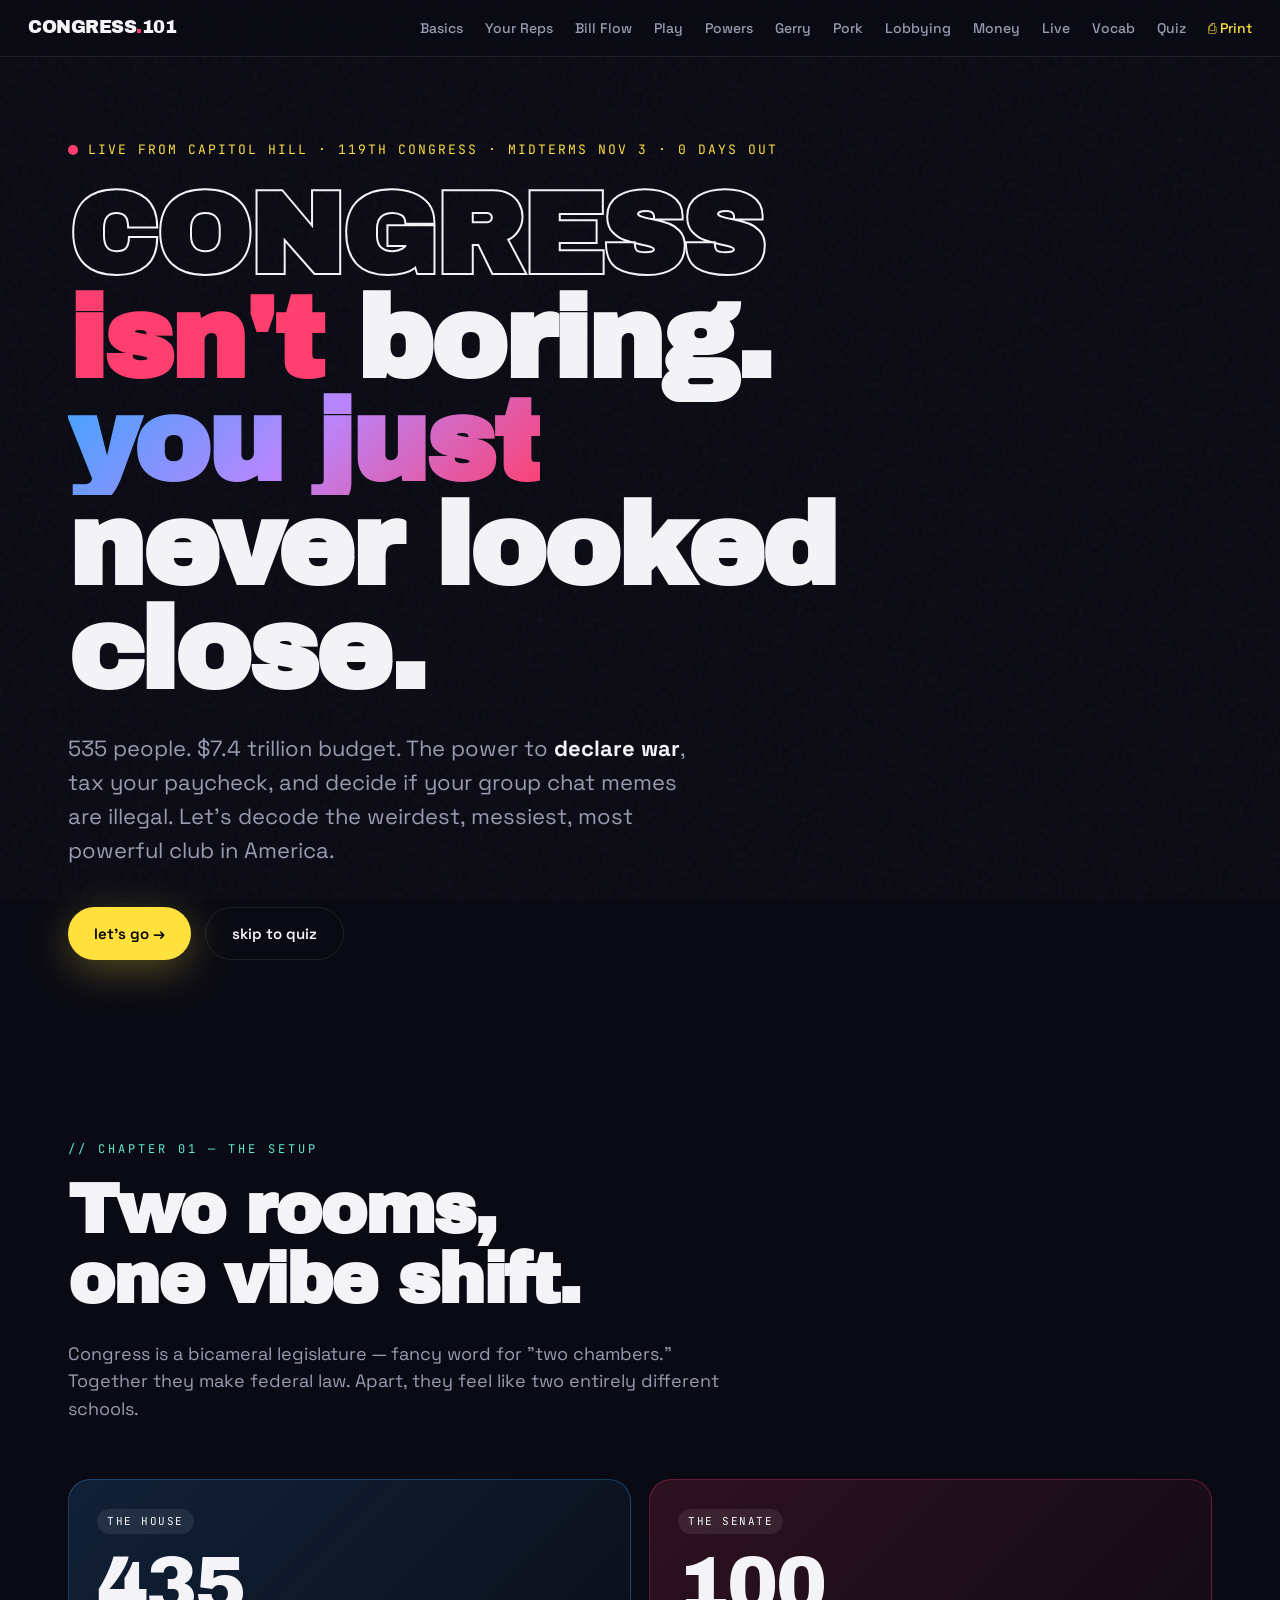
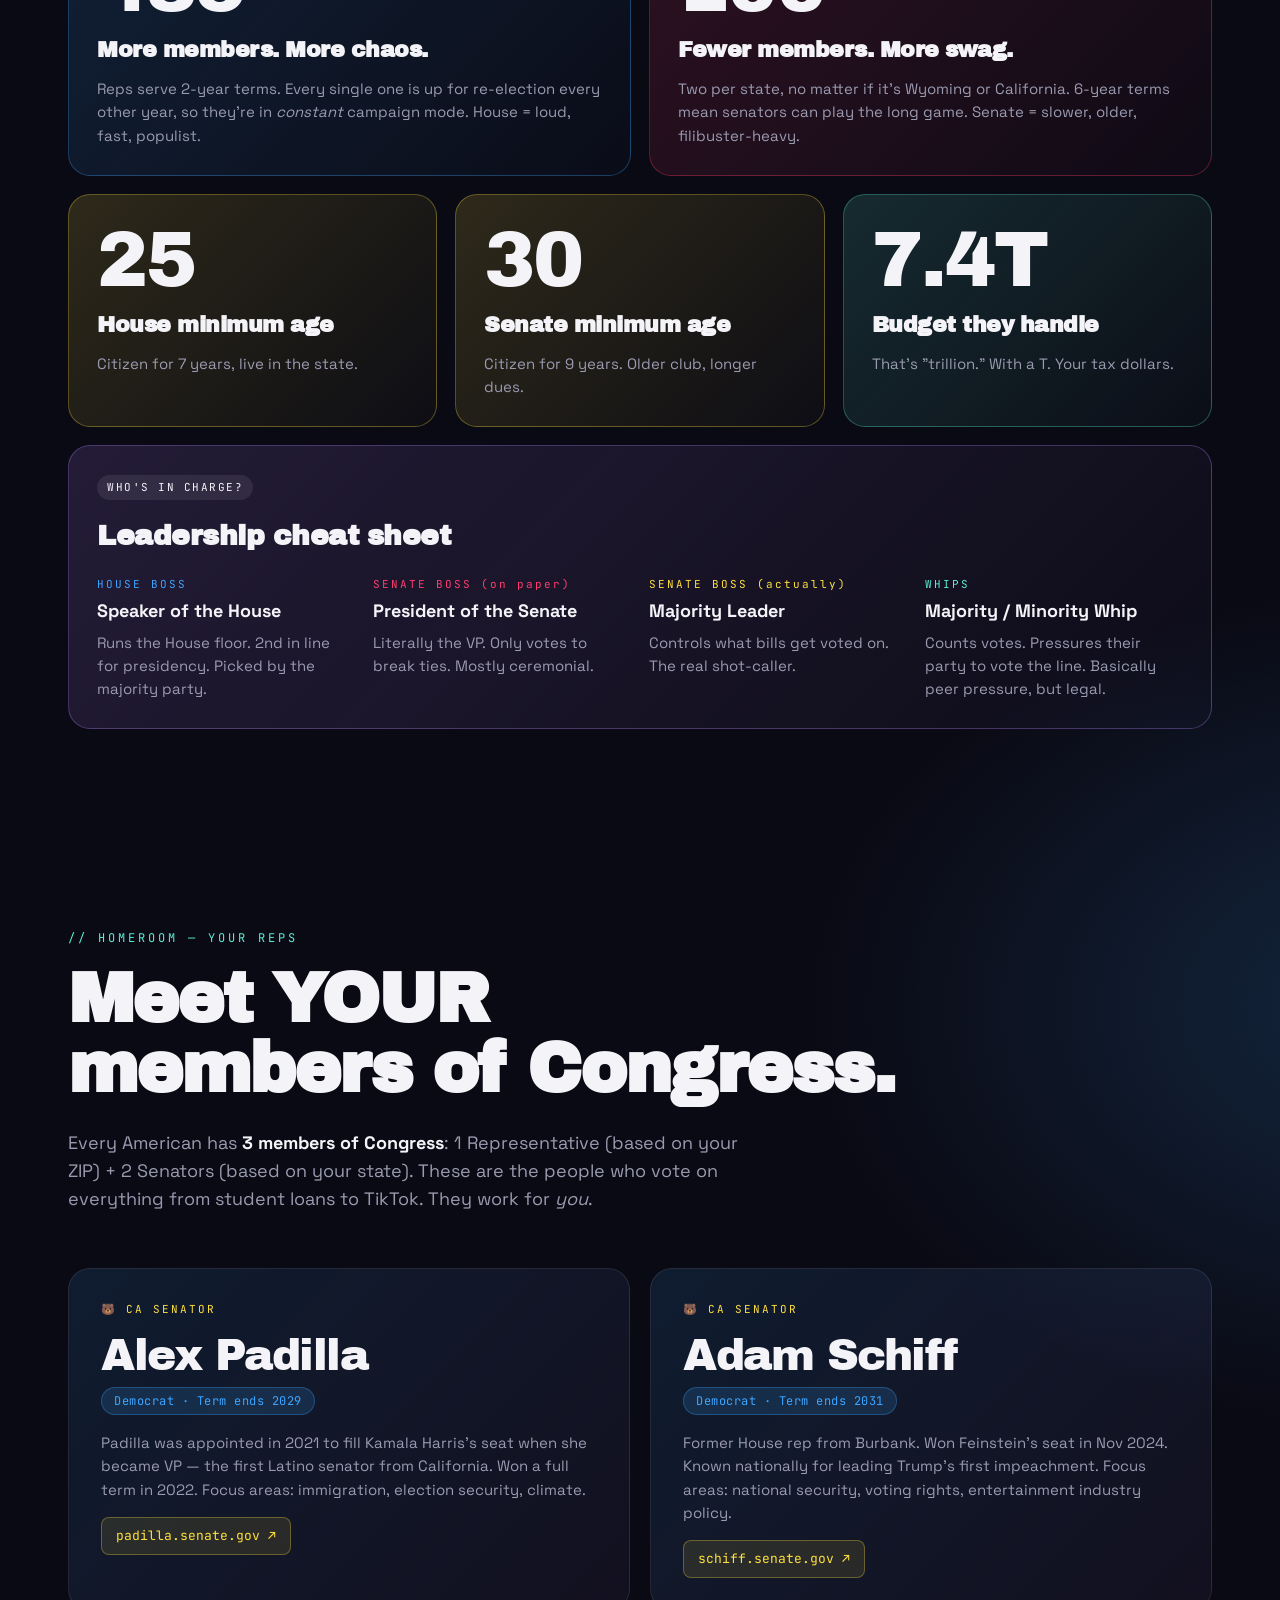
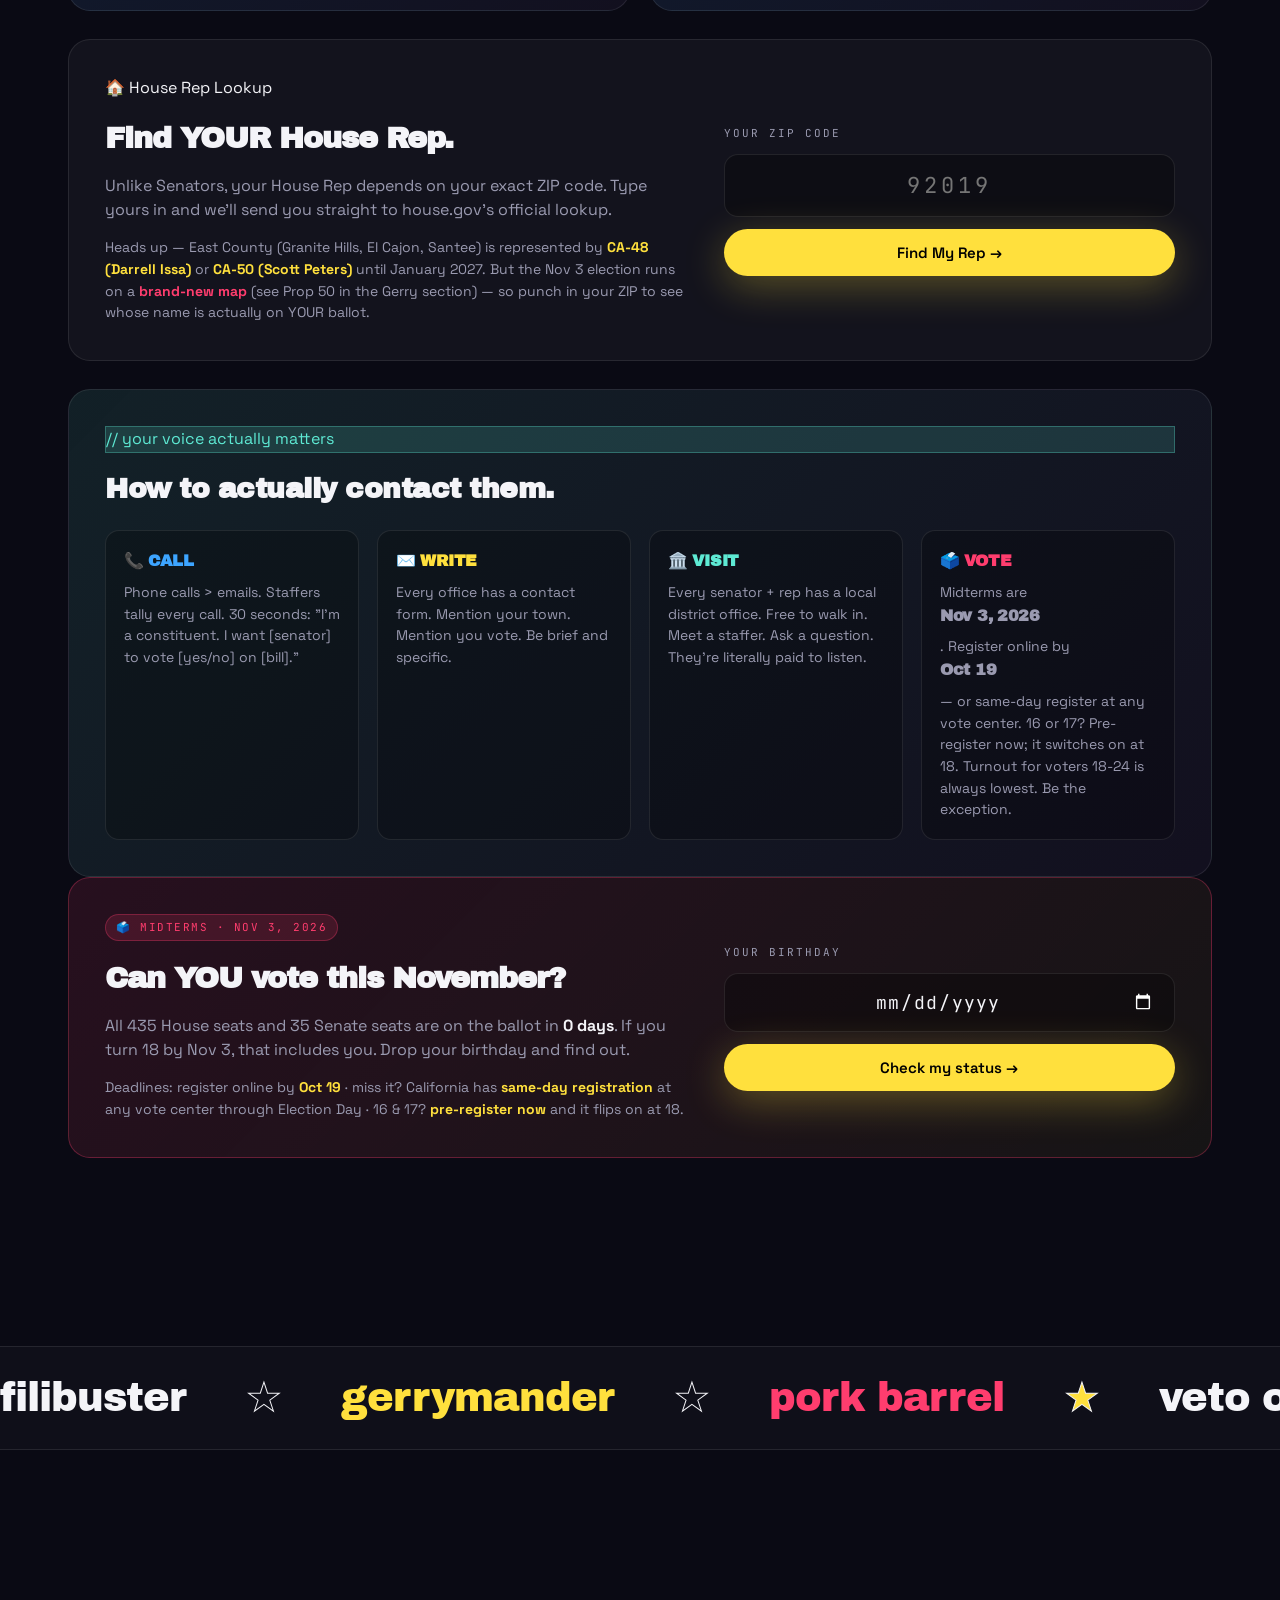
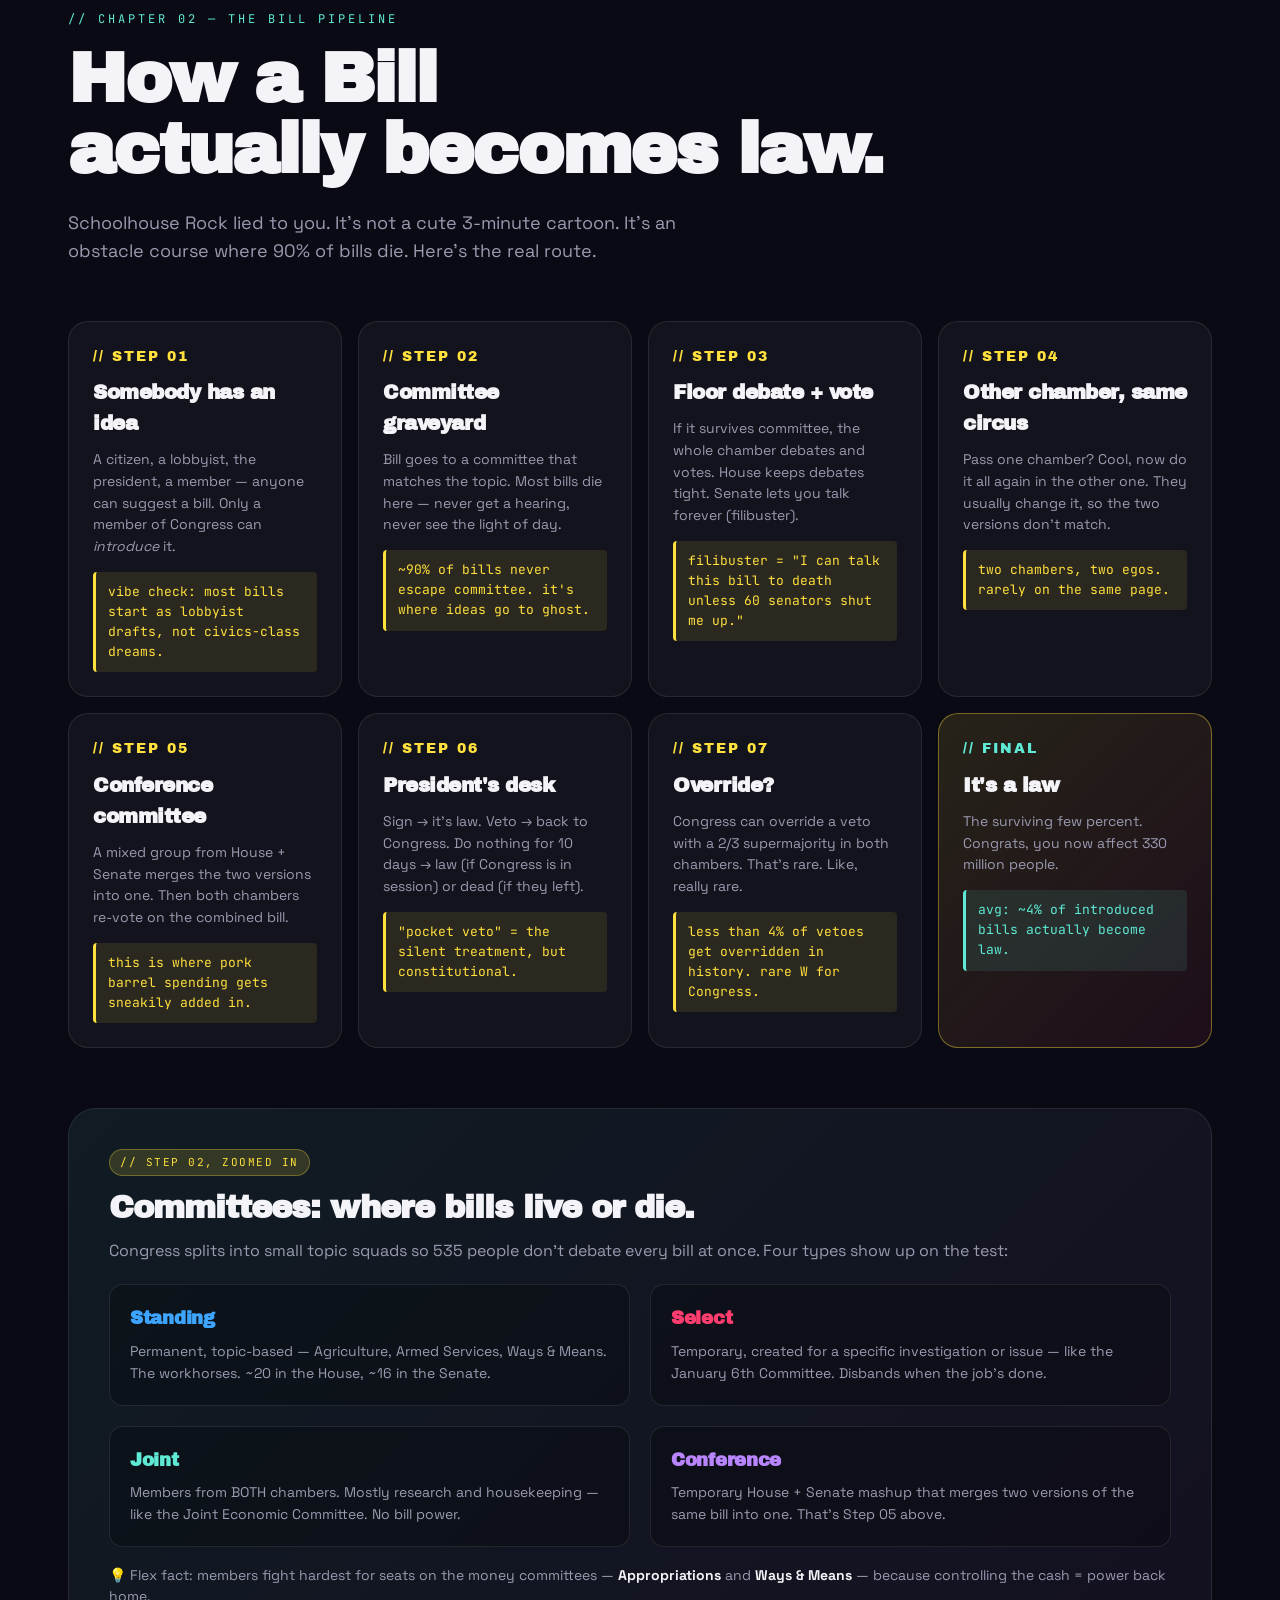
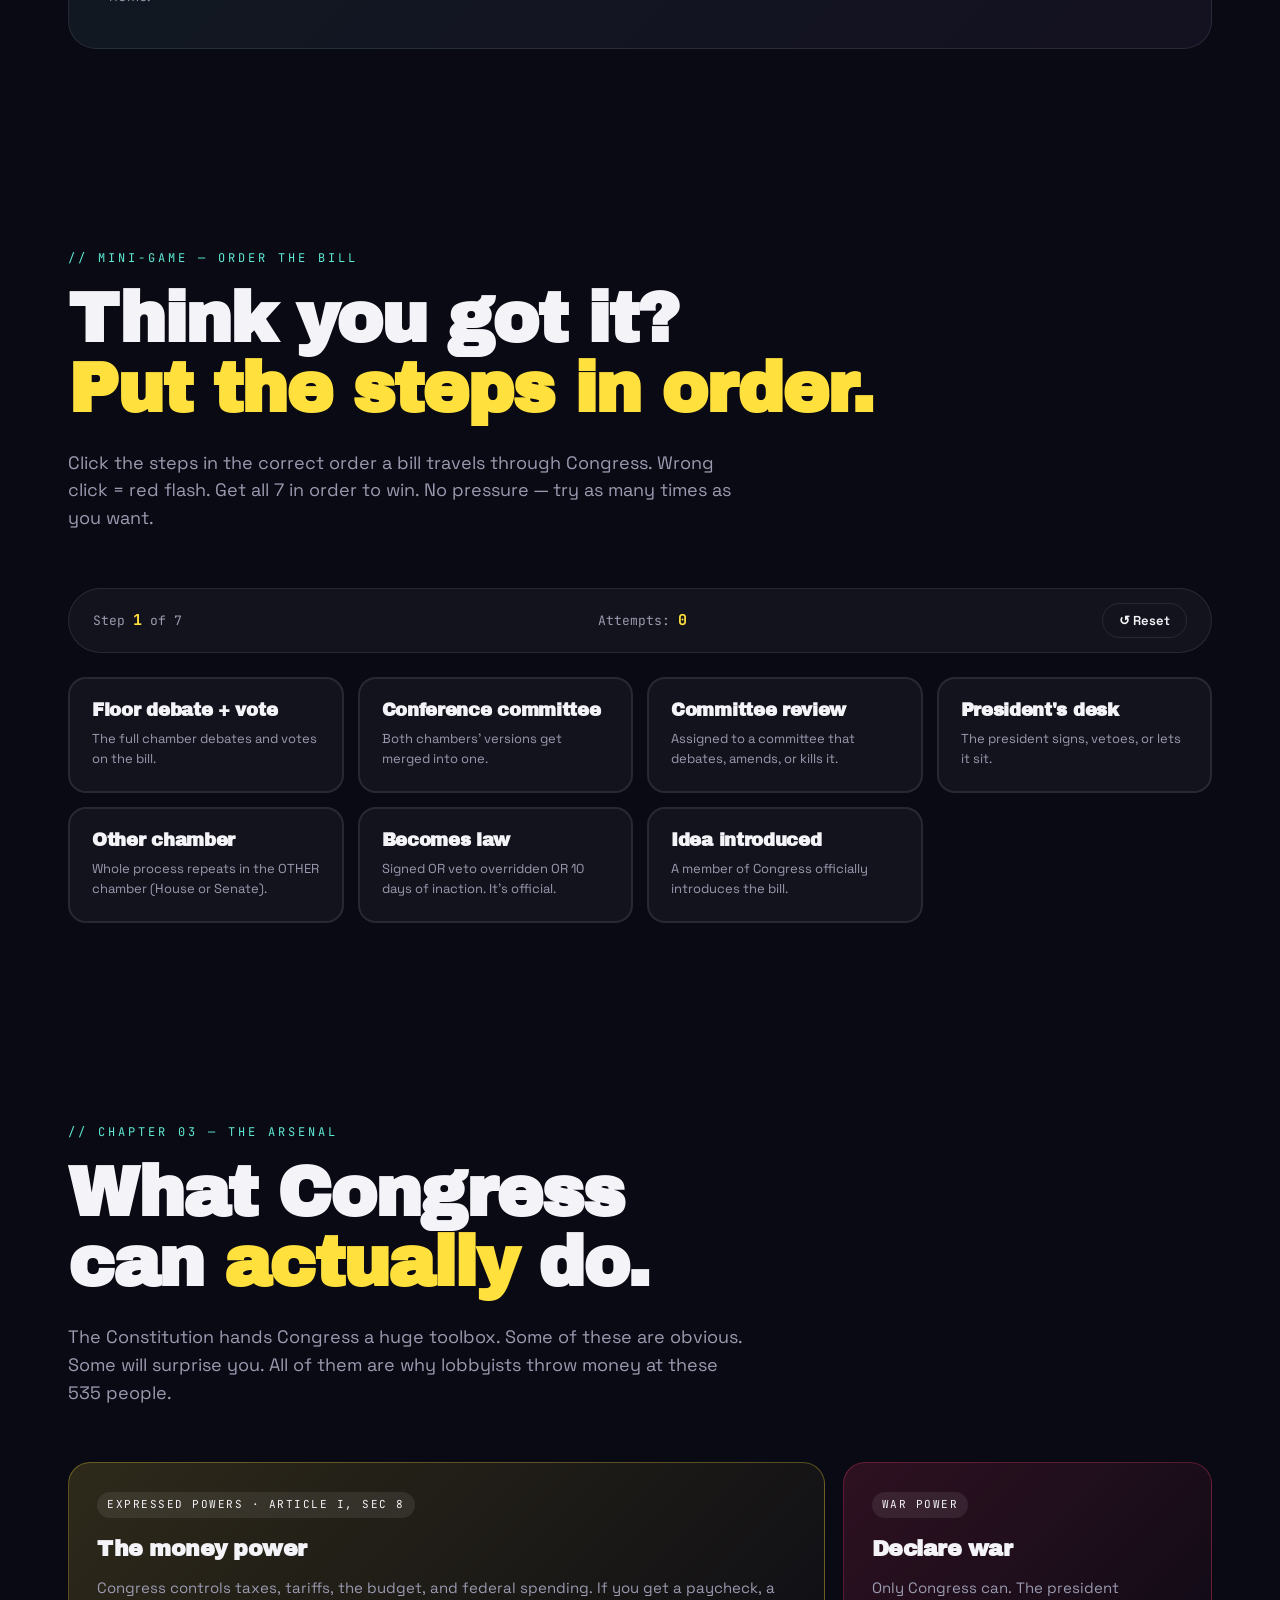
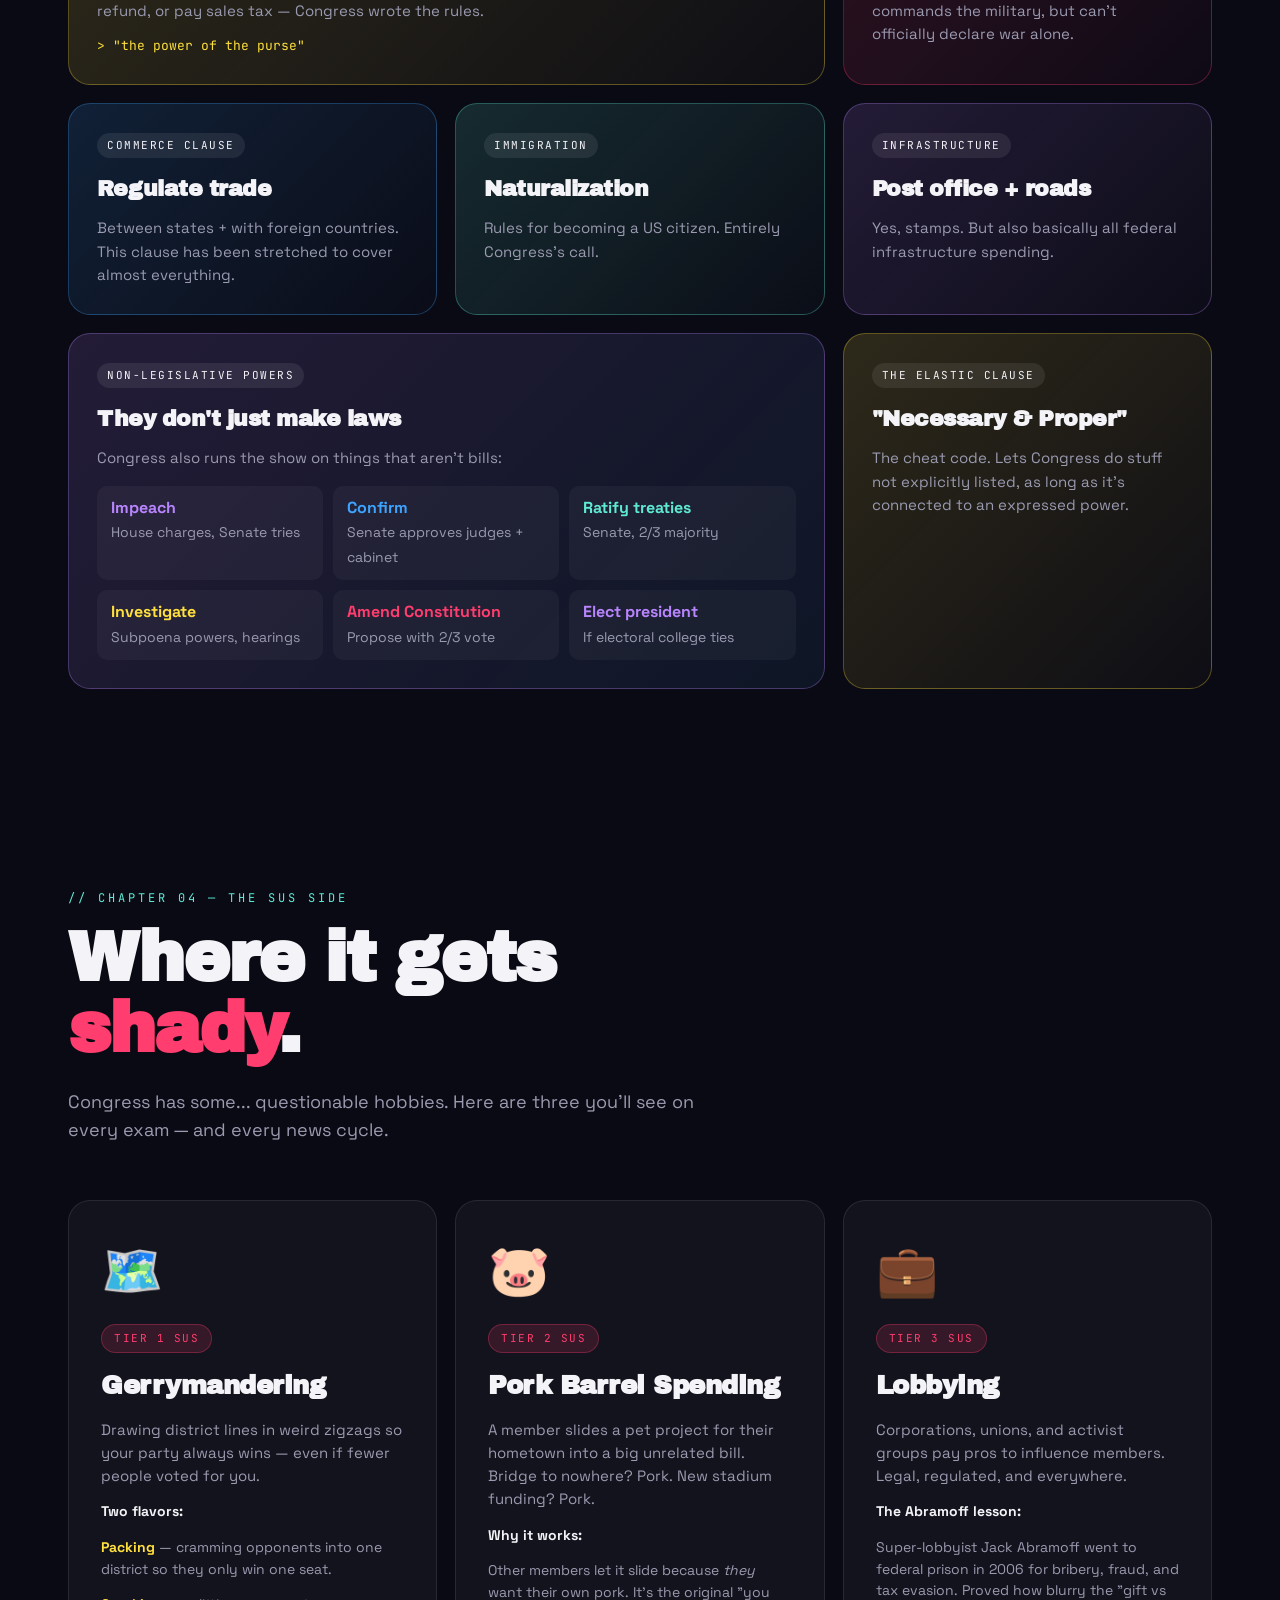
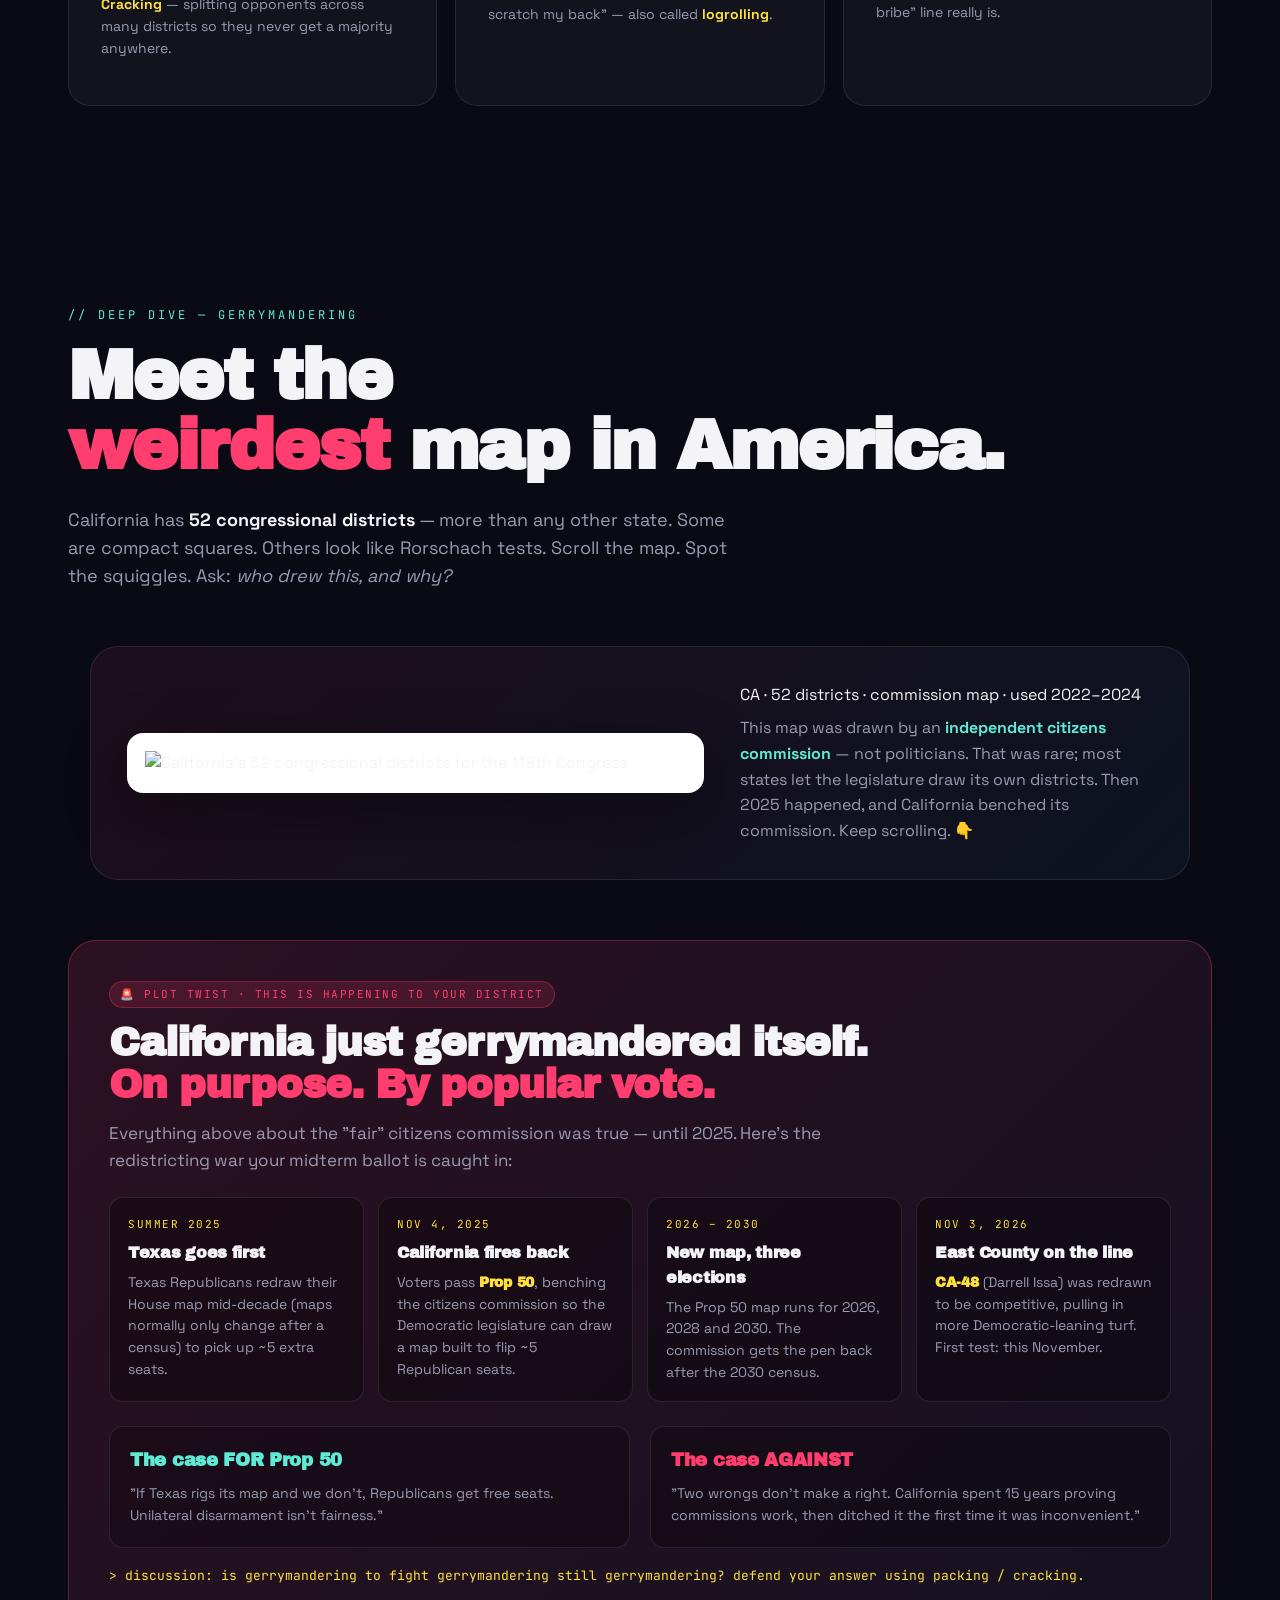
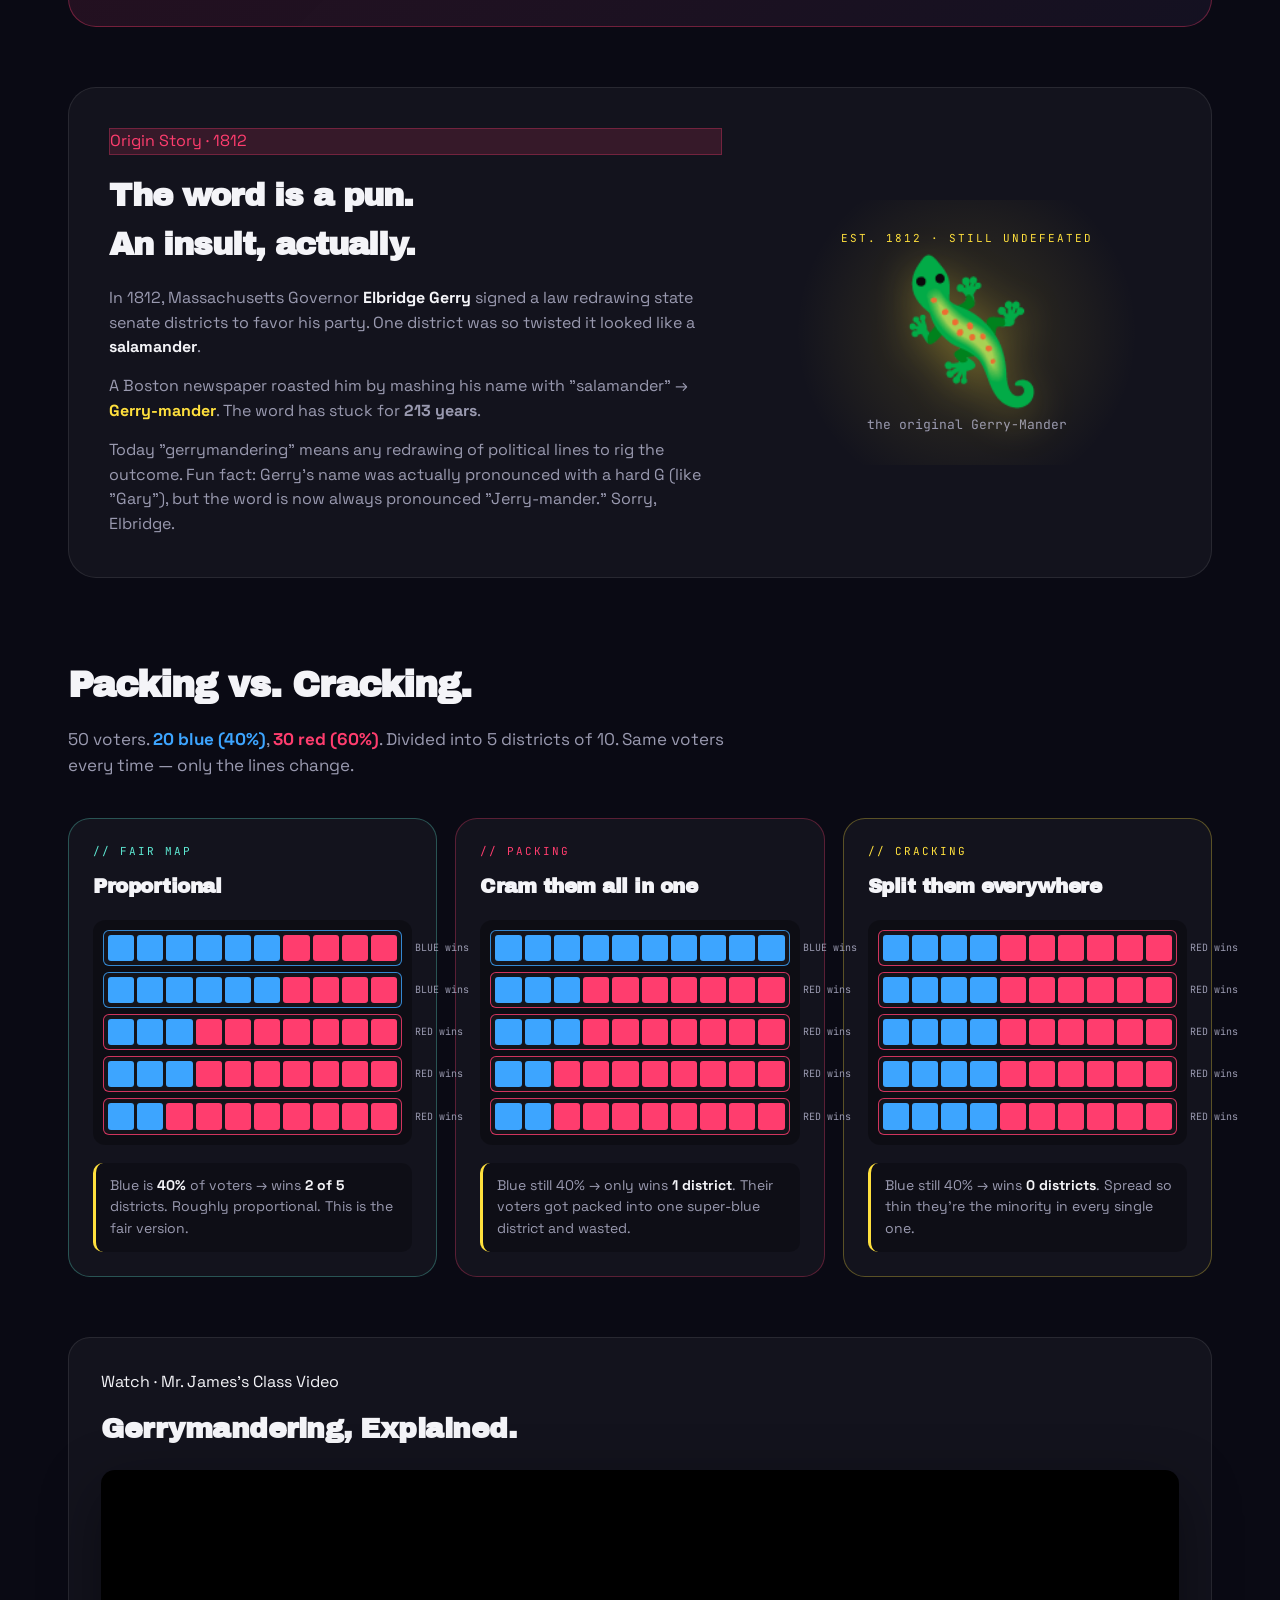
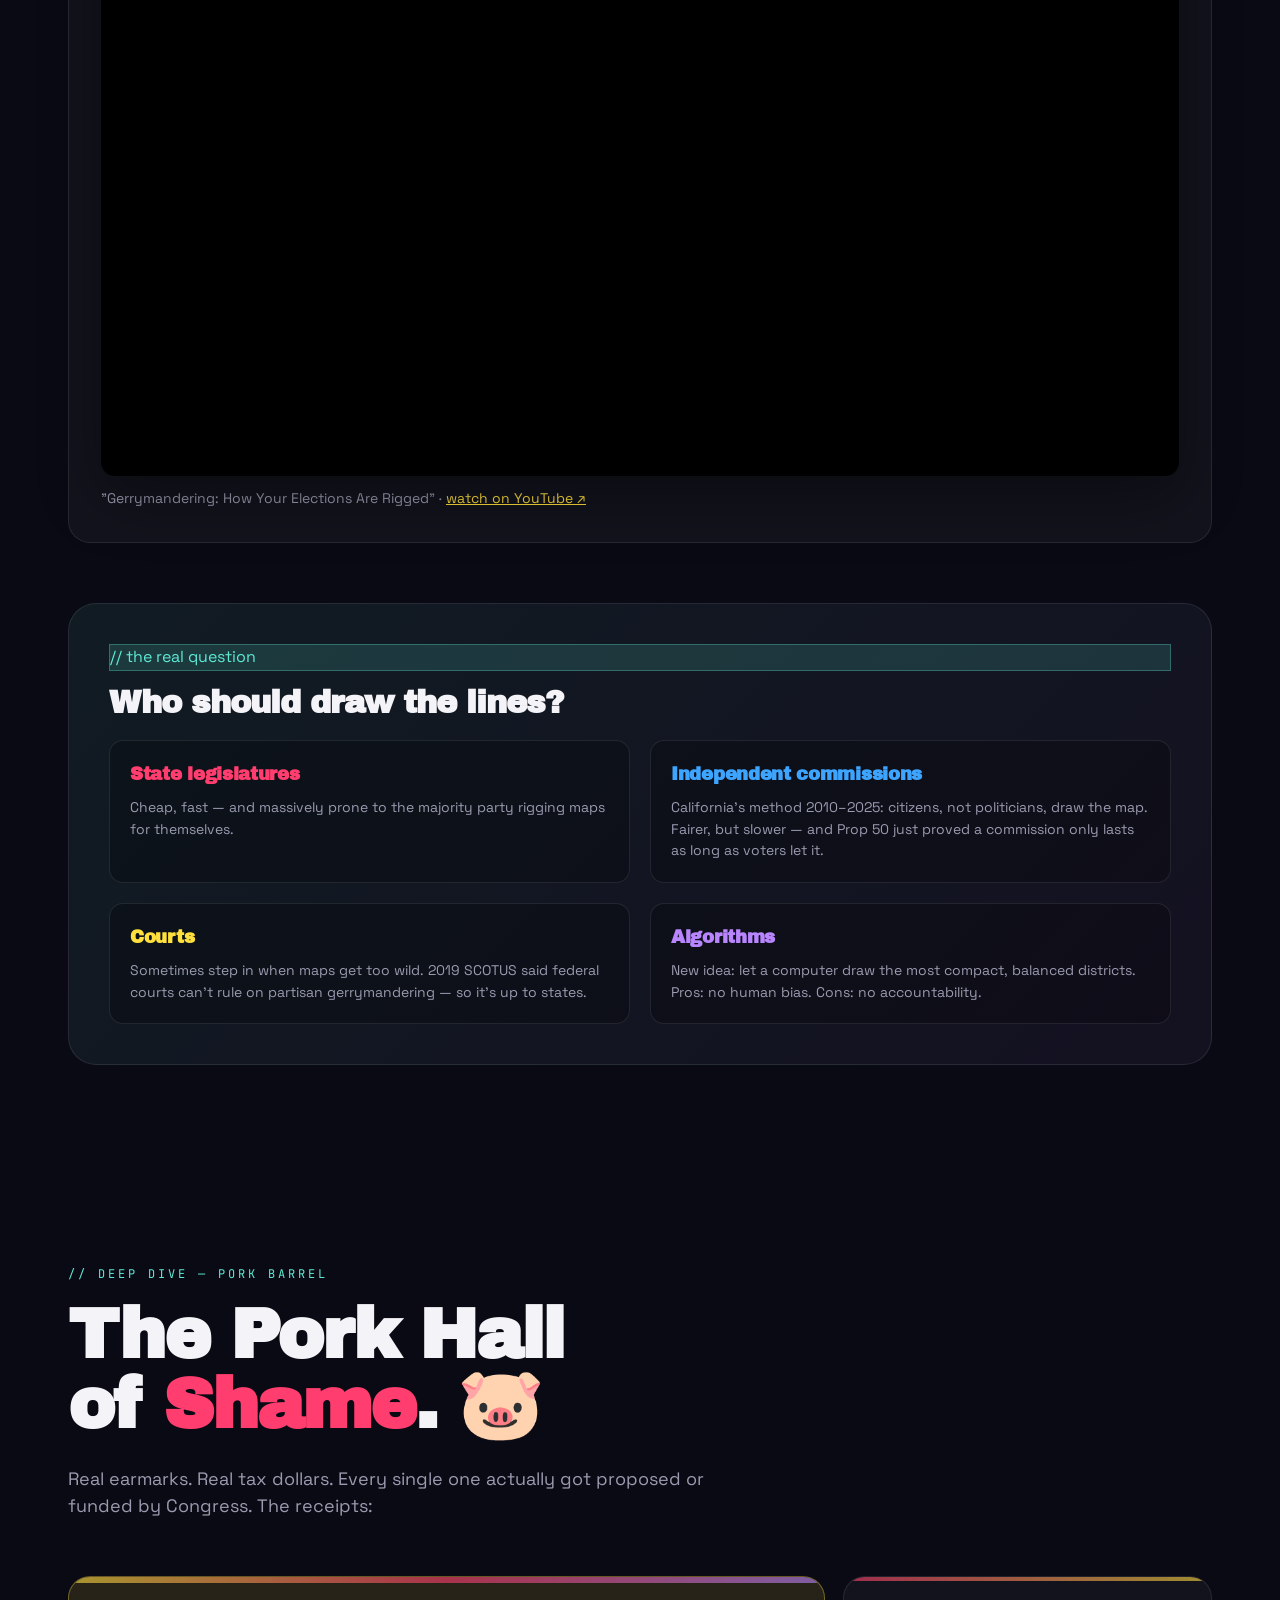
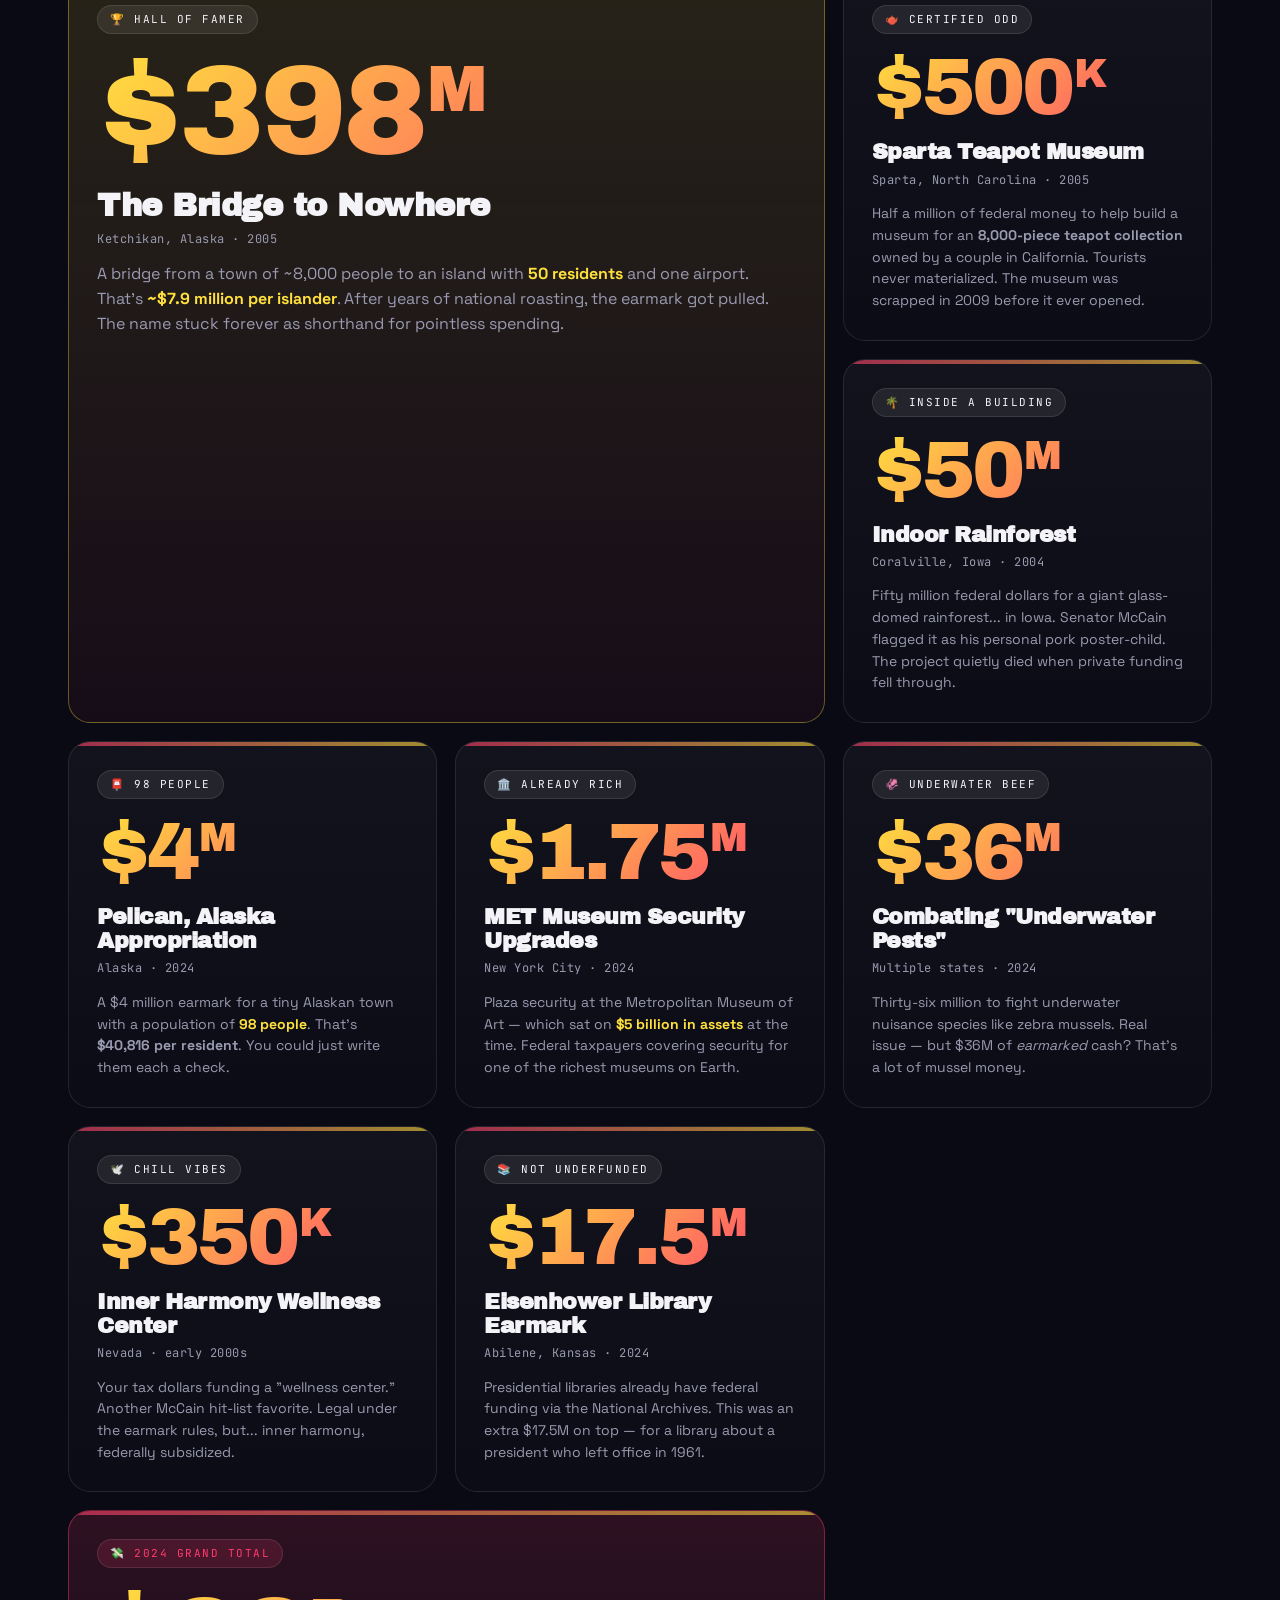
==== congress.html @ f0fc9a25 "Preserve current Netlify lesson before student hub improvements" ====
<!DOCTYPE html>
<html lang="en">
<head>
<meta charset="UTF-8" />
<meta name="viewport" content="width=device-width, initial-scale=1.0" />
<title>Congress, Unfiltered — A Hype Guide to the Legislative Branch</title>
<meta name="description" content="An interactive study guide to the U.S. Congress for government class: how bills become law, gerrymandering, pork barrel spending, lobbying, the national debt, vocab flip cards, and a 10-question quiz." />
<meta property="og:title" content="Congress, Unfiltered — A Hype Guide to the Legislative Branch" />
<meta property="og:description" content="Interactive civics: bill flow, gerrymandering, pork, lobbying, a live debt counter, vocab cards, and a quiz. Built for government class at Granite Hills HS." />
<meta property="og:type" content="website" />
<meta property="og:url" content="https://jdavis-gov.com" />
<meta name="theme-color" content="#0a0a14" />
<link rel="icon" href="data:image/svg+xml,<svg xmlns=%22http://www.w3.org/2000/svg%22 viewBox=%220 0 100 100%22><text y=%22.9em%22 font-size=%2290%22>🏛️</text></svg>" />
<link rel="preconnect" href="https://fonts.googleapis.com">
<link rel="preconnect" href="https://fonts.gstatic.com" crossorigin>
<link href="https://fonts.googleapis.com/css2?family=Space+Grotesk:wght@400;500;600;700&family=Archivo+Black&family=JetBrains+Mono:wght@400;600&display=swap" rel="stylesheet">
<style>
  :root {
    --bg: #0a0a14;
    --bg-2: #12122a;
    --ink: #f4f4f8;
    --muted: #9a9ab0;
    --red: #ff3d6e;
    --blue: #3da5ff;
    --yellow: #ffe03d;
    --mint: #5eead4;
    --purple: #b985ff;
    --grid: rgba(255,255,255,0.06);
    --card: rgba(255,255,255,0.04);
    --card-br: rgba(255,255,255,0.09);
  }

  * { box-sizing: border-box; margin: 0; padding: 0; }

  html { scroll-behavior: smooth; }

  body {
    font-family: 'Space Grotesk', system-ui, sans-serif;
    background: var(--bg);
    color: var(--ink);
    line-height: 1.55;
    overflow-x: hidden;
    background-image:
      radial-gradient(1200px 600px at 10% -10%, rgba(255,61,110,0.15), transparent 60%),
      radial-gradient(1000px 700px at 110% 10%, rgba(61,165,255,0.18), transparent 60%),
      radial-gradient(900px 500px at 50% 120%, rgba(185,133,255,0.15), transparent 60%);
  }

  ::selection { background: var(--yellow); color: #000; }

  /* NAV */
  nav {
    position: fixed; top: 0; left: 0; right: 0;
    padding: 14px 28px;
    display: flex; justify-content: space-between; align-items: center;
    backdrop-filter: blur(14px);
    background: rgba(10,10,20,0.6);
    border-bottom: 1px solid var(--card-br);
    z-index: 100;
  }
  nav .logo {
    font-family: 'Archivo Black', sans-serif;
    font-size: 18px; letter-spacing: -0.5px;
  }
  nav .logo span { color: var(--red); }
  nav ul { display: flex; gap: 22px; list-style: none; flex-wrap: wrap; }
  nav a {
    color: var(--muted); text-decoration: none; font-size: 14px; font-weight: 500;
    transition: color 0.2s;
  }
  nav a:hover { color: var(--ink); }
  .nav-toggle {
    display: none;
    background: transparent;
    border: 1px solid var(--card-br);
    border-radius: 10px;
    color: var(--ink);
    font-size: 20px;
    line-height: 1;
    padding: 8px 12px;
    cursor: pointer;
  }
  .nav-toggle:hover { border-color: var(--ink); }
  @media (max-width: 768px) {
    .nav-toggle { display: block; }
    nav ul {
      display: none;
      position: absolute;
      top: 100%; left: 0; right: 0;
      flex-direction: column;
      gap: 0;
      background: #0c0c1a;
      border-bottom: 1px solid var(--card-br);
      padding: 8px 0 14px;
      max-height: calc(100vh - 60px);
      overflow-y: auto;
    }
    nav ul.open { display: flex; }
    nav ul li { width: 100%; }
    nav a {
      display: block;
      padding: 12px 28px;
      font-size: 16px;
    }
  }

  /* HERO */
  .hero {
    min-height: 100vh;
    padding: 140px 28px 80px;
    display: flex; flex-direction: column; justify-content: center;
    max-width: 1200px; margin: 0 auto;
    position: relative;
  }
  .eyebrow {
    font-family: 'JetBrains Mono', monospace;
    font-size: 13px; letter-spacing: 2px; text-transform: uppercase;
    color: var(--yellow); margin-bottom: 24px;
    display: flex; align-items: center; gap: 10px;
  }
  .eyebrow .dot {
    width: 10px; height: 10px; background: var(--red); border-radius: 50%;
    animation: pulse 1.5s infinite;
  }
  @keyframes pulse {
    0%, 100% { opacity: 1; transform: scale(1); }
    50% { opacity: 0.5; transform: scale(1.3); }
  }

  h1.mega {
    font-family: 'Archivo Black', sans-serif;
    font-size: clamp(48px, 9vw, 140px);
    line-height: 0.9;
    letter-spacing: -3px;
    margin-bottom: 28px;
  }
  h1.mega .red { color: var(--red); }
  h1.mega .outline {
    -webkit-text-stroke: 2px var(--ink);
    color: transparent;
  }
  h1.mega .shift {
    display: inline-block;
    background: linear-gradient(135deg, var(--blue), var(--purple), var(--red));
    -webkit-background-clip: text;
    background-clip: text;
    -webkit-text-fill-color: transparent;
  }

  .hero-sub {
    font-size: clamp(16px, 2vw, 22px);
    color: var(--muted);
    max-width: 640px;
    margin-bottom: 40px;
  }
  .hero-sub strong { color: var(--ink); }

  .hero-cta {
    display: flex; gap: 14px; flex-wrap: wrap;
  }
  .btn {
    display: inline-flex; align-items: center; gap: 10px;
    padding: 14px 26px; border-radius: 100px;
    font-family: 'Space Grotesk', sans-serif;
    font-weight: 600; font-size: 15px;
    text-decoration: none; cursor: pointer; border: none;
    transition: transform 0.2s, box-shadow 0.2s;
  }
  .btn:hover { transform: translateY(-2px); }
  .btn-primary {
    background: var(--yellow); color: #000;
    box-shadow: 0 10px 40px rgba(255,224,61,0.3);
  }
  .btn-primary:hover { box-shadow: 0 14px 48px rgba(255,224,61,0.5); }
  .btn-ghost {
    background: transparent; color: var(--ink);
    border: 1px solid var(--card-br);
  }
  .btn-ghost:hover { border-color: var(--ink); }

  /* SECTIONS */
  section {
    padding: 100px 28px;
    max-width: 1200px;
    margin: 0 auto;
    position: relative;
  }
  .section-label {
    font-family: 'JetBrains Mono', monospace;
    font-size: 12px; letter-spacing: 3px; text-transform: uppercase;
    color: var(--mint); margin-bottom: 16px;
  }
  .section-title {
    font-family: 'Archivo Black', sans-serif;
    font-size: clamp(36px, 5.5vw, 72px);
    line-height: 1; letter-spacing: -2px;
    margin-bottom: 24px;
  }
  .section-intro {
    font-size: 18px; color: var(--muted);
    max-width: 680px; margin-bottom: 56px;
  }

  /* BENTO GRID */
  .bento {
    display: grid;
    grid-template-columns: repeat(6, 1fr);
    gap: 18px;
  }
  .card {
    background: var(--card);
    border: 1px solid var(--card-br);
    border-radius: 22px;
    padding: 28px;
    transition: transform 0.3s, border-color 0.3s, background 0.3s;
    position: relative;
    overflow: hidden;
  }
  .card:hover {
    transform: translateY(-4px);
    border-color: rgba(255,255,255,0.2);
    background: rgba(255,255,255,0.06);
  }
  .card h3 {
    font-family: 'Archivo Black', sans-serif;
    font-size: 22px; letter-spacing: -0.5px;
    margin-bottom: 10px;
  }
  .card p { color: var(--muted); font-size: 15px; }
  .card .stat {
    font-family: 'Archivo Black', sans-serif;
    font-size: clamp(44px, 6vw, 88px);
    line-height: 1; letter-spacing: -2px;
    margin-bottom: 8px;
  }
  .card.wide { grid-column: span 4; }
  .card.half { grid-column: span 3; }
  .card.third { grid-column: span 2; }
  .card.full { grid-column: span 6; }
  .card.tall { grid-row: span 2; }

  .card-house {
    background: linear-gradient(135deg, rgba(61,165,255,0.15), rgba(61,165,255,0.02));
    border-color: rgba(61,165,255,0.3);
  }
  .card-senate {
    background: linear-gradient(135deg, rgba(255,61,110,0.15), rgba(255,61,110,0.02));
    border-color: rgba(255,61,110,0.3);
  }
  .card-yellow {
    background: linear-gradient(135deg, rgba(255,224,61,0.15), rgba(255,224,61,0.02));
    border-color: rgba(255,224,61,0.3);
  }
  .card-mint {
    background: linear-gradient(135deg, rgba(94,234,212,0.15), rgba(94,234,212,0.02));
    border-color: rgba(94,234,212,0.3);
  }
  .card-purple {
    background: linear-gradient(135deg, rgba(185,133,255,0.15), rgba(185,133,255,0.02));
    border-color: rgba(185,133,255,0.3);
  }

  .card .tag {
    display: inline-block;
    font-family: 'JetBrains Mono', monospace;
    font-size: 11px; text-transform: uppercase; letter-spacing: 1.5px;
    padding: 4px 10px; border-radius: 100px;
    background: rgba(255,255,255,0.08);
    margin-bottom: 14px;
  }

  /* BILL FLOW */
  .bill-flow {
    display: grid;
    grid-template-columns: repeat(auto-fit, minmax(240px, 1fr));
    gap: 16px;
    margin-top: 40px;
  }
  .flow-step {
    background: var(--card);
    border: 1px solid var(--card-br);
    border-radius: 20px;
    padding: 24px;
    position: relative;
    cursor: pointer;
    transition: all 0.3s;
  }
  .flow-step:hover {
    border-color: var(--yellow);
    transform: translateY(-4px);
  }
  .flow-step .num {
    font-family: 'Archivo Black', sans-serif;
    font-size: 14px;
    color: var(--yellow);
    margin-bottom: 10px;
    letter-spacing: 2px;
  }
  .flow-step h4 {
    font-family: 'Archivo Black', sans-serif;
    font-size: 20px;
    margin-bottom: 10px;
    letter-spacing: -0.5px;
  }
  .flow-step p { color: var(--muted); font-size: 14px; }
  .flow-step .hot-take {
    margin-top: 14px;
    padding: 10px 12px;
    background: rgba(255,224,61,0.1);
    border-left: 3px solid var(--yellow);
    font-size: 13px;
    border-radius: 4px;
    color: var(--yellow);
    font-family: 'JetBrains Mono', monospace;
  }

  /* VOCAB CARDS */
  .vocab-grid {
    display: grid;
    grid-template-columns: repeat(auto-fill, minmax(220px, 1fr));
    gap: 14px;
  }
  .vocab {
    background: var(--card);
    border: 1px solid var(--card-br);
    border-radius: 16px;
    padding: 20px;
    cursor: pointer;
    min-height: 140px;
    perspective: 1000px;
    position: relative;
    transition: transform 0.3s;
  }
  .vocab:hover { transform: translateY(-3px); }
  .vocab .term {
    font-family: 'Archivo Black', sans-serif;
    font-size: 18px; letter-spacing: -0.5px;
    margin-bottom: 8px;
  }
  .vocab .hint {
    font-family: 'JetBrains Mono', monospace;
    font-size: 11px;
    color: var(--muted);
    text-transform: uppercase;
    letter-spacing: 1.5px;
  }
  .vocab .def {
    display: none;
    font-size: 14px;
    color: var(--ink);
    margin-top: 10px;
  }
  .vocab.flipped .def { display: block; }
  .vocab.flipped .hint { color: var(--mint); }
  .vocab.flipped { border-color: var(--mint); }

  /* QUIZ */
  .quiz {
    background: var(--card);
    border: 1px solid var(--card-br);
    border-radius: 24px;
    padding: 40px;
    max-width: 720px;
    margin: 0 auto;
  }
  .quiz .q-num {
    font-family: 'JetBrains Mono', monospace;
    font-size: 12px; letter-spacing: 2px; color: var(--yellow);
    margin-bottom: 14px;
  }
  .quiz .q-text {
    font-family: 'Archivo Black', sans-serif;
    font-size: 24px;
    line-height: 1.2;
    margin-bottom: 28px;
    letter-spacing: -0.5px;
  }
  .quiz .options { display: flex; flex-direction: column; gap: 10px; }
  .quiz .opt {
    background: rgba(255,255,255,0.03);
    border: 1px solid var(--card-br);
    border-radius: 14px;
    padding: 16px 20px;
    text-align: left;
    color: var(--ink);
    font-family: inherit;
    font-size: 15px;
    cursor: pointer;
    transition: all 0.2s;
  }
  .quiz .opt:hover:not(:disabled) {
    background: rgba(255,255,255,0.07);
    border-color: var(--ink);
  }
  .quiz .opt.correct {
    background: rgba(94,234,212,0.15);
    border-color: var(--mint);
    color: var(--mint);
  }
  .quiz .opt.wrong {
    background: rgba(255,61,110,0.15);
    border-color: var(--red);
    color: var(--red);
  }
  .quiz .opt:disabled { cursor: default; }
  .quiz-footer {
    margin-top: 24px;
    display: flex; justify-content: space-between; align-items: center;
  }
  .progress-bar {
    height: 6px;
    background: rgba(255,255,255,0.08);
    border-radius: 100px;
    overflow: hidden;
    margin-top: 14px;
  }
  .progress-fill {
    height: 100%;
    background: linear-gradient(90deg, var(--yellow), var(--red));
    transition: width 0.4s;
  }
  .score-display {
    font-family: 'JetBrains Mono', monospace;
    font-size: 14px;
    color: var(--muted);
  }
  .quiz-done {
    text-align: center;
    padding: 20px 0;
  }
  .quiz-done .big-score {
    font-family: 'Archivo Black', sans-serif;
    font-size: 80px;
    line-height: 1;
    background: linear-gradient(135deg, var(--yellow), var(--red));
    -webkit-background-clip: text;
    background-clip: text;
    -webkit-text-fill-color: transparent;
  }

  /* DIRTY SECTION */
  .dirty-grid {
    display: grid;
    grid-template-columns: repeat(3, 1fr);
    gap: 18px;
  }
  .dirty-card {
    background: var(--card);
    border: 1px solid var(--card-br);
    border-radius: 22px;
    padding: 32px;
    position: relative;
    overflow: hidden;
  }
  .dirty-card .big-emoji {
    font-size: 50px;
    margin-bottom: 14px;
    display: block;
  }
  .dirty-card h3 {
    font-family: 'Archivo Black', sans-serif;
    font-size: 26px;
    margin-bottom: 12px;
    letter-spacing: -0.5px;
  }
  .dirty-card p { color: var(--muted); font-size: 15px; margin-bottom: 14px; }
  .dirty-card .pill {
    display: inline-block;
    font-family: 'JetBrains Mono', monospace;
    font-size: 11px;
    padding: 5px 12px;
    border-radius: 100px;
    text-transform: uppercase;
    letter-spacing: 1.5px;
  }
  .pill-sus { background: rgba(255,61,110,0.15); color: var(--red); border: 1px solid rgba(255,61,110,0.3); }

  /* FOOTER */
  footer {
    padding: 80px 28px 60px;
    max-width: 1200px;
    margin: 0 auto;
    border-top: 1px solid var(--card-br);
    text-align: center;
  }
  footer p { color: var(--muted); font-size: 14px; }
  footer .foot-logo {
    font-family: 'Archivo Black', sans-serif;
    font-size: 32px;
    margin-bottom: 12px;
  }
  footer .foot-logo span { color: var(--red); }

  /* RESPONSIVE */
  @media (max-width: 768px) {
    .card.wide, .card.half, .card.third, .card.full { grid-column: span 6; }
    .dirty-grid { grid-template-columns: 1fr; }
    section { padding: 60px 20px; }
    .hero { padding: 110px 20px 60px; }
  }

  /* GERRYMANDER DEEP DIVE */
  .map-wrap {
    margin: 0 auto 60px;
    max-width: 1100px;
  }
  .map-frame {
    background: linear-gradient(135deg, rgba(255,61,110,0.08), rgba(61,165,255,0.06));
    border: 1px solid var(--card-br);
    border-radius: 28px;
    padding: 36px;
    display: grid;
    grid-template-columns: 1.4fr 1fr;
    gap: 36px;
    align-items: center;
  }
  .map-frame img {
    width: 100%;
    height: auto;
    border-radius: 16px;
    background: #fff;
    padding: 18px;
    box-shadow: 0 20px 60px rgba(0,0,0,0.4);
  }
  .map-caption p {
    color: var(--muted);
    font-size: 16px;
    line-height: 1.6;
  }
  @media (max-width: 768px) {
    .map-frame { grid-template-columns: 1fr; padding: 20px; }
  }

  /* ORIGIN */
  .origin {
    display: grid;
    grid-template-columns: 1.5fr 1fr;
    gap: 40px;
    align-items: center;
    margin: 60px 0;
    padding: 40px;
    background: var(--card);
    border: 1px solid var(--card-br);
    border-radius: 28px;
  }
  .salamander {
    text-align: center;
    padding: 30px;
    background: radial-gradient(circle at center, rgba(255,224,61,0.15), transparent 70%);
    border-radius: 20px;
  }
  .sal-label {
    font-family: 'JetBrains Mono', monospace;
    font-size: 11px;
    letter-spacing: 2px;
    color: var(--yellow);
    text-transform: uppercase;
    margin-bottom: 14px;
  }
  .sal-art {
    font-size: 140px;
    line-height: 1;
    filter: drop-shadow(0 10px 20px rgba(255,224,61,0.3));
    animation: wobble 3s ease-in-out infinite;
    transform-origin: center;
  }
  @keyframes wobble {
    0%, 100% { transform: rotate(-8deg); }
    50% { transform: rotate(12deg); }
  }
  .sal-sub {
    margin-top: 14px;
    font-family: 'JetBrains Mono', monospace;
    font-size: 13px;
    color: var(--muted);
  }
  @media (max-width: 768px) {
    .origin { grid-template-columns: 1fr; padding: 24px; }
  }

  /* PACKING VS CRACKING */
  .pc-grid {
    display: grid;
    grid-template-columns: repeat(3, 1fr);
    gap: 18px;
    margin-bottom: 60px;
  }
  .pc-card {
    background: var(--card);
    border: 1px solid var(--card-br);
    border-radius: 22px;
    padding: 24px;
    transition: transform 0.3s, border-color 0.3s;
  }
  .pc-card:hover { transform: translateY(-4px); }
  .pc-fair { border-color: rgba(94,234,212,0.3); }
  .pc-pack { border-color: rgba(255,61,110,0.3); }
  .pc-crack { border-color: rgba(255,224,61,0.3); }
  .pc-label {
    font-family: 'JetBrains Mono', monospace;
    font-size: 11px;
    letter-spacing: 2px;
    color: var(--mint);
    margin-bottom: 10px;
  }
  .pc-card h4 {
    font-family: 'Archivo Black', sans-serif;
    font-size: 20px;
    letter-spacing: -0.5px;
    margin-bottom: 18px;
  }
  .pc-viz {
    display: grid;
    grid-template-columns: repeat(10, 1fr);
    gap: 3px;
    margin-bottom: 18px;
    padding: 10px;
    background: rgba(0,0,0,0.3);
    border-radius: 12px;
  }
  .pc-cell {
    aspect-ratio: 1;
    border-radius: 3px;
    transition: transform 0.2s;
  }
  .pc-cell.blue { background: var(--blue); }
  .pc-cell.red { background: var(--red); }
  .pc-cell:hover { transform: scale(1.3); z-index: 2; }
  .pc-viz.bordered { position: relative; }
  .pc-district {
    border: 2px solid rgba(255,255,255,0.6);
    border-radius: 6px;
    padding: 2px;
    display: grid;
    grid-template-columns: repeat(5, 1fr);
    gap: 2px;
    background: rgba(255,255,255,0.04);
  }
  .pc-row {
    display: flex;
    flex-direction: column;
    gap: 3px;
    margin-bottom: 18px;
  }
  .pc-district-row {
    display: grid;
    grid-template-columns: repeat(10, 1fr);
    gap: 3px;
    padding: 4px;
    border-radius: 6px;
    background: rgba(255,255,255,0.03);
    border: 1.5px solid rgba(255,255,255,0.15);
    position: relative;
  }
  .pc-district-row.win-blue { border-color: rgba(61,165,255,0.8); }
  .pc-district-row.win-red { border-color: rgba(255,61,110,0.8); }
  .pc-district-row::after {
    content: attr(data-result);
    position: absolute;
    right: -4px; top: 50%;
    transform: translate(100%, -50%);
    font-family: 'JetBrains Mono', monospace;
    font-size: 10px;
    color: var(--muted);
    padding-left: 10px;
    white-space: nowrap;
  }
  .pc-result {
    font-size: 14px;
    color: var(--muted);
    padding: 12px 14px;
    background: rgba(0,0,0,0.25);
    border-radius: 10px;
    border-left: 3px solid var(--yellow);
  }
  .pc-result strong { color: var(--ink); }
  @media (max-width: 900px) {
    .pc-grid { grid-template-columns: 1fr; }
  }

  /* VIDEO */
  .video-wrap {
    background: var(--card);
    border: 1px solid var(--card-br);
    border-radius: 22px;
    padding: 32px;
    margin: 40px 0 60px;
  }
  .video-wrap video {
    width: 100%;
    border-radius: 14px;
    background: #000;
  }
  .yt-wrap {
    position: relative;
    width: 100%;
    aspect-ratio: 16 / 9;
    border-radius: 14px;
    overflow: hidden;
    background: #000;
    box-shadow: 0 20px 60px rgba(0,0,0,0.4);
  }
  .yt-wrap iframe {
    position: absolute;
    inset: 0;
    width: 100%;
    height: 100%;
    border: 0;
  }

  /* TAKEAWAY */
  .takeaway {
    background: linear-gradient(135deg, rgba(94,234,212,0.08), rgba(185,133,255,0.06));
    border: 1px solid var(--card-br);
    border-radius: 28px;
    padding: 40px;
  }
  .take-grid {
    display: grid;
    grid-template-columns: repeat(2, 1fr);
    gap: 20px;
    margin-top: 20px;
  }
  .take-grid > div {
    padding: 20px;
    background: rgba(0,0,0,0.25);
    border-radius: 14px;
    border: 1px solid var(--card-br);
  }
  .take-grid strong {
    display: block;
    font-family: 'Archivo Black', sans-serif;
    font-size: 18px;
    letter-spacing: -0.3px;
    margin-bottom: 8px;
  }
  .take-grid p { color: var(--muted); font-size: 14px; }
  @media (max-width: 768px) {
    .take-grid { grid-template-columns: 1fr; }
    .takeaway { padding: 24px; }
  }

  /* PORK HALL OF SHAME */
  .pork-grid {
    display: grid;
    grid-template-columns: repeat(3, 1fr);
    gap: 18px;
    margin-bottom: 60px;
  }
  .pork-card {
    background: linear-gradient(180deg, rgba(255,255,255,0.04), rgba(255,255,255,0.01));
    border: 1px solid var(--card-br);
    border-radius: 22px;
    padding: 28px;
    position: relative;
    overflow: hidden;
    transition: transform 0.3s, border-color 0.3s;
  }
  .pork-card::before {
    content: '';
    position: absolute; top: 0; left: 0; right: 0;
    height: 4px;
    background: linear-gradient(90deg, var(--red), var(--yellow));
    opacity: 0.6;
  }
  .pork-card:hover {
    transform: translateY(-5px) rotate(-0.5deg);
    border-color: rgba(255,255,255,0.2);
  }
  .pork-card.pork-hof {
    background: linear-gradient(180deg, rgba(255,224,61,0.12), rgba(255,61,110,0.05));
    border-color: rgba(255,224,61,0.35);
    grid-column: span 2;
    grid-row: span 2;
  }
  .pork-card.pork-hof::before {
    height: 6px;
    background: linear-gradient(90deg, var(--yellow), var(--red), var(--purple));
  }
  .pork-card.pork-hof .pork-amount {
    font-size: clamp(80px, 10vw, 140px);
  }
  .pork-card.pork-total {
    background: linear-gradient(180deg, rgba(255,61,110,0.15), rgba(255,61,110,0.02));
    border-color: rgba(255,61,110,0.4);
    grid-column: span 2;
  }
  .pork-card.pork-total .pork-amount { font-size: clamp(70px, 9vw, 110px); }
  .pork-tag {
    display: inline-block;
    font-family: 'JetBrains Mono', monospace;
    font-size: 11px;
    letter-spacing: 1.5px;
    text-transform: uppercase;
    padding: 5px 12px;
    border-radius: 100px;
    background: rgba(255,255,255,0.08);
    color: var(--ink);
    margin-bottom: 14px;
    border: 1px solid rgba(255,255,255,0.1);
  }
  .pork-amount {
    font-family: 'Archivo Black', sans-serif;
    font-size: clamp(56px, 7vw, 80px);
    line-height: 1;
    letter-spacing: -3px;
    margin-bottom: 12px;
    background: linear-gradient(135deg, var(--yellow), var(--red));
    -webkit-background-clip: text;
    background-clip: text;
    -webkit-text-fill-color: transparent;
  }
  .pork-amount span {
    font-size: 0.5em;
    vertical-align: super;
    margin-left: 2px;
    letter-spacing: -1px;
  }
  .pork-card h3 {
    font-family: 'Archivo Black', sans-serif;
    font-size: 22px;
    letter-spacing: -0.5px;
    line-height: 1.1;
    margin-bottom: 6px;
  }
  .pork-card.pork-hof h3 { font-size: 32px; }
  .pork-meta {
    font-family: 'JetBrains Mono', monospace;
    font-size: 12px;
    color: var(--muted);
    margin-bottom: 14px;
    letter-spacing: 0.5px;
  }
  .pork-card p {
    color: var(--muted);
    font-size: 14px;
    line-height: 1.55;
  }
  .pork-card.pork-hof p, .pork-card.pork-total p { font-size: 16px; }

  @media (max-width: 900px) {
    .pork-grid { grid-template-columns: repeat(2, 1fr); }
    .pork-card.pork-hof, .pork-card.pork-total { grid-column: span 2; grid-row: auto; }
  }
  @media (max-width: 600px) {
    .pork-grid { grid-template-columns: 1fr; }
    .pork-card.pork-hof, .pork-card.pork-total { grid-column: span 1; }
  }

  /* LOGROLLING QUOTE */
  .logroll {
    display: grid;
    grid-template-columns: 1.3fr 1fr;
    gap: 36px;
    align-items: center;
    padding: 40px;
    background: linear-gradient(135deg, rgba(255,224,61,0.08), rgba(185,133,255,0.05));
    border: 1px solid var(--card-br);
    border-radius: 28px;
  }
  .quote-box {
    position: relative;
    padding: 36px 28px 28px;
    background: rgba(0,0,0,0.3);
    border-radius: 18px;
    border: 1px solid rgba(255,255,255,0.08);
  }
  .quote-mark {
    position: absolute;
    top: -20px; left: 20px;
    font-family: 'Archivo Black', sans-serif;
    font-size: 100px;
    line-height: 1;
    color: var(--yellow);
    opacity: 0.7;
  }
  .quote-box p {
    font-size: 18px;
    line-height: 1.4;
    color: var(--ink);
    margin-bottom: 16px;
  }
  .quote-box em { color: var(--yellow); font-style: italic; }
  .quote-cite {
    font-family: 'JetBrains Mono', monospace;
    font-size: 13px;
    color: var(--muted);
    letter-spacing: 0.5px;
  }
  @media (max-width: 768px) {
    .logroll { grid-template-columns: 1fr; padding: 24px; }
  }

  /* LIVE DEBT */
  .debt-hero {
    background: linear-gradient(135deg, rgba(255,61,110,0.18), rgba(0,0,0,0.4));
    border: 2px solid rgba(255,61,110,0.3);
    border-radius: 28px;
    padding: 44px 36px;
    margin-bottom: 32px;
    text-align: center;
    position: relative;
    overflow: hidden;
  }
  .debt-hero::before {
    content: '';
    position: absolute;
    inset: 0;
    background: radial-gradient(circle at 50% 0%, rgba(255,61,110,0.2), transparent 60%);
    pointer-events: none;
  }
  .debt-label {
    font-family: 'JetBrains Mono', monospace;
    font-size: 12px;
    letter-spacing: 2.5px;
    color: var(--red);
    margin-bottom: 20px;
    display: inline-flex;
    align-items: center;
    gap: 10px;
  }
  .live-dot {
    width: 10px; height: 10px;
    border-radius: 50%;
    background: var(--red);
    box-shadow: 0 0 0 0 rgba(255,61,110,0.6);
    animation: live 1.5s infinite;
  }
  @keyframes live {
    0% { box-shadow: 0 0 0 0 rgba(255,61,110,0.7); }
    70% { box-shadow: 0 0 0 14px rgba(255,61,110,0); }
    100% { box-shadow: 0 0 0 0 rgba(255,61,110,0); }
  }
  .debt-counter {
    font-family: 'Archivo Black', sans-serif;
    font-size: clamp(36px, 7.5vw, 96px);
    letter-spacing: -3px;
    line-height: 1;
    margin-bottom: 14px;
    font-variant-numeric: tabular-nums;
    background: linear-gradient(135deg, #fff, var(--red));
    -webkit-background-clip: text;
    background-clip: text;
    -webkit-text-fill-color: transparent;
    text-shadow: 0 0 60px rgba(255,61,110,0.2);
  }
  .debt-sub {
    color: var(--muted);
    font-size: 16px;
    margin-bottom: 30px;
  }
  .debt-bars {
    display: grid;
    grid-template-columns: repeat(3, 1fr);
    gap: 18px;
    max-width: 800px;
    margin: 0 auto;
    text-align: left;
  }
  .bar-item {
    background: rgba(0,0,0,0.3);
    padding: 14px 16px;
    border-radius: 12px;
    border: 1px solid var(--card-br);
  }
  .bar-label {
    font-family: 'JetBrains Mono', monospace;
    font-size: 11px;
    color: var(--muted);
    letter-spacing: 1px;
    text-transform: uppercase;
    margin-bottom: 6px;
  }
  .bar-val {
    font-family: 'Archivo Black', sans-serif;
    font-size: 28px;
    letter-spacing: -1px;
    margin-bottom: 8px;
  }
  .bar-fill {
    height: 6px;
    background: rgba(255,255,255,0.08);
    border-radius: 100px;
    overflow: hidden;
  }
  .bar-fill div { height: 100%; border-radius: 100px; transition: width 1s; }
  @media (max-width: 700px) {
    .debt-bars { grid-template-columns: 1fr; }
  }

  /* COUNTER GRID */
  .counter-grid {
    display: grid;
    grid-template-columns: repeat(4, 1fr);
    gap: 14px;
    margin-bottom: 40px;
  }
  .counter-card {
    background: var(--card);
    border: 1px solid var(--card-br);
    border-radius: 18px;
    padding: 22px;
    transition: transform 0.3s;
  }
  .counter-card:hover { transform: translateY(-4px); }
  .counter-tag {
    font-family: 'JetBrains Mono', monospace;
    font-size: 11px;
    letter-spacing: 1.5px;
    text-transform: uppercase;
    color: var(--yellow);
    margin-bottom: 12px;
  }
  .counter-val {
    font-family: 'Archivo Black', sans-serif;
    font-size: clamp(26px, 3vw, 38px);
    letter-spacing: -1.5px;
    line-height: 1;
    margin-bottom: 10px;
    font-variant-numeric: tabular-nums;
    color: var(--ink);
  }
  .counter-sub { color: var(--muted); font-size: 14px; }
  @media (max-width: 900px) {
    .counter-grid { grid-template-columns: repeat(2, 1fr); }
  }
  @media (max-width: 500px) {
    .counter-grid { grid-template-columns: 1fr; }
  }

  /* BUDGET PIE */
  .budget-box {
    background: var(--card);
    border: 1px solid var(--card-br);
    border-radius: 24px;
    padding: 36px;
    margin-bottom: 40px;
  }
  .pie-rows { display: flex; flex-direction: column; gap: 14px; }
  .pie-row {
    display: grid;
    grid-template-columns: 1.6fr 2fr 60px;
    gap: 16px;
    align-items: center;
  }
  .pie-label {
    display: flex; flex-direction: column;
  }
  .pie-label strong { font-size: 16px; margin-bottom: 2px; }
  .pie-label span { font-size: 13px; color: var(--muted); }
  .pie-bar {
    height: 16px;
    background: rgba(255,255,255,0.06);
    border-radius: 100px;
    overflow: hidden;
  }
  .pie-fill {
    height: 100%;
    border-radius: 100px;
    transition: width 1.5s ease-out;
    width: 0;
  }
  .pie-pct {
    font-family: 'Archivo Black', sans-serif;
    font-size: 20px;
    text-align: right;
    letter-spacing: -0.5px;
  }
  @media (max-width: 700px) {
    .pie-row { grid-template-columns: 1fr; gap: 6px; }
    .pie-pct { text-align: left; }
    .budget-box { padding: 22px; }
  }

  /* CONTEXT ROW */
  .context-row {
    display: grid;
    grid-template-columns: repeat(3, 1fr);
    gap: 18px;
  }
  .ctx-card {
    background: linear-gradient(135deg, rgba(255,224,61,0.08), rgba(185,133,255,0.05));
    border: 1px solid var(--card-br);
    border-radius: 20px;
    padding: 26px;
  }
  .ctx-num {
    font-family: 'Archivo Black', sans-serif;
    font-size: clamp(48px, 5vw, 64px);
    letter-spacing: -2px;
    line-height: 1;
    margin-bottom: 14px;
    background: linear-gradient(135deg, var(--yellow), var(--red));
    -webkit-background-clip: text;
    background-clip: text;
    -webkit-text-fill-color: transparent;
  }
  .ctx-desc { color: var(--muted); font-size: 14px; line-height: 1.55; }
  .ctx-desc strong { color: var(--ink); }
  @media (max-width: 768px) {
    .context-row { grid-template-columns: 1fr; }
  }

  /* YOUR REPS */
  .print-link { color: var(--yellow) !important; }
  .senators-row {
    display: grid;
    grid-template-columns: repeat(2, 1fr);
    gap: 20px;
    margin-bottom: 28px;
  }
  .senator-card {
    background: linear-gradient(135deg, rgba(61,165,255,0.12), rgba(185,133,255,0.05));
    border: 1px solid var(--card-br);
    border-radius: 22px;
    padding: 32px;
    transition: transform 0.3s, border-color 0.3s;
  }
  .senator-card:hover { transform: translateY(-4px); border-color: rgba(255,255,255,0.2); }
  .sen-badge {
    font-family: 'JetBrains Mono', monospace;
    font-size: 11px;
    letter-spacing: 2px;
    text-transform: uppercase;
    color: var(--yellow);
    margin-bottom: 14px;
  }
  .sen-name {
    font-family: 'Archivo Black', sans-serif;
    font-size: clamp(32px, 4vw, 44px);
    letter-spacing: -1.5px;
    line-height: 1;
    margin-bottom: 10px;
  }
  .sen-party {
    display: inline-block;
    font-family: 'JetBrains Mono', monospace;
    font-size: 12px;
    padding: 4px 12px;
    border-radius: 100px;
    margin-bottom: 16px;
    letter-spacing: 0.5px;
  }
  .party-D { background: rgba(61,165,255,0.15); color: var(--blue); border: 1px solid rgba(61,165,255,0.3); }
  .party-R { background: rgba(255,61,110,0.15); color: var(--red); border: 1px solid rgba(255,61,110,0.3); }
  .senator-card p { color: var(--muted); font-size: 15px; margin-bottom: 16px; }
  .sen-link {
    display: inline-block;
    font-family: 'JetBrains Mono', monospace;
    font-size: 13px;
    color: var(--yellow);
    text-decoration: none;
    padding: 8px 14px;
    background: rgba(255,224,61,0.1);
    border-radius: 8px;
    border: 1px solid rgba(255,224,61,0.3);
    transition: background 0.2s;
  }
  .sen-link:hover { background: rgba(255,224,61,0.2); }
  @media (max-width: 768px) {
    .senators-row { grid-template-columns: 1fr; }
  }

  .rep-lookup {
    display: grid;
    grid-template-columns: 1.3fr 1fr;
    gap: 32px;
    align-items: center;
    padding: 36px;
    background: var(--card);
    border: 1px solid var(--card-br);
    border-radius: 22px;
    margin-bottom: 28px;
  }
  .zip-form {
    display: flex; flex-direction: column; gap: 12px;
  }
  .zip-form label {
    font-family: 'JetBrains Mono', monospace;
    font-size: 11px;
    letter-spacing: 2px;
    color: var(--muted);
    text-transform: uppercase;
  }
  .zip-form input {
    padding: 16px 20px;
    background: rgba(0,0,0,0.3);
    border: 1px solid var(--card-br);
    border-radius: 14px;
    color: var(--ink);
    font-family: 'JetBrains Mono', monospace;
    font-size: 22px;
    letter-spacing: 4px;
    text-align: center;
    transition: border-color 0.2s;
  }
  .zip-form input:focus {
    outline: none;
    border-color: var(--yellow);
    background: rgba(255,224,61,0.05);
  }
  @media (max-width: 768px) {
    .rep-lookup { grid-template-columns: 1fr; padding: 24px; }
  }

  .action-box {
    background: linear-gradient(135deg, rgba(94,234,212,0.1), rgba(185,133,255,0.05));
    border: 1px solid var(--card-br);
    border-radius: 22px;
    padding: 36px;
  }
  .action-grid {
    display: grid;
    grid-template-columns: repeat(4, 1fr);
    gap: 18px;
  }
  .action-grid > div {
    padding: 18px;
    background: rgba(0,0,0,0.25);
    border-radius: 14px;
    border: 1px solid var(--card-br);
  }
  .action-grid strong {
    display: block;
    font-family: 'Archivo Black', sans-serif;
    font-size: 16px;
    letter-spacing: -0.3px;
    margin-bottom: 8px;
  }
  .action-grid p { color: var(--muted); font-size: 14px; }
  @media (max-width: 900px) {
    .action-grid { grid-template-columns: repeat(2, 1fr); }
  }
  @media (max-width: 500px) {
    .action-grid { grid-template-columns: 1fr; }
  }

  /* BILL GAME */
  .game-status {
    display: flex;
    justify-content: space-between;
    align-items: center;
    padding: 14px 24px;
    background: var(--card);
    border: 1px solid var(--card-br);
    border-radius: 100px;
    margin-bottom: 24px;
    font-family: 'JetBrains Mono', monospace;
    font-size: 13px;
    color: var(--muted);
    flex-wrap: wrap;
    gap: 12px;
  }
  .game-status strong { color: var(--yellow); font-size: 15px; }
  .game-grid {
    display: grid;
    grid-template-columns: repeat(auto-fit, minmax(240px, 1fr));
    gap: 14px;
  }
  .game-card {
    background: var(--card);
    border: 2px solid var(--card-br);
    border-radius: 18px;
    padding: 22px;
    cursor: pointer;
    transition: all 0.3s;
    position: relative;
    user-select: none;
  }
  .game-card:hover:not(.locked) {
    border-color: var(--yellow);
    transform: translateY(-4px);
  }
  .game-card h4 {
    font-family: 'Archivo Black', sans-serif;
    font-size: 18px;
    letter-spacing: -0.3px;
    margin-bottom: 8px;
    line-height: 1.1;
  }
  .game-card p { color: var(--muted); font-size: 13px; }
  .game-card.correct {
    border-color: var(--mint);
    background: rgba(94,234,212,0.12);
    cursor: default;
  }
  .game-card.correct::after {
    content: attr(data-order);
    position: absolute;
    top: 10px; right: 14px;
    font-family: 'Archivo Black', sans-serif;
    color: var(--mint);
    font-size: 20px;
  }
  .game-card.wrong {
    animation: shake 0.4s;
    border-color: var(--red);
    background: rgba(255,61,110,0.15);
  }
  @keyframes shake {
    0%, 100% { transform: translateX(0); }
    25% { transform: translateX(-8px); }
    75% { transform: translateX(8px); }
  }
  .game-win {
    text-align: center;
    padding: 40px;
    background: linear-gradient(135deg, rgba(94,234,212,0.15), rgba(255,224,61,0.1));
    border: 2px solid var(--mint);
    border-radius: 22px;
    margin-top: 24px;
  }
  .win-burst {
    font-size: 80px;
    margin-bottom: 14px;
    animation: spin 2s ease-in-out infinite;
    display: inline-block;
  }
  @keyframes spin {
    0%, 100% { transform: rotate(-10deg) scale(1); }
    50% { transform: rotate(10deg) scale(1.1); }
  }
  .game-win h3 {
    font-family: 'Archivo Black', sans-serif;
    font-size: 32px;
    letter-spacing: -1px;
    margin-bottom: 10px;
  }
  .game-win p { color: var(--muted); margin-bottom: 20px; }

  /* LOBBYING */
  .lobby-spenders {
    background: var(--card);
    border: 1px solid var(--card-br);
    border-radius: 22px;
    padding: 36px;
    margin-bottom: 28px;
  }
  .lobby-bars { display: flex; flex-direction: column; gap: 10px; }
  .lobby-row {
    display: grid;
    grid-template-columns: 220px 1fr;
    gap: 16px;
    align-items: center;
  }
  .lobby-name {
    font-size: 14px;
    color: var(--ink);
    font-weight: 500;
  }
  .lobby-bar {
    height: 32px;
    width: var(--w, 100%);
    background: linear-gradient(90deg, var(--red), var(--yellow));
    border-radius: 8px;
    display: flex;
    align-items: center;
    justify-content: flex-end;
    padding: 0 14px;
    color: #000;
    font-family: 'JetBrains Mono', monospace;
    font-weight: 600;
    font-size: 14px;
    transition: width 1.2s ease-out;
  }
  .lobby-bar span { white-space: nowrap; }
  @media (max-width: 600px) {
    .lobby-row { grid-template-columns: 1fr; gap: 4px; }
  }

  .revolve {
    display: grid;
    grid-template-columns: 1fr 1.2fr;
    gap: 36px;
    align-items: center;
    padding: 36px;
    background: linear-gradient(135deg, rgba(185,133,255,0.1), rgba(61,165,255,0.05));
    border: 1px solid var(--card-br);
    border-radius: 22px;
    margin-bottom: 28px;
  }
  .revolve-ring {
    display: grid;
    grid-template-columns: auto auto auto;
    grid-template-rows: auto auto auto;
    gap: 8px;
    align-items: center;
    justify-items: center;
  }
  .ring-item {
    background: rgba(0,0,0,0.3);
    border: 1px solid var(--card-br);
    border-radius: 14px;
    padding: 18px;
    text-align: center;
    font-size: 36px;
    min-width: 90px;
  }
  .ring-item span {
    display: block;
    font-size: 11px;
    color: var(--muted);
    font-family: 'JetBrains Mono', monospace;
    margin-top: 6px;
    letter-spacing: 1px;
  }
  .ring-gov { border-color: rgba(61,165,255,0.4); }
  .ring-lobby { border-color: rgba(255,224,61,0.4); }
  .ring-back { border-color: rgba(94,234,212,0.4); }
  .ring-congress { border-color: rgba(185,133,255,0.4); }
  .ring-arrow {
    font-size: 28px;
    color: var(--yellow);
    font-family: 'Archivo Black', sans-serif;
    animation: arrowpulse 2s infinite;
  }
  .ring-arrow-1 { grid-column: 2; grid-row: 1; }
  .ring-arrow-2 { grid-column: 3; grid-row: 2; }
  .ring-arrow-3 { grid-column: 2; grid-row: 3; }
  @keyframes arrowpulse {
    0%, 100% { opacity: 0.4; }
    50% { opacity: 1; }
  }
  @media (max-width: 768px) {
    .revolve { grid-template-columns: 1fr; padding: 24px; }
  }

  .abramoff-box {
    background: var(--card);
    border: 1px solid var(--card-br);
    border-radius: 22px;
    padding: 36px;
    margin-bottom: 28px;
  }

  .lobby-terms {
    background: var(--card);
    border: 1px solid var(--card-br);
    border-radius: 22px;
    padding: 36px;
  }
  .term-grid {
    display: grid;
    grid-template-columns: repeat(auto-fit, minmax(240px, 1fr));
    gap: 14px;
  }
  .term-card {
    padding: 18px;
    background: rgba(0,0,0,0.25);
    border-radius: 14px;
    border: 1px solid var(--card-br);
  }
  .term-card strong {
    display: block;
    font-family: 'Archivo Black', sans-serif;
    font-size: 18px;
    letter-spacing: -0.3px;
    margin-bottom: 2px;
  }
  .term-meta {
    font-family: 'JetBrains Mono', monospace;
    font-size: 11px;
    color: var(--muted);
    letter-spacing: 1px;
    text-transform: uppercase;
    margin-bottom: 10px;
  }
  .term-card p { color: var(--muted); font-size: 13px; line-height: 1.5; }

  /* LIVE BILLS */
  .bill-feed {
    display: grid;
    grid-template-columns: repeat(auto-fit, minmax(320px, 1fr));
    gap: 18px;
    margin-bottom: 28px;
  }
  .live-bill {
    background: var(--card);
    border: 1px solid var(--card-br);
    border-radius: 20px;
    padding: 26px;
    transition: transform 0.3s, border-color 0.3s;
    position: relative;
  }
  .live-bill:hover {
    transform: translateY(-4px);
    border-color: var(--mint);
  }
  .bill-header {
    display: flex;
    justify-content: space-between;
    align-items: center;
    margin-bottom: 14px;
  }
  .bill-id {
    font-family: 'JetBrains Mono', monospace;
    font-size: 13px;
    color: var(--yellow);
    letter-spacing: 1px;
    font-weight: 600;
  }
  .bill-status {
    font-family: 'JetBrains Mono', monospace;
    font-size: 10px;
    padding: 4px 10px;
    border-radius: 100px;
    letter-spacing: 1px;
    text-transform: uppercase;
  }
  .status-pending { background: rgba(255,224,61,0.15); color: var(--yellow); border: 1px solid rgba(255,224,61,0.3); }
  .status-passed { background: rgba(94,234,212,0.15); color: var(--mint); border: 1px solid rgba(94,234,212,0.3); }
  .status-floor { background: rgba(185,133,255,0.15); color: var(--purple); border: 1px solid rgba(185,133,255,0.3); }
  .live-bill h3 {
    font-family: 'Archivo Black', sans-serif;
    font-size: 20px;
    letter-spacing: -0.5px;
    line-height: 1.15;
    margin-bottom: 10px;
  }
  .live-bill p { color: var(--muted); font-size: 14px; margin-bottom: 16px; line-height: 1.55; }
  .bill-link {
    display: inline-block;
    font-family: 'JetBrains Mono', monospace;
    font-size: 12px;
    color: var(--mint);
    text-decoration: none;
    padding: 6px 12px;
    background: rgba(94,234,212,0.08);
    border: 1px solid rgba(94,234,212,0.3);
    border-radius: 8px;
    transition: background 0.2s;
  }
  .bill-link:hover { background: rgba(94,234,212,0.2); }

  .live-cta {
    display: flex;
    justify-content: space-between;
    align-items: center;
    padding: 28px 36px;
    background: linear-gradient(135deg, rgba(94,234,212,0.1), rgba(61,165,255,0.08));
    border: 1px solid var(--card-br);
    border-radius: 22px;
    gap: 20px;
    flex-wrap: wrap;
  }
  .live-cta h3 {
    font-family: 'Archivo Black', sans-serif;
    font-size: 24px;
    letter-spacing: -0.5px;
  }

  /* PRINT STYLES */
  @media print {
    * {
      background: #fff !important;
      color: #000 !important;
      -webkit-text-fill-color: #000 !important;
      text-shadow: none !important;
      box-shadow: none !important;
    }
    body {
      background: #fff !important;
      background-image: none !important;
      color: #000 !important;
      font-size: 11pt;
    }
    nav, .marquee, .grain, video, .hero-cta, .btn,
    .scroll-progress, .nav-toggle,
    #billgame .game-status, #billgame .game-grid, #billgame .game-win,
    #quiz, .print-link, .live-cta, #debt-counter, .live-dot,
    .salamander, .win-burst {
      display: none !important;
    }
    .hero {
      padding: 20px 0 !important;
      min-height: auto !important;
      page-break-after: avoid;
    }
    h1.mega {
      font-size: 30pt !important;
      letter-spacing: 0 !important;
      color: #000 !important;
    }
    h1.mega .red, h1.mega .shift, h1.mega .outline {
      color: #000 !important;
      -webkit-text-fill-color: #000 !important;
      -webkit-text-stroke: 0 !important;
    }
    section {
      padding: 12pt 0 !important;
      max-width: 100% !important;
      page-break-inside: avoid;
      break-inside: avoid;
    }
    .section-title {
      font-size: 20pt !important;
      letter-spacing: 0 !important;
      margin-bottom: 10pt !important;
    }
    .section-intro {
      font-size: 11pt !important;
      margin-bottom: 12pt !important;
    }
    .section-label { color: #666 !important; }
    .card, .dirty-card, .flow-step, .pork-card, .ctx-card,
    .senator-card, .rep-lookup, .action-box, .lobby-spenders,
    .revolve, .abramoff-box, .lobby-terms, .live-bill, .logroll,
    .takeaway, .map-frame, .origin, .pc-card, .video-wrap,
    .quiz, .debt-hero, .counter-card, .budget-box, .context-row > div,
    .vocab {
      border: 1pt solid #999 !important;
      border-radius: 4pt !important;
      padding: 8pt !important;
      margin-bottom: 6pt !important;
      page-break-inside: avoid;
    }
    .vocab .def { display: block !important; }
    .vocab .hint { color: #666 !important; }
    .bento, .dirty-grid, .pc-grid, .pork-grid, .term-grid,
    .bill-feed, .take-grid, .action-grid, .senators-row,
    .counter-grid, .context-row, .lobby-bars, .vocab-grid {
      display: block !important;
      gap: 0 !important;
    }
    .card.wide, .card.half, .card.third, .card.full, .card.tall,
    .pork-card.pork-hof, .pork-card.pork-total {
      grid-column: auto !important;
      grid-row: auto !important;
    }
    .hot-take, .pc-result, .pork-card p, .sen-link,
    .bill-link, .sal-art { color: #000 !important; }
    a { color: #000 !important; text-decoration: underline; }
    a::after { content: " (" attr(href) ")"; font-size: 8pt; color: #666; }
    /* Hide long-URL append for internal anchor links */
    a[href^="#"]::after { content: ""; }
    .pork-amount, .counter-val, .bar-val, .debt-counter,
    .ctx-num, .stat { font-size: 18pt !important; }
    img { max-width: 100% !important; page-break-inside: avoid; }
    footer { border-top: 1pt solid #999 !important; margin-top: 12pt; padding-top: 8pt !important; }
  }

  /* GRAIN TEXTURE */
  .grain {
    position: fixed; inset: 0; pointer-events: none;
    opacity: 0.04; z-index: 1;
    background-image: url("data:image/svg+xml,%3Csvg viewBox='0 0 200 200' xmlns='http://www.w3.org/2000/svg'%3E%3Cfilter id='n'%3E%3CfeTurbulence type='fractalNoise' baseFrequency='0.9'/%3E%3C/filter%3E%3Crect width='100%25' height='100%25' filter='url(%23n)'/%3E%3C/svg%3E");
  }

  /* REVEAL ON SCROLL */
  .reveal { opacity: 0; transform: translateY(30px); transition: all 0.8s ease; }
  .reveal.visible { opacity: 1; transform: translateY(0); }

  /* MARQUEE */
  .marquee {
    overflow: hidden;
    padding: 20px 0;
    border-top: 1px solid var(--card-br);
    border-bottom: 1px solid var(--card-br);
    background: rgba(255,255,255,0.02);
    margin: 60px 0;
  }
  .marquee-track {
    display: flex; gap: 60px;
    animation: scroll 40s linear infinite;
    white-space: nowrap;
    font-family: 'Archivo Black', sans-serif;
    font-size: 40px;
    letter-spacing: -1px;
  }
  .marquee-track span { color: var(--ink); }
  .marquee-track span:nth-child(2n) { color: transparent; -webkit-text-stroke: 1px var(--ink); }
  .marquee-track span:nth-child(3n) { color: var(--yellow); }
  .marquee-track span:nth-child(5n) { color: var(--red); }
  @keyframes scroll {
    from { transform: translateX(0); }
    to { transform: translateX(-50%); }
  }

  /* BALLOT CHECK */
  .ballot-check {
    background: linear-gradient(135deg, rgba(255,61,110,0.12), rgba(255,224,61,0.05));
    border-color: rgba(255,61,110,0.3);
  }
  .zip-form input[type="date"] { letter-spacing: 1px; font-size: 18px; color-scheme: dark; }
  .ballot-result {
    margin-top: 14px; padding: 16px 18px;
    background: rgba(0,0,0,0.3);
    border: 1px solid var(--card-br);
    border-radius: 14px;
    font-size: 15px; color: var(--muted);
  }
  .ballot-result .br-head { font-family: 'Archivo Black', sans-serif; font-size: 18px; margin-bottom: 8px; letter-spacing: -0.3px; }
  .ballot-result p { margin-bottom: 12px; }
  .ballot-result strong { color: var(--ink); }

  /* PROP 50 PLOT TWIST */
  .plot-twist {
    background: linear-gradient(135deg, rgba(255,61,110,0.14), rgba(185,133,255,0.06));
    border: 1px solid rgba(255,61,110,0.35);
    border-radius: 28px;
    padding: 40px;
    margin-bottom: 60px;
  }
  .timeline { display: grid; grid-template-columns: repeat(4, 1fr); gap: 14px; margin: 24px 0; }
  .timeline > div { padding: 18px; background: rgba(0,0,0,0.3); border-radius: 14px; border: 1px solid var(--card-br); }
  .timeline .when { font-family: 'JetBrains Mono', monospace; font-size: 11px; letter-spacing: 1.5px; color: var(--yellow); text-transform: uppercase; margin-bottom: 8px; }
  .timeline strong { display: block; font-family: 'Archivo Black', sans-serif; font-size: 16px; margin-bottom: 6px; letter-spacing: -0.3px; }
  .timeline p { color: var(--muted); font-size: 14px; }
  @media (max-width: 900px) { .timeline { grid-template-columns: repeat(2, 1fr); } }
  @media (max-width: 500px) { .timeline { grid-template-columns: 1fr; } .plot-twist { padding: 24px; } }

  /* SCROLL PROGRESS */
  .scroll-progress {
    position: fixed;
    top: 0; left: 0;
    height: 3px;
    width: 0;
    background: linear-gradient(90deg, var(--yellow), var(--red), var(--purple));
    z-index: 200;
  }

  /* KEYBOARD FOCUS */
  .vocab:focus-visible, .game-card:focus-visible, .flow-step:focus-visible {
    outline: 2px solid var(--yellow);
    outline-offset: 2px;
  }

  /* REDUCED MOTION */
  @media (prefers-reduced-motion: reduce) {
    html { scroll-behavior: auto; }
    .marquee-track, .sal-art, .win-burst, .eyebrow .dot,
    .live-dot, .ring-arrow { animation: none !important; }
    .reveal { opacity: 1; transform: none; transition: none; }
    * { transition-duration: 0.01ms !important; }
  }
</style>
</head>
<body>
<div class="grain"></div>
<div class="scroll-progress" id="scroll-progress"></div>

<nav>
  <div class="logo">CONGRESS<span>.</span>101</div>
  <button class="nav-toggle" id="nav-toggle" aria-label="Open menu" aria-expanded="false">☰</button>
  <ul id="nav-menu">
    <li><a href="#basics">Basics</a></li>
    <li><a href="#reps">Your Reps</a></li>
    <li><a href="#bill">Bill Flow</a></li>
    <li><a href="#billgame">Play</a></li>
    <li><a href="#powers">Powers</a></li>
    <li><a href="#gerrymander">Gerry</a></li>
    <li><a href="#pork">Pork</a></li>
    <li><a href="#lobby">Lobbying</a></li>
    <li><a href="#money">Money</a></li>
    <li><a href="#live">Live</a></li>
    <li><a href="#vocab">Vocab</a></li>
    <li><a href="#quiz">Quiz</a></li>
    <li><a href="#" onclick="window.print(); return false;" class="print-link">⎙ Print</a></li>
  </ul>
</nav>

<!-- HERO -->
<section class="hero">
  <div class="eyebrow"><span class="dot"></span>Live from Capitol Hill · 119th Congress · Midterms Nov 3 · <span id="hero-days">—</span> days out</div>
  <h1 class="mega">
    <span class="outline">CONGRESS</span><br>
    <span class="red">isn't</span> <span>boring.</span><br>
    <span class="shift">you just</span><br>
    <span>never looked close.</span>
  </h1>
  <p class="hero-sub">
    535 people. $7.4 trillion budget. The power to <strong>declare war</strong>, tax your paycheck, and decide if your group chat memes are illegal. Let's decode the weirdest, messiest, most powerful club in America.
  </p>
  <div class="hero-cta">
    <a href="#basics" class="btn btn-primary">let's go →</a>
    <a href="#quiz" class="btn btn-ghost">skip to quiz</a>
  </div>
</section>

<!-- BASICS -->
<section id="basics">
  <div class="section-label">// Chapter 01 — The Setup</div>
  <h2 class="section-title">Two rooms,<br>one vibe shift.</h2>
  <p class="section-intro">Congress is a bicameral legislature — fancy word for "two chambers." Together they make federal law. Apart, they feel like two entirely different schools.</p>

  <div class="bento">
    <div class="card card-house half">
      <span class="tag">The House</span>
      <div class="stat">435</div>
      <h3>More members. More chaos.</h3>
      <p>Reps serve 2-year terms. Every single one is up for re-election every other year, so they're in <em>constant</em> campaign mode. House = loud, fast, populist.</p>
    </div>
    <div class="card card-senate half">
      <span class="tag">The Senate</span>
      <div class="stat">100</div>
      <h3>Fewer members. More swag.</h3>
      <p>Two per state, no matter if it's Wyoming or California. 6-year terms mean senators can play the long game. Senate = slower, older, filibuster-heavy.</p>
    </div>

    <div class="card card-yellow third">
      <div class="stat">25</div>
      <h3>House minimum age</h3>
      <p>Citizen for 7 years, live in the state.</p>
    </div>
    <div class="card card-yellow third">
      <div class="stat">30</div>
      <h3>Senate minimum age</h3>
      <p>Citizen for 9 years. Older club, longer dues.</p>
    </div>
    <div class="card card-mint third">
      <div class="stat">7.4T</div>
      <h3>Budget they handle</h3>
      <p>That's "trillion." With a T. Your tax dollars.</p>
    </div>

    <div class="card card-purple full">
      <span class="tag">Who's in charge?</span>
      <h3 style="font-size: 28px; margin-bottom: 18px;">Leadership cheat sheet</h3>
      <div style="display: grid; grid-template-columns: repeat(auto-fit, minmax(200px, 1fr)); gap: 18px;">
        <div>
          <div style="color: var(--blue); font-family: 'JetBrains Mono', monospace; font-size: 11px; letter-spacing: 2px; margin-bottom: 4px;">HOUSE BOSS</div>
          <strong style="font-size: 18px;">Speaker of the House</strong>
          <p style="margin-top: 6px;">Runs the House floor. 2nd in line for presidency. Picked by the majority party.</p>
        </div>
        <div>
          <div style="color: var(--red); font-family: 'JetBrains Mono', monospace; font-size: 11px; letter-spacing: 2px; margin-bottom: 4px;">SENATE BOSS (on paper)</div>
          <strong style="font-size: 18px;">President of the Senate</strong>
          <p style="margin-top: 6px;">Literally the VP. Only votes to break ties. Mostly ceremonial.</p>
        </div>
        <div>
          <div style="color: var(--yellow); font-family: 'JetBrains Mono', monospace; font-size: 11px; letter-spacing: 2px; margin-bottom: 4px;">SENATE BOSS (actually)</div>
          <strong style="font-size: 18px;">Majority Leader</strong>
          <p style="margin-top: 6px;">Controls what bills get voted on. The real shot-caller.</p>
        </div>
        <div>
          <div style="color: var(--mint); font-family: 'JetBrains Mono', monospace; font-size: 11px; letter-spacing: 2px; margin-bottom: 4px;">WHIPS</div>
          <strong style="font-size: 18px;">Majority / Minority Whip</strong>
          <p style="margin-top: 6px;">Counts votes. Pressures their party to vote the line. Basically peer pressure, but legal.</p>
        </div>
      </div>
    </div>
  </div>
</section>

<!-- YOUR REPS -->
<section id="reps">
  <div class="section-label">// Homeroom — Your Reps</div>
  <h2 class="section-title">Meet YOUR<br>members of Congress.</h2>
  <p class="section-intro">Every American has <strong style="color:var(--ink);">3 members of Congress</strong>: 1 Representative (based on your ZIP) + 2 Senators (based on your state). These are the people who vote on everything from student loans to TikTok. They work for <em>you</em>.</p>

  <!-- CA SENATORS -->
  <div class="senators-row">
    <div class="senator-card">
      <div class="sen-badge">🐻 CA SENATOR</div>
      <div class="sen-name">Alex Padilla</div>
      <div class="sen-party party-D">Democrat · Term ends 2029</div>
      <p>Padilla was appointed in 2021 to fill Kamala Harris's seat when she became VP — the first Latino senator from California. Won a full term in 2022. Focus areas: immigration, election security, climate.</p>
      <a href="https://www.padilla.senate.gov/" target="_blank" rel="noopener" class="sen-link">padilla.senate.gov ↗</a>
    </div>
    <div class="senator-card">
      <div class="sen-badge">🐻 CA SENATOR</div>
      <div class="sen-name">Adam Schiff</div>
      <div class="sen-party party-D">Democrat · Term ends 2031</div>
      <p>Former House rep from Burbank. Won Feinstein's seat in Nov 2024. Known nationally for leading Trump's first impeachment. Focus areas: national security, voting rights, entertainment industry policy.</p>
      <a href="https://www.schiff.senate.gov/" target="_blank" rel="noopener" class="sen-link">schiff.senate.gov ↗</a>
    </div>
  </div>

  <!-- HOUSE REP LOOKUP -->
  <div class="rep-lookup">
    <div class="rep-lookup-left">
      <div class="tag" style="margin-bottom:14px;">🏠 House Rep Lookup</div>
      <h3 style="font-family:'Archivo Black', sans-serif; font-size:30px; letter-spacing:-1px; margin-bottom:12px;">Find YOUR House Rep.</h3>
      <p style="color:var(--muted); font-size:16px; margin-bottom:14px;">Unlike Senators, your House Rep depends on your exact ZIP code. Type yours in and we'll send you straight to house.gov's official lookup.</p>
      <p style="color:var(--muted); font-size:14px;">Heads up — East County (Granite Hills, El Cajon, Santee) is represented by <strong style="color:var(--yellow);">CA-48 (Darrell Issa)</strong> or <strong style="color:var(--yellow);">CA-50 (Scott Peters)</strong> until January 2027. But the Nov 3 election runs on a <strong style="color:var(--red);">brand-new map</strong> (see Prop 50 in the Gerry section) — so punch in your ZIP to see whose name is actually on YOUR ballot.</p>
    </div>
    <div class="rep-lookup-right">
      <form class="zip-form" onsubmit="return findRep(event)">
        <label>Your ZIP code</label>
        <input type="text" id="zip-input" placeholder="92019" maxlength="5" pattern="[0-9]{5}" required />
        <button type="submit" class="btn btn-primary" style="width:100%; justify-content:center;">Find My Rep →</button>
      </form>
    </div>
  </div>

  <!-- TAKE ACTION -->
  <div class="action-box">
    <div class="tag" style="background:rgba(94,234,212,0.15); color:var(--mint); border:1px solid rgba(94,234,212,0.3); margin-bottom:14px;">// your voice actually matters</div>
    <h3 style="font-family:'Archivo Black', sans-serif; font-size:28px; letter-spacing:-0.5px; margin-bottom:20px;">How to actually contact them.</h3>
    <div class="action-grid">
      <div>
        <strong style="color:var(--blue);">📞 CALL</strong>
        <p>Phone calls > emails. Staffers tally every call. 30 seconds: "I'm a constituent. I want [senator] to vote [yes/no] on [bill]."</p>
      </div>
      <div>
        <strong style="color:var(--yellow);">✉️ WRITE</strong>
        <p>Every office has a contact form. Mention your town. Mention you vote. Be brief and specific.</p>
      </div>
      <div>
        <strong style="color:var(--mint);">🏛️ VISIT</strong>
        <p>Every senator + rep has a local district office. Free to walk in. Meet a staffer. Ask a question. They're literally paid to listen.</p>
      </div>
      <div>
        <strong style="color:var(--red);">🗳️ VOTE</strong>
        <p>Midterms are <strong>Nov 3, 2026</strong>. Register online by <strong>Oct 19</strong> — or same-day register at any vote center. 16 or 17? Pre-register now; it switches on at 18. Turnout for voters 18-24 is always lowest. Be the exception.</p>
      </div>
    </div>
  </div>

  <!-- BALLOT CHECK -->
  <div class="rep-lookup ballot-check" id="ballot">
    <div>
      <div class="tag" style="display:inline-block; font-family:'JetBrains Mono', monospace; font-size:11px; text-transform:uppercase; letter-spacing:1.5px; padding:4px 10px; border-radius:100px; background:rgba(255,61,110,0.15); color:var(--red); border:1px solid rgba(255,61,110,0.3); margin-bottom:14px;">🗳️ Midterms · Nov 3, 2026</div>
      <h3 style="font-family:'Archivo Black', sans-serif; font-size:30px; letter-spacing:-1px; margin-bottom:12px;">Can YOU vote this November?</h3>
      <p style="color:var(--muted); font-size:16px; margin-bottom:14px;">All 435 House seats and 35 Senate seats are on the ballot in <strong style="color:var(--ink);"><span id="ballot-days">—</span> days</strong>. If you turn 18 by Nov 3, that includes you. Drop your birthday and find out.</p>
      <p style="color:var(--muted); font-size:14px;">Deadlines: register online by <strong style="color:var(--yellow);">Oct 19</strong> · miss it? California has <strong style="color:var(--yellow);">same-day registration</strong> at any vote center through Election Day · 16 &amp; 17? <strong style="color:var(--yellow);">pre-register now</strong> and it flips on at 18.</p>
    </div>
    <div>
      <form class="zip-form" onsubmit="return checkBallot(event)">
        <label>Your birthday</label>
        <input type="date" id="dob-input" min="1990-01-01" max="2026-12-31" required />
        <button type="submit" class="btn btn-primary" style="width:100%; justify-content:center;">Check my status →</button>
      </form>
      <div class="ballot-result" id="ballot-result" hidden></div>
    </div>
  </div>
</section>

<!-- MARQUEE -->
<div class="marquee">
  <div class="marquee-track">
    <span>filibuster</span><span>★</span><span>gerrymander</span><span>★</span><span>pork barrel</span><span>★</span><span>veto override</span><span>★</span><span>cloture</span><span>★</span>
    <span>filibuster</span><span>★</span><span>gerrymander</span><span>★</span><span>pork barrel</span><span>★</span><span>veto override</span><span>★</span><span>cloture</span><span>★</span>
  </div>
</div>

<!-- HOW A BILL -->
<section id="bill">
  <div class="section-label">// Chapter 02 — The Bill Pipeline</div>
  <h2 class="section-title">How a Bill <br>actually becomes law.</h2>
  <p class="section-intro">Schoolhouse Rock lied to you. It's not a cute 3-minute cartoon. It's an obstacle course where 90% of bills die. Here's the real route.</p>

  <div class="bill-flow">
    <div class="flow-step">
      <div class="num">// STEP 01</div>
      <h4>Somebody has an idea</h4>
      <p>A citizen, a lobbyist, the president, a member — anyone can suggest a bill. Only a member of Congress can <em>introduce</em> it.</p>
      <div class="hot-take">vibe check: most bills start as lobbyist drafts, not civics-class dreams.</div>
    </div>
    <div class="flow-step">
      <div class="num">// STEP 02</div>
      <h4>Committee graveyard</h4>
      <p>Bill goes to a committee that matches the topic. Most bills die here — never get a hearing, never see the light of day.</p>
      <div class="hot-take">~90% of bills never escape committee. it's where ideas go to ghost.</div>
    </div>
    <div class="flow-step">
      <div class="num">// STEP 03</div>
      <h4>Floor debate + vote</h4>
      <p>If it survives committee, the whole chamber debates and votes. House keeps debates tight. Senate lets you talk forever (filibuster).</p>
      <div class="hot-take">filibuster = "I can talk this bill to death unless 60 senators shut me up."</div>
    </div>
    <div class="flow-step">
      <div class="num">// STEP 04</div>
      <h4>Other chamber, same circus</h4>
      <p>Pass one chamber? Cool, now do it all again in the other one. They usually change it, so the two versions don't match.</p>
      <div class="hot-take">two chambers, two egos. rarely on the same page.</div>
    </div>
    <div class="flow-step">
      <div class="num">// STEP 05</div>
      <h4>Conference committee</h4>
      <p>A mixed group from House + Senate merges the two versions into one. Then both chambers re-vote on the combined bill.</p>
      <div class="hot-take">this is where pork barrel spending gets sneakily added in.</div>
    </div>
    <div class="flow-step">
      <div class="num">// STEP 06</div>
      <h4>President's desk</h4>
      <p>Sign → it's law. Veto → back to Congress. Do nothing for 10 days → law (if Congress is in session) or dead (if they left).</p>
      <div class="hot-take">"pocket veto" = the silent treatment, but constitutional.</div>
    </div>
    <div class="flow-step">
      <div class="num">// STEP 07</div>
      <h4>Override?</h4>
      <p>Congress can override a veto with a 2/3 supermajority in both chambers. That's rare. Like, really rare.</p>
      <div class="hot-take">less than 4% of vetoes get overridden in history. rare W for Congress.</div>
    </div>
    <div class="flow-step" style="background: linear-gradient(135deg, rgba(255,224,61,0.12), rgba(255,61,110,0.08)); border-color: rgba(255,224,61,0.4);">
      <div class="num" style="color: var(--mint);">// FINAL</div>
      <h4>It's a law</h4>
      <p>The surviving few percent. Congrats, you now affect 330 million people.</p>
      <div class="hot-take" style="background: rgba(94,234,212,0.1); border-left-color: var(--mint); color: var(--mint);">avg: ~4% of introduced bills actually become law.</div>
    </div>
  </div>

  <!-- COMMITTEE CHEAT SHEET -->
  <div class="takeaway" style="margin-top: 60px;">
    <div class="tag" style="display:inline-block; font-family:'JetBrains Mono', monospace; font-size:11px; text-transform:uppercase; letter-spacing:1.5px; padding:4px 10px; border-radius:100px; background:rgba(255,224,61,0.15); color:var(--yellow); border:1px solid rgba(255,224,61,0.3); margin-bottom:14px;">// step 02, zoomed in</div>
    <h3 style="font-family:'Archivo Black', sans-serif; font-size:32px; letter-spacing:-1px; margin-bottom:14px; line-height:1.1;">Committees: where bills live or die.</h3>
    <p style="color:var(--muted); font-size:16px; margin-bottom:6px;">Congress splits into small topic squads so 535 people don't debate every bill at once. Four types show up on the test:</p>
    <div class="take-grid">
      <div>
        <strong style="color:var(--blue);">Standing</strong>
        <p>Permanent, topic-based — Agriculture, Armed Services, Ways &amp; Means. The workhorses. ~20 in the House, ~16 in the Senate.</p>
      </div>
      <div>
        <strong style="color:var(--red);">Select</strong>
        <p>Temporary, created for a specific investigation or issue — like the January 6th Committee. Disbands when the job's done.</p>
      </div>
      <div>
        <strong style="color:var(--mint);">Joint</strong>
        <p>Members from BOTH chambers. Mostly research and housekeeping — like the Joint Economic Committee. No bill power.</p>
      </div>
      <div>
        <strong style="color:var(--purple);">Conference</strong>
        <p>Temporary House + Senate mashup that merges two versions of the same bill into one. That's Step 05 above.</p>
      </div>
    </div>
    <p style="color:var(--muted); font-size:14px; margin-top:18px;">💡 Flex fact: members fight hardest for seats on the money committees — <strong style="color:var(--ink);">Appropriations</strong> and <strong style="color:var(--ink);">Ways &amp; Means</strong> — because controlling the cash = power back home.</p>
  </div>
</section>

<!-- BILL GAME -->
<section id="billgame">
  <div class="section-label">// Mini-Game — Order the Bill</div>
  <h2 class="section-title">Think you got it?<br><span style="color:var(--yellow);">Put the steps in order.</span></h2>
  <p class="section-intro">Click the steps in the correct order a bill travels through Congress. Wrong click = red flash. Get all 7 in order to win. No pressure — try as many times as you want.</p>

  <div class="game-status" id="game-status">
    <span class="game-progress">Step <strong id="game-step">1</strong> of 7</span>
    <span class="game-timer">Attempts: <strong id="game-attempts">0</strong></span>
    <button class="btn btn-ghost" onclick="resetGame()" style="padding:8px 16px; font-size:13px;">↺ Reset</button>
  </div>

  <div class="game-grid" id="game-grid">
    <!-- populated by JS -->
  </div>

  <div class="game-win" id="game-win" style="display:none;">
    <div class="win-burst">🏆</div>
    <h3>You got it!</h3>
    <p>Nailed all 7 steps in order. You now understand the bill process better than 80% of American adults. Real talk.</p>
    <button class="btn btn-primary" onclick="resetGame()">play again</button>
  </div>
</section>

<!-- POWERS -->
<section id="powers">
  <div class="section-label">// Chapter 03 — The Arsenal</div>
  <h2 class="section-title">What Congress<br>can <span style="color: var(--yellow);">actually</span> do.</h2>
  <p class="section-intro">The Constitution hands Congress a huge toolbox. Some of these are obvious. Some will surprise you. All of them are why lobbyists throw money at these 535 people.</p>

  <div class="bento">
    <div class="card card-yellow wide">
      <span class="tag">Expressed Powers · Article I, Sec 8</span>
      <h3>The money power</h3>
      <p style="margin-bottom: 14px;">Congress controls taxes, tariffs, the budget, and federal spending. If you get a paycheck, a refund, or pay sales tax — Congress wrote the rules.</p>
      <p style="color: var(--yellow); font-family: 'JetBrains Mono', monospace; font-size: 13px;">&gt; "the power of the purse"</p>
    </div>
    <div class="card card-senate third">
      <span class="tag">War Power</span>
      <h3>Declare war</h3>
      <p>Only Congress can. The president commands the military, but can't officially declare war alone.</p>
    </div>

    <div class="card card-house third">
      <span class="tag">Commerce Clause</span>
      <h3>Regulate trade</h3>
      <p>Between states + with foreign countries. This clause has been stretched to cover almost everything.</p>
    </div>
    <div class="card card-mint third">
      <span class="tag">Immigration</span>
      <h3>Naturalization</h3>
      <p>Rules for becoming a US citizen. Entirely Congress's call.</p>
    </div>
    <div class="card card-purple third">
      <span class="tag">Infrastructure</span>
      <h3>Post office + roads</h3>
      <p>Yes, stamps. But also basically all federal infrastructure spending.</p>
    </div>

    <div class="card wide" style="background: linear-gradient(135deg, rgba(185,133,255,0.15), rgba(61,165,255,0.08)); border-color: rgba(185,133,255,0.3);">
      <span class="tag">Non-Legislative Powers</span>
      <h3>They don't just make laws</h3>
      <p style="margin-bottom: 16px;">Congress also runs the show on things that aren't bills:</p>
      <ul style="list-style: none; padding: 0; display: grid; grid-template-columns: repeat(auto-fit, minmax(180px, 1fr)); gap: 10px;">
        <li style="padding: 10px 14px; background: rgba(255,255,255,0.04); border-radius: 10px;"><strong style="color: var(--purple);">Impeach</strong><br><span style="color: var(--muted); font-size: 14px;">House charges, Senate tries</span></li>
        <li style="padding: 10px 14px; background: rgba(255,255,255,0.04); border-radius: 10px;"><strong style="color: var(--blue);">Confirm</strong><br><span style="color: var(--muted); font-size: 14px;">Senate approves judges + cabinet</span></li>
        <li style="padding: 10px 14px; background: rgba(255,255,255,0.04); border-radius: 10px;"><strong style="color: var(--mint);">Ratify treaties</strong><br><span style="color: var(--muted); font-size: 14px;">Senate, 2/3 majority</span></li>
        <li style="padding: 10px 14px; background: rgba(255,255,255,0.04); border-radius: 10px;"><strong style="color: var(--yellow);">Investigate</strong><br><span style="color: var(--muted); font-size: 14px;">Subpoena powers, hearings</span></li>
        <li style="padding: 10px 14px; background: rgba(255,255,255,0.04); border-radius: 10px;"><strong style="color: var(--red);">Amend Constitution</strong><br><span style="color: var(--muted); font-size: 14px;">Propose with 2/3 vote</span></li>
        <li style="padding: 10px 14px; background: rgba(255,255,255,0.04); border-radius: 10px;"><strong style="color: var(--purple);">Elect president</strong><br><span style="color: var(--muted); font-size: 14px;">If electoral college ties</span></li>
      </ul>
    </div>
    <div class="card card-yellow third">
      <span class="tag">The Elastic Clause</span>
      <h3>"Necessary & Proper"</h3>
      <p>The cheat code. Lets Congress do stuff not explicitly listed, as long as it's connected to an expressed power.</p>
    </div>
  </div>
</section>

<!-- DIRTY SIDE -->
<section id="dirty">
  <div class="section-label">// Chapter 04 — The Sus Side</div>
  <h2 class="section-title">Where it gets<br><span style="color: var(--red);">shady</span>.</h2>
  <p class="section-intro">Congress has some... questionable hobbies. Here are three you'll see on every exam — and every news cycle.</p>

  <div class="dirty-grid">
    <div class="dirty-card">
      <span class="big-emoji">🗺️</span>
      <span class="pill pill-sus">tier 1 sus</span>
      <h3 style="margin-top: 12px;">Gerrymandering</h3>
      <p>Drawing district lines in weird zigzags so your party always wins — even if fewer people voted for you.</p>
      <p style="color: var(--ink); font-size: 14px;"><strong>Two flavors:</strong></p>
      <p style="font-size: 14px;"><strong style="color: var(--yellow);">Packing</strong> — cramming opponents into one district so they only win one seat.</p>
      <p style="font-size: 14px;"><strong style="color: var(--yellow);">Cracking</strong> — splitting opponents across many districts so they never get a majority anywhere.</p>
    </div>

    <div class="dirty-card">
      <span class="big-emoji">🐷</span>
      <span class="pill pill-sus">tier 2 sus</span>
      <h3 style="margin-top: 12px;">Pork Barrel Spending</h3>
      <p>A member slides a pet project for their hometown into a big unrelated bill. Bridge to nowhere? Pork. New stadium funding? Pork.</p>
      <p style="color: var(--ink); font-size: 14px;"><strong>Why it works:</strong></p>
      <p style="font-size: 14px;">Other members let it slide because <em>they</em> want their own pork. It's the original "you scratch my back" — also called <strong style="color: var(--yellow);">logrolling</strong>.</p>
    </div>

    <div class="dirty-card">
      <span class="big-emoji">💼</span>
      <span class="pill pill-sus">tier 3 sus</span>
      <h3 style="margin-top: 12px;">Lobbying</h3>
      <p>Corporations, unions, and activist groups pay pros to influence members. Legal, regulated, and everywhere.</p>
      <p style="color: var(--ink); font-size: 14px;"><strong>The Abramoff lesson:</strong></p>
      <p style="font-size: 14px;">Super-lobbyist Jack Abramoff went to federal prison in 2006 for bribery, fraud, and tax evasion. Proved how blurry the "gift vs bribe" line really is.</p>
    </div>
  </div>
</section>

<!-- GERRYMANDER DEEP DIVE -->
<section id="gerrymander">
  <div class="section-label">// Deep Dive — Gerrymandering</div>
  <h2 class="section-title">Meet the<br><span style="color: var(--red);">weirdest</span> map in America.</h2>
  <p class="section-intro">California has <strong style="color: var(--ink);">52 congressional districts</strong> — more than any other state. Some are compact squares. Others look like Rorschach tests. Scroll the map. Spot the squiggles. Ask: <em>who drew this, and why?</em></p>

  <div class="map-wrap">
    <div class="map-frame">
      <img src="https://upload.wikimedia.org/wikipedia/commons/thumb/0/00/California_Congressional_Districts%2C_118th_Congress.svg/960px-California_Congressional_Districts%2C_118th_Congress.svg.png"
           alt="California's 52 congressional districts for the 118th Congress"
           loading="lazy" />
      <div class="map-caption">
        <div class="tag" style="margin-bottom:8px;">CA · 52 districts · commission map · used 2022–2024</div>
        <p>This map was drawn by an <strong style="color: var(--mint);">independent citizens commission</strong> — not politicians. That was rare; most states let the legislature draw its own districts. Then 2025 happened, and California benched its commission. Keep scrolling. 👇</p>
      </div>
    </div>
  </div>

  <!-- PROP 50 PLOT TWIST -->
  <div class="plot-twist">
    <div class="tag" style="display:inline-block; font-family:'JetBrains Mono', monospace; font-size:11px; text-transform:uppercase; letter-spacing:1.5px; padding:4px 10px; border-radius:100px; background:rgba(255,61,110,0.15); color:var(--red); border:1px solid rgba(255,61,110,0.3); margin-bottom:14px;">🚨 plot twist · this is happening to YOUR district</div>
    <h3 style="font-family:'Archivo Black', sans-serif; font-size:clamp(28px,4vw,40px); letter-spacing:-1px; margin-bottom:14px; line-height:1.05;">California just gerrymandered itself.<br><span style="color:var(--red);">On purpose. By popular vote.</span></h3>
    <p style="color:var(--muted); font-size:17px; max-width:760px;">Everything above about the "fair" citizens commission was true — until 2025. Here's the redistricting war your midterm ballot is caught in:</p>
    <div class="timeline">
      <div><div class="when">Summer 2025</div><strong>Texas goes first</strong><p>Texas Republicans redraw their House map mid-decade (maps normally only change after a census) to pick up ~5 extra seats.</p></div>
      <div><div class="when">Nov 4, 2025</div><strong>California fires back</strong><p>Voters pass <strong style="display:inline; font-size:14px; color:var(--yellow);">Prop 50</strong>, benching the citizens commission so the Democratic legislature can draw a map built to flip ~5 Republican seats.</p></div>
      <div><div class="when">2026 – 2030</div><strong>New map, three elections</strong><p>The Prop 50 map runs for 2026, 2028 and 2030. The commission gets the pen back after the 2030 census.</p></div>
      <div><div class="when">Nov 3, 2026</div><strong>East County on the line</strong><p><strong style="display:inline; font-size:14px; color:var(--yellow);">CA-48</strong> (Darrell Issa) was redrawn to be competitive, pulling in more Democratic-leaning turf. First test: this November.</p></div>
    </div>
    <div class="take-grid" style="margin-top:8px;">
      <div><strong style="color:var(--mint);">The case FOR Prop 50</strong><p>"If Texas rigs its map and we don't, Republicans get free seats. Unilateral disarmament isn't fairness."</p></div>
      <div><strong style="color:var(--red);">The case AGAINST</strong><p>"Two wrongs don't make a right. California spent 15 years proving commissions work, then ditched it the first time it was inconvenient."</p></div>
    </div>
    <p style="color:var(--yellow); font-family:'JetBrains Mono', monospace; font-size:13px; margin-top:18px;">&gt; discussion: is gerrymandering to fight gerrymandering still gerrymandering? defend your answer using packing / cracking.</p>
  </div>

  <!-- ORIGIN STORY -->
  <div class="origin">
    <div class="origin-left">
      <div class="tag" style="background:rgba(255,61,110,0.15); color:var(--red); border:1px solid rgba(255,61,110,0.3); margin-bottom:16px;">Origin Story · 1812</div>
      <h3 style="font-family:'Archivo Black', sans-serif; font-size:32px; letter-spacing:-1px; margin-bottom:16px;">The word is a pun.<br>An insult, actually.</h3>
      <p style="color: var(--muted); margin-bottom: 14px;">In 1812, Massachusetts Governor <strong style="color: var(--ink);">Elbridge Gerry</strong> signed a law redrawing state senate districts to favor his party. One district was so twisted it looked like a <strong style="color: var(--ink);">salamander</strong>.</p>
      <p style="color: var(--muted); margin-bottom: 14px;">A Boston newspaper roasted him by mashing his name with "salamander" → <strong style="color: var(--yellow);">Gerry-mander</strong>. The word has stuck for <strong>213 years</strong>.</p>
      <p style="color: var(--muted);">Today "gerrymandering" means any redrawing of political lines to rig the outcome. Fun fact: Gerry's name was actually pronounced with a hard G (like "Gary"), but the word is now always pronounced "Jerry-mander." Sorry, Elbridge.</p>
    </div>
    <div class="origin-right">
      <div class="salamander">
        <div class="sal-label">est. 1812 · still undefeated</div>
        <div class="sal-art">🦎</div>
        <div class="sal-sub">the original Gerry-Mander</div>
      </div>
    </div>
  </div>

  <!-- PACKING VS CRACKING -->
  <h3 style="font-family:'Archivo Black', sans-serif; font-size:36px; letter-spacing:-1px; margin: 80px 0 12px;">Packing vs. Cracking.</h3>
  <p style="color: var(--muted); max-width: 680px; margin-bottom: 40px; font-size: 17px;">50 voters. <strong style="color:var(--blue);">20 blue (40%)</strong>, <strong style="color:var(--red);">30 red (60%)</strong>. Divided into 5 districts of 10. Same voters every time — only the lines change.</p>

  <div class="pc-grid">
    <div class="pc-card pc-fair">
      <div class="pc-label">// FAIR MAP</div>
      <h4>Proportional</h4>
      <div class="pc-viz" id="viz-fair"></div>
      <div class="pc-result">Blue is <strong>40%</strong> of voters → wins <strong>2 of 5</strong> districts. Roughly proportional. This is the fair version.</div>
    </div>
    <div class="pc-card pc-pack">
      <div class="pc-label" style="color:var(--red)">// PACKING</div>
      <h4>Cram them all in one</h4>
      <div class="pc-viz" id="viz-pack"></div>
      <div class="pc-result">Blue still 40% → only wins <strong>1 district</strong>. Their voters got packed into one super-blue district and wasted.</div>
    </div>
    <div class="pc-card pc-crack">
      <div class="pc-label" style="color:var(--yellow)">// CRACKING</div>
      <h4>Split them everywhere</h4>
      <div class="pc-viz" id="viz-crack"></div>
      <div class="pc-result">Blue still 40% → wins <strong>0 districts</strong>. Spread so thin they're the minority in every single one.</div>
    </div>
  </div>

  <!-- VIDEO -->
  <div class="video-wrap">
    <div class="tag" style="margin-bottom:12px;">Watch · Mr. James's Class Video</div>
    <h3 style="font-family:'Archivo Black', sans-serif; font-size:28px; letter-spacing:-0.5px; margin-bottom:20px;">Gerrymandering, Explained.</h3>
    <div class="yt-wrap">
      <iframe src="https://www.youtube-nocookie.com/embed/Mky11UJb9AY"
              title="Gerrymandering: How Your Elections Are Rigged"
              frameborder="0"
              allow="accelerometer; autoplay; clipboard-write; encrypted-media; gyroscope; picture-in-picture; web-share"
              referrerpolicy="strict-origin-when-cross-origin"
              allowfullscreen></iframe>
    </div>
    <p style="color: var(--muted); font-size: 14px; margin-top: 12px;">"Gerrymandering: How Your Elections Are Rigged" · <a href="https://www.youtube.com/watch?v=Mky11UJb9AY" target="_blank" rel="noopener" style="color: var(--yellow);">watch on YouTube ↗</a></p>
  </div>

  <!-- TAKEAWAY -->
  <div class="takeaway">
    <div class="tag" style="background:rgba(94,234,212,0.15); color:var(--mint); border:1px solid rgba(94,234,212,0.3); margin-bottom:14px;">// the real question</div>
    <h3 style="font-family:'Archivo Black', sans-serif; font-size:32px; letter-spacing:-1px; margin-bottom:14px; line-height:1.1;">Who should draw the lines?</h3>
    <div class="take-grid">
      <div>
        <strong style="color:var(--red);">State legislatures</strong>
        <p>Cheap, fast — and massively prone to the majority party rigging maps for themselves.</p>
      </div>
      <div>
        <strong style="color:var(--blue);">Independent commissions</strong>
        <p>California's method 2010–2025: citizens, not politicians, draw the map. Fairer, but slower — and Prop 50 just proved a commission only lasts as long as voters let it.</p>
      </div>
      <div>
        <strong style="color:var(--yellow);">Courts</strong>
        <p>Sometimes step in when maps get too wild. 2019 SCOTUS said federal courts can't rule on partisan gerrymandering — so it's up to states.</p>
      </div>
      <div>
        <strong style="color:var(--purple);">Algorithms</strong>
        <p>New idea: let a computer draw the most compact, balanced districts. Pros: no human bias. Cons: no accountability.</p>
      </div>
    </div>
  </div>
</section>

<!-- PORK HALL OF SHAME -->
<section id="pork">
  <div class="section-label">// Deep Dive — Pork Barrel</div>
  <h2 class="section-title">The Pork Hall<br>of <span style="color: var(--red);">Shame</span>. 🐷</h2>
  <p class="section-intro">Real earmarks. Real tax dollars. Every single one actually got proposed or funded by Congress. The receipts:</p>

  <div class="pork-grid">

    <div class="pork-card pork-hof">
      <div class="pork-tag">🏆 hall of famer</div>
      <div class="pork-amount">$398<span>M</span></div>
      <h3>The Bridge to Nowhere</h3>
      <div class="pork-meta">Ketchikan, Alaska · 2005</div>
      <p>A bridge from a town of ~8,000 people to an island with <strong style="color:var(--yellow);">50 residents</strong> and one airport. That's <strong style="color:var(--yellow);">~$7.9 million per islander</strong>. After years of national roasting, the earmark got pulled. The name stuck forever as shorthand for pointless spending.</p>
    </div>

    <div class="pork-card">
      <div class="pork-tag">🫖 certified odd</div>
      <div class="pork-amount">$500<span>K</span></div>
      <h3>Sparta Teapot Museum</h3>
      <div class="pork-meta">Sparta, North Carolina · 2005</div>
      <p>Half a million of federal money to help build a museum for an <strong>8,000-piece teapot collection</strong> owned by a couple in California. Tourists never materialized. The museum was scrapped in 2009 before it ever opened.</p>
    </div>

    <div class="pork-card">
      <div class="pork-tag">🌴 inside a building</div>
      <div class="pork-amount">$50<span>M</span></div>
      <h3>Indoor Rainforest</h3>
      <div class="pork-meta">Coralville, Iowa · 2004</div>
      <p>Fifty million federal dollars for a giant glass-domed rainforest... in Iowa. Senator McCain flagged it as his personal pork poster-child. The project quietly died when private funding fell through.</p>
    </div>

    <div class="pork-card">
      <div class="pork-tag">📮 98 people</div>
      <div class="pork-amount">$4<span>M</span></div>
      <h3>Pelican, Alaska Appropriation</h3>
      <div class="pork-meta">Alaska · 2024</div>
      <p>A $4 million earmark for a tiny Alaskan town with a population of <strong style="color:var(--yellow);">98 people</strong>. That's <strong>$40,816 per resident</strong>. You could just write them each a check.</p>
    </div>

    <div class="pork-card">
      <div class="pork-tag">🏛️ already rich</div>
      <div class="pork-amount">$1.75<span>M</span></div>
      <h3>MET Museum Security Upgrades</h3>
      <div class="pork-meta">New York City · 2024</div>
      <p>Plaza security at the Metropolitan Museum of Art — which sat on <strong style="color:var(--yellow);">$5 billion in assets</strong> at the time. Federal taxpayers covering security for one of the richest museums on Earth.</p>
    </div>

    <div class="pork-card">
      <div class="pork-tag">🦑 underwater beef</div>
      <div class="pork-amount">$36<span>M</span></div>
      <h3>Combating "Underwater Pests"</h3>
      <div class="pork-meta">Multiple states · 2024</div>
      <p>Thirty-six million to fight underwater nuisance species like zebra mussels. Real issue — but $36M of <em>earmarked</em> cash? That's a lot of mussel money.</p>
    </div>

    <div class="pork-card">
      <div class="pork-tag">🕊️ chill vibes</div>
      <div class="pork-amount">$350<span>K</span></div>
      <h3>Inner Harmony Wellness Center</h3>
      <div class="pork-meta">Nevada · early 2000s</div>
      <p>Your tax dollars funding a "wellness center." Another McCain hit-list favorite. Legal under the earmark rules, but... inner harmony, federally subsidized.</p>
    </div>

    <div class="pork-card">
      <div class="pork-tag">📚 not underfunded</div>
      <div class="pork-amount">$17.5<span>M</span></div>
      <h3>Eisenhower Library Earmark</h3>
      <div class="pork-meta">Abilene, Kansas · 2024</div>
      <p>Presidential libraries already have federal funding via the National Archives. This was an extra $17.5M on top — for a library about a president who left office in 1961.</p>
    </div>

    <div class="pork-card pork-total">
      <div class="pork-tag" style="background:rgba(255,61,110,0.15); color:var(--red);">💸 2024 grand total</div>
      <div class="pork-amount" style="color: var(--red);">$22<span>B</span></div>
      <h3>Total pork, one year</h3>
      <div class="pork-meta">Congressional earmarks · FY2024</div>
      <p>Fiscal watchdog groups identified around <strong style="color:var(--ink);">$22 billion</strong> in earmark spending in fiscal year 2024 alone — after Congress brought earmarks <em>back</em> in 2022 under new transparency rules.</p>
    </div>
  </div>

  <!-- LOGROLLING CALLOUT -->
  <div class="logroll">
    <div class="logroll-left">
      <div class="tag" style="background:rgba(255,224,61,0.15); color:var(--yellow); border:1px solid rgba(255,224,61,0.3); margin-bottom:14px;">// the real reason it happens</div>
      <h3 style="font-family:'Archivo Black', sans-serif; font-size:32px; letter-spacing:-1px; margin-bottom:14px; line-height:1.1;">Why doesn't anyone stop this?</h3>
      <p style="color: var(--muted); font-size:16px; margin-bottom: 14px;">Two words: <strong style="color:var(--yellow);">logrolling</strong>.</p>
      <p style="color: var(--muted); font-size:16px; margin-bottom: 14px;">"You vote for my teapot museum, I'll vote for your indoor rainforest." Members trade support for each other's pet projects. Nobody wants to kill pork in general, because everyone has their own pork to protect.</p>
      <p style="color: var(--muted); font-size:16px;">Add in that pork makes a member look like a hero back home ("I brought jobs to our district!") — and you get a system where <strong style="color:var(--ink);">the incentives all point toward more pork</strong>, not less.</p>
    </div>
    <div class="logroll-right">
      <div class="quote-box">
        <div class="quote-mark">"</div>
        <p>The nine most terrifying words in the English language are: <em>I'm from the government and I'm here to help.</em></p>
        <div class="quote-cite">— Ronald Reagan, 1986</div>
      </div>
    </div>
  </div>
</section>

<!-- LOBBYING DEEP DIVE -->
<section id="lobby">
  <div class="section-label">// Deep Dive — Lobbying</div>
  <h2 class="section-title">Who really<br>writes the laws?<br><span style="color:var(--purple);">It's not just Congress.</span></h2>
  <p class="section-intro">Lobbying is legal. Regulated. Everywhere. There are <strong style="color:var(--ink);">~12,000 registered lobbyists</strong> in DC — <strong>22 for every member of Congress</strong>. They spend <strong style="color:var(--yellow);">$4+ billion per year</strong> trying to influence what becomes law.</p>

  <!-- TOP SPENDERS -->
  <div class="lobby-spenders">
    <div class="tag" style="margin-bottom:14px;">💰 top-spending industries · 2024</div>
    <h3 style="font-family:'Archivo Black', sans-serif; font-size:28px; letter-spacing:-0.5px; margin-bottom:24px;">Follow the money.</h3>
    <div class="lobby-bars">
      <div class="lobby-row"><div class="lobby-name">Pharmaceuticals / Health</div><div class="lobby-bar" style="--w:100%"><span>$383M</span></div></div>
      <div class="lobby-row"><div class="lobby-name">Electronics / Tech</div><div class="lobby-bar" style="--w:67%;background:linear-gradient(90deg, var(--blue), var(--purple));"><span>$256M</span></div></div>
      <div class="lobby-row"><div class="lobby-name">Insurance</div><div class="lobby-bar" style="--w:48%;background:linear-gradient(90deg, var(--mint), var(--blue));"><span>$184M</span></div></div>
      <div class="lobby-row"><div class="lobby-name">Oil / Gas</div><div class="lobby-bar" style="--w:37%;background:linear-gradient(90deg, var(--red), var(--yellow));"><span>$140M</span></div></div>
      <div class="lobby-row"><div class="lobby-name">Real Estate</div><div class="lobby-bar" style="--w:34%;background:linear-gradient(90deg, var(--purple), var(--red));"><span>$130M</span></div></div>
      <div class="lobby-row"><div class="lobby-name">Securities / Banking</div><div class="lobby-bar" style="--w:32%;background:linear-gradient(90deg, var(--yellow), var(--mint));"><span>$122M</span></div></div>
      <div class="lobby-row"><div class="lobby-name">Defense / Aerospace</div><div class="lobby-bar" style="--w:24%;background:linear-gradient(90deg, var(--blue), var(--red));"><span>$92M</span></div></div>
    </div>
    <p style="color:var(--muted); font-size:13px; margin-top:18px;">Source: OpenSecrets.org · amounts are reported lobbying spend, 2024</p>
  </div>

  <!-- REVOLVING DOOR -->
  <div class="revolve">
    <div class="revolve-visual">
      <div class="revolve-ring">
        <div class="ring-item ring-gov">🏛️<br><span>Congress</span></div>
        <div class="ring-arrow ring-arrow-1">→</div>
        <div class="ring-item ring-lobby">💼<br><span>K Street</span></div>
        <div class="ring-arrow ring-arrow-2">↓</div>
        <div class="ring-item ring-back">📋<br><span>Agency</span></div>
        <div class="ring-arrow ring-arrow-3">←</div>
        <div class="ring-item ring-congress">🏢<br><span>Company</span></div>
      </div>
    </div>
    <div class="revolve-text">
      <div class="tag" style="background:rgba(185,133,255,0.15); color:var(--purple); border:1px solid rgba(185,133,255,0.3); margin-bottom:14px;">// the revolving door</div>
      <h3 style="font-family:'Archivo Black', sans-serif; font-size:32px; letter-spacing:-1px; margin-bottom:14px; line-height:1.1;">Today's senator,<br>tomorrow's lobbyist.</h3>
      <p style="color:var(--muted); font-size:16px; margin-bottom:14px;">Retire from Congress → get hired by a lobbying firm for <strong style="color:var(--yellow);">5-10x your Senate salary</strong>. You know everyone. You know the rules. You know which aides to call.</p>
      <p style="color:var(--muted); font-size:16px; margin-bottom:14px;">It's called the <strong style="color:var(--purple);">revolving door</strong> and it goes both ways — lobbyists become staffers and vice versa.</p>
      <p style="color:var(--muted); font-size:16px;">Legal? Yes. Ethically sus? Absolutely. About <strong style="color:var(--ink);">60% of members</strong> who leave Congress end up working in lobbying or advocacy.</p>
    </div>
  </div>

  <!-- ABRAMOFF CASE STUDY -->
  <div class="abramoff-box">
    <div class="tag" style="background:rgba(255,61,110,0.15); color:var(--red); border:1px solid rgba(255,61,110,0.3); margin-bottom:14px;">📁 case study · the Abramoff scandal</div>
    <h3 style="font-family:'Archivo Black', sans-serif; font-size:32px; letter-spacing:-1px; margin-bottom:14px;">Jack Abramoff · the super-lobbyist who broke the rules.</h3>
    <p style="color:var(--muted); font-size:16px; margin-bottom:14px;">In the early 2000s, Abramoff was the most connected lobbyist in Washington. Steakhouse dinners, private jet trips, skybox seats at games — all legal "gifts" to lawmakers.</p>
    <p style="color:var(--muted); font-size:16px; margin-bottom:14px;">Then investigators found he was also <strong style="color:var(--red);">defrauding his own Native American tribal clients of tens of millions</strong>, bribing officials, and evading taxes. In 2006 he pled guilty to <strong>fraud, conspiracy, and tax evasion</strong>. Served ~4 years in federal prison.</p>
    <p style="color:var(--muted); font-size:16px; margin-bottom:26px;">21 other people got convicted in the fallout — including a US Representative and White House officials. His case led to the <strong style="color:var(--yellow);">Honest Leadership and Open Government Act of 2007</strong>, the biggest lobbying-reform law in 20 years.</p>

    <div class="yt-wrap">
      <iframe src="https://www.youtube-nocookie.com/embed/CHiicN0Kg10"
              title="Jack Abramoff: The lobbyist's playbook"
              frameborder="0"
              allow="accelerometer; autoplay; clipboard-write; encrypted-media; gyroscope; picture-in-picture; web-share"
              referrerpolicy="strict-origin-when-cross-origin"
              allowfullscreen></iframe>
    </div>
    <p style="color:var(--muted); font-size:13px; margin-top:10px;">60 Minutes interview: Abramoff explains the tricks he used · <a href="https://www.youtube.com/watch?v=CHiicN0Kg10" target="_blank" rel="noopener" style="color: var(--yellow);">watch on YouTube ↗</a></p>
  </div>

  <!-- KEY TERMS -->
  <div class="lobby-terms">
    <h3 style="font-family:'Archivo Black', sans-serif; font-size:28px; letter-spacing:-0.5px; margin-bottom:20px;">Words you'll hear on the news.</h3>
    <div class="term-grid">
      <div class="term-card">
        <strong style="color:var(--blue);">PAC</strong>
        <div class="term-meta">Political Action Committee</div>
        <p>A group that pools donations (max $5,000/donor) and gives to candidates. Limited. Regulated.</p>
      </div>
      <div class="term-card">
        <strong style="color:var(--red);">Super PAC</strong>
        <div class="term-meta">Unlimited independent spending</div>
        <p>Can raise + spend UNLIMITED money on ads — as long as they don't coordinate with a candidate. Created by <em>Citizens United</em> (2010).</p>
      </div>
      <div class="term-card">
        <strong style="color:var(--yellow);">Dark Money</strong>
        <div class="term-meta">Donors kept secret</div>
        <p>Money funneled through nonprofits that don't have to disclose donors. Billions spent each cycle — no one knows by whom.</p>
      </div>
      <div class="term-card">
        <strong style="color:var(--mint);">Soft Money</strong>
        <div class="term-meta">Party-level donations</div>
        <p>Unlimited donations to political parties (not candidates directly). Used to fund "party-building" activities + issue ads.</p>
      </div>
      <div class="term-card">
        <strong style="color:var(--purple);">K Street</strong>
        <div class="term-meta">DC's lobbyist row</div>
        <p>A street in DC where many major lobbying firms have offices. Now slang for "the lobbying industry" in general.</p>
      </div>
      <div class="term-card">
        <strong style="color:var(--blue);">Citizens United</strong>
        <div class="term-meta">2010 Supreme Court case</div>
        <p>Said corporations + unions can spend unlimited money on political speech. Unleashed Super PACs. One of the most controversial SCOTUS rulings of the century.</p>
      </div>
    </div>
  </div>
</section>

<!-- THE MONEY - LIVE DEBT -->
<section id="money">
  <div class="section-label">// Zoom Out — The Money</div>
  <h2 class="section-title">Congress controls<br>this number.<br><span style="color: var(--red);">Live. Right now.</span></h2>
  <p class="section-intro">Pork is the appetizer. This is the entrée. The Constitution gives Congress "the power of the purse" — and this is what that purse looks like in 2026. Watch the counter. It doesn't stop.</p>

  <!-- MAIN DEBT COUNTER -->
  <div class="debt-hero">
    <div class="debt-label">
      <span class="live-dot"></span>
      US NATIONAL DEBT · REAL-TIME ESTIMATE
    </div>
    <div class="debt-counter" id="debt-counter">$40,100,000,000,000</div>
    <div class="debt-sub">
      growing by <strong style="color:var(--red);">~$60,000 every second</strong> · that's <strong>$1.9 trillion deficit</strong> projected for FY 2026<br><span style="color:var(--yellow);">🚨 crossed $40 trillion for the first time on Aug 18, 2026</span>
    </div>
    <div class="debt-bars">
      <div class="bar-item">
        <div class="bar-label">federal spending (FY26)</div>
        <div class="bar-val">$7.4T</div>
        <div class="bar-fill"><div style="width:100%; background:var(--red);"></div></div>
      </div>
      <div class="bar-item">
        <div class="bar-label">federal tax revenue (FY26)</div>
        <div class="bar-val">$5.6T</div>
        <div class="bar-fill"><div style="width:75.6%; background:var(--mint);"></div></div>
      </div>
      <div class="bar-item">
        <div class="bar-label">the gap = deficit</div>
        <div class="bar-val" style="color:var(--red);">$1.9T</div>
        <div class="bar-fill"><div style="width:25.6%; background:var(--yellow);"></div></div>
      </div>
    </div>
  </div>

  <!-- COUNTERS GRID -->
  <div class="counter-grid">
    <div class="counter-card">
      <div class="counter-tag">💳 your share</div>
      <div class="counter-val" id="c-percitizen">$116,418</div>
      <div class="counter-sub">Debt per US citizen<br><span style="color:var(--muted); font-size:12px;">~$40T ÷ ~335M people</span></div>
    </div>
    <div class="counter-card">
      <div class="counter-tag">🧾 taxpayer share</div>
      <div class="counter-val" id="c-pertaxpayer">$316,215</div>
      <div class="counter-sub">Debt per US taxpayer<br><span style="color:var(--muted); font-size:12px;">only ~40% of adults owe income tax</span></div>
    </div>
    <div class="counter-card">
      <div class="counter-tag">⏱ this session</div>
      <div class="counter-val" id="c-session">$0</div>
      <div class="counter-sub">Debt added since you opened this page<br><span style="color:var(--muted); font-size:12px;">scroll away and it still keeps climbing</span></div>
    </div>
    <div class="counter-card">
      <div class="counter-tag">🔥 interest alone</div>
      <div class="counter-val" id="c-interest">$88B</div>
      <div class="counter-sub">Paid <strong>per month</strong> just on interest<br><span style="color:var(--muted); font-size:12px;">more than defense + education combined</span></div>
    </div>
  </div>

  <!-- BUDGET BREAKDOWN -->
  <div class="budget-box">
    <div class="tag" style="margin-bottom:14px;">// where the $7.4T actually goes</div>
    <h3 style="font-family:'Archivo Black', sans-serif; font-size:32px; letter-spacing:-1px; margin-bottom:8px;">The federal pie.</h3>
    <p style="color:var(--muted); font-size:16px; margin-bottom:28px;">Social Security + Medicare + interest on the debt now eat up more than half the budget. Congress can technically change any of this — but politically? Touching Social Security = career suicide.</p>

    <div class="pie-rows">
      <div class="pie-row">
        <div class="pie-label"><strong>Social Security</strong><span>retirement checks for 70M+ Americans</span></div>
        <div class="pie-bar"><div class="pie-fill" style="width:22%; background:var(--blue);"></div></div>
        <div class="pie-pct">~22%</div>
      </div>
      <div class="pie-row">
        <div class="pie-label"><strong>Medicare + Medicaid</strong><span>healthcare for seniors, poor, disabled</span></div>
        <div class="pie-bar"><div class="pie-fill" style="width:24%; background:var(--mint);"></div></div>
        <div class="pie-pct">~24%</div>
      </div>
      <div class="pie-row">
        <div class="pie-label"><strong>Interest on the debt</strong><span>🔥 now bigger than defense</span></div>
        <div class="pie-bar"><div class="pie-fill" style="width:14%; background:var(--red);"></div></div>
        <div class="pie-pct">~14%</div>
      </div>
      <div class="pie-row">
        <div class="pie-label"><strong>Defense / military</strong><span>Pentagon, wars, veterans, bases</span></div>
        <div class="pie-bar"><div class="pie-fill" style="width:13%; background:var(--yellow);"></div></div>
        <div class="pie-pct">~13%</div>
      </div>
      <div class="pie-row">
        <div class="pie-label"><strong>Everything else</strong><span>roads, schools, science, NASA, parks, the IRS...</span></div>
        <div class="pie-bar"><div class="pie-fill" style="width:27%; background:var(--purple);"></div></div>
        <div class="pie-pct">~27%</div>
      </div>
    </div>
  </div>

  <!-- CONGRESS SALARY CONTEXT -->
  <div class="context-row">
    <div class="ctx-card">
      <div class="ctx-num">$174K</div>
      <div class="ctx-desc"><strong>Salary of a regular member of Congress.</strong> Speaker gets $223,500. Majority/Minority leaders: $193,400. Unchanged since 2009.</div>
    </div>
    <div class="ctx-card">
      <div class="ctx-num">$1T</div>
      <div class="ctx-desc"><strong>What a trillion looks like:</strong> stack 1 trillion $1 bills and the pile reaches <strong style="color:var(--yellow);">67,866 miles high</strong> — more than a quarter of the way to the moon. We have 40 of those piles.</div>
    </div>
    <div class="ctx-card">
      <div class="ctx-num">101%</div>
      <div class="ctx-desc"><strong>US debt as % of GDP.</strong> Projected to hit 120% by 2036 — higher than the WWII-era peak of 106%.</div>
    </div>
  </div>

  <p style="text-align:center; font-family:'JetBrains Mono', monospace; font-size:13px; color:var(--muted); margin-top:40px;">
    counter seeded Sept 3, 2026 from Treasury "Debt to the Penny" + CBO deficit projections · for a real-time version, visit <a href="https://www.usdebtclock.org/" target="_blank" rel="noopener" style="color:var(--yellow);">usdebtclock.org</a> ↗
  </p>
</section>

<!-- LIVE NOW -->
<section id="live">
  <div class="section-label">// Happening Now — 119th Congress</div>
  <h2 class="section-title">What's Congress<br>debating <span style="color:var(--mint);">right now</span>?</h2>
  <p class="section-intro">Real bills. Pending in the current session. These aren't hypothetical — they could become law this year and directly affect you, your phone, your school, and your wallet. <span style="font-family:'JetBrains Mono', monospace; font-size:13px; color:var(--mint);">// statuses last verified Sept 6, 2026</span></p>

  <div class="bill-feed">

    <div class="live-bill" style="border-color: rgba(255,224,61,0.4);">
      <div class="bill-header">
        <span class="bill-id">H.R.6500</span>
        <span class="bill-status status-passed">✅ Now Law</span>
      </div>
      <h3>Continuing Appropriations Act, 2027</h3>
      <p>The "CR" — a stopgap that keeps the government funded at last year's levels because Congress passed <strong style="color:var(--ink);">zero</strong> of the 12 FY2027 spending bills on time. Signed Sept 1. Expires <strong style="color:var(--yellow);">Dec 11</strong> — the next shutdown cliff. Watch that date.</p>
      <a href="https://www.congress.gov/bill/119th-congress/house-bill/6500" target="_blank" rel="noopener" class="bill-link">track on congress.gov ↗</a>
    </div>

    <div class="live-bill">
      <div class="bill-header">
        <span class="bill-id">H.R.2003</span>
        <span class="bill-status status-pending">⏳ In Committee</span>
      </div>
      <h3>Affordable Loans for Students Act</h3>
      <p>Would slash federal student loan interest rates down to 2% — a massive cut from current rates (6-9%). Bipartisan sponsors; a similar bill (H.R.7810) dropped in March 2026. If you're going to college soon, watch this space.</p>
      <a href="https://www.congress.gov/bill/119th-congress/house-bill/2003" target="_blank" rel="noopener" class="bill-link">track on congress.gov ↗</a>
    </div>

    <div class="live-bill">
      <div class="bill-header">
        <span class="bill-id">S.3957</span>
        <span class="bill-status status-pending">⏳ Pending</span>
      </div>
      <h3>NSF AI Education Act of 2026</h3>
      <p>Funds K-12 and university AI literacy programs through the National Science Foundation. This is the government deciding how YOU learn about AI.</p>
      <a href="https://www.congress.gov/bill/119th-congress/senate-bill/3957" target="_blank" rel="noopener" class="bill-link">track on congress.gov ↗</a>
    </div>

    <div class="live-bill">
      <div class="bill-header">
        <span class="bill-id">S.3063</span>
        <span class="bill-status status-pending">⏳ Pending</span>
      </div>
      <h3>LIFE with AI Act</h3>
      <p>"Learning Innovation and Family Empowerment with AI." Targets student privacy, parental choice, and personalized AI-driven learning tools. Expect this to affect Chromebook-era classrooms.</p>
      <a href="https://www.congress.gov/bill/119th-congress/senate-bill/3063/text" target="_blank" rel="noopener" class="bill-link">track on congress.gov ↗</a>
    </div>

    <div class="live-bill">
      <div class="bill-header">
        <span class="bill-id">H.R.7148</span>
        <span class="bill-status status-passed">✅ Now Law</span>
      </div>
      <h3>Consolidated Appropriations Act, 2026</h3>
      <p>The big annual federal funding bill — trillions allocated across every federal department. The final House vote was a nail-biter (217-214). Signed February 3, 2026 → Public Law 119-75. This is the whole bill pipeline, completed.</p>
      <a href="https://www.congress.gov/bill/119th-congress/house-bill/7148" target="_blank" rel="noopener" class="bill-link">track on congress.gov ↗</a>
    </div>

    <div class="live-bill">
      <div class="bill-header">
        <span class="bill-id">S.801 / H.R.1739</span>
        <span class="bill-status status-pending">⏳ Pending</span>
      </div>
      <h3>Higher Education Reform and Opportunity Act</h3>
      <p>Consolidates all federal student loans into one program and phases out loan forgiveness. Huge implications if you plan to borrow for college.</p>
      <a href="https://www.congress.gov/bill/119th-congress/senate-bill/801" target="_blank" rel="noopener" class="bill-link">track on congress.gov ↗</a>
    </div>

  </div>

  <div class="live-cta">
    <div>
      <h3>Want the live feed?</h3>
      <p style="color:var(--muted); margin-top:6px;">Congress.gov has every bill, vote, and committee action — as it happens.</p>
    </div>
    <a href="https://www.congress.gov/browse" target="_blank" rel="noopener" class="btn btn-primary">go live →</a>
  </div>
</section>

<!-- VOCAB -->
<section id="vocab">
  <div class="section-label">// Chapter 05 — Terms to Know</div>
  <h2 class="section-title">Vocab drop.<br><span style="color: var(--mint);">Tap to flip.</span></h2>
  <p class="section-intro">These show up on every quiz. Click a card to reveal the definition. Make them make sense before test day.</p>

  <div class="vocab-grid" id="vocab-grid">
    <!-- populated by JS -->
  </div>
</section>

<!-- QUIZ -->
<section id="quiz">
  <div class="section-label">// Chapter 06 — Prove It</div>
  <h2 class="section-title">The <span style="color: var(--yellow);">10-question</span> gauntlet.</h2>
  <p class="section-intro">No pressure, no grade. Just you vs. Congress. See if you were actually paying attention.</p>

  <div class="quiz" id="quiz-box">
    <!-- rendered by JS -->
  </div>
</section>

<footer>
  <div class="foot-logo">CONGRESS<span>.</span>101</div>
  <p>Built with care for the homies in government class.</p>
  <p style="margin-top: 8px; font-family: 'JetBrains Mono', monospace; font-size: 12px;">// Mr. James · Granite Hills HS · <span id="year"></span></p>
</footer>

<script>
  document.getElementById('year').textContent = new Date().getFullYear();

  // MOBILE NAV
  const navToggle = document.getElementById('nav-toggle');
  const navMenu = document.getElementById('nav-menu');
  navToggle.addEventListener('click', () => {
    const open = navMenu.classList.toggle('open');
    navToggle.setAttribute('aria-expanded', open);
    navToggle.textContent = open ? '✕' : '☰';
    navToggle.setAttribute('aria-label', open ? 'Close menu' : 'Open menu');
  });
  navMenu.querySelectorAll('a').forEach(a => a.addEventListener('click', () => {
    navMenu.classList.remove('open');
    navToggle.setAttribute('aria-expanded', 'false');
    navToggle.textContent = '☰';
  }));

  // SCROLL PROGRESS BAR
  const progressBar = document.getElementById('scroll-progress');
  function updateProgress() {
    const max = document.documentElement.scrollHeight - window.innerHeight;
    progressBar.style.width = (max > 0 ? (window.scrollY / max) * 100 : 0) + '%';
  }
  window.addEventListener('scroll', updateProgress, { passive: true });
  updateProgress();

  // MIDTERM COUNTDOWN + BALLOT CHECK (California rules)
  const ELECTION_DAY = new Date(2026, 10, 3);        // Nov 3, 2026
  const REG_DEADLINE = new Date(2026, 9, 19, 23, 59); // Oct 19, 2026 (online/mail deadline)
  function daysUntil(d) { return Math.max(0, Math.ceil((d - Date.now()) / 86400000)); }
  ['hero-days', 'ballot-days'].forEach(id => {
    const el = document.getElementById(id);
    if (el) el.textContent = daysUntil(ELECTION_DAY);
  });
  window.checkBallot = function(e) {
    e.preventDefault();
    const v = document.getElementById('dob-input').value;
    const out = document.getElementById('ballot-result');
    if (!v) return false;
    const [y, m, d] = v.split('-').map(Number);
    let age = 2026 - y;
    if (m > 11 || (m === 11 && d > 3)) age--;   // birthday after Nov 3 → not there yet
    const regDays = daysUntil(REG_DEADLINE);
    let html;
    if (age >= 18) {
      html = `<div class="br-head" style="color:var(--mint);">✅ You can vote on Nov 3.</div>
        <p>You'll be <strong>${age}</strong> on Election Day. Register online by Oct 19 (<strong>${regDays} days</strong> left) — or same-day register at any vote center. It takes about 2 minutes.</p>
        <a href="https://registertovote.ca.gov/" target="_blank" rel="noopener" class="sen-link">registertovote.ca.gov ↗</a>`;
    } else if (age >= 16) {
      html = `<div class="br-head" style="color:var(--yellow);">⏳ Not this one — but pre-register today.</div>
        <p>You'll be <strong>${age}</strong> on Election Day, so Nov 3 isn't yours yet. Pre-register now and it activates automatically the day you turn 18. Your first shot: the 2028 presidential election.</p>
        <a href="https://registertovote.ca.gov/" target="_blank" rel="noopener" class="sen-link">pre-register ↗</a>`;
    } else {
      html = `<div class="br-head" style="color:var(--muted);">📚 Not yet.</div>
        <p>You'll be <strong>${age}</strong> on Election Day. Pre-registration opens at 16. Until then: learn this page, bug your older siblings about registering, and watch the results come in.</p>`;
    }
    out.innerHTML = html;
    out.hidden = false;
    return false;
  };

  // VOCAB DATA
  const vocab = [
    { term: "Bicameral", hint: "structure", def: "A legislature with two chambers. Congress has the House and Senate." },
    { term: "Filibuster", hint: "senate trick", def: "A senator talks (or threatens to talk) endlessly to stall a bill. Only the Senate allows it." },
    { term: "Cloture", hint: "the shutdown", def: "The only way to end a filibuster. Needs 60 senators to agree." },
    { term: "Quorum", hint: "minimum crowd", def: "The minimum number of members needed to officially do business." },
    { term: "Veto", hint: "presidential no", def: "The president's power to reject a bill passed by Congress." },
    { term: "Override", hint: "the clapback", def: "Congress overruling a veto with a 2/3 vote in both chambers." },
    { term: "Pocket Veto", hint: "ghosting", def: "President ignores a bill for 10 days while Congress is adjourned — bill dies silently." },
    { term: "Impeachment", hint: "the charge", def: "Formal accusation by the House that an official committed a crime. Senate holds the trial." },
    { term: "Cloakroom", hint: "the hallway", def: "Private lounges off the House/Senate floor where deals and trades get made." },
    { term: "Incumbent", hint: "already in", def: "A current officeholder running for reelection. They almost always win." },
    { term: "Gerrymander", hint: "map magic", def: "Drawing districts to give one party an unfair electoral advantage." },
    { term: "Pork Barrel", hint: "hometown goodies", def: "Spending targeted to a member's district — often tacked onto unrelated bills." },
    { term: "Logrolling", hint: "trade", def: "'Vote for my bill, I'll vote for yours.' Mutual backscratching in action." },
    { term: "Lobbyist", hint: "the influencer", def: "Paid pro who tries to sway lawmakers toward a client's interests." },
    { term: "Caucus", hint: "the group chat", def: "A group of members with shared interests meeting to plan strategy." },
    { term: "Rider", hint: "sneaky add-on", def: "An unrelated provision attached to a bill likely to pass — like a Trojan horse." },
    { term: "Franking", hint: "free mail", def: "Members of Congress can mail stuff to constituents for free. Huge re-election perk." },
    { term: "Gridlock", hint: "nothing moves", def: "When political disagreement stalls government — no bills pass, no progress." },
    { term: "Expressed Powers", hint: "the list", def: "Powers literally written out for Congress in Article I, Section 8." },
    { term: "Elastic Clause", hint: "the stretch", def: "'Necessary and proper' clause — lets Congress make laws that stretch beyond the expressed list." },
    { term: "Midterm Election", hint: "nov 3, 2026", def: "The election halfway through a president's term. All 435 House seats + about a third of the Senate. The president's party usually loses seats." },
    { term: "Continuing Resolution", hint: "the stopgap", def: "A 'CR' — temporary funding at last year's levels when Congress misses the Oct 1 budget deadline. Without one: government shutdown." },
    { term: "Redistricting", hint: "redrawing lines", def: "Redrawing district maps, normally once per decade after the census. Doing it mid-decade for political gain (Texas 2025, CA Prop 50) is the new frontier of gerrymandering." },
  ];

  const grid = document.getElementById('vocab-grid');
  vocab.forEach(v => {
    const el = document.createElement('div');
    el.className = 'vocab';
    el.setAttribute('role', 'button');
    el.setAttribute('tabindex', '0');
    el.setAttribute('aria-expanded', 'false');
    el.innerHTML = `
      <div class="hint">${v.hint}</div>
      <div class="term">${v.term}</div>
      <div class="def">${v.def}</div>
    `;
    const flip = () => {
      const on = el.classList.toggle('flipped');
      el.setAttribute('aria-expanded', on);
    };
    el.addEventListener('click', flip);
    el.addEventListener('keydown', e => {
      if (e.key === 'Enter' || e.key === ' ') { e.preventDefault(); flip(); }
    });
    grid.appendChild(el);
  });

  // QUIZ DATA
  const questions = [
    {
      q: "How many total members serve in the US Congress?",
      options: ["100", "435", "535", "538"],
      correct: 2,
      why: "435 in the House + 100 in the Senate = 535."
    },
    {
      q: "How long is a term in the House of Representatives?",
      options: ["2 years", "4 years", "6 years", "Lifetime"],
      correct: 0,
      why: "Reps run every 2 years — that's why they're always campaigning."
    },
    {
      q: "Who is second in line to the presidency?",
      options: ["Vice President", "Speaker of the House", "Secretary of State", "Senate Majority Leader"],
      correct: 1,
      why: "VP is first, Speaker of the House is second."
    },
    {
      q: "What's the ONLY way to end a filibuster?",
      options: ["The president vetoes", "A majority (51) votes", "Cloture (60 votes)", "A 2/3 override"],
      correct: 2,
      why: "Cloture takes 60 senators. That's why the filibuster is so powerful."
    },
    {
      q: "Drawing district lines to favor one party is called...",
      options: ["Packing", "Logrolling", "Gerrymandering", "Franking"],
      correct: 2,
      why: "Gerrymandering. Packing + cracking are two methods of doing it."
    },
    {
      q: "Which chamber holds impeachment trials?",
      options: ["The House", "The Senate", "The Supreme Court", "Both chambers"],
      correct: 1,
      why: "House charges (impeaches), Senate tries. Needs 2/3 to convict."
    },
    {
      q: "To override a presidential veto, Congress needs...",
      options: ["Simple majority", "60 votes in Senate", "2/3 of both chambers", "Unanimous vote"],
      correct: 2,
      why: "2/3 in BOTH chambers. Super rare — less than 4% of vetoes get overridden."
    },
    {
      q: "What's the minimum age to serve as a US Senator?",
      options: ["25", "30", "35", "40"],
      correct: 1,
      why: "30 for Senate, 25 for House, 35 for President. Stair steps."
    },
    {
      q: "A 'rider' is...",
      options: ["A new member of Congress", "An unrelated add-on to a bill", "A type of lobbyist", "A campaign staffer"],
      correct: 1,
      why: "Riders are unrelated provisions sneaked onto bills likely to pass."
    },
    {
      q: "The 'elastic clause' lets Congress...",
      options: ["Raise its own pay", "Override the president easily", "Make laws that are 'necessary and proper'", "Declare war without voting"],
      correct: 2,
      why: "Article I, Section 8 — Congress can do what's 'necessary and proper' beyond the expressed list."
    },
  ];

  let current = 0, score = 0, answered = false;
  const quizBox = document.getElementById('quiz-box');

  function renderQ() {
    if (current >= questions.length) return renderDone();
    answered = false;
    const q = questions[current];
    quizBox.innerHTML = `
      <div class="q-num">// question ${current + 1} / ${questions.length}</div>
      <div class="q-text">${q.q}</div>
      <div class="options" id="opts">
        ${q.options.map((o, i) => `<button class="opt" data-i="${i}">${o}</button>`).join('')}
      </div>
      <div id="why" style="display:none; margin-top:20px; padding:14px 16px; background:rgba(94,234,212,0.08); border-left:3px solid var(--mint); border-radius:6px; color:var(--mint); font-family:'JetBrains Mono', monospace; font-size:13px;"></div>
      <div class="quiz-footer">
        <div class="score-display">score: <strong style="color:var(--yellow)">${score}</strong> / ${questions.length}</div>
        <button class="btn btn-primary" id="next-btn" style="display:none;">next →</button>
      </div>
      <div class="progress-bar"><div class="progress-fill" style="width:${(current / questions.length) * 100}%"></div></div>
    `;
    document.querySelectorAll('.opt').forEach(btn => btn.addEventListener('click', handle));
    document.getElementById('next-btn').addEventListener('click', () => { current++; renderQ(); });
  }

  function handle(e) {
    if (answered) return;
    answered = true;
    const q = questions[current];
    const picked = parseInt(e.target.dataset.i);
    document.querySelectorAll('.opt').forEach((b, i) => {
      b.disabled = true;
      if (i === q.correct) b.classList.add('correct');
      else if (i === picked) b.classList.add('wrong');
    });
    if (picked === q.correct) score++;
    const why = document.getElementById('why');
    why.textContent = '> ' + q.why;
    why.style.display = 'block';
    document.getElementById('next-btn').style.display = 'inline-flex';
  }

  function renderDone() {
    const pct = Math.round((score / questions.length) * 100);
    let msg = '';
    if (pct === 100) msg = "flawless. you're running for Congress next.";
    else if (pct >= 80) msg = "low-key a pro. test is gonna be easy.";
    else if (pct >= 60) msg = "decent. scroll back, hit the vocab, try again.";
    else if (pct >= 40) msg = "room to grow. flip some vocab cards, come back.";
    else msg = "bestie. read the whole page and retake. you got this.";

    quizBox.innerHTML = `
      <div class="quiz-done">
        <div class="q-num">// results</div>
        <div class="big-score">${score} / ${questions.length}</div>
        <p style="font-size:18px; color:var(--ink); margin: 20px 0 30px;">${msg}</p>
        <button class="btn btn-primary" onclick="current=0;score=0;renderQ();">run it back</button>
      </div>
    `;
  }

  renderQ();

  // PACKING VS CRACKING VIZ
  // Each district = 10 voters. 5 districts. 50 voters total.
  // Blue = 20 voters (40%), Red = 30 voters (60%)
  // FAIR proportional: blue wins 2 of 5 districts
  // PACK: blue crammed into 1 super-blue district -> blue wins 1 of 5
  // CRACK: blue spread 4 per district -> blue wins 0 of 5
  function makeRow(cells, winner) {
    const row = document.createElement('div');
    row.className = 'pc-district-row ' + (winner === 'B' ? 'win-blue' : 'win-red');
    row.dataset.result = winner === 'B' ? 'BLUE wins' : 'RED wins';
    cells.forEach(c => {
      const cell = document.createElement('div');
      cell.className = 'pc-cell ' + (c === 'B' ? 'blue' : 'red');
      row.appendChild(cell);
    });
    return row;
  }
  function buildViz(id, districts) {
    const container = document.getElementById(id);
    container.style.display = 'flex';
    container.style.flexDirection = 'column';
    container.style.gap = '6px';
    container.style.gridTemplateColumns = 'none';
    districts.forEach(d => {
      const blues = d.filter(c => c === 'B').length;
      const winner = blues > 5 ? 'B' : 'R';
      container.appendChild(makeRow(d, winner));
    });
  }
  // FAIR — roughly proportional: 2 blue-majority, 3 red-majority. Totals: 20B/30R.
  buildViz('viz-fair', [
    ['B','B','B','B','B','B','R','R','R','R'], // 6-4 blue
    ['B','B','B','B','B','B','R','R','R','R'], // 6-4 blue
    ['B','B','B','R','R','R','R','R','R','R'], // 3-7 red
    ['B','B','B','R','R','R','R','R','R','R'], // 3-7 red
    ['B','B','R','R','R','R','R','R','R','R'], // 2-8 red
  ]); // total: 6+6+3+3+2 = 20B, 4+4+7+7+8 = 30R ✓
  // PACKING — 10 blues crammed in one district, rest red-majority. Totals: 20B/30R.
  buildViz('viz-pack', [
    ['B','B','B','B','B','B','B','B','B','B'], // 10-0 blue (packed)
    ['B','B','B','R','R','R','R','R','R','R'], // 3-7 red
    ['B','B','B','R','R','R','R','R','R','R'], // 3-7 red
    ['B','B','R','R','R','R','R','R','R','R'], // 2-8 red
    ['B','B','R','R','R','R','R','R','R','R'], // 2-8 red
  ]); // total: 10+3+3+2+2 = 20B, 0+7+7+8+8 = 30R ✓
  // CRACKING — blues spread exactly 4 per district, lose everywhere. Totals: 20B/30R.
  buildViz('viz-crack', [
    ['B','B','B','B','R','R','R','R','R','R'], // 4-6 red
    ['B','B','B','B','R','R','R','R','R','R'], // 4-6 red
    ['B','B','B','B','R','R','R','R','R','R'], // 4-6 red
    ['B','B','B','B','R','R','R','R','R','R'], // 4-6 red
    ['B','B','B','B','R','R','R','R','R','R'], // 4-6 red
  ]); // total: 4×5 = 20B, 6×5 = 30R ✓

  // LIVE DEBT COUNTER
  // Seed: US national debt $40.10T as of Sept 3, 2026 (Treasury "Debt to the Penny").
  // FY26 deficit projected at $1.9T/yr → $60,235 per second.
  // Anchor to a fixed date so counter is consistent on every page load.
  const ANCHOR_DEBT = 40_100_000_000_000; // $40.10T
  const ANCHOR_DATE = new Date('2026-09-03T00:00:00Z').getTime();
  const DEBT_PER_SEC = 1_900_000_000_000 / (365 * 24 * 60 * 60); // ~60,235 $/sec

  const US_POPULATION = 335_000_000;
  const US_TAXPAYERS = 123_300_000; // ~40% of adults pay federal income tax

  const debtEl = document.getElementById('debt-counter');
  const perCitizenEl = document.getElementById('c-percitizen');
  const perTaxpayerEl = document.getElementById('c-pertaxpayer');
  const sessionEl = document.getElementById('c-session');

  const pageOpened = Date.now();

  function fmt(n) {
    return '$' + Math.round(n).toLocaleString('en-US');
  }

  function tick() {
    const now = Date.now();
    const secondsSinceAnchor = (now - ANCHOR_DATE) / 1000;
    const currentDebt = ANCHOR_DEBT + (secondsSinceAnchor * DEBT_PER_SEC);
    debtEl.textContent = fmt(currentDebt);
    perCitizenEl.textContent = fmt(currentDebt / US_POPULATION);
    perTaxpayerEl.textContent = fmt(currentDebt / US_TAXPAYERS);

    const sessionSeconds = (now - pageOpened) / 1000;
    sessionEl.textContent = fmt(sessionSeconds * DEBT_PER_SEC);
  }
  tick();
  setInterval(tick, 100); // 10 fps — smooth without cooking the CPU

  // Animate pie bars in when section scrolls into view
  const moneySection = document.getElementById('money');
  if (moneySection) {
    const moneyObs = new IntersectionObserver((entries) => {
      entries.forEach(e => {
        if (e.isIntersecting) {
          document.querySelectorAll('.pie-fill').forEach(el => {
            const target = el.style.width;
            el.style.width = '0';
            requestAnimationFrame(() => { el.style.width = target; });
          });
          moneyObs.disconnect();
        }
      });
    }, { threshold: 0.2 });
    moneyObs.observe(moneySection);
  }

  // ZIP LOOKUP — redirects to house.gov's official tool
  window.findRep = function(e) {
    e.preventDefault();
    const zip = document.getElementById('zip-input').value.trim();
    if (!/^\d{5}$/.test(zip)) {
      alert('Enter a valid 5-digit ZIP.');
      return false;
    }
    // house.gov's official find-your-rep form uses ZIP as the lookup.
    // We open the search page — they'll enter the ZIP there to get their rep.
    window.open('https://www.house.gov/representatives/find-your-representative?ZIP=' + zip, '_blank', 'noopener');
    return false;
  };

  // BILL ORDERING GAME
  const billSteps = [
    { order: 1, title: "Idea introduced", desc: "A member of Congress officially introduces the bill." },
    { order: 2, title: "Committee review", desc: "Assigned to a committee that debates, amends, or kills it." },
    { order: 3, title: "Floor debate + vote", desc: "The full chamber debates and votes on the bill." },
    { order: 4, title: "Other chamber", desc: "Whole process repeats in the OTHER chamber (House or Senate)." },
    { order: 5, title: "Conference committee", desc: "Both chambers' versions get merged into one." },
    { order: 6, title: "President's desk", desc: "The president signs, vetoes, or lets it sit." },
    { order: 7, title: "Becomes law", desc: "Signed OR veto overridden OR 10 days of inaction. It's official." },
  ];

  let gameNext = 1;
  let gameAttempts = 0;
  const gameGrid = document.getElementById('game-grid');
  const gameStep = document.getElementById('game-step');
  const gameAttemptsEl = document.getElementById('game-attempts');
  const gameWin = document.getElementById('game-win');
  const gameStatus = document.getElementById('game-status');

  function shuffle(arr) {
    const a = arr.slice();
    for (let i = a.length - 1; i > 0; i--) {
      const j = Math.floor(Math.random() * (i + 1));
      [a[i], a[j]] = [a[j], a[i]];
    }
    return a;
  }

  window.resetGame = function() {
    gameNext = 1;
    gameAttempts = 0;
    gameStep.textContent = '1';
    gameAttemptsEl.textContent = '0';
    gameWin.style.display = 'none';
    gameGrid.style.display = 'grid';
    gameStatus.style.display = 'flex';
    renderGame();
  };

  function renderGame() {
    gameGrid.innerHTML = '';
    shuffle(billSteps).forEach(step => {
      const card = document.createElement('div');
      card.className = 'game-card';
      card.dataset.order = step.order;
      card.innerHTML = `<h4>${step.title}</h4><p>${step.desc}</p>`;
      card.addEventListener('click', () => handleGameClick(card, step));
      gameGrid.appendChild(card);
    });
  }

  function handleGameClick(card, step) {
    if (card.classList.contains('correct')) return;
    gameAttempts++;
    gameAttemptsEl.textContent = gameAttempts;
    if (step.order === gameNext) {
      card.classList.add('correct');
      gameNext++;
      gameStep.textContent = Math.min(gameNext, 7);
      if (gameNext > 7) {
        setTimeout(() => {
          gameGrid.style.display = 'none';
          gameStatus.style.display = 'none';
          gameWin.style.display = 'block';
          gameWin.scrollIntoView({ behavior: 'smooth', block: 'center' });
        }, 500);
      }
    } else {
      card.classList.add('wrong');
      setTimeout(() => card.classList.remove('wrong'), 500);
    }
  }
  renderGame();

  // REVEAL ON SCROLL
  const sections = document.querySelectorAll('section');
  sections.forEach(s => s.classList.add('reveal'));
  const obs = new IntersectionObserver(entries => {
    entries.forEach(e => { if (e.isIntersecting) e.target.classList.add('visible'); });
  }, { threshold: 0.1 });
  sections.forEach(s => obs.observe(s));
</script>
</body>
</html>
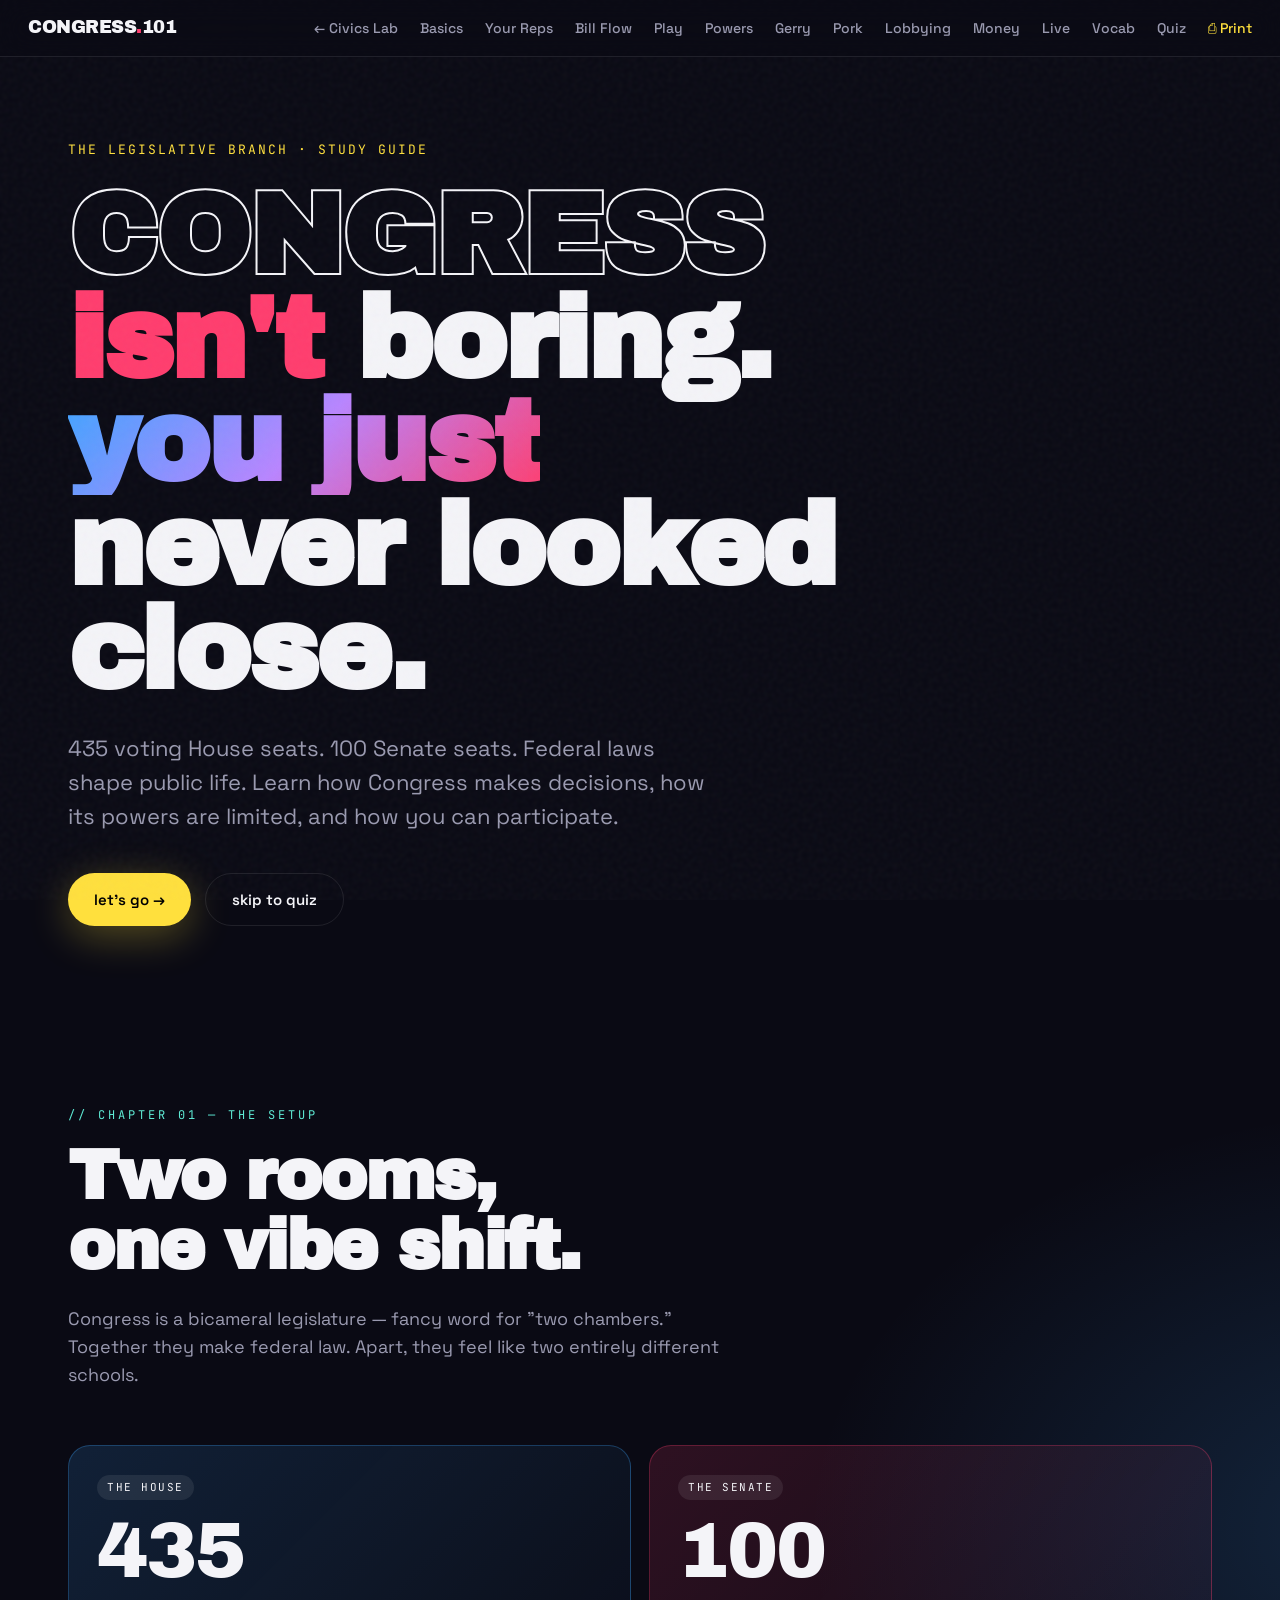
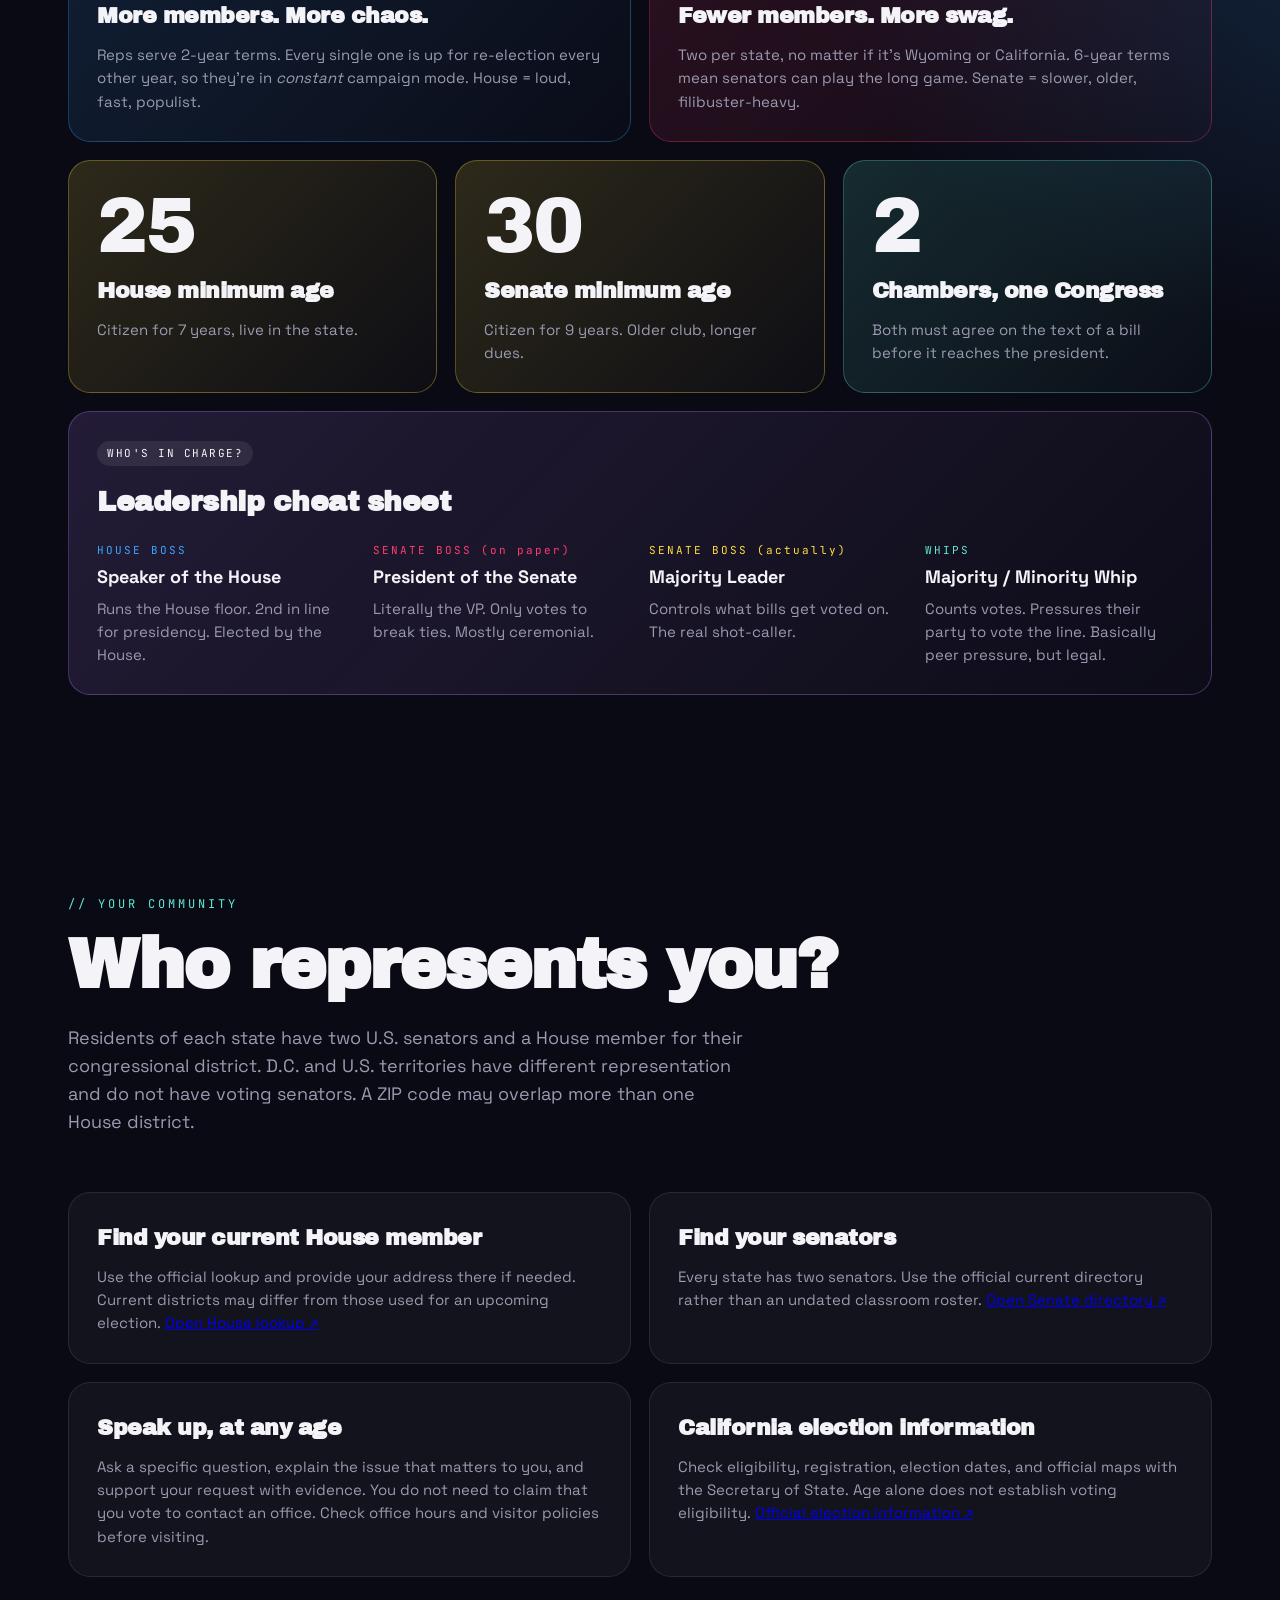
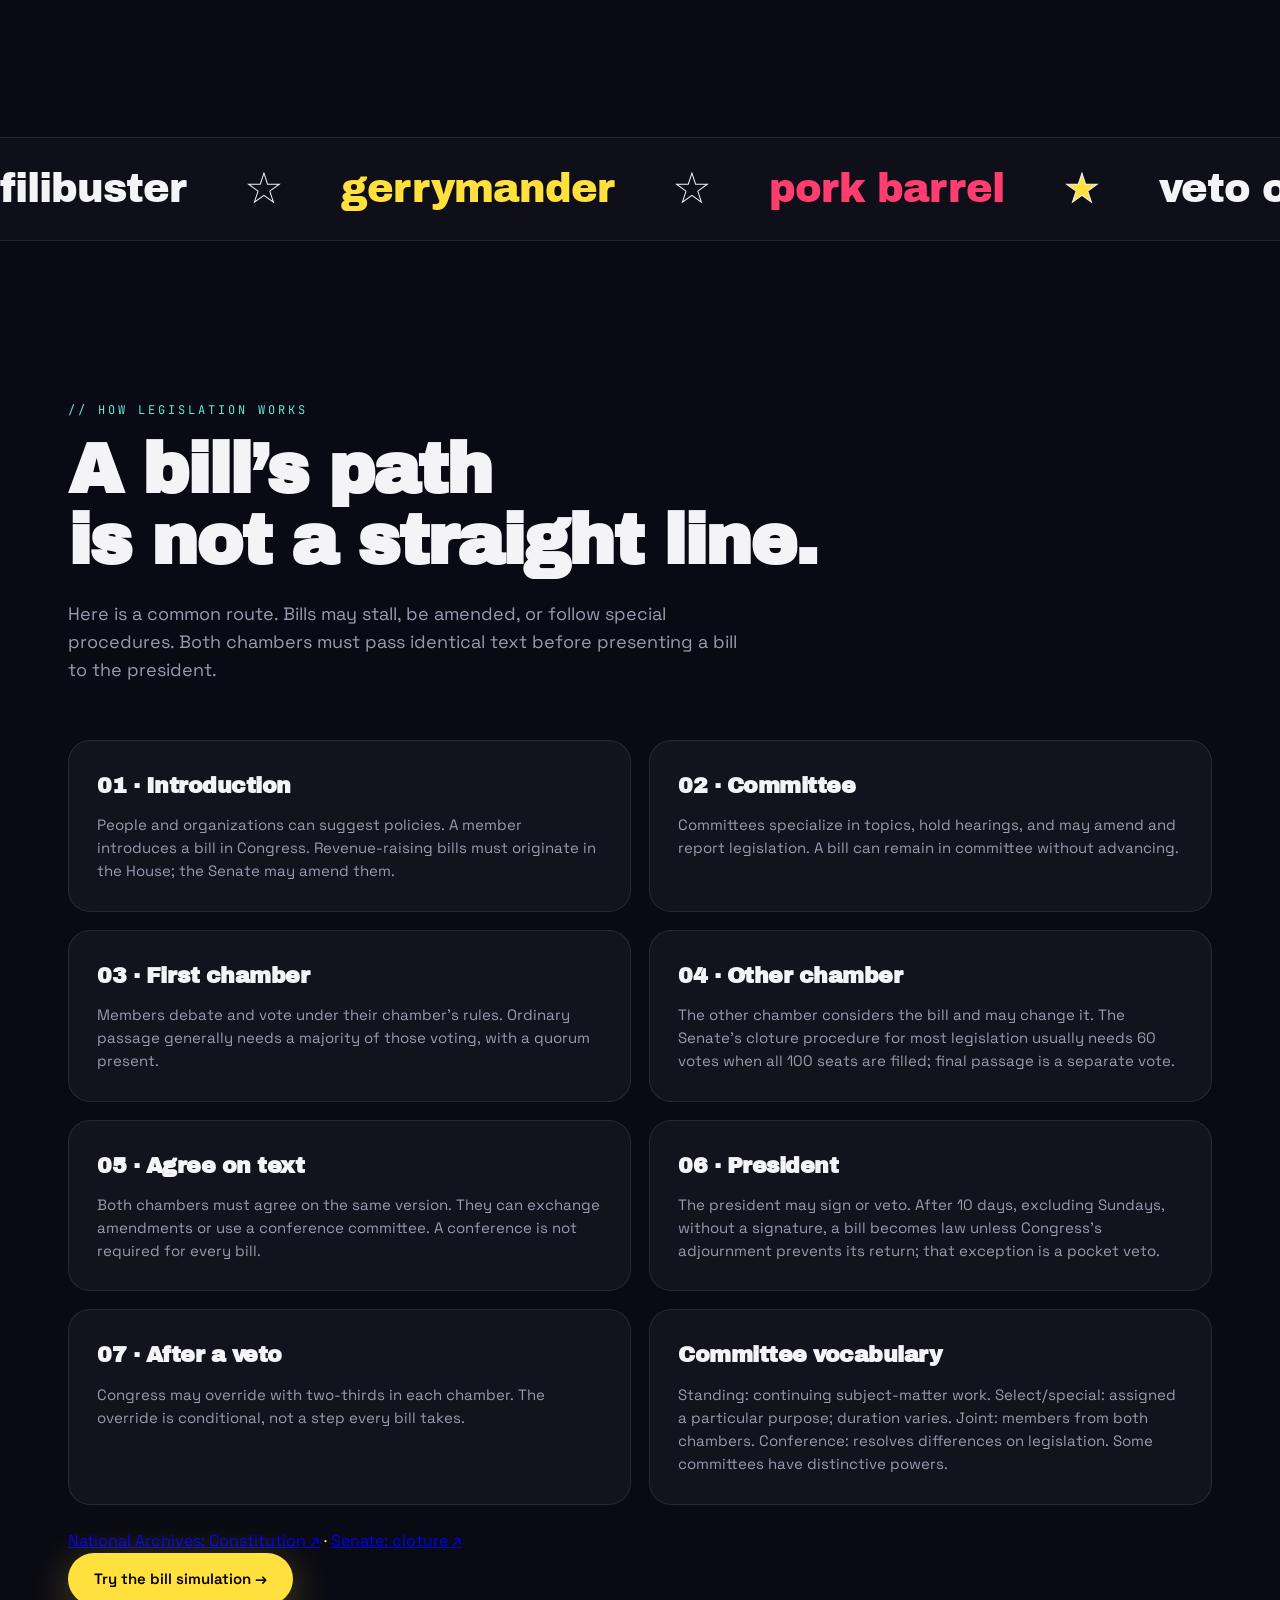
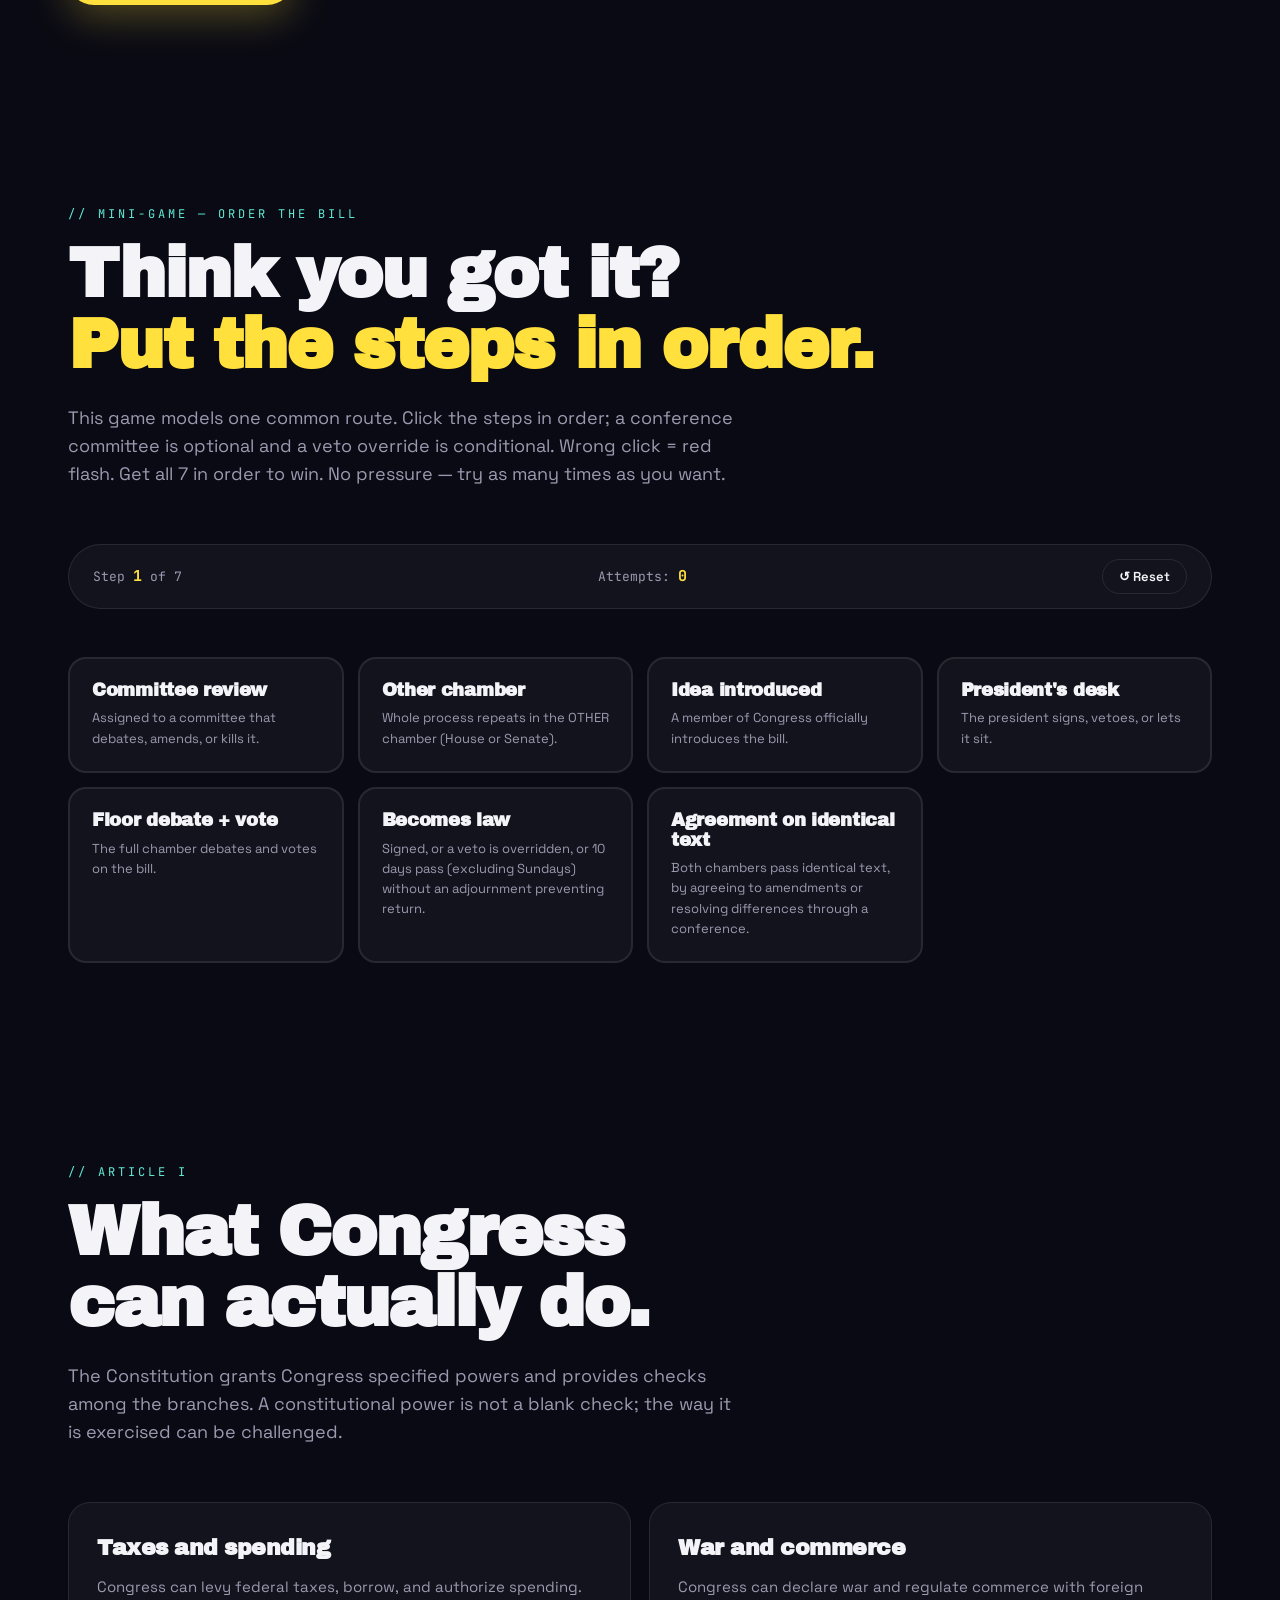
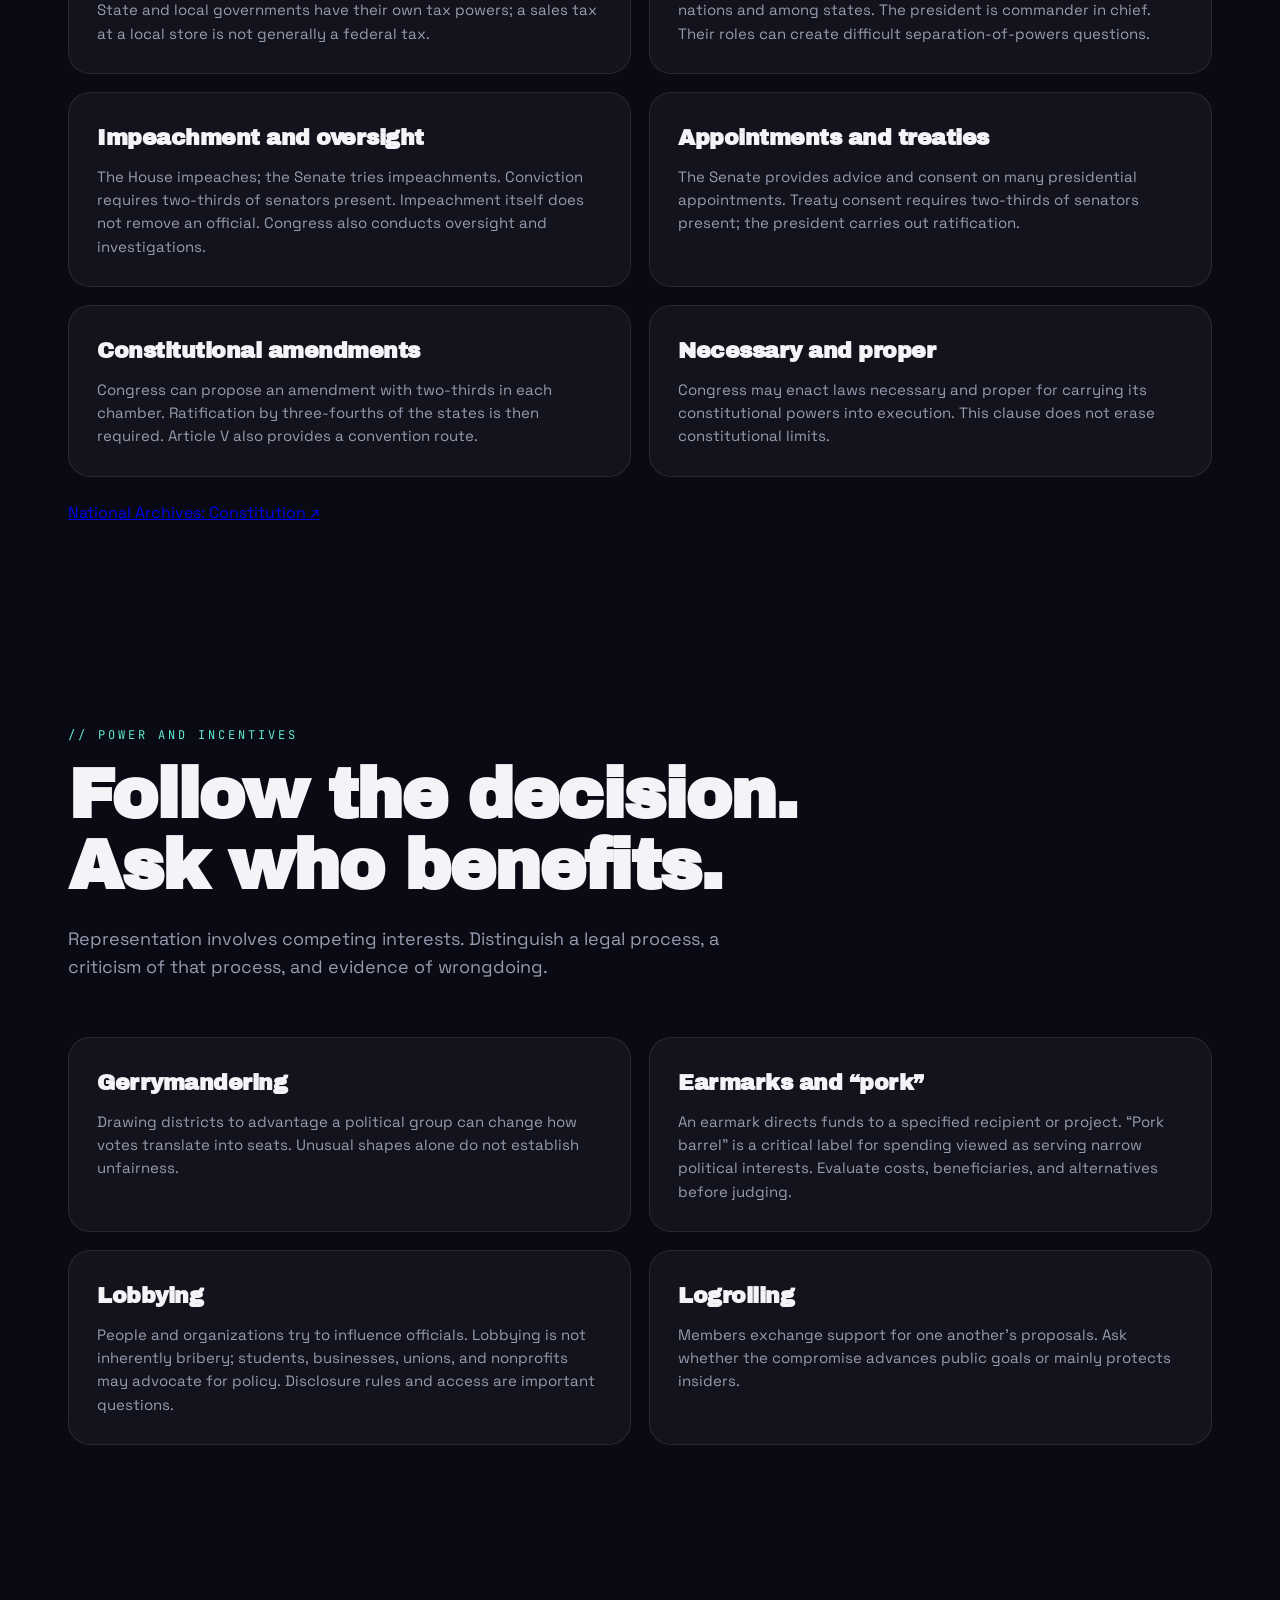
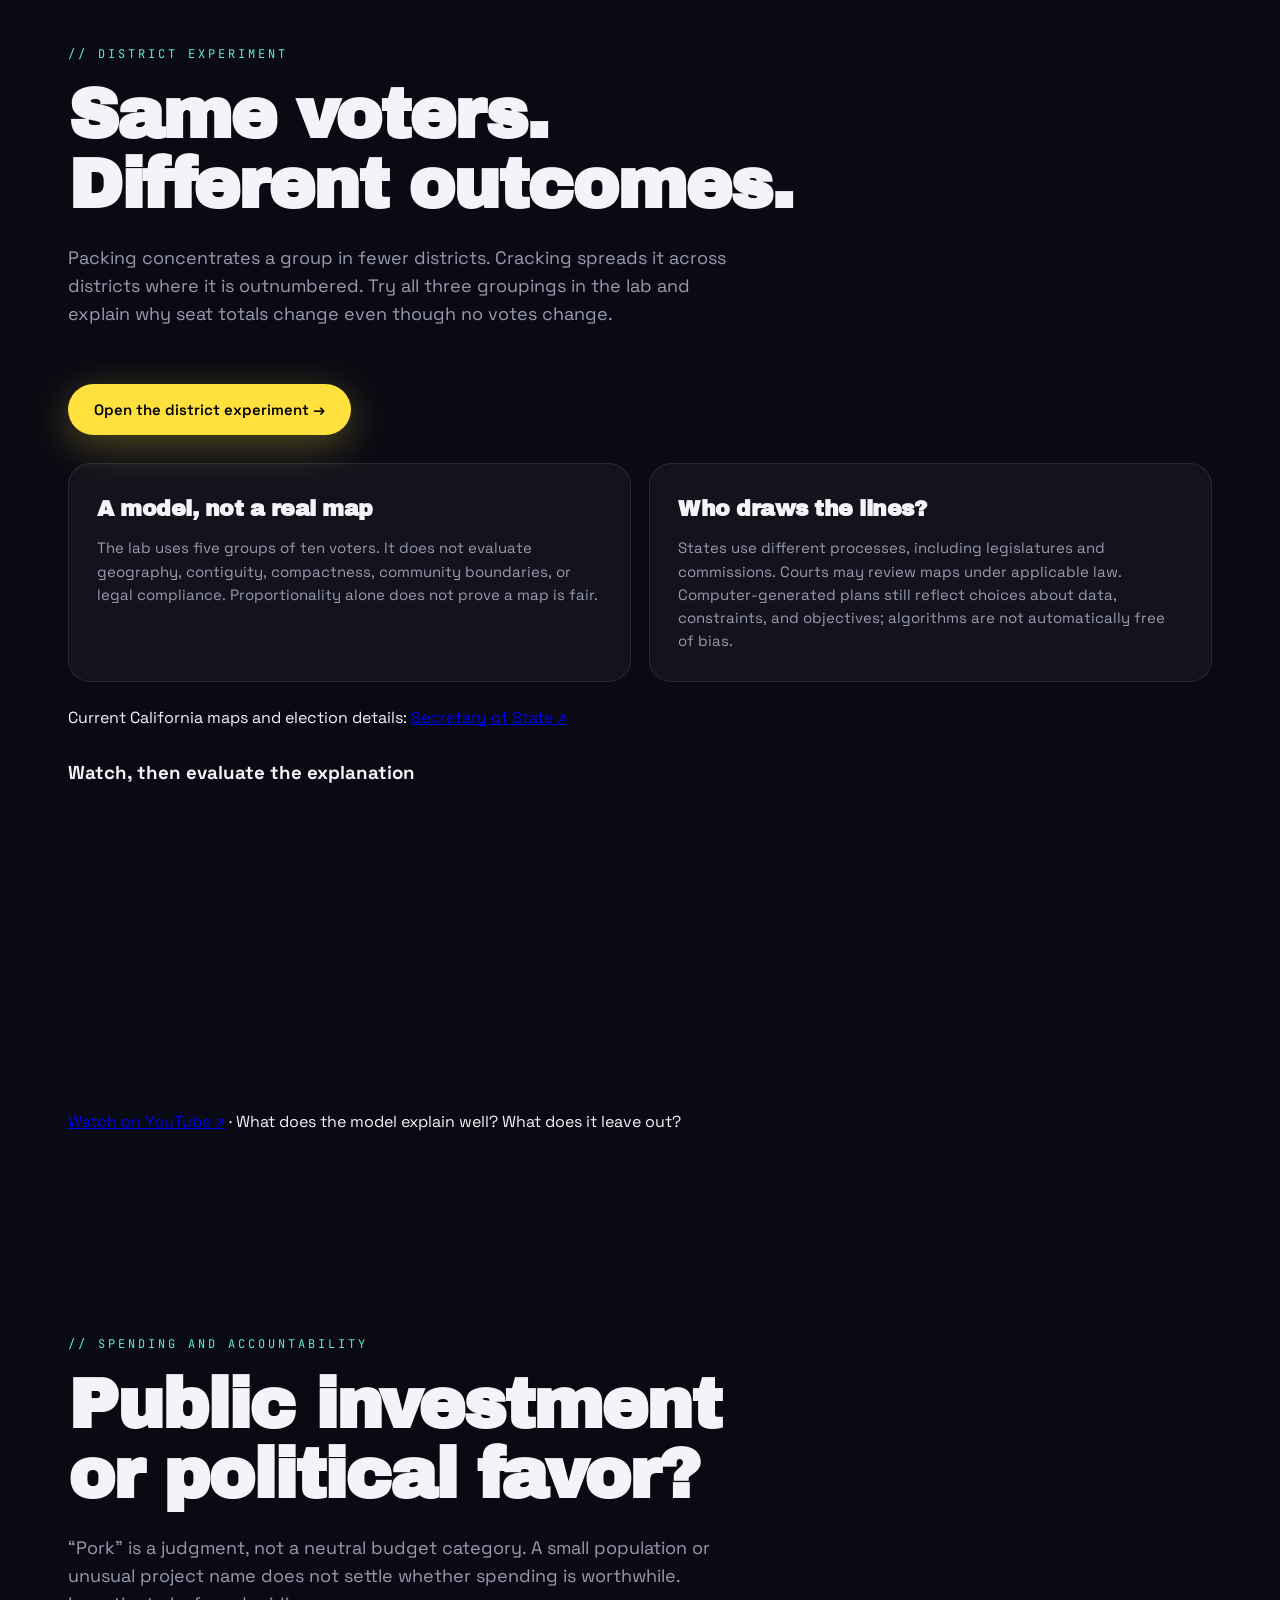
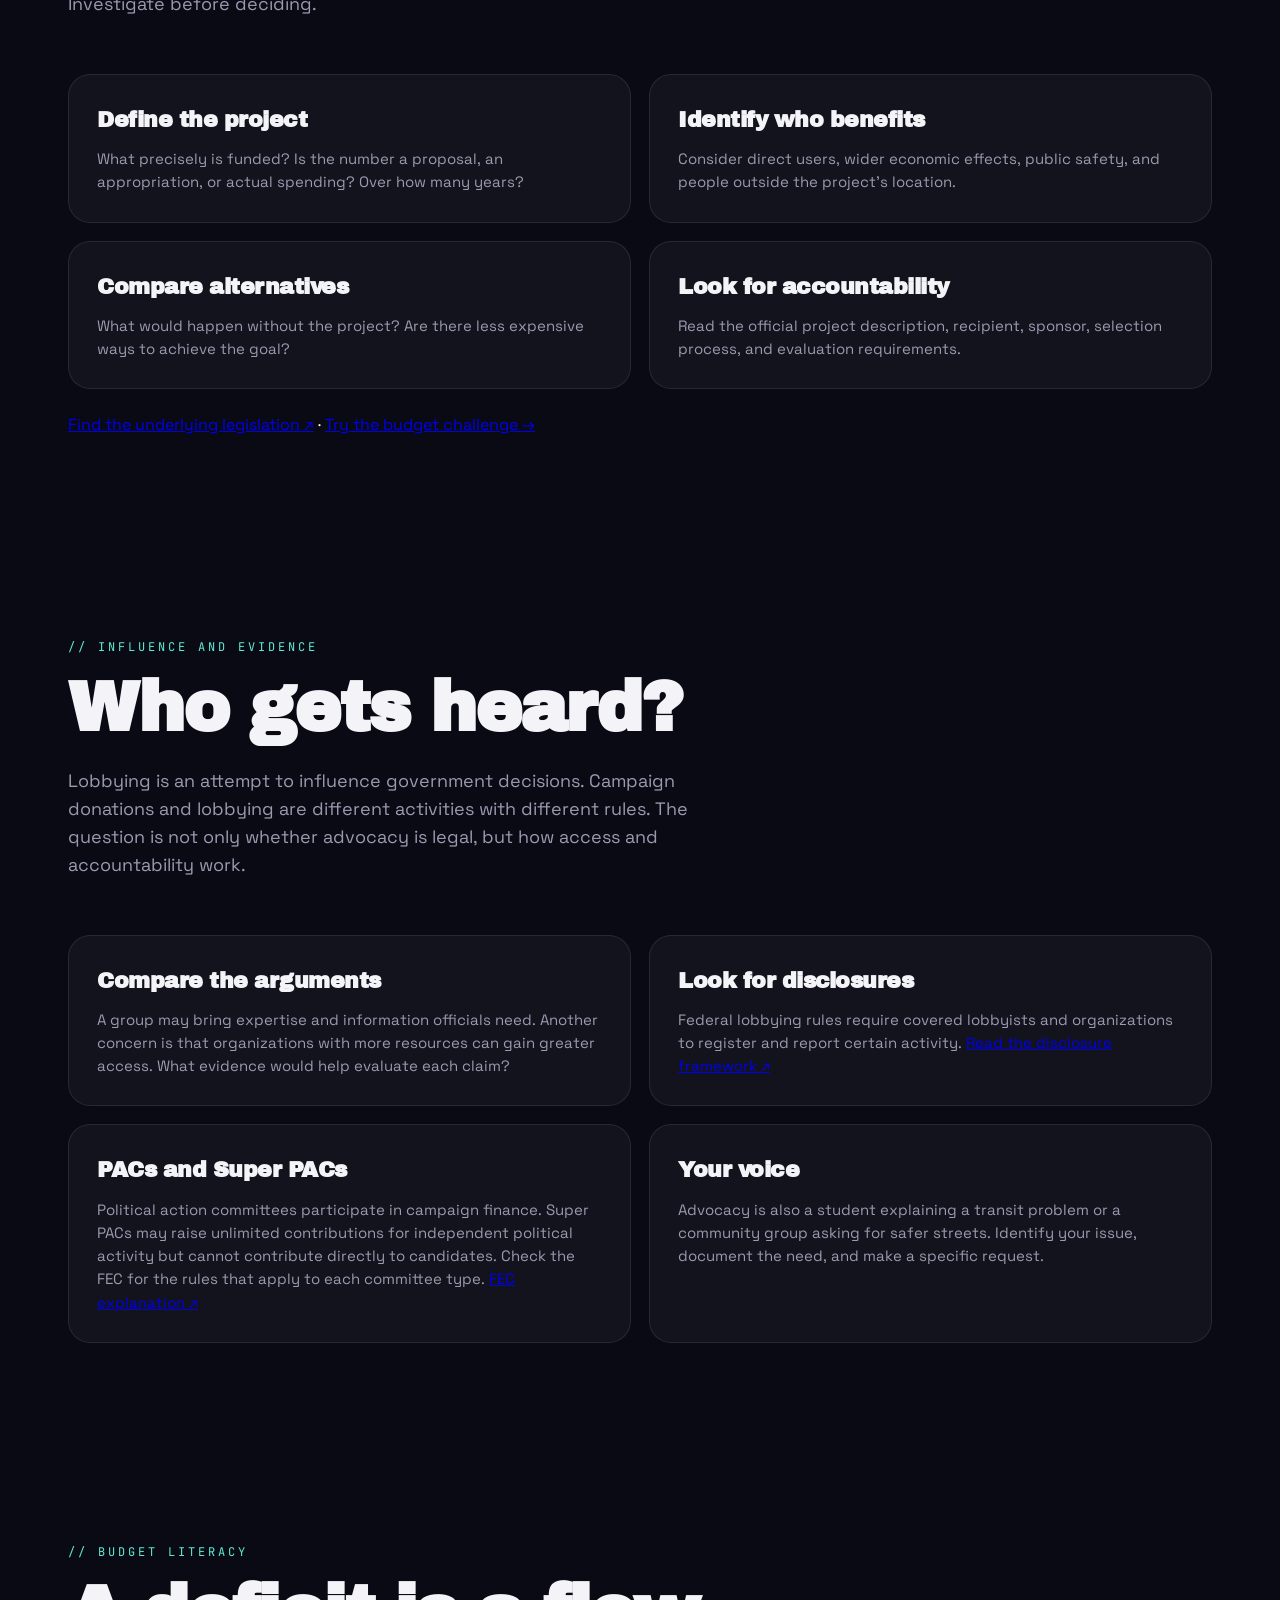
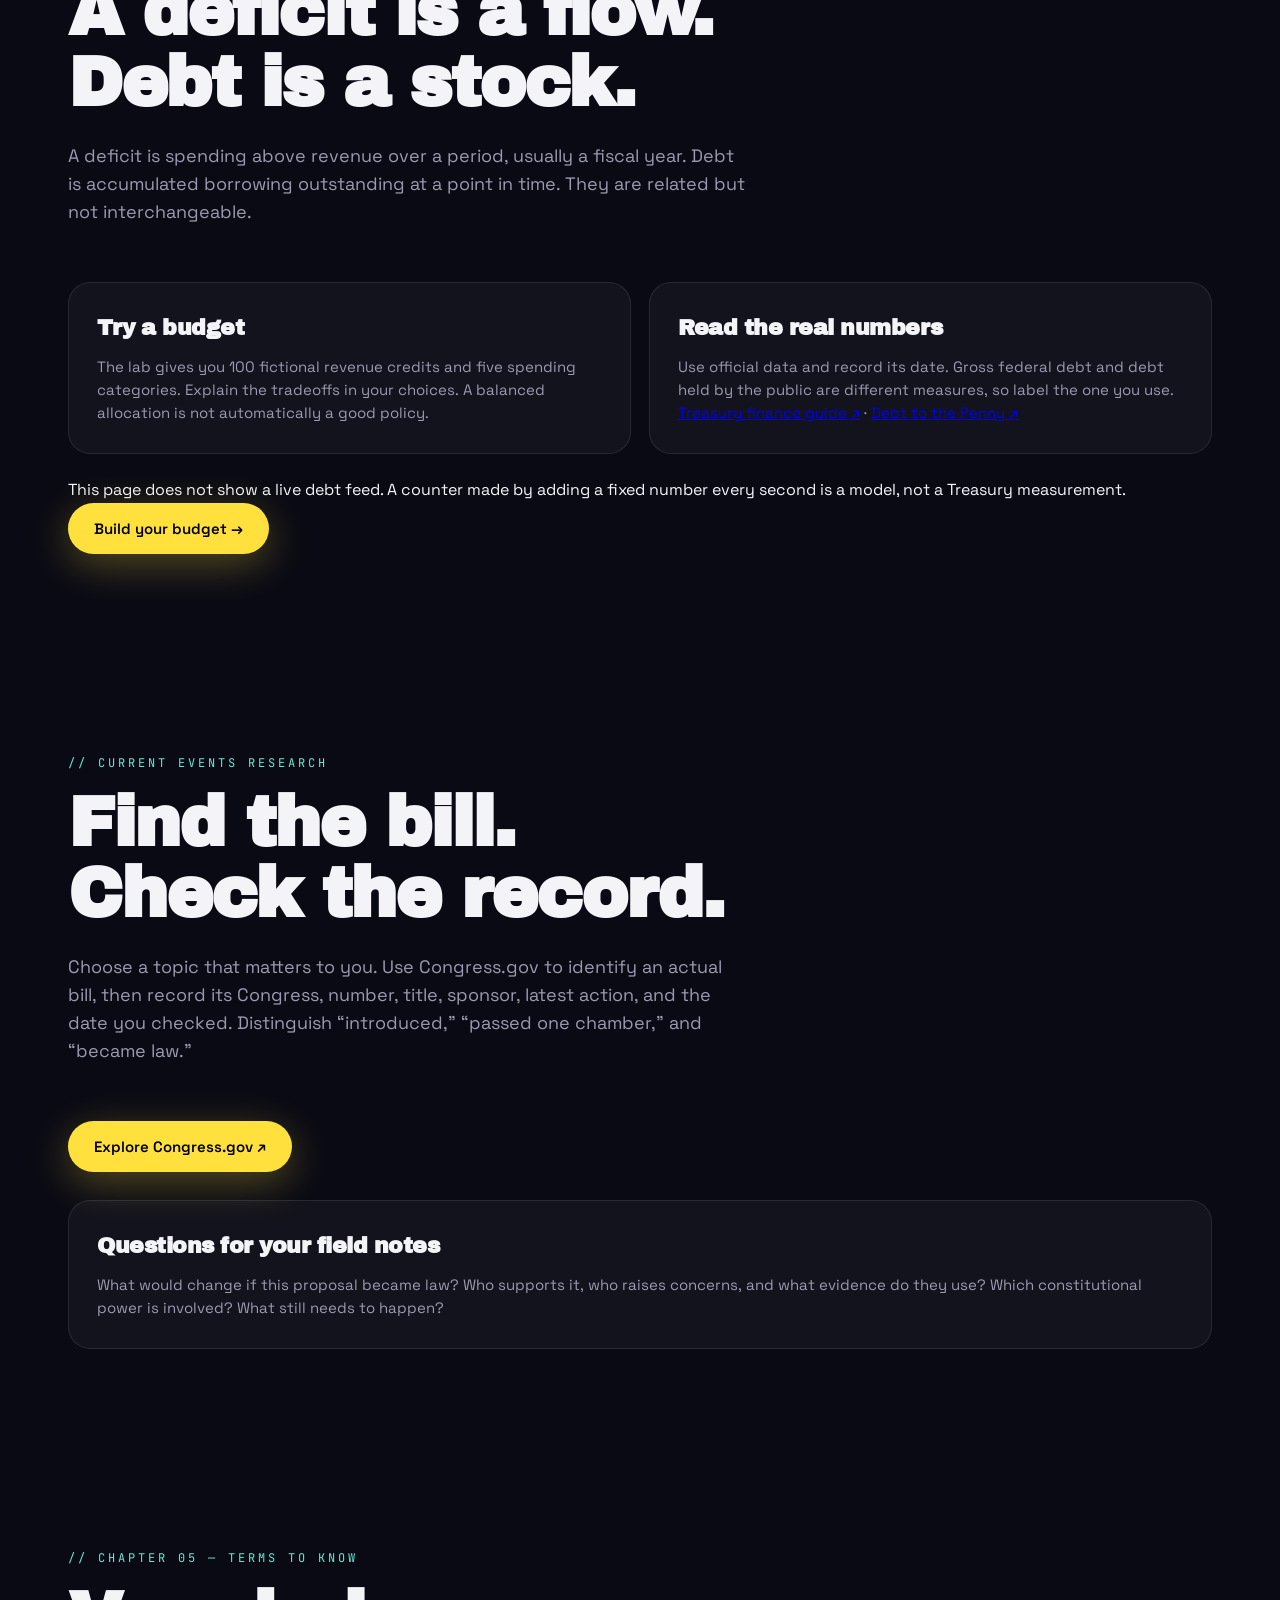
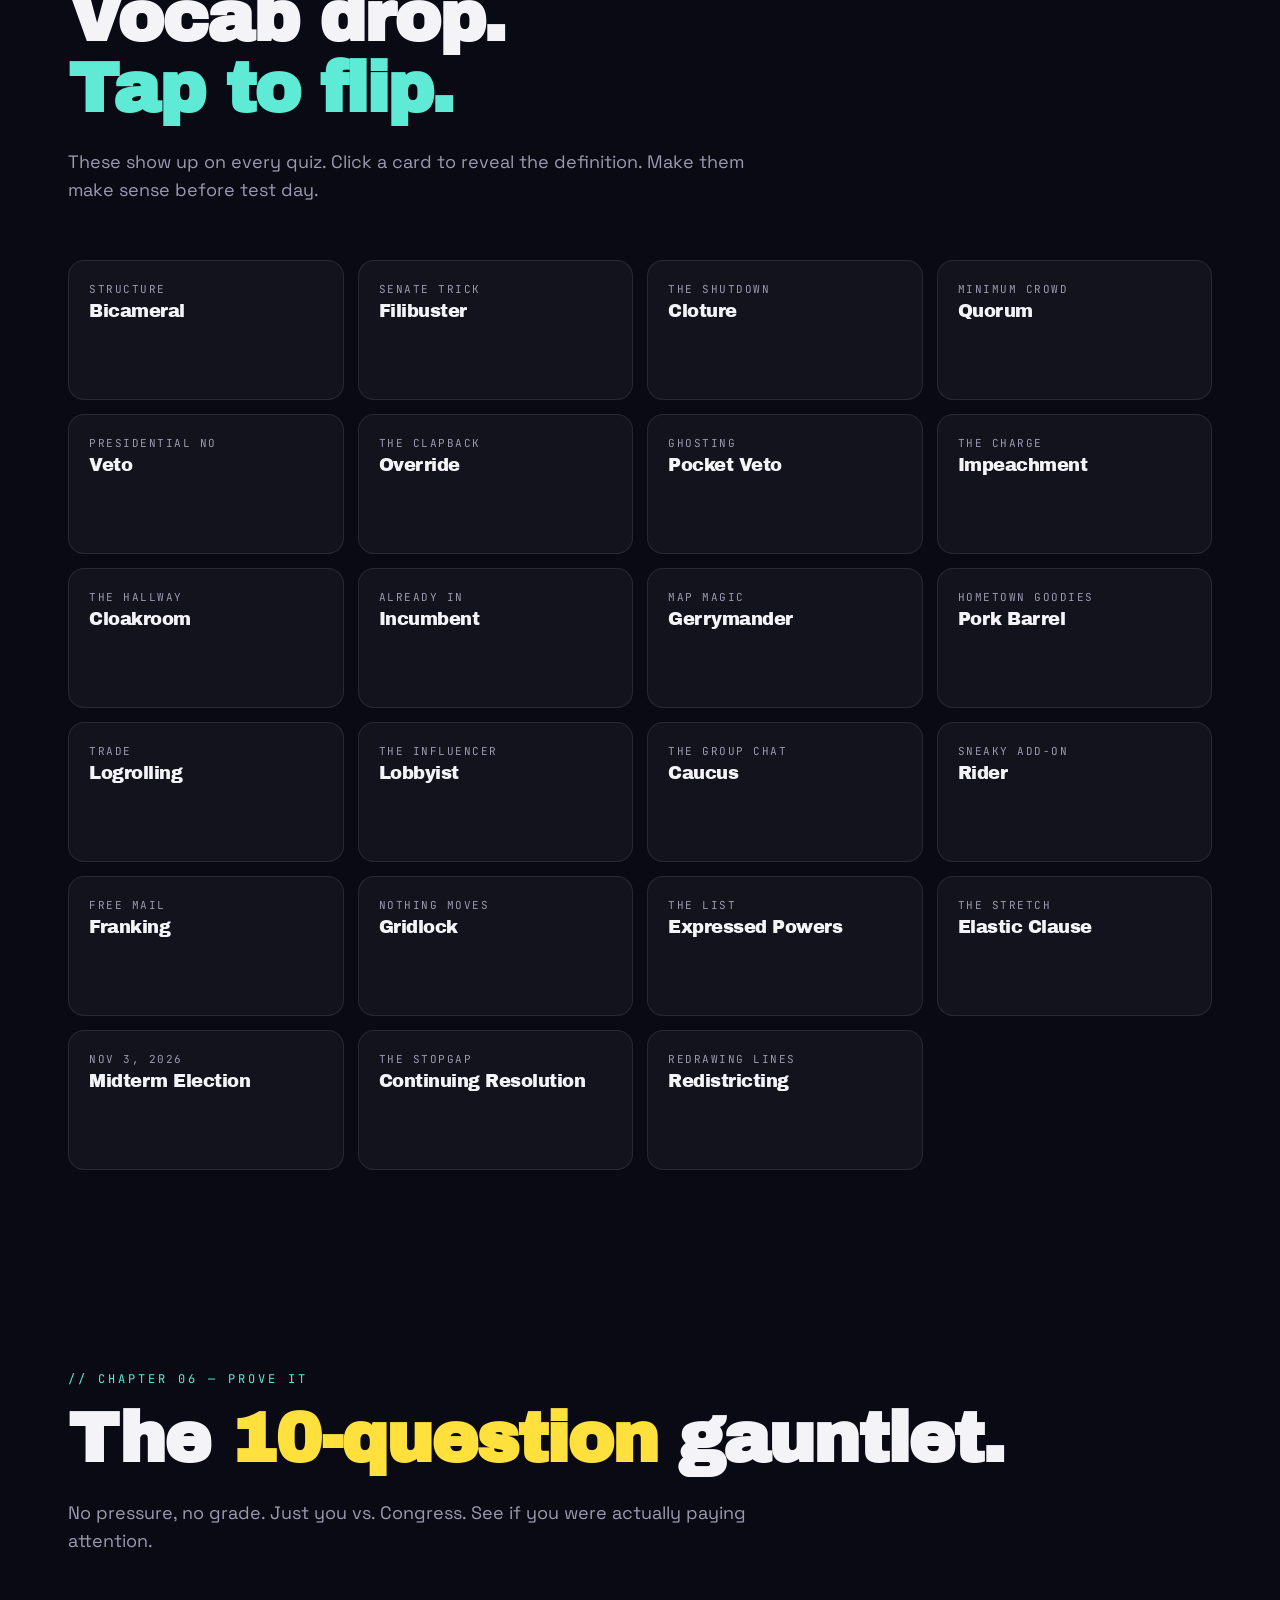
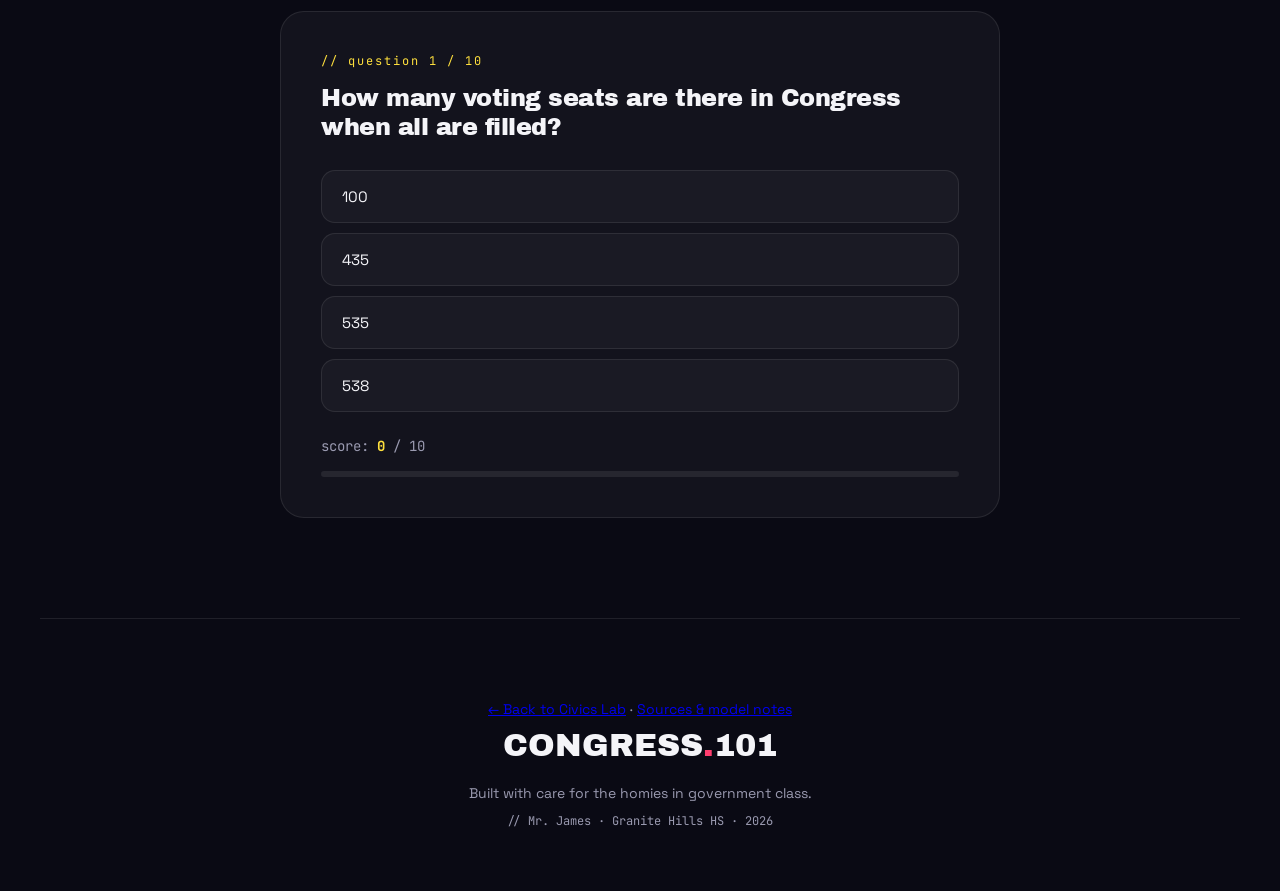
==== commit d0442f96: "Add student Civics Lab with six interactive missions and sourced guide" ====
--- a/congress.html
+++ b/congress.html
@@ -1734,15 +1734,15 @@
     * { transition-duration: 0.01ms !important; }
   }
 </style>
-</head>
-<body>
+<style>.guide-skip{position:fixed;top:-100px;left:12px;z-index:999;background:#ffe03d;color:#000;padding:12px}.guide-skip:focus{top:12px}:focus-visible{outline:3px solid #ffe03d;outline-offset:5px}section{scroll-margin-top:100px}#order-feedback{min-height:24px;color:var(--mint)}@media(prefers-reduced-motion:reduce){html{scroll-behavior:auto!important}*,*::before,*::after{animation:none!important;transition:none!important}}@media print{nav,.guide-skip{display:none!important}section{opacity:1!important;transform:none!important}body{background:white;color:black}}</style></head>
+<body><a href="#basics" class="guide-skip">Skip to study guide</a>
 <div class="grain"></div>
 <div class="scroll-progress" id="scroll-progress"></div>
 
 <nav>
   <div class="logo">CONGRESS<span>.</span>101</div>
   <button class="nav-toggle" id="nav-toggle" aria-label="Open menu" aria-expanded="false">☰</button>
-  <ul id="nav-menu">
+  <ul id="nav-menu"><li><a href="./">← Civics Lab</a></li>
     <li><a href="#basics">Basics</a></li>
     <li><a href="#reps">Your Reps</a></li>
     <li><a href="#bill">Bill Flow</a></li>
@@ -1761,7 +1761,7 @@
 
 <!-- HERO -->
 <section class="hero">
-  <div class="eyebrow"><span class="dot"></span>Live from Capitol Hill · 119th Congress · Midterms Nov 3 · <span id="hero-days">—</span> days out</div>
+  <div class="eyebrow">THE LEGISLATIVE BRANCH · STUDY GUIDE</div>
   <h1 class="mega">
     <span class="outline">CONGRESS</span><br>
     <span class="red">isn't</span> <span>boring.</span><br>
@@ -1769,7 +1769,7 @@
     <span>never looked close.</span>
   </h1>
   <p class="hero-sub">
-    535 people. $7.4 trillion budget. The power to <strong>declare war</strong>, tax your paycheck, and decide if your group chat memes are illegal. Let's decode the weirdest, messiest, most powerful club in America.
+    435 voting House seats. 100 Senate seats. Federal laws shape public life. Learn how Congress makes decisions, how its powers are limited, and how you can participate.
   </p>
   <div class="hero-cta">
     <a href="#basics" class="btn btn-primary">let's go →</a>
@@ -1808,9 +1808,7 @@
       <p>Citizen for 9 years. Older club, longer dues.</p>
     </div>
     <div class="card card-mint third">
-      <div class="stat">7.4T</div>
-      <h3>Budget they handle</h3>
-      <p>That's "trillion." With a T. Your tax dollars.</p>
+      <div class="stat">2</div><h3>Chambers, one Congress</h3><p>Both must agree on the text of a bill before it reaches the president.</p>
     </div>
 
     <div class="card card-purple full">
@@ -1820,7 +1818,7 @@
         <div>
           <div style="color: var(--blue); font-family: 'JetBrains Mono', monospace; font-size: 11px; letter-spacing: 2px; margin-bottom: 4px;">HOUSE BOSS</div>
           <strong style="font-size: 18px;">Speaker of the House</strong>
-          <p style="margin-top: 6px;">Runs the House floor. 2nd in line for presidency. Picked by the majority party.</p>
+          <p style="margin-top: 6px;">Runs the House floor. 2nd in line for presidency. Elected by the House.</p>
         </div>
         <div>
           <div style="color: var(--red); font-family: 'JetBrains Mono', monospace; font-size: 11px; letter-spacing: 2px; margin-bottom: 4px;">SENATE BOSS (on paper)</div>
@@ -1843,88 +1841,7 @@
 </section>
 
 <!-- YOUR REPS -->
-<section id="reps">
-  <div class="section-label">// Homeroom — Your Reps</div>
-  <h2 class="section-title">Meet YOUR<br>members of Congress.</h2>
-  <p class="section-intro">Every American has <strong style="color:var(--ink);">3 members of Congress</strong>: 1 Representative (based on your ZIP) + 2 Senators (based on your state). These are the people who vote on everything from student loans to TikTok. They work for <em>you</em>.</p>
-
-  <!-- CA SENATORS -->
-  <div class="senators-row">
-    <div class="senator-card">
-      <div class="sen-badge">🐻 CA SENATOR</div>
-      <div class="sen-name">Alex Padilla</div>
-      <div class="sen-party party-D">Democrat · Term ends 2029</div>
-      <p>Padilla was appointed in 2021 to fill Kamala Harris's seat when she became VP — the first Latino senator from California. Won a full term in 2022. Focus areas: immigration, election security, climate.</p>
-      <a href="https://www.padilla.senate.gov/" target="_blank" rel="noopener" class="sen-link">padilla.senate.gov ↗</a>
-    </div>
-    <div class="senator-card">
-      <div class="sen-badge">🐻 CA SENATOR</div>
-      <div class="sen-name">Adam Schiff</div>
-      <div class="sen-party party-D">Democrat · Term ends 2031</div>
-      <p>Former House rep from Burbank. Won Feinstein's seat in Nov 2024. Known nationally for leading Trump's first impeachment. Focus areas: national security, voting rights, entertainment industry policy.</p>
-      <a href="https://www.schiff.senate.gov/" target="_blank" rel="noopener" class="sen-link">schiff.senate.gov ↗</a>
-    </div>
-  </div>
-
-  <!-- HOUSE REP LOOKUP -->
-  <div class="rep-lookup">
-    <div class="rep-lookup-left">
-      <div class="tag" style="margin-bottom:14px;">🏠 House Rep Lookup</div>
-      <h3 style="font-family:'Archivo Black', sans-serif; font-size:30px; letter-spacing:-1px; margin-bottom:12px;">Find YOUR House Rep.</h3>
-      <p style="color:var(--muted); font-size:16px; margin-bottom:14px;">Unlike Senators, your House Rep depends on your exact ZIP code. Type yours in and we'll send you straight to house.gov's official lookup.</p>
-      <p style="color:var(--muted); font-size:14px;">Heads up — East County (Granite Hills, El Cajon, Santee) is represented by <strong style="color:var(--yellow);">CA-48 (Darrell Issa)</strong> or <strong style="color:var(--yellow);">CA-50 (Scott Peters)</strong> until January 2027. But the Nov 3 election runs on a <strong style="color:var(--red);">brand-new map</strong> (see Prop 50 in the Gerry section) — so punch in your ZIP to see whose name is actually on YOUR ballot.</p>
-    </div>
-    <div class="rep-lookup-right">
-      <form class="zip-form" onsubmit="return findRep(event)">
-        <label>Your ZIP code</label>
-        <input type="text" id="zip-input" placeholder="92019" maxlength="5" pattern="[0-9]{5}" required />
-        <button type="submit" class="btn btn-primary" style="width:100%; justify-content:center;">Find My Rep →</button>
-      </form>
-    </div>
-  </div>
-
-  <!-- TAKE ACTION -->
-  <div class="action-box">
-    <div class="tag" style="background:rgba(94,234,212,0.15); color:var(--mint); border:1px solid rgba(94,234,212,0.3); margin-bottom:14px;">// your voice actually matters</div>
-    <h3 style="font-family:'Archivo Black', sans-serif; font-size:28px; letter-spacing:-0.5px; margin-bottom:20px;">How to actually contact them.</h3>
-    <div class="action-grid">
-      <div>
-        <strong style="color:var(--blue);">📞 CALL</strong>
-        <p>Phone calls > emails. Staffers tally every call. 30 seconds: "I'm a constituent. I want [senator] to vote [yes/no] on [bill]."</p>
-      </div>
-      <div>
-        <strong style="color:var(--yellow);">✉️ WRITE</strong>
-        <p>Every office has a contact form. Mention your town. Mention you vote. Be brief and specific.</p>
-      </div>
-      <div>
-        <strong style="color:var(--mint);">🏛️ VISIT</strong>
-        <p>Every senator + rep has a local district office. Free to walk in. Meet a staffer. Ask a question. They're literally paid to listen.</p>
-      </div>
-      <div>
-        <strong style="color:var(--red);">🗳️ VOTE</strong>
-        <p>Midterms are <strong>Nov 3, 2026</strong>. Register online by <strong>Oct 19</strong> — or same-day register at any vote center. 16 or 17? Pre-register now; it switches on at 18. Turnout for voters 18-24 is always lowest. Be the exception.</p>
-      </div>
-    </div>
-  </div>
-
-  <!-- BALLOT CHECK -->
-  <div class="rep-lookup ballot-check" id="ballot">
-    <div>
-      <div class="tag" style="display:inline-block; font-family:'JetBrains Mono', monospace; font-size:11px; text-transform:uppercase; letter-spacing:1.5px; padding:4px 10px; border-radius:100px; background:rgba(255,61,110,0.15); color:var(--red); border:1px solid rgba(255,61,110,0.3); margin-bottom:14px;">🗳️ Midterms · Nov 3, 2026</div>
-      <h3 style="font-family:'Archivo Black', sans-serif; font-size:30px; letter-spacing:-1px; margin-bottom:12px;">Can YOU vote this November?</h3>
-      <p style="color:var(--muted); font-size:16px; margin-bottom:14px;">All 435 House seats and 35 Senate seats are on the ballot in <strong style="color:var(--ink);"><span id="ballot-days">—</span> days</strong>. If you turn 18 by Nov 3, that includes you. Drop your birthday and find out.</p>
-      <p style="color:var(--muted); font-size:14px;">Deadlines: register online by <strong style="color:var(--yellow);">Oct 19</strong> · miss it? California has <strong style="color:var(--yellow);">same-day registration</strong> at any vote center through Election Day · 16 &amp; 17? <strong style="color:var(--yellow);">pre-register now</strong> and it flips on at 18.</p>
-    </div>
-    <div>
-      <form class="zip-form" onsubmit="return checkBallot(event)">
-        <label>Your birthday</label>
-        <input type="date" id="dob-input" min="1990-01-01" max="2026-12-31" required />
-        <button type="submit" class="btn btn-primary" style="width:100%; justify-content:center;">Check my status →</button>
-      </form>
-      <div class="ballot-result" id="ballot-result" hidden></div>
-    </div>
-  </div>
-</section>
+<section id="reps"><div class="section-label">// Your community</div><h2 class="section-title">Who represents you?</h2><p class="section-intro">Residents of each state have two U.S. senators and a House member for their congressional district. D.C. and U.S. territories have different representation and do not have voting senators. A ZIP code may overlap more than one House district.</p><div class="bento"><div class="card half"><h3>Find your current House member</h3><p>Use the official lookup and provide your address there if needed. Current districts may differ from those used for an upcoming election. <a href="https://www.house.gov/representatives/find-your-representative" target="_blank" rel="noopener noreferrer">Open House lookup ↗</a></p></div><div class="card half"><h3>Find your senators</h3><p>Every state has two senators. Use the official current directory rather than an undated classroom roster. <a href="https://www.senate.gov/senators/" target="_blank" rel="noopener noreferrer">Open Senate directory ↗</a></p></div><div class="card half"><h3>Speak up, at any age</h3><p>Ask a specific question, explain the issue that matters to you, and support your request with evidence. You do not need to claim that you vote to contact an office. Check office hours and visitor policies before visiting.</p></div><div class="card half" id="ballot"><h3>California election information</h3><p>Check eligibility, registration, election dates, and official maps with the Secretary of State. Age alone does not establish voting eligibility. <a href="https://www.sos.ca.gov/elections" target="_blank" rel="noopener noreferrer">Official election information ↗</a></p></div></div></section>
 
 <!-- MARQUEE -->
 <div class="marquee">
@@ -1935,94 +1852,13 @@
 </div>
 
 <!-- HOW A BILL -->
-<section id="bill">
-  <div class="section-label">// Chapter 02 — The Bill Pipeline</div>
-  <h2 class="section-title">How a Bill <br>actually becomes law.</h2>
-  <p class="section-intro">Schoolhouse Rock lied to you. It's not a cute 3-minute cartoon. It's an obstacle course where 90% of bills die. Here's the real route.</p>
-
-  <div class="bill-flow">
-    <div class="flow-step">
-      <div class="num">// STEP 01</div>
-      <h4>Somebody has an idea</h4>
-      <p>A citizen, a lobbyist, the president, a member — anyone can suggest a bill. Only a member of Congress can <em>introduce</em> it.</p>
-      <div class="hot-take">vibe check: most bills start as lobbyist drafts, not civics-class dreams.</div>
-    </div>
-    <div class="flow-step">
-      <div class="num">// STEP 02</div>
-      <h4>Committee graveyard</h4>
-      <p>Bill goes to a committee that matches the topic. Most bills die here — never get a hearing, never see the light of day.</p>
-      <div class="hot-take">~90% of bills never escape committee. it's where ideas go to ghost.</div>
-    </div>
-    <div class="flow-step">
-      <div class="num">// STEP 03</div>
-      <h4>Floor debate + vote</h4>
-      <p>If it survives committee, the whole chamber debates and votes. House keeps debates tight. Senate lets you talk forever (filibuster).</p>
-      <div class="hot-take">filibuster = "I can talk this bill to death unless 60 senators shut me up."</div>
-    </div>
-    <div class="flow-step">
-      <div class="num">// STEP 04</div>
-      <h4>Other chamber, same circus</h4>
-      <p>Pass one chamber? Cool, now do it all again in the other one. They usually change it, so the two versions don't match.</p>
-      <div class="hot-take">two chambers, two egos. rarely on the same page.</div>
-    </div>
-    <div class="flow-step">
-      <div class="num">// STEP 05</div>
-      <h4>Conference committee</h4>
-      <p>A mixed group from House + Senate merges the two versions into one. Then both chambers re-vote on the combined bill.</p>
-      <div class="hot-take">this is where pork barrel spending gets sneakily added in.</div>
-    </div>
-    <div class="flow-step">
-      <div class="num">// STEP 06</div>
-      <h4>President's desk</h4>
-      <p>Sign → it's law. Veto → back to Congress. Do nothing for 10 days → law (if Congress is in session) or dead (if they left).</p>
-      <div class="hot-take">"pocket veto" = the silent treatment, but constitutional.</div>
-    </div>
-    <div class="flow-step">
-      <div class="num">// STEP 07</div>
-      <h4>Override?</h4>
-      <p>Congress can override a veto with a 2/3 supermajority in both chambers. That's rare. Like, really rare.</p>
-      <div class="hot-take">less than 4% of vetoes get overridden in history. rare W for Congress.</div>
-    </div>
-    <div class="flow-step" style="background: linear-gradient(135deg, rgba(255,224,61,0.12), rgba(255,61,110,0.08)); border-color: rgba(255,224,61,0.4);">
-      <div class="num" style="color: var(--mint);">// FINAL</div>
-      <h4>It's a law</h4>
-      <p>The surviving few percent. Congrats, you now affect 330 million people.</p>
-      <div class="hot-take" style="background: rgba(94,234,212,0.1); border-left-color: var(--mint); color: var(--mint);">avg: ~4% of introduced bills actually become law.</div>
-    </div>
-  </div>
-
-  <!-- COMMITTEE CHEAT SHEET -->
-  <div class="takeaway" style="margin-top: 60px;">
-    <div class="tag" style="display:inline-block; font-family:'JetBrains Mono', monospace; font-size:11px; text-transform:uppercase; letter-spacing:1.5px; padding:4px 10px; border-radius:100px; background:rgba(255,224,61,0.15); color:var(--yellow); border:1px solid rgba(255,224,61,0.3); margin-bottom:14px;">// step 02, zoomed in</div>
-    <h3 style="font-family:'Archivo Black', sans-serif; font-size:32px; letter-spacing:-1px; margin-bottom:14px; line-height:1.1;">Committees: where bills live or die.</h3>
-    <p style="color:var(--muted); font-size:16px; margin-bottom:6px;">Congress splits into small topic squads so 535 people don't debate every bill at once. Four types show up on the test:</p>
-    <div class="take-grid">
-      <div>
-        <strong style="color:var(--blue);">Standing</strong>
-        <p>Permanent, topic-based — Agriculture, Armed Services, Ways &amp; Means. The workhorses. ~20 in the House, ~16 in the Senate.</p>
-      </div>
-      <div>
-        <strong style="color:var(--red);">Select</strong>
-        <p>Temporary, created for a specific investigation or issue — like the January 6th Committee. Disbands when the job's done.</p>
-      </div>
-      <div>
-        <strong style="color:var(--mint);">Joint</strong>
-        <p>Members from BOTH chambers. Mostly research and housekeeping — like the Joint Economic Committee. No bill power.</p>
-      </div>
-      <div>
-        <strong style="color:var(--purple);">Conference</strong>
-        <p>Temporary House + Senate mashup that merges two versions of the same bill into one. That's Step 05 above.</p>
-      </div>
-    </div>
-    <p style="color:var(--muted); font-size:14px; margin-top:18px;">💡 Flex fact: members fight hardest for seats on the money committees — <strong style="color:var(--ink);">Appropriations</strong> and <strong style="color:var(--ink);">Ways &amp; Means</strong> — because controlling the cash = power back home.</p>
-  </div>
-</section>
+<section id="bill"><div class="section-label">// How legislation works</div><h2 class="section-title">A bill’s path<br>is not a straight line.</h2><p class="section-intro">Here is a common route. Bills may stall, be amended, or follow special procedures. Both chambers must pass identical text before presenting a bill to the president.</p><div class="bento"><div class="card half"><h3>01 · Introduction</h3><p>People and organizations can suggest policies. A member introduces a bill in Congress. Revenue-raising bills must originate in the House; the Senate may amend them.</p></div><div class="card half"><h3>02 · Committee</h3><p>Committees specialize in topics, hold hearings, and may amend and report legislation. A bill can remain in committee without advancing.</p></div><div class="card half"><h3>03 · First chamber</h3><p>Members debate and vote under their chamber’s rules. Ordinary passage generally needs a majority of those voting, with a quorum present.</p></div><div class="card half"><h3>04 · Other chamber</h3><p>The other chamber considers the bill and may change it. The Senate’s cloture procedure for most legislation usually needs 60 votes when all 100 seats are filled; final passage is a separate vote.</p></div><div class="card half"><h3>05 · Agree on text</h3><p>Both chambers must agree on the same version. They can exchange amendments or use a conference committee. A conference is not required for every bill.</p></div><div class="card half"><h3>06 · President</h3><p>The president may sign or veto. After 10 days, excluding Sundays, without a signature, a bill becomes law unless Congress’s adjournment prevents its return; that exception is a pocket veto.</p></div><div class="card half"><h3>07 · After a veto</h3><p>Congress may override with two-thirds in each chamber. The override is conditional, not a step every bill takes.</p></div><div class="card half"><h3>Committee vocabulary</h3><p>Standing: continuing subject-matter work. Select/special: assigned a particular purpose; duration varies. Joint: members from both chambers. Conference: resolves differences on legislation. Some committees have distinctive powers.</p></div></div><p style="margin-top:24px"><a href="https://www.archives.gov/founding-docs/constitution-transcript" target="_blank" rel="noopener noreferrer">National Archives: Constitution ↗</a> · <a href="https://www.senate.gov/about/powers-procedures/filibusters-cloture.htm" target="_blank" rel="noopener noreferrer">Senate: cloture ↗</a></p><a class="btn btn-primary" href="./#missions">Try the bill simulation →</a></section>
 
 <!-- BILL GAME -->
 <section id="billgame">
   <div class="section-label">// Mini-Game — Order the Bill</div>
   <h2 class="section-title">Think you got it?<br><span style="color:var(--yellow);">Put the steps in order.</span></h2>
-  <p class="section-intro">Click the steps in the correct order a bill travels through Congress. Wrong click = red flash. Get all 7 in order to win. No pressure — try as many times as you want.</p>
+  <p class="section-intro">This game models one common route. Click the steps in order; a conference committee is optional and a veto override is conditional. Wrong click = red flash. Get all 7 in order to win. No pressure — try as many times as you want.</p>
 
   <div class="game-status" id="game-status">
     <span class="game-progress">Step <strong id="game-step">1</strong> of 7</span>
@@ -2030,624 +1866,38 @@
     <button class="btn btn-ghost" onclick="resetGame()" style="padding:8px 16px; font-size:13px;">↺ Reset</button>
   </div>
 
-  <div class="game-grid" id="game-grid">
+  <p id="order-feedback" role="status"></p><div class="game-grid" id="game-grid">
     <!-- populated by JS -->
   </div>
 
   <div class="game-win" id="game-win" style="display:none;">
     <div class="win-burst">🏆</div>
     <h3>You got it!</h3>
-    <p>Nailed all 7 steps in order. You now understand the bill process better than 80% of American adults. Real talk.</p>
+    <p>Nailed all 7 steps in order. Explain why both chambers must pass identical text.</p>
     <button class="btn btn-primary" onclick="resetGame()">play again</button>
   </div>
 </section>
 
 <!-- POWERS -->
-<section id="powers">
-  <div class="section-label">// Chapter 03 — The Arsenal</div>
-  <h2 class="section-title">What Congress<br>can <span style="color: var(--yellow);">actually</span> do.</h2>
-  <p class="section-intro">The Constitution hands Congress a huge toolbox. Some of these are obvious. Some will surprise you. All of them are why lobbyists throw money at these 535 people.</p>
-
-  <div class="bento">
-    <div class="card card-yellow wide">
-      <span class="tag">Expressed Powers · Article I, Sec 8</span>
-      <h3>The money power</h3>
-      <p style="margin-bottom: 14px;">Congress controls taxes, tariffs, the budget, and federal spending. If you get a paycheck, a refund, or pay sales tax — Congress wrote the rules.</p>
-      <p style="color: var(--yellow); font-family: 'JetBrains Mono', monospace; font-size: 13px;">&gt; "the power of the purse"</p>
-    </div>
-    <div class="card card-senate third">
-      <span class="tag">War Power</span>
-      <h3>Declare war</h3>
-      <p>Only Congress can. The president commands the military, but can't officially declare war alone.</p>
-    </div>
-
-    <div class="card card-house third">
-      <span class="tag">Commerce Clause</span>
-      <h3>Regulate trade</h3>
-      <p>Between states + with foreign countries. This clause has been stretched to cover almost everything.</p>
-    </div>
-    <div class="card card-mint third">
-      <span class="tag">Immigration</span>
-      <h3>Naturalization</h3>
-      <p>Rules for becoming a US citizen. Entirely Congress's call.</p>
-    </div>
-    <div class="card card-purple third">
-      <span class="tag">Infrastructure</span>
-      <h3>Post office + roads</h3>
-      <p>Yes, stamps. But also basically all federal infrastructure spending.</p>
-    </div>
-
-    <div class="card wide" style="background: linear-gradient(135deg, rgba(185,133,255,0.15), rgba(61,165,255,0.08)); border-color: rgba(185,133,255,0.3);">
-      <span class="tag">Non-Legislative Powers</span>
-      <h3>They don't just make laws</h3>
-      <p style="margin-bottom: 16px;">Congress also runs the show on things that aren't bills:</p>
-      <ul style="list-style: none; padding: 0; display: grid; grid-template-columns: repeat(auto-fit, minmax(180px, 1fr)); gap: 10px;">
-        <li style="padding: 10px 14px; background: rgba(255,255,255,0.04); border-radius: 10px;"><strong style="color: var(--purple);">Impeach</strong><br><span style="color: var(--muted); font-size: 14px;">House charges, Senate tries</span></li>
-        <li style="padding: 10px 14px; background: rgba(255,255,255,0.04); border-radius: 10px;"><strong style="color: var(--blue);">Confirm</strong><br><span style="color: var(--muted); font-size: 14px;">Senate approves judges + cabinet</span></li>
-        <li style="padding: 10px 14px; background: rgba(255,255,255,0.04); border-radius: 10px;"><strong style="color: var(--mint);">Ratify treaties</strong><br><span style="color: var(--muted); font-size: 14px;">Senate, 2/3 majority</span></li>
-        <li style="padding: 10px 14px; background: rgba(255,255,255,0.04); border-radius: 10px;"><strong style="color: var(--yellow);">Investigate</strong><br><span style="color: var(--muted); font-size: 14px;">Subpoena powers, hearings</span></li>
-        <li style="padding: 10px 14px; background: rgba(255,255,255,0.04); border-radius: 10px;"><strong style="color: var(--red);">Amend Constitution</strong><br><span style="color: var(--muted); font-size: 14px;">Propose with 2/3 vote</span></li>
-        <li style="padding: 10px 14px; background: rgba(255,255,255,0.04); border-radius: 10px;"><strong style="color: var(--purple);">Elect president</strong><br><span style="color: var(--muted); font-size: 14px;">If electoral college ties</span></li>
-      </ul>
-    </div>
-    <div class="card card-yellow third">
-      <span class="tag">The Elastic Clause</span>
-      <h3>"Necessary & Proper"</h3>
-      <p>The cheat code. Lets Congress do stuff not explicitly listed, as long as it's connected to an expressed power.</p>
-    </div>
-  </div>
-</section>
+<section id="powers"><div class="section-label">// Article I</div><h2 class="section-title">What Congress<br>can actually do.</h2><p class="section-intro">The Constitution grants Congress specified powers and provides checks among the branches. A constitutional power is not a blank check; the way it is exercised can be challenged.</p><div class="bento"><div class="card half"><h3>Taxes and spending</h3><p>Congress can levy federal taxes, borrow, and authorize spending. State and local governments have their own tax powers; a sales tax at a local store is not generally a federal tax.</p></div><div class="card half"><h3>War and commerce</h3><p>Congress can declare war and regulate commerce with foreign nations and among states. The president is commander in chief. Their roles can create difficult separation-of-powers questions.</p></div><div class="card half"><h3>Impeachment and oversight</h3><p>The House impeaches; the Senate tries impeachments. Conviction requires two-thirds of senators present. Impeachment itself does not remove an official. Congress also conducts oversight and investigations.</p></div><div class="card half"><h3>Appointments and treaties</h3><p>The Senate provides advice and consent on many presidential appointments. Treaty consent requires two-thirds of senators present; the president carries out ratification.</p></div><div class="card half"><h3>Constitutional amendments</h3><p>Congress can propose an amendment with two-thirds in each chamber. Ratification by three-fourths of the states is then required. Article V also provides a convention route.</p></div><div class="card half"><h3>Necessary and proper</h3><p>Congress may enact laws necessary and proper for carrying its constitutional powers into execution. This clause does not erase constitutional limits.</p></div></div><p style="margin-top:24px"><a href="https://www.archives.gov/founding-docs/constitution-transcript" target="_blank" rel="noopener noreferrer">National Archives: Constitution ↗</a></p></section>
 
 <!-- DIRTY SIDE -->
-<section id="dirty">
-  <div class="section-label">// Chapter 04 — The Sus Side</div>
-  <h2 class="section-title">Where it gets<br><span style="color: var(--red);">shady</span>.</h2>
-  <p class="section-intro">Congress has some... questionable hobbies. Here are three you'll see on every exam — and every news cycle.</p>
-
-  <div class="dirty-grid">
-    <div class="dirty-card">
-      <span class="big-emoji">🗺️</span>
-      <span class="pill pill-sus">tier 1 sus</span>
-      <h3 style="margin-top: 12px;">Gerrymandering</h3>
-      <p>Drawing district lines in weird zigzags so your party always wins — even if fewer people voted for you.</p>
-      <p style="color: var(--ink); font-size: 14px;"><strong>Two flavors:</strong></p>
-      <p style="font-size: 14px;"><strong style="color: var(--yellow);">Packing</strong> — cramming opponents into one district so they only win one seat.</p>
-      <p style="font-size: 14px;"><strong style="color: var(--yellow);">Cracking</strong> — splitting opponents across many districts so they never get a majority anywhere.</p>
-    </div>
-
-    <div class="dirty-card">
-      <span class="big-emoji">🐷</span>
-      <span class="pill pill-sus">tier 2 sus</span>
-      <h3 style="margin-top: 12px;">Pork Barrel Spending</h3>
-      <p>A member slides a pet project for their hometown into a big unrelated bill. Bridge to nowhere? Pork. New stadium funding? Pork.</p>
-      <p style="color: var(--ink); font-size: 14px;"><strong>Why it works:</strong></p>
-      <p style="font-size: 14px;">Other members let it slide because <em>they</em> want their own pork. It's the original "you scratch my back" — also called <strong style="color: var(--yellow);">logrolling</strong>.</p>
-    </div>
-
-    <div class="dirty-card">
-      <span class="big-emoji">💼</span>
-      <span class="pill pill-sus">tier 3 sus</span>
-      <h3 style="margin-top: 12px;">Lobbying</h3>
-      <p>Corporations, unions, and activist groups pay pros to influence members. Legal, regulated, and everywhere.</p>
-      <p style="color: var(--ink); font-size: 14px;"><strong>The Abramoff lesson:</strong></p>
-      <p style="font-size: 14px;">Super-lobbyist Jack Abramoff went to federal prison in 2006 for bribery, fraud, and tax evasion. Proved how blurry the "gift vs bribe" line really is.</p>
-    </div>
-  </div>
-</section>
+<section id="dirty"><div class="section-label">// Power and incentives</div><h2 class="section-title">Follow the decision.<br>Ask who benefits.</h2><p class="section-intro">Representation involves competing interests. Distinguish a legal process, a criticism of that process, and evidence of wrongdoing.</p><div class="bento"><div class="card half"><h3>Gerrymandering</h3><p>Drawing districts to advantage a political group can change how votes translate into seats. Unusual shapes alone do not establish unfairness.</p></div><div class="card half"><h3>Earmarks and “pork”</h3><p>An earmark directs funds to a specified recipient or project. “Pork barrel” is a critical label for spending viewed as serving narrow political interests. Evaluate costs, beneficiaries, and alternatives before judging.</p></div><div class="card half"><h3>Lobbying</h3><p>People and organizations try to influence officials. Lobbying is not inherently bribery; students, businesses, unions, and nonprofits may advocate for policy. Disclosure rules and access are important questions.</p></div><div class="card half"><h3>Logrolling</h3><p>Members exchange support for one another’s proposals. Ask whether the compromise advances public goals or mainly protects insiders.</p></div></div></section>
 
 <!-- GERRYMANDER DEEP DIVE -->
-<section id="gerrymander">
-  <div class="section-label">// Deep Dive — Gerrymandering</div>
-  <h2 class="section-title">Meet the<br><span style="color: var(--red);">weirdest</span> map in America.</h2>
-  <p class="section-intro">California has <strong style="color: var(--ink);">52 congressional districts</strong> — more than any other state. Some are compact squares. Others look like Rorschach tests. Scroll the map. Spot the squiggles. Ask: <em>who drew this, and why?</em></p>
-
-  <div class="map-wrap">
-    <div class="map-frame">
-      <img src="https://upload.wikimedia.org/wikipedia/commons/thumb/0/00/California_Congressional_Districts%2C_118th_Congress.svg/960px-California_Congressional_Districts%2C_118th_Congress.svg.png"
-           alt="California's 52 congressional districts for the 118th Congress"
-           loading="lazy" />
-      <div class="map-caption">
-        <div class="tag" style="margin-bottom:8px;">CA · 52 districts · commission map · used 2022–2024</div>
-        <p>This map was drawn by an <strong style="color: var(--mint);">independent citizens commission</strong> — not politicians. That was rare; most states let the legislature draw its own districts. Then 2025 happened, and California benched its commission. Keep scrolling. 👇</p>
-      </div>
-    </div>
-  </div>
-
-  <!-- PROP 50 PLOT TWIST -->
-  <div class="plot-twist">
-    <div class="tag" style="display:inline-block; font-family:'JetBrains Mono', monospace; font-size:11px; text-transform:uppercase; letter-spacing:1.5px; padding:4px 10px; border-radius:100px; background:rgba(255,61,110,0.15); color:var(--red); border:1px solid rgba(255,61,110,0.3); margin-bottom:14px;">🚨 plot twist · this is happening to YOUR district</div>
-    <h3 style="font-family:'Archivo Black', sans-serif; font-size:clamp(28px,4vw,40px); letter-spacing:-1px; margin-bottom:14px; line-height:1.05;">California just gerrymandered itself.<br><span style="color:var(--red);">On purpose. By popular vote.</span></h3>
-    <p style="color:var(--muted); font-size:17px; max-width:760px;">Everything above about the "fair" citizens commission was true — until 2025. Here's the redistricting war your midterm ballot is caught in:</p>
-    <div class="timeline">
-      <div><div class="when">Summer 2025</div><strong>Texas goes first</strong><p>Texas Republicans redraw their House map mid-decade (maps normally only change after a census) to pick up ~5 extra seats.</p></div>
-      <div><div class="when">Nov 4, 2025</div><strong>California fires back</strong><p>Voters pass <strong style="display:inline; font-size:14px; color:var(--yellow);">Prop 50</strong>, benching the citizens commission so the Democratic legislature can draw a map built to flip ~5 Republican seats.</p></div>
-      <div><div class="when">2026 – 2030</div><strong>New map, three elections</strong><p>The Prop 50 map runs for 2026, 2028 and 2030. The commission gets the pen back after the 2030 census.</p></div>
-      <div><div class="when">Nov 3, 2026</div><strong>East County on the line</strong><p><strong style="display:inline; font-size:14px; color:var(--yellow);">CA-48</strong> (Darrell Issa) was redrawn to be competitive, pulling in more Democratic-leaning turf. First test: this November.</p></div>
-    </div>
-    <div class="take-grid" style="margin-top:8px;">
-      <div><strong style="color:var(--mint);">The case FOR Prop 50</strong><p>"If Texas rigs its map and we don't, Republicans get free seats. Unilateral disarmament isn't fairness."</p></div>
-      <div><strong style="color:var(--red);">The case AGAINST</strong><p>"Two wrongs don't make a right. California spent 15 years proving commissions work, then ditched it the first time it was inconvenient."</p></div>
-    </div>
-    <p style="color:var(--yellow); font-family:'JetBrains Mono', monospace; font-size:13px; margin-top:18px;">&gt; discussion: is gerrymandering to fight gerrymandering still gerrymandering? defend your answer using packing / cracking.</p>
-  </div>
-
-  <!-- ORIGIN STORY -->
-  <div class="origin">
-    <div class="origin-left">
-      <div class="tag" style="background:rgba(255,61,110,0.15); color:var(--red); border:1px solid rgba(255,61,110,0.3); margin-bottom:16px;">Origin Story · 1812</div>
-      <h3 style="font-family:'Archivo Black', sans-serif; font-size:32px; letter-spacing:-1px; margin-bottom:16px;">The word is a pun.<br>An insult, actually.</h3>
-      <p style="color: var(--muted); margin-bottom: 14px;">In 1812, Massachusetts Governor <strong style="color: var(--ink);">Elbridge Gerry</strong> signed a law redrawing state senate districts to favor his party. One district was so twisted it looked like a <strong style="color: var(--ink);">salamander</strong>.</p>
-      <p style="color: var(--muted); margin-bottom: 14px;">A Boston newspaper roasted him by mashing his name with "salamander" → <strong style="color: var(--yellow);">Gerry-mander</strong>. The word has stuck for <strong>213 years</strong>.</p>
-      <p style="color: var(--muted);">Today "gerrymandering" means any redrawing of political lines to rig the outcome. Fun fact: Gerry's name was actually pronounced with a hard G (like "Gary"), but the word is now always pronounced "Jerry-mander." Sorry, Elbridge.</p>
-    </div>
-    <div class="origin-right">
-      <div class="salamander">
-        <div class="sal-label">est. 1812 · still undefeated</div>
-        <div class="sal-art">🦎</div>
-        <div class="sal-sub">the original Gerry-Mander</div>
-      </div>
-    </div>
-  </div>
-
-  <!-- PACKING VS CRACKING -->
-  <h3 style="font-family:'Archivo Black', sans-serif; font-size:36px; letter-spacing:-1px; margin: 80px 0 12px;">Packing vs. Cracking.</h3>
-  <p style="color: var(--muted); max-width: 680px; margin-bottom: 40px; font-size: 17px;">50 voters. <strong style="color:var(--blue);">20 blue (40%)</strong>, <strong style="color:var(--red);">30 red (60%)</strong>. Divided into 5 districts of 10. Same voters every time — only the lines change.</p>
-
-  <div class="pc-grid">
-    <div class="pc-card pc-fair">
-      <div class="pc-label">// FAIR MAP</div>
-      <h4>Proportional</h4>
-      <div class="pc-viz" id="viz-fair"></div>
-      <div class="pc-result">Blue is <strong>40%</strong> of voters → wins <strong>2 of 5</strong> districts. Roughly proportional. This is the fair version.</div>
-    </div>
-    <div class="pc-card pc-pack">
-      <div class="pc-label" style="color:var(--red)">// PACKING</div>
-      <h4>Cram them all in one</h4>
-      <div class="pc-viz" id="viz-pack"></div>
-      <div class="pc-result">Blue still 40% → only wins <strong>1 district</strong>. Their voters got packed into one super-blue district and wasted.</div>
-    </div>
-    <div class="pc-card pc-crack">
-      <div class="pc-label" style="color:var(--yellow)">// CRACKING</div>
-      <h4>Split them everywhere</h4>
-      <div class="pc-viz" id="viz-crack"></div>
-      <div class="pc-result">Blue still 40% → wins <strong>0 districts</strong>. Spread so thin they're the minority in every single one.</div>
-    </div>
-  </div>
-
-  <!-- VIDEO -->
-  <div class="video-wrap">
-    <div class="tag" style="margin-bottom:12px;">Watch · Mr. James's Class Video</div>
-    <h3 style="font-family:'Archivo Black', sans-serif; font-size:28px; letter-spacing:-0.5px; margin-bottom:20px;">Gerrymandering, Explained.</h3>
-    <div class="yt-wrap">
-      <iframe src="https://www.youtube-nocookie.com/embed/Mky11UJb9AY"
-              title="Gerrymandering: How Your Elections Are Rigged"
-              frameborder="0"
-              allow="accelerometer; autoplay; clipboard-write; encrypted-media; gyroscope; picture-in-picture; web-share"
-              referrerpolicy="strict-origin-when-cross-origin"
-              allowfullscreen></iframe>
-    </div>
-    <p style="color: var(--muted); font-size: 14px; margin-top: 12px;">"Gerrymandering: How Your Elections Are Rigged" · <a href="https://www.youtube.com/watch?v=Mky11UJb9AY" target="_blank" rel="noopener" style="color: var(--yellow);">watch on YouTube ↗</a></p>
-  </div>
-
-  <!-- TAKEAWAY -->
-  <div class="takeaway">
-    <div class="tag" style="background:rgba(94,234,212,0.15); color:var(--mint); border:1px solid rgba(94,234,212,0.3); margin-bottom:14px;">// the real question</div>
-    <h3 style="font-family:'Archivo Black', sans-serif; font-size:32px; letter-spacing:-1px; margin-bottom:14px; line-height:1.1;">Who should draw the lines?</h3>
-    <div class="take-grid">
-      <div>
-        <strong style="color:var(--red);">State legislatures</strong>
-        <p>Cheap, fast — and massively prone to the majority party rigging maps for themselves.</p>
-      </div>
-      <div>
-        <strong style="color:var(--blue);">Independent commissions</strong>
-        <p>California's method 2010–2025: citizens, not politicians, draw the map. Fairer, but slower — and Prop 50 just proved a commission only lasts as long as voters let it.</p>
-      </div>
-      <div>
-        <strong style="color:var(--yellow);">Courts</strong>
-        <p>Sometimes step in when maps get too wild. 2019 SCOTUS said federal courts can't rule on partisan gerrymandering — so it's up to states.</p>
-      </div>
-      <div>
-        <strong style="color:var(--purple);">Algorithms</strong>
-        <p>New idea: let a computer draw the most compact, balanced districts. Pros: no human bias. Cons: no accountability.</p>
-      </div>
-    </div>
-  </div>
-</section>
+<section id="gerrymander"><div class="section-label">// District experiment</div><h2 class="section-title">Same voters.<br>Different outcomes.</h2><p class="section-intro">Packing concentrates a group in fewer districts. Cracking spreads it across districts where it is outnumbered. Try all three groupings in the lab and explain why seat totals change even though no votes change.</p><a class="btn btn-primary" href="./#missions">Open the district experiment →</a><div class="bento" style="margin-top:28px"><div class="card half"><h3>A model, not a real map</h3><p>The lab uses five groups of ten voters. It does not evaluate geography, contiguity, compactness, community boundaries, or legal compliance. Proportionality alone does not prove a map is fair.</p></div><div class="card half"><h3>Who draws the lines?</h3><p>States use different processes, including legislatures and commissions. Courts may review maps under applicable law. Computer-generated plans still reflect choices about data, constraints, and objectives; algorithms are not automatically free of bias.</p></div></div><p style="margin-top:24px">Current California maps and election details: <a href="https://www.sos.ca.gov/elections" target="_blank" rel="noopener noreferrer">Secretary of State ↗</a></p><div style="margin-top:28px"><h3>Watch, then evaluate the explanation</h3><iframe width="560" height="315" style="max-width:100%;border:0" loading="lazy" src="https://www.youtube-nocookie.com/embed/Mky11UJb9AY" title="CGP Grey: Why Your Politicians Don’t Fear Your Vote" allowfullscreen></iframe><p><a href="https://www.youtube.com/watch?v=Mky11UJb9AY" target="_blank" rel="noopener noreferrer">Watch on YouTube ↗</a> · What does the model explain well? What does it leave out?</p></div></section>
 
 <!-- PORK HALL OF SHAME -->
-<section id="pork">
-  <div class="section-label">// Deep Dive — Pork Barrel</div>
-  <h2 class="section-title">The Pork Hall<br>of <span style="color: var(--red);">Shame</span>. 🐷</h2>
-  <p class="section-intro">Real earmarks. Real tax dollars. Every single one actually got proposed or funded by Congress. The receipts:</p>
-
-  <div class="pork-grid">
-
-    <div class="pork-card pork-hof">
-      <div class="pork-tag">🏆 hall of famer</div>
-      <div class="pork-amount">$398<span>M</span></div>
-      <h3>The Bridge to Nowhere</h3>
-      <div class="pork-meta">Ketchikan, Alaska · 2005</div>
-      <p>A bridge from a town of ~8,000 people to an island with <strong style="color:var(--yellow);">50 residents</strong> and one airport. That's <strong style="color:var(--yellow);">~$7.9 million per islander</strong>. After years of national roasting, the earmark got pulled. The name stuck forever as shorthand for pointless spending.</p>
-    </div>
-
-    <div class="pork-card">
-      <div class="pork-tag">🫖 certified odd</div>
-      <div class="pork-amount">$500<span>K</span></div>
-      <h3>Sparta Teapot Museum</h3>
-      <div class="pork-meta">Sparta, North Carolina · 2005</div>
-      <p>Half a million of federal money to help build a museum for an <strong>8,000-piece teapot collection</strong> owned by a couple in California. Tourists never materialized. The museum was scrapped in 2009 before it ever opened.</p>
-    </div>
-
-    <div class="pork-card">
-      <div class="pork-tag">🌴 inside a building</div>
-      <div class="pork-amount">$50<span>M</span></div>
-      <h3>Indoor Rainforest</h3>
-      <div class="pork-meta">Coralville, Iowa · 2004</div>
-      <p>Fifty million federal dollars for a giant glass-domed rainforest... in Iowa. Senator McCain flagged it as his personal pork poster-child. The project quietly died when private funding fell through.</p>
-    </div>
-
-    <div class="pork-card">
-      <div class="pork-tag">📮 98 people</div>
-      <div class="pork-amount">$4<span>M</span></div>
-      <h3>Pelican, Alaska Appropriation</h3>
-      <div class="pork-meta">Alaska · 2024</div>
-      <p>A $4 million earmark for a tiny Alaskan town with a population of <strong style="color:var(--yellow);">98 people</strong>. That's <strong>$40,816 per resident</strong>. You could just write them each a check.</p>
-    </div>
-
-    <div class="pork-card">
-      <div class="pork-tag">🏛️ already rich</div>
-      <div class="pork-amount">$1.75<span>M</span></div>
-      <h3>MET Museum Security Upgrades</h3>
-      <div class="pork-meta">New York City · 2024</div>
-      <p>Plaza security at the Metropolitan Museum of Art — which sat on <strong style="color:var(--yellow);">$5 billion in assets</strong> at the time. Federal taxpayers covering security for one of the richest museums on Earth.</p>
-    </div>
-
-    <div class="pork-card">
-      <div class="pork-tag">🦑 underwater beef</div>
-      <div class="pork-amount">$36<span>M</span></div>
-      <h3>Combating "Underwater Pests"</h3>
-      <div class="pork-meta">Multiple states · 2024</div>
-      <p>Thirty-six million to fight underwater nuisance species like zebra mussels. Real issue — but $36M of <em>earmarked</em> cash? That's a lot of mussel money.</p>
-    </div>
-
-    <div class="pork-card">
-      <div class="pork-tag">🕊️ chill vibes</div>
-      <div class="pork-amount">$350<span>K</span></div>
-      <h3>Inner Harmony Wellness Center</h3>
-      <div class="pork-meta">Nevada · early 2000s</div>
-      <p>Your tax dollars funding a "wellness center." Another McCain hit-list favorite. Legal under the earmark rules, but... inner harmony, federally subsidized.</p>
-    </div>
-
-    <div class="pork-card">
-      <div class="pork-tag">📚 not underfunded</div>
-      <div class="pork-amount">$17.5<span>M</span></div>
-      <h3>Eisenhower Library Earmark</h3>
-      <div class="pork-meta">Abilene, Kansas · 2024</div>
-      <p>Presidential libraries already have federal funding via the National Archives. This was an extra $17.5M on top — for a library about a president who left office in 1961.</p>
-    </div>
-
-    <div class="pork-card pork-total">
-      <div class="pork-tag" style="background:rgba(255,61,110,0.15); color:var(--red);">💸 2024 grand total</div>
-      <div class="pork-amount" style="color: var(--red);">$22<span>B</span></div>
-      <h3>Total pork, one year</h3>
-      <div class="pork-meta">Congressional earmarks · FY2024</div>
-      <p>Fiscal watchdog groups identified around <strong style="color:var(--ink);">$22 billion</strong> in earmark spending in fiscal year 2024 alone — after Congress brought earmarks <em>back</em> in 2022 under new transparency rules.</p>
-    </div>
-  </div>
-
-  <!-- LOGROLLING CALLOUT -->
-  <div class="logroll">
-    <div class="logroll-left">
-      <div class="tag" style="background:rgba(255,224,61,0.15); color:var(--yellow); border:1px solid rgba(255,224,61,0.3); margin-bottom:14px;">// the real reason it happens</div>
-      <h3 style="font-family:'Archivo Black', sans-serif; font-size:32px; letter-spacing:-1px; margin-bottom:14px; line-height:1.1;">Why doesn't anyone stop this?</h3>
-      <p style="color: var(--muted); font-size:16px; margin-bottom: 14px;">Two words: <strong style="color:var(--yellow);">logrolling</strong>.</p>
-      <p style="color: var(--muted); font-size:16px; margin-bottom: 14px;">"You vote for my teapot museum, I'll vote for your indoor rainforest." Members trade support for each other's pet projects. Nobody wants to kill pork in general, because everyone has their own pork to protect.</p>
-      <p style="color: var(--muted); font-size:16px;">Add in that pork makes a member look like a hero back home ("I brought jobs to our district!") — and you get a system where <strong style="color:var(--ink);">the incentives all point toward more pork</strong>, not less.</p>
-    </div>
-    <div class="logroll-right">
-      <div class="quote-box">
-        <div class="quote-mark">"</div>
-        <p>The nine most terrifying words in the English language are: <em>I'm from the government and I'm here to help.</em></p>
-        <div class="quote-cite">— Ronald Reagan, 1986</div>
-      </div>
-    </div>
-  </div>
-</section>
+<section id="pork"><div class="section-label">// Spending and accountability</div><h2 class="section-title">Public investment<br>or political favor?</h2><p class="section-intro">“Pork” is a judgment, not a neutral budget category. A small population or unusual project name does not settle whether spending is worthwhile. Investigate before deciding.</p><div class="bento"><div class="card half"><h3>Define the project</h3><p>What precisely is funded? Is the number a proposal, an appropriation, or actual spending? Over how many years?</p></div><div class="card half"><h3>Identify who benefits</h3><p>Consider direct users, wider economic effects, public safety, and people outside the project’s location.</p></div><div class="card half"><h3>Compare alternatives</h3><p>What would happen without the project? Are there less expensive ways to achieve the goal?</p></div><div class="card half"><h3>Look for accountability</h3><p>Read the official project description, recipient, sponsor, selection process, and evaluation requirements.</p></div></div><p style="margin-top:24px"><a href="https://www.congress.gov/browse" target="_blank" rel="noopener noreferrer">Find the underlying legislation ↗</a> · <a href="./#missions">Try the budget challenge →</a></p></section>
 
 <!-- LOBBYING DEEP DIVE -->
-<section id="lobby">
-  <div class="section-label">// Deep Dive — Lobbying</div>
-  <h2 class="section-title">Who really<br>writes the laws?<br><span style="color:var(--purple);">It's not just Congress.</span></h2>
-  <p class="section-intro">Lobbying is legal. Regulated. Everywhere. There are <strong style="color:var(--ink);">~12,000 registered lobbyists</strong> in DC — <strong>22 for every member of Congress</strong>. They spend <strong style="color:var(--yellow);">$4+ billion per year</strong> trying to influence what becomes law.</p>
-
-  <!-- TOP SPENDERS -->
-  <div class="lobby-spenders">
-    <div class="tag" style="margin-bottom:14px;">💰 top-spending industries · 2024</div>
-    <h3 style="font-family:'Archivo Black', sans-serif; font-size:28px; letter-spacing:-0.5px; margin-bottom:24px;">Follow the money.</h3>
-    <div class="lobby-bars">
-      <div class="lobby-row"><div class="lobby-name">Pharmaceuticals / Health</div><div class="lobby-bar" style="--w:100%"><span>$383M</span></div></div>
-      <div class="lobby-row"><div class="lobby-name">Electronics / Tech</div><div class="lobby-bar" style="--w:67%;background:linear-gradient(90deg, var(--blue), var(--purple));"><span>$256M</span></div></div>
-      <div class="lobby-row"><div class="lobby-name">Insurance</div><div class="lobby-bar" style="--w:48%;background:linear-gradient(90deg, var(--mint), var(--blue));"><span>$184M</span></div></div>
-      <div class="lobby-row"><div class="lobby-name">Oil / Gas</div><div class="lobby-bar" style="--w:37%;background:linear-gradient(90deg, var(--red), var(--yellow));"><span>$140M</span></div></div>
-      <div class="lobby-row"><div class="lobby-name">Real Estate</div><div class="lobby-bar" style="--w:34%;background:linear-gradient(90deg, var(--purple), var(--red));"><span>$130M</span></div></div>
-      <div class="lobby-row"><div class="lobby-name">Securities / Banking</div><div class="lobby-bar" style="--w:32%;background:linear-gradient(90deg, var(--yellow), var(--mint));"><span>$122M</span></div></div>
-      <div class="lobby-row"><div class="lobby-name">Defense / Aerospace</div><div class="lobby-bar" style="--w:24%;background:linear-gradient(90deg, var(--blue), var(--red));"><span>$92M</span></div></div>
-    </div>
-    <p style="color:var(--muted); font-size:13px; margin-top:18px;">Source: OpenSecrets.org · amounts are reported lobbying spend, 2024</p>
-  </div>
-
-  <!-- REVOLVING DOOR -->
-  <div class="revolve">
-    <div class="revolve-visual">
-      <div class="revolve-ring">
-        <div class="ring-item ring-gov">🏛️<br><span>Congress</span></div>
-        <div class="ring-arrow ring-arrow-1">→</div>
-        <div class="ring-item ring-lobby">💼<br><span>K Street</span></div>
-        <div class="ring-arrow ring-arrow-2">↓</div>
-        <div class="ring-item ring-back">📋<br><span>Agency</span></div>
-        <div class="ring-arrow ring-arrow-3">←</div>
-        <div class="ring-item ring-congress">🏢<br><span>Company</span></div>
-      </div>
-    </div>
-    <div class="revolve-text">
-      <div class="tag" style="background:rgba(185,133,255,0.15); color:var(--purple); border:1px solid rgba(185,133,255,0.3); margin-bottom:14px;">// the revolving door</div>
-      <h3 style="font-family:'Archivo Black', sans-serif; font-size:32px; letter-spacing:-1px; margin-bottom:14px; line-height:1.1;">Today's senator,<br>tomorrow's lobbyist.</h3>
-      <p style="color:var(--muted); font-size:16px; margin-bottom:14px;">Retire from Congress → get hired by a lobbying firm for <strong style="color:var(--yellow);">5-10x your Senate salary</strong>. You know everyone. You know the rules. You know which aides to call.</p>
-      <p style="color:var(--muted); font-size:16px; margin-bottom:14px;">It's called the <strong style="color:var(--purple);">revolving door</strong> and it goes both ways — lobbyists become staffers and vice versa.</p>
-      <p style="color:var(--muted); font-size:16px;">Legal? Yes. Ethically sus? Absolutely. About <strong style="color:var(--ink);">60% of members</strong> who leave Congress end up working in lobbying or advocacy.</p>
-    </div>
-  </div>
-
-  <!-- ABRAMOFF CASE STUDY -->
-  <div class="abramoff-box">
-    <div class="tag" style="background:rgba(255,61,110,0.15); color:var(--red); border:1px solid rgba(255,61,110,0.3); margin-bottom:14px;">📁 case study · the Abramoff scandal</div>
-    <h3 style="font-family:'Archivo Black', sans-serif; font-size:32px; letter-spacing:-1px; margin-bottom:14px;">Jack Abramoff · the super-lobbyist who broke the rules.</h3>
-    <p style="color:var(--muted); font-size:16px; margin-bottom:14px;">In the early 2000s, Abramoff was the most connected lobbyist in Washington. Steakhouse dinners, private jet trips, skybox seats at games — all legal "gifts" to lawmakers.</p>
-    <p style="color:var(--muted); font-size:16px; margin-bottom:14px;">Then investigators found he was also <strong style="color:var(--red);">defrauding his own Native American tribal clients of tens of millions</strong>, bribing officials, and evading taxes. In 2006 he pled guilty to <strong>fraud, conspiracy, and tax evasion</strong>. Served ~4 years in federal prison.</p>
-    <p style="color:var(--muted); font-size:16px; margin-bottom:26px;">21 other people got convicted in the fallout — including a US Representative and White House officials. His case led to the <strong style="color:var(--yellow);">Honest Leadership and Open Government Act of 2007</strong>, the biggest lobbying-reform law in 20 years.</p>
-
-    <div class="yt-wrap">
-      <iframe src="https://www.youtube-nocookie.com/embed/CHiicN0Kg10"
-              title="Jack Abramoff: The lobbyist's playbook"
-              frameborder="0"
-              allow="accelerometer; autoplay; clipboard-write; encrypted-media; gyroscope; picture-in-picture; web-share"
-              referrerpolicy="strict-origin-when-cross-origin"
-              allowfullscreen></iframe>
-    </div>
-    <p style="color:var(--muted); font-size:13px; margin-top:10px;">60 Minutes interview: Abramoff explains the tricks he used · <a href="https://www.youtube.com/watch?v=CHiicN0Kg10" target="_blank" rel="noopener" style="color: var(--yellow);">watch on YouTube ↗</a></p>
-  </div>
-
-  <!-- KEY TERMS -->
-  <div class="lobby-terms">
-    <h3 style="font-family:'Archivo Black', sans-serif; font-size:28px; letter-spacing:-0.5px; margin-bottom:20px;">Words you'll hear on the news.</h3>
-    <div class="term-grid">
-      <div class="term-card">
-        <strong style="color:var(--blue);">PAC</strong>
-        <div class="term-meta">Political Action Committee</div>
-        <p>A group that pools donations (max $5,000/donor) and gives to candidates. Limited. Regulated.</p>
-      </div>
-      <div class="term-card">
-        <strong style="color:var(--red);">Super PAC</strong>
-        <div class="term-meta">Unlimited independent spending</div>
-        <p>Can raise + spend UNLIMITED money on ads — as long as they don't coordinate with a candidate. Created by <em>Citizens United</em> (2010).</p>
-      </div>
-      <div class="term-card">
-        <strong style="color:var(--yellow);">Dark Money</strong>
-        <div class="term-meta">Donors kept secret</div>
-        <p>Money funneled through nonprofits that don't have to disclose donors. Billions spent each cycle — no one knows by whom.</p>
-      </div>
-      <div class="term-card">
-        <strong style="color:var(--mint);">Soft Money</strong>
-        <div class="term-meta">Party-level donations</div>
-        <p>Unlimited donations to political parties (not candidates directly). Used to fund "party-building" activities + issue ads.</p>
-      </div>
-      <div class="term-card">
-        <strong style="color:var(--purple);">K Street</strong>
-        <div class="term-meta">DC's lobbyist row</div>
-        <p>A street in DC where many major lobbying firms have offices. Now slang for "the lobbying industry" in general.</p>
-      </div>
-      <div class="term-card">
-        <strong style="color:var(--blue);">Citizens United</strong>
-        <div class="term-meta">2010 Supreme Court case</div>
-        <p>Said corporations + unions can spend unlimited money on political speech. Unleashed Super PACs. One of the most controversial SCOTUS rulings of the century.</p>
-      </div>
-    </div>
-  </div>
-</section>
+<section id="lobby"><div class="section-label">// Influence and evidence</div><h2 class="section-title">Who gets heard?</h2><p class="section-intro">Lobbying is an attempt to influence government decisions. Campaign donations and lobbying are different activities with different rules. The question is not only whether advocacy is legal, but how access and accountability work.</p><div class="bento"><div class="card half"><h3>Compare the arguments</h3><p>A group may bring expertise and information officials need. Another concern is that organizations with more resources can gain greater access. What evidence would help evaluate each claim?</p></div><div class="card half"><h3>Look for disclosures</h3><p>Federal lobbying rules require covered lobbyists and organizations to register and report certain activity. <a href="https://www.senate.gov/legislative/Lobbying/Lobby_Disclosure_Act/TOC.htm" target="_blank" rel="noopener noreferrer">Read the disclosure framework ↗</a></p></div><div class="card half"><h3>PACs and Super PACs</h3><p>Political action committees participate in campaign finance. Super PACs may raise unlimited contributions for independent political activity but cannot contribute directly to candidates. Check the FEC for the rules that apply to each committee type. <a href="https://www.fec.gov/help-candidates-and-committees/registering-pac/" target="_blank" rel="noopener noreferrer">FEC explanation ↗</a></p></div><div class="card half"><h3>Your voice</h3><p>Advocacy is also a student explaining a transit problem or a community group asking for safer streets. Identify your issue, document the need, and make a specific request.</p></div></div></section>
 
 <!-- THE MONEY - LIVE DEBT -->
-<section id="money">
-  <div class="section-label">// Zoom Out — The Money</div>
-  <h2 class="section-title">Congress controls<br>this number.<br><span style="color: var(--red);">Live. Right now.</span></h2>
-  <p class="section-intro">Pork is the appetizer. This is the entrée. The Constitution gives Congress "the power of the purse" — and this is what that purse looks like in 2026. Watch the counter. It doesn't stop.</p>
-
-  <!-- MAIN DEBT COUNTER -->
-  <div class="debt-hero">
-    <div class="debt-label">
-      <span class="live-dot"></span>
-      US NATIONAL DEBT · REAL-TIME ESTIMATE
-    </div>
-    <div class="debt-counter" id="debt-counter">$40,100,000,000,000</div>
-    <div class="debt-sub">
-      growing by <strong style="color:var(--red);">~$60,000 every second</strong> · that's <strong>$1.9 trillion deficit</strong> projected for FY 2026<br><span style="color:var(--yellow);">🚨 crossed $40 trillion for the first time on Aug 18, 2026</span>
-    </div>
-    <div class="debt-bars">
-      <div class="bar-item">
-        <div class="bar-label">federal spending (FY26)</div>
-        <div class="bar-val">$7.4T</div>
-        <div class="bar-fill"><div style="width:100%; background:var(--red);"></div></div>
-      </div>
-      <div class="bar-item">
-        <div class="bar-label">federal tax revenue (FY26)</div>
-        <div class="bar-val">$5.6T</div>
-        <div class="bar-fill"><div style="width:75.6%; background:var(--mint);"></div></div>
-      </div>
-      <div class="bar-item">
-        <div class="bar-label">the gap = deficit</div>
-        <div class="bar-val" style="color:var(--red);">$1.9T</div>
-        <div class="bar-fill"><div style="width:25.6%; background:var(--yellow);"></div></div>
-      </div>
-    </div>
-  </div>
-
-  <!-- COUNTERS GRID -->
-  <div class="counter-grid">
-    <div class="counter-card">
-      <div class="counter-tag">💳 your share</div>
-      <div class="counter-val" id="c-percitizen">$116,418</div>
-      <div class="counter-sub">Debt per US citizen<br><span style="color:var(--muted); font-size:12px;">~$40T ÷ ~335M people</span></div>
-    </div>
-    <div class="counter-card">
-      <div class="counter-tag">🧾 taxpayer share</div>
-      <div class="counter-val" id="c-pertaxpayer">$316,215</div>
-      <div class="counter-sub">Debt per US taxpayer<br><span style="color:var(--muted); font-size:12px;">only ~40% of adults owe income tax</span></div>
-    </div>
-    <div class="counter-card">
-      <div class="counter-tag">⏱ this session</div>
-      <div class="counter-val" id="c-session">$0</div>
-      <div class="counter-sub">Debt added since you opened this page<br><span style="color:var(--muted); font-size:12px;">scroll away and it still keeps climbing</span></div>
-    </div>
-    <div class="counter-card">
-      <div class="counter-tag">🔥 interest alone</div>
-      <div class="counter-val" id="c-interest">$88B</div>
-      <div class="counter-sub">Paid <strong>per month</strong> just on interest<br><span style="color:var(--muted); font-size:12px;">more than defense + education combined</span></div>
-    </div>
-  </div>
-
-  <!-- BUDGET BREAKDOWN -->
-  <div class="budget-box">
-    <div class="tag" style="margin-bottom:14px;">// where the $7.4T actually goes</div>
-    <h3 style="font-family:'Archivo Black', sans-serif; font-size:32px; letter-spacing:-1px; margin-bottom:8px;">The federal pie.</h3>
-    <p style="color:var(--muted); font-size:16px; margin-bottom:28px;">Social Security + Medicare + interest on the debt now eat up more than half the budget. Congress can technically change any of this — but politically? Touching Social Security = career suicide.</p>
-
-    <div class="pie-rows">
-      <div class="pie-row">
-        <div class="pie-label"><strong>Social Security</strong><span>retirement checks for 70M+ Americans</span></div>
-        <div class="pie-bar"><div class="pie-fill" style="width:22%; background:var(--blue);"></div></div>
-        <div class="pie-pct">~22%</div>
-      </div>
-      <div class="pie-row">
-        <div class="pie-label"><strong>Medicare + Medicaid</strong><span>healthcare for seniors, poor, disabled</span></div>
-        <div class="pie-bar"><div class="pie-fill" style="width:24%; background:var(--mint);"></div></div>
-        <div class="pie-pct">~24%</div>
-      </div>
-      <div class="pie-row">
-        <div class="pie-label"><strong>Interest on the debt</strong><span>🔥 now bigger than defense</span></div>
-        <div class="pie-bar"><div class="pie-fill" style="width:14%; background:var(--red);"></div></div>
-        <div class="pie-pct">~14%</div>
-      </div>
-      <div class="pie-row">
-        <div class="pie-label"><strong>Defense / military</strong><span>Pentagon, wars, veterans, bases</span></div>
-        <div class="pie-bar"><div class="pie-fill" style="width:13%; background:var(--yellow);"></div></div>
-        <div class="pie-pct">~13%</div>
-      </div>
-      <div class="pie-row">
-        <div class="pie-label"><strong>Everything else</strong><span>roads, schools, science, NASA, parks, the IRS...</span></div>
-        <div class="pie-bar"><div class="pie-fill" style="width:27%; background:var(--purple);"></div></div>
-        <div class="pie-pct">~27%</div>
-      </div>
-    </div>
-  </div>
-
-  <!-- CONGRESS SALARY CONTEXT -->
-  <div class="context-row">
-    <div class="ctx-card">
-      <div class="ctx-num">$174K</div>
-      <div class="ctx-desc"><strong>Salary of a regular member of Congress.</strong> Speaker gets $223,500. Majority/Minority leaders: $193,400. Unchanged since 2009.</div>
-    </div>
-    <div class="ctx-card">
-      <div class="ctx-num">$1T</div>
-      <div class="ctx-desc"><strong>What a trillion looks like:</strong> stack 1 trillion $1 bills and the pile reaches <strong style="color:var(--yellow);">67,866 miles high</strong> — more than a quarter of the way to the moon. We have 40 of those piles.</div>
-    </div>
-    <div class="ctx-card">
-      <div class="ctx-num">101%</div>
-      <div class="ctx-desc"><strong>US debt as % of GDP.</strong> Projected to hit 120% by 2036 — higher than the WWII-era peak of 106%.</div>
-    </div>
-  </div>
-
-  <p style="text-align:center; font-family:'JetBrains Mono', monospace; font-size:13px; color:var(--muted); margin-top:40px;">
-    counter seeded Sept 3, 2026 from Treasury "Debt to the Penny" + CBO deficit projections · for a real-time version, visit <a href="https://www.usdebtclock.org/" target="_blank" rel="noopener" style="color:var(--yellow);">usdebtclock.org</a> ↗
-  </p>
-</section>
+<section id="money"><div class="section-label">// Budget literacy</div><h2 class="section-title">A deficit is a flow.<br>Debt is a stock.</h2><p class="section-intro">A deficit is spending above revenue over a period, usually a fiscal year. Debt is accumulated borrowing outstanding at a point in time. They are related but not interchangeable.</p><div class="bento"><div class="card half"><h3>Try a budget</h3><p>The lab gives you 100 fictional revenue credits and five spending categories. Explain the tradeoffs in your choices. A balanced allocation is not automatically a good policy.</p></div><div class="card half"><h3>Read the real numbers</h3><p>Use official data and record its date. Gross federal debt and debt held by the public are different measures, so label the one you use. <a href="https://fiscaldata.treasury.gov/americas-finance-guide/" target="_blank" rel="noopener noreferrer">Treasury finance guide ↗</a> · <a href="https://fiscaldata.treasury.gov/datasets/debt-to-the-penny/debt-to-the-penny" target="_blank" rel="noopener noreferrer">Debt to the Penny ↗</a></p></div></div><p style="margin-top:24px">This page does not show a live debt feed. A counter made by adding a fixed number every second is a model, not a Treasury measurement.</p><a class="btn btn-primary" href="./#missions">Build your budget →</a></section>
 
 <!-- LIVE NOW -->
-<section id="live">
-  <div class="section-label">// Happening Now — 119th Congress</div>
-  <h2 class="section-title">What's Congress<br>debating <span style="color:var(--mint);">right now</span>?</h2>
-  <p class="section-intro">Real bills. Pending in the current session. These aren't hypothetical — they could become law this year and directly affect you, your phone, your school, and your wallet. <span style="font-family:'JetBrains Mono', monospace; font-size:13px; color:var(--mint);">// statuses last verified Sept 6, 2026</span></p>
-
-  <div class="bill-feed">
-
-    <div class="live-bill" style="border-color: rgba(255,224,61,0.4);">
-      <div class="bill-header">
-        <span class="bill-id">H.R.6500</span>
-        <span class="bill-status status-passed">✅ Now Law</span>
-      </div>
-      <h3>Continuing Appropriations Act, 2027</h3>
-      <p>The "CR" — a stopgap that keeps the government funded at last year's levels because Congress passed <strong style="color:var(--ink);">zero</strong> of the 12 FY2027 spending bills on time. Signed Sept 1. Expires <strong style="color:var(--yellow);">Dec 11</strong> — the next shutdown cliff. Watch that date.</p>
-      <a href="https://www.congress.gov/bill/119th-congress/house-bill/6500" target="_blank" rel="noopener" class="bill-link">track on congress.gov ↗</a>
-    </div>
-
-    <div class="live-bill">
-      <div class="bill-header">
-        <span class="bill-id">H.R.2003</span>
-        <span class="bill-status status-pending">⏳ In Committee</span>
-      </div>
-      <h3>Affordable Loans for Students Act</h3>
-      <p>Would slash federal student loan interest rates down to 2% — a massive cut from current rates (6-9%). Bipartisan sponsors; a similar bill (H.R.7810) dropped in March 2026. If you're going to college soon, watch this space.</p>
-      <a href="https://www.congress.gov/bill/119th-congress/house-bill/2003" target="_blank" rel="noopener" class="bill-link">track on congress.gov ↗</a>
-    </div>
-
-    <div class="live-bill">
-      <div class="bill-header">
-        <span class="bill-id">S.3957</span>
-        <span class="bill-status status-pending">⏳ Pending</span>
-      </div>
-      <h3>NSF AI Education Act of 2026</h3>
-      <p>Funds K-12 and university AI literacy programs through the National Science Foundation. This is the government deciding how YOU learn about AI.</p>
-      <a href="https://www.congress.gov/bill/119th-congress/senate-bill/3957" target="_blank" rel="noopener" class="bill-link">track on congress.gov ↗</a>
-    </div>
-
-    <div class="live-bill">
-      <div class="bill-header">
-        <span class="bill-id">S.3063</span>
-        <span class="bill-status status-pending">⏳ Pending</span>
-      </div>
-      <h3>LIFE with AI Act</h3>
-      <p>"Learning Innovation and Family Empowerment with AI." Targets student privacy, parental choice, and personalized AI-driven learning tools. Expect this to affect Chromebook-era classrooms.</p>
-      <a href="https://www.congress.gov/bill/119th-congress/senate-bill/3063/text" target="_blank" rel="noopener" class="bill-link">track on congress.gov ↗</a>
-    </div>
-
-    <div class="live-bill">
-      <div class="bill-header">
-        <span class="bill-id">H.R.7148</span>
-        <span class="bill-status status-passed">✅ Now Law</span>
-      </div>
-      <h3>Consolidated Appropriations Act, 2026</h3>
-      <p>The big annual federal funding bill — trillions allocated across every federal department. The final House vote was a nail-biter (217-214). Signed February 3, 2026 → Public Law 119-75. This is the whole bill pipeline, completed.</p>
-      <a href="https://www.congress.gov/bill/119th-congress/house-bill/7148" target="_blank" rel="noopener" class="bill-link">track on congress.gov ↗</a>
-    </div>
-
-    <div class="live-bill">
-      <div class="bill-header">
-        <span class="bill-id">S.801 / H.R.1739</span>
-        <span class="bill-status status-pending">⏳ Pending</span>
-      </div>
-      <h3>Higher Education Reform and Opportunity Act</h3>
-      <p>Consolidates all federal student loans into one program and phases out loan forgiveness. Huge implications if you plan to borrow for college.</p>
-      <a href="https://www.congress.gov/bill/119th-congress/senate-bill/801" target="_blank" rel="noopener" class="bill-link">track on congress.gov ↗</a>
-    </div>
-
-  </div>
-
-  <div class="live-cta">
-    <div>
-      <h3>Want the live feed?</h3>
-      <p style="color:var(--muted); margin-top:6px;">Congress.gov has every bill, vote, and committee action — as it happens.</p>
-    </div>
-    <a href="https://www.congress.gov/browse" target="_blank" rel="noopener" class="btn btn-primary">go live →</a>
-  </div>
-</section>
+<section id="live"><div class="section-label">// Current events research</div><h2 class="section-title">Find the bill.<br>Check the record.</h2><p class="section-intro">Choose a topic that matters to you. Use Congress.gov to identify an actual bill, then record its Congress, number, title, sponsor, latest action, and the date you checked. Distinguish “introduced,” “passed one chamber,” and “became law.”</p><a class="btn btn-primary" href="https://www.congress.gov/browse" target="_blank" rel="noopener noreferrer">Explore Congress.gov ↗</a><div class="card full" style="margin-top:28px"><h3>Questions for your field notes</h3><p>What would change if this proposal became law? Who supports it, who raises concerns, and what evidence do they use? Which constitutional power is involved? What still needs to happen?</p></div></section>
 
 <!-- VOCAB -->
 <section id="vocab">
@@ -2671,7 +1921,7 @@
   </div>
 </section>
 
-<footer>
+<footer><p><a href="./">← Back to Civics Lab</a> · <a href="sources.html">Sources & model notes</a></p>
   <div class="foot-logo">CONGRESS<span>.</span>101</div>
   <p>Built with care for the homies in government class.</p>
   <p style="margin-top: 8px; font-family: 'JetBrains Mono', monospace; font-size: 12px;">// Mr. James · Granite Hills HS · <span id="year"></span></p>
@@ -2704,66 +1954,31 @@
   window.addEventListener('scroll', updateProgress, { passive: true });
   updateProgress();
 
-  // MIDTERM COUNTDOWN + BALLOT CHECK (California rules)
-  const ELECTION_DAY = new Date(2026, 10, 3);        // Nov 3, 2026
-  const REG_DEADLINE = new Date(2026, 9, 19, 23, 59); // Oct 19, 2026 (online/mail deadline)
-  function daysUntil(d) { return Math.max(0, Math.ceil((d - Date.now()) / 86400000)); }
-  ['hero-days', 'ballot-days'].forEach(id => {
-    const el = document.getElementById(id);
-    if (el) el.textContent = daysUntil(ELECTION_DAY);
-  });
-  window.checkBallot = function(e) {
-    e.preventDefault();
-    const v = document.getElementById('dob-input').value;
-    const out = document.getElementById('ballot-result');
-    if (!v) return false;
-    const [y, m, d] = v.split('-').map(Number);
-    let age = 2026 - y;
-    if (m > 11 || (m === 11 && d > 3)) age--;   // birthday after Nov 3 → not there yet
-    const regDays = daysUntil(REG_DEADLINE);
-    let html;
-    if (age >= 18) {
-      html = `<div class="br-head" style="color:var(--mint);">✅ You can vote on Nov 3.</div>
-        <p>You'll be <strong>${age}</strong> on Election Day. Register online by Oct 19 (<strong>${regDays} days</strong> left) — or same-day register at any vote center. It takes about 2 minutes.</p>
-        <a href="https://registertovote.ca.gov/" target="_blank" rel="noopener" class="sen-link">registertovote.ca.gov ↗</a>`;
-    } else if (age >= 16) {
-      html = `<div class="br-head" style="color:var(--yellow);">⏳ Not this one — but pre-register today.</div>
-        <p>You'll be <strong>${age}</strong> on Election Day, so Nov 3 isn't yours yet. Pre-register now and it activates automatically the day you turn 18. Your first shot: the 2028 presidential election.</p>
-        <a href="https://registertovote.ca.gov/" target="_blank" rel="noopener" class="sen-link">pre-register ↗</a>`;
-    } else {
-      html = `<div class="br-head" style="color:var(--muted);">📚 Not yet.</div>
-        <p>You'll be <strong>${age}</strong> on Election Day. Pre-registration opens at 16. Until then: learn this page, bug your older siblings about registering, and watch the results come in.</p>`;
-    }
-    out.innerHTML = html;
-    out.hidden = false;
-    return false;
-  };
-
   // VOCAB DATA
   const vocab = [
     { term: "Bicameral", hint: "structure", def: "A legislature with two chambers. Congress has the House and Senate." },
-    { term: "Filibuster", hint: "senate trick", def: "A senator talks (or threatens to talk) endlessly to stall a bill. Only the Senate allows it." },
-    { term: "Cloture", hint: "the shutdown", def: "The only way to end a filibuster. Needs 60 senators to agree." },
+    { term: "Filibuster", hint: "senate trick", def: "A tactic to prolong debate and delay or prevent a vote in the Senate; it need not involve a continuous speech." },
+    { term: "Cloture", hint: "the shutdown", def: "A procedure to limit debate. Most legislation needs three-fifths of senators duly chosen and sworn, usually 60; exceptions exist." },
     { term: "Quorum", hint: "minimum crowd", def: "The minimum number of members needed to officially do business." },
     { term: "Veto", hint: "presidential no", def: "The president's power to reject a bill passed by Congress." },
     { term: "Override", hint: "the clapback", def: "Congress overruling a veto with a 2/3 vote in both chambers." },
-    { term: "Pocket Veto", hint: "ghosting", def: "President ignores a bill for 10 days while Congress is adjourned — bill dies silently." },
-    { term: "Impeachment", hint: "the charge", def: "Formal accusation by the House that an official committed a crime. Senate holds the trial." },
+    { term: "Pocket Veto", hint: "ghosting", def: "A bill fails to become law when the president does not sign within 10 days, excluding Sundays, and adjournment prevents its return." },
+    { term: "Impeachment", hint: "the charge", def: "The House brings charges under the constitutional impeachment standard. The Senate holds a trial; impeachment itself does not remove an official." },
     { term: "Cloakroom", hint: "the hallway", def: "Private lounges off the House/Senate floor where deals and trades get made." },
-    { term: "Incumbent", hint: "already in", def: "A current officeholder running for reelection. They almost always win." },
+    { term: "Incumbent", hint: "already in", def: "A person who currently holds an office." },
     { term: "Gerrymander", hint: "map magic", def: "Drawing districts to give one party an unfair electoral advantage." },
     { term: "Pork Barrel", hint: "hometown goodies", def: "Spending targeted to a member's district — often tacked onto unrelated bills." },
     { term: "Logrolling", hint: "trade", def: "'Vote for my bill, I'll vote for yours.' Mutual backscratching in action." },
     { term: "Lobbyist", hint: "the influencer", def: "Paid pro who tries to sway lawmakers toward a client's interests." },
     { term: "Caucus", hint: "the group chat", def: "A group of members with shared interests meeting to plan strategy." },
     { term: "Rider", hint: "sneaky add-on", def: "An unrelated provision attached to a bill likely to pass — like a Trojan horse." },
-    { term: "Franking", hint: "free mail", def: "Members of Congress can mail stuff to constituents for free. Huge re-election perk." },
+    { term: "Franking", hint: "free mail", def: "Official congressional mail is publicly funded under rules that restrict campaign use." },
     { term: "Gridlock", hint: "nothing moves", def: "When political disagreement stalls government — no bills pass, no progress." },
     { term: "Expressed Powers", hint: "the list", def: "Powers literally written out for Congress in Article I, Section 8." },
     { term: "Elastic Clause", hint: "the stretch", def: "'Necessary and proper' clause — lets Congress make laws that stretch beyond the expressed list." },
     { term: "Midterm Election", hint: "nov 3, 2026", def: "The election halfway through a president's term. All 435 House seats + about a third of the Senate. The president's party usually loses seats." },
-    { term: "Continuing Resolution", hint: "the stopgap", def: "A 'CR' — temporary funding at last year's levels when Congress misses the Oct 1 budget deadline. Without one: government shutdown." },
-    { term: "Redistricting", hint: "redrawing lines", def: "Redrawing district maps, normally once per decade after the census. Doing it mid-decade for political gain (Texas 2025, CA Prop 50) is the new frontier of gerrymandering." },
+    { term: "Continuing Resolution", hint: "the stopgap", def: "A temporary funding measure used when regular appropriations are not yet enacted. Its terms can vary; a funding lapse affects activities without other funding authority." },
+    { term: "Redistricting", hint: "redrawing lines", def: "Redrawing electoral district boundaries, commonly after the census. Redistricting is the process; gerrymandering describes manipulating boundaries to advantage a group." },
   ];
 
   const grid = document.getElementById('vocab-grid');
@@ -2792,10 +2007,10 @@
   // QUIZ DATA
   const questions = [
     {
-      q: "How many total members serve in the US Congress?",
+      q: "How many voting seats are there in Congress when all are filled?",
       options: ["100", "435", "535", "538"],
       correct: 2,
-      why: "435 in the House + 100 in the Senate = 535."
+      why: "435 voting House seats + 100 Senate seats = 535. The House also has nonvoting delegates and a resident commissioner."
     },
     {
       q: "How long is a term in the House of Representatives?",
@@ -2810,10 +2025,10 @@
       why: "VP is first, Speaker of the House is second."
     },
     {
-      q: "What's the ONLY way to end a filibuster?",
-      options: ["The president vetoes", "A majority (51) votes", "Cloture (60 votes)", "A 2/3 override"],
+      q: "What procedure generally limits debate on ordinary Senate legislation?",
+      options: ["The president vetoes", "A majority (51) votes", "Cloture (usually 60 votes)", "A 2/3 override"],
       correct: 2,
-      why: "Cloture takes 60 senators. That's why the filibuster is so powerful."
+      why: "For most legislation, cloture requires three-fifths of senators duly chosen and sworn, usually 60. Exceptions exist."
     },
     {
       q: "Drawing district lines to favor one party is called...",
@@ -2825,13 +2040,13 @@
       q: "Which chamber holds impeachment trials?",
       options: ["The House", "The Senate", "The Supreme Court", "Both chambers"],
       correct: 1,
-      why: "House charges (impeaches), Senate tries. Needs 2/3 to convict."
+      why: "House charges (impeaches), Senate tries. Conviction requires two-thirds of senators present."
     },
     {
       q: "To override a presidential veto, Congress needs...",
-      options: ["Simple majority", "60 votes in Senate", "2/3 of both chambers", "Unanimous vote"],
+      options: ["Simple majority", "60 votes in Senate", "Two-thirds in each chamber", "Unanimous vote"],
       correct: 2,
-      why: "2/3 in BOTH chambers. Super rare — less than 4% of vetoes get overridden."
+      why: "Two-thirds in both chambers; 290 House and 67 Senate votes if all members vote."
     },
     {
       q: "What's the minimum age to serve as a US Senator?",
@@ -2915,137 +2130,15 @@
 
   renderQ();
 
-  // PACKING VS CRACKING VIZ
-  // Each district = 10 voters. 5 districts. 50 voters total.
-  // Blue = 20 voters (40%), Red = 30 voters (60%)
-  // FAIR proportional: blue wins 2 of 5 districts
-  // PACK: blue crammed into 1 super-blue district -> blue wins 1 of 5
-  // CRACK: blue spread 4 per district -> blue wins 0 of 5
-  function makeRow(cells, winner) {
-    const row = document.createElement('div');
-    row.className = 'pc-district-row ' + (winner === 'B' ? 'win-blue' : 'win-red');
-    row.dataset.result = winner === 'B' ? 'BLUE wins' : 'RED wins';
-    cells.forEach(c => {
-      const cell = document.createElement('div');
-      cell.className = 'pc-cell ' + (c === 'B' ? 'blue' : 'red');
-      row.appendChild(cell);
-    });
-    return row;
-  }
-  function buildViz(id, districts) {
-    const container = document.getElementById(id);
-    container.style.display = 'flex';
-    container.style.flexDirection = 'column';
-    container.style.gap = '6px';
-    container.style.gridTemplateColumns = 'none';
-    districts.forEach(d => {
-      const blues = d.filter(c => c === 'B').length;
-      const winner = blues > 5 ? 'B' : 'R';
-      container.appendChild(makeRow(d, winner));
-    });
-  }
-  // FAIR — roughly proportional: 2 blue-majority, 3 red-majority. Totals: 20B/30R.
-  buildViz('viz-fair', [
-    ['B','B','B','B','B','B','R','R','R','R'], // 6-4 blue
-    ['B','B','B','B','B','B','R','R','R','R'], // 6-4 blue
-    ['B','B','B','R','R','R','R','R','R','R'], // 3-7 red
-    ['B','B','B','R','R','R','R','R','R','R'], // 3-7 red
-    ['B','B','R','R','R','R','R','R','R','R'], // 2-8 red
-  ]); // total: 6+6+3+3+2 = 20B, 4+4+7+7+8 = 30R ✓
-  // PACKING — 10 blues crammed in one district, rest red-majority. Totals: 20B/30R.
-  buildViz('viz-pack', [
-    ['B','B','B','B','B','B','B','B','B','B'], // 10-0 blue (packed)
-    ['B','B','B','R','R','R','R','R','R','R'], // 3-7 red
-    ['B','B','B','R','R','R','R','R','R','R'], // 3-7 red
-    ['B','B','R','R','R','R','R','R','R','R'], // 2-8 red
-    ['B','B','R','R','R','R','R','R','R','R'], // 2-8 red
-  ]); // total: 10+3+3+2+2 = 20B, 0+7+7+8+8 = 30R ✓
-  // CRACKING — blues spread exactly 4 per district, lose everywhere. Totals: 20B/30R.
-  buildViz('viz-crack', [
-    ['B','B','B','B','R','R','R','R','R','R'], // 4-6 red
-    ['B','B','B','B','R','R','R','R','R','R'], // 4-6 red
-    ['B','B','B','B','R','R','R','R','R','R'], // 4-6 red
-    ['B','B','B','B','R','R','R','R','R','R'], // 4-6 red
-    ['B','B','B','B','R','R','R','R','R','R'], // 4-6 red
-  ]); // total: 4×5 = 20B, 6×5 = 30R ✓
-
-  // LIVE DEBT COUNTER
-  // Seed: US national debt $40.10T as of Sept 3, 2026 (Treasury "Debt to the Penny").
-  // FY26 deficit projected at $1.9T/yr → $60,235 per second.
-  // Anchor to a fixed date so counter is consistent on every page load.
-  const ANCHOR_DEBT = 40_100_000_000_000; // $40.10T
-  const ANCHOR_DATE = new Date('2026-09-03T00:00:00Z').getTime();
-  const DEBT_PER_SEC = 1_900_000_000_000 / (365 * 24 * 60 * 60); // ~60,235 $/sec
-
-  const US_POPULATION = 335_000_000;
-  const US_TAXPAYERS = 123_300_000; // ~40% of adults pay federal income tax
-
-  const debtEl = document.getElementById('debt-counter');
-  const perCitizenEl = document.getElementById('c-percitizen');
-  const perTaxpayerEl = document.getElementById('c-pertaxpayer');
-  const sessionEl = document.getElementById('c-session');
-
-  const pageOpened = Date.now();
-
-  function fmt(n) {
-    return '$' + Math.round(n).toLocaleString('en-US');
-  }
-
-  function tick() {
-    const now = Date.now();
-    const secondsSinceAnchor = (now - ANCHOR_DATE) / 1000;
-    const currentDebt = ANCHOR_DEBT + (secondsSinceAnchor * DEBT_PER_SEC);
-    debtEl.textContent = fmt(currentDebt);
-    perCitizenEl.textContent = fmt(currentDebt / US_POPULATION);
-    perTaxpayerEl.textContent = fmt(currentDebt / US_TAXPAYERS);
-
-    const sessionSeconds = (now - pageOpened) / 1000;
-    sessionEl.textContent = fmt(sessionSeconds * DEBT_PER_SEC);
-  }
-  tick();
-  setInterval(tick, 100); // 10 fps — smooth without cooking the CPU
-
-  // Animate pie bars in when section scrolls into view
-  const moneySection = document.getElementById('money');
-  if (moneySection) {
-    const moneyObs = new IntersectionObserver((entries) => {
-      entries.forEach(e => {
-        if (e.isIntersecting) {
-          document.querySelectorAll('.pie-fill').forEach(el => {
-            const target = el.style.width;
-            el.style.width = '0';
-            requestAnimationFrame(() => { el.style.width = target; });
-          });
-          moneyObs.disconnect();
-        }
-      });
-    }, { threshold: 0.2 });
-    moneyObs.observe(moneySection);
-  }
-
-  // ZIP LOOKUP — redirects to house.gov's official tool
-  window.findRep = function(e) {
-    e.preventDefault();
-    const zip = document.getElementById('zip-input').value.trim();
-    if (!/^\d{5}$/.test(zip)) {
-      alert('Enter a valid 5-digit ZIP.');
-      return false;
-    }
-    // house.gov's official find-your-rep form uses ZIP as the lookup.
-    // We open the search page — they'll enter the ZIP there to get their rep.
-    window.open('https://www.house.gov/representatives/find-your-representative?ZIP=' + zip, '_blank', 'noopener');
-    return false;
-  };
-
   // BILL ORDERING GAME
   const billSteps = [
     { order: 1, title: "Idea introduced", desc: "A member of Congress officially introduces the bill." },
     { order: 2, title: "Committee review", desc: "Assigned to a committee that debates, amends, or kills it." },
     { order: 3, title: "Floor debate + vote", desc: "The full chamber debates and votes on the bill." },
     { order: 4, title: "Other chamber", desc: "Whole process repeats in the OTHER chamber (House or Senate)." },
-    { order: 5, title: "Conference committee", desc: "Both chambers' versions get merged into one." },
+    { order: 5, title: "Agreement on identical text", desc: "Both chambers pass identical text, by agreeing to amendments or resolving differences through a conference." },
     { order: 6, title: "President's desk", desc: "The president signs, vetoes, or lets it sit." },
-    { order: 7, title: "Becomes law", desc: "Signed OR veto overridden OR 10 days of inaction. It's official." },
+    { order: 7, title: "Becomes law", desc: "Signed, or a veto is overridden, or 10 days pass (excluding Sundays) without an adjournment preventing return." },
   ];
 
   let gameNext = 1;
@@ -3068,6 +2161,7 @@
   window.resetGame = function() {
     gameNext = 1;
     gameAttempts = 0;
+    document.getElementById('order-feedback').textContent = '';
     gameStep.textContent = '1';
     gameAttemptsEl.textContent = '0';
     gameWin.style.display = 'none';
@@ -3081,6 +2175,9 @@
     shuffle(billSteps).forEach(step => {
       const card = document.createElement('div');
       card.className = 'game-card';
+      card.setAttribute('role','button');
+      card.tabIndex = 0;
+      card.addEventListener('keydown', e => { if(e.key === 'Enter' || e.key === ' '){e.preventDefault();handleGameClick(card,step);} });
       card.dataset.order = step.order;
       card.innerHTML = `<h4>${step.title}</h4><p>${step.desc}</p>`;
       card.addEventListener('click', () => handleGameClick(card, step));
@@ -3094,6 +2191,8 @@
     gameAttemptsEl.textContent = gameAttempts;
     if (step.order === gameNext) {
       card.classList.add('correct');
+      card.setAttribute('aria-disabled', 'true');
+      document.getElementById('order-feedback').textContent = step.title + ': correct.';
       gameNext++;
       gameStep.textContent = Math.min(gameNext, 7);
       if (gameNext > 7) {
@@ -3106,6 +2205,7 @@
       }
     } else {
       card.classList.add('wrong');
+      document.getElementById('order-feedback').textContent = 'Not yet. Next: ' + billSteps.find(s => s.order === gameNext).title;
       setTimeout(() => card.classList.remove('wrong'), 500);
     }
   }
@@ -3113,7 +2213,7 @@
 
   // REVEAL ON SCROLL
   const sections = document.querySelectorAll('section');
-  sections.forEach(s => s.classList.add('reveal'));
+  // Keep educational content visible even when scroll animation is unavailable.
   const obs = new IntersectionObserver(entries => {
     entries.forEach(e => { if (e.isIntersecting) e.target.classList.add('visible'); });
   }, { threshold: 0.1 });
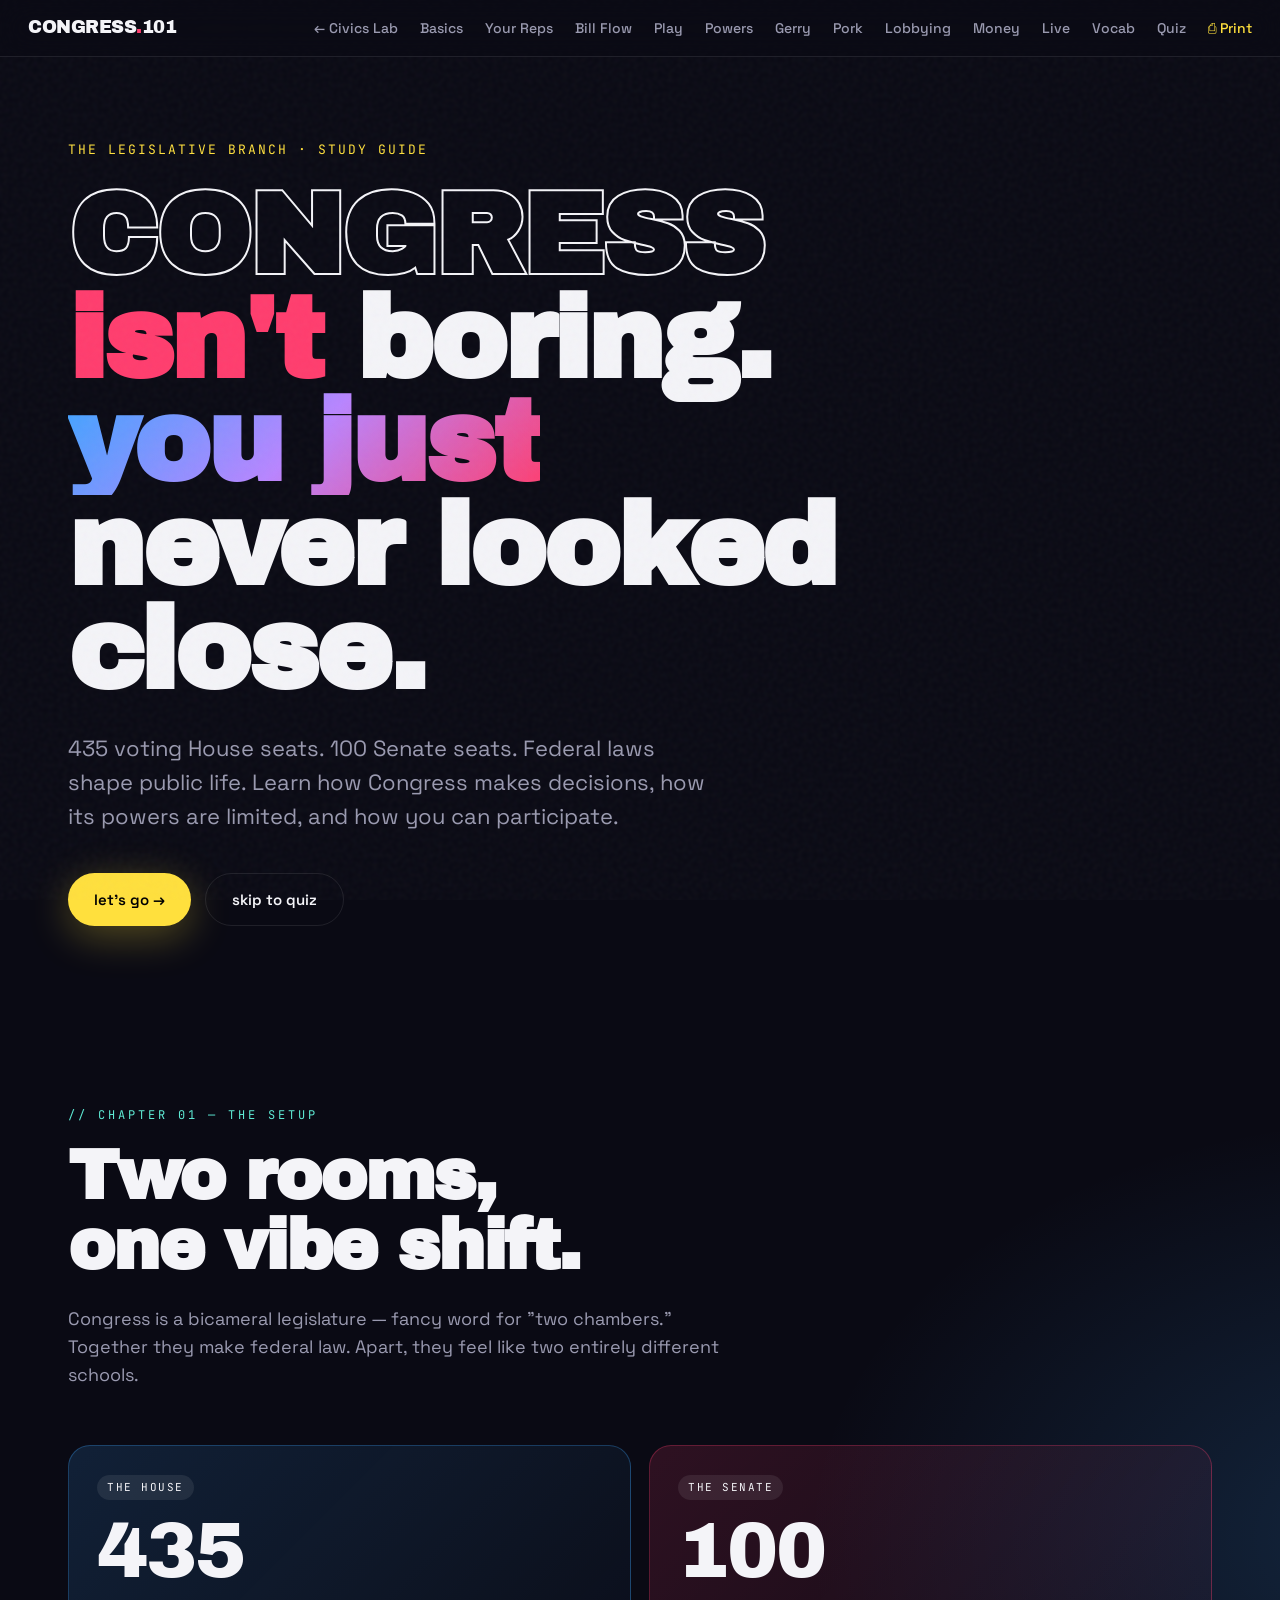
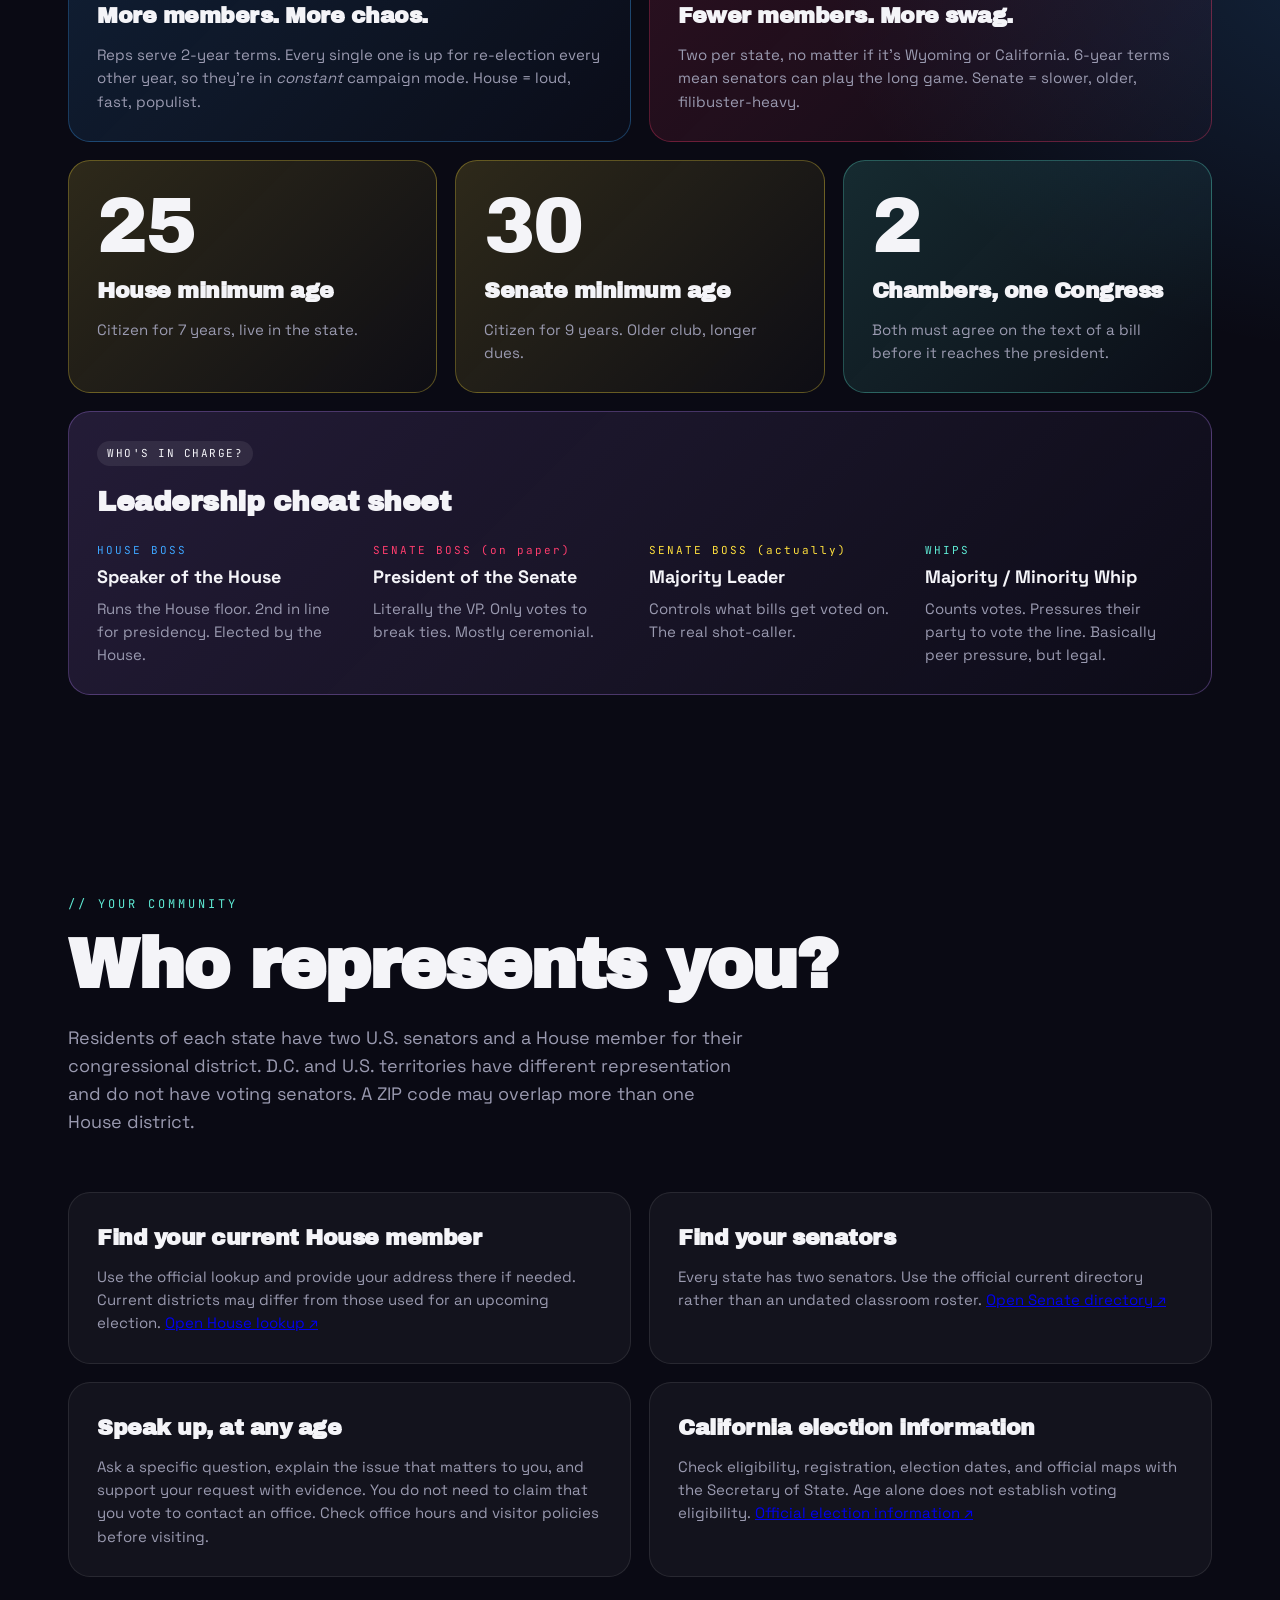
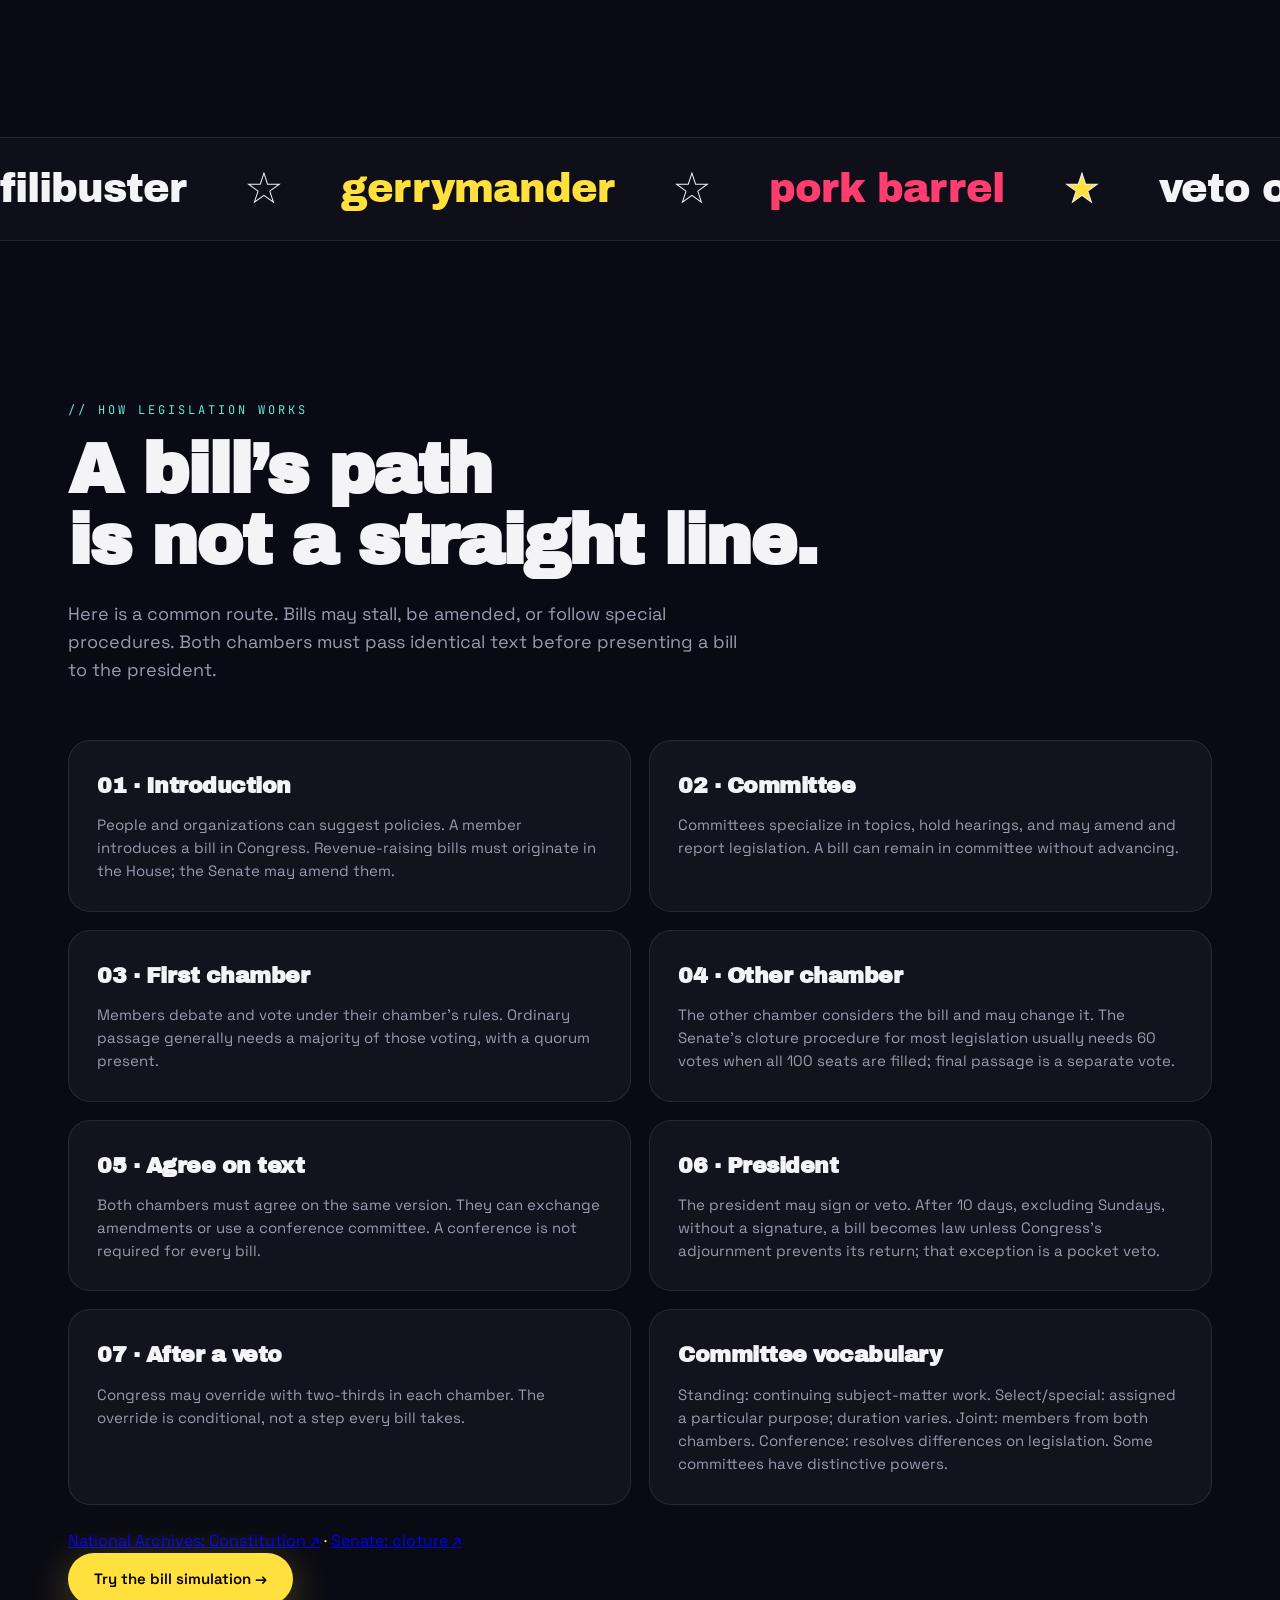
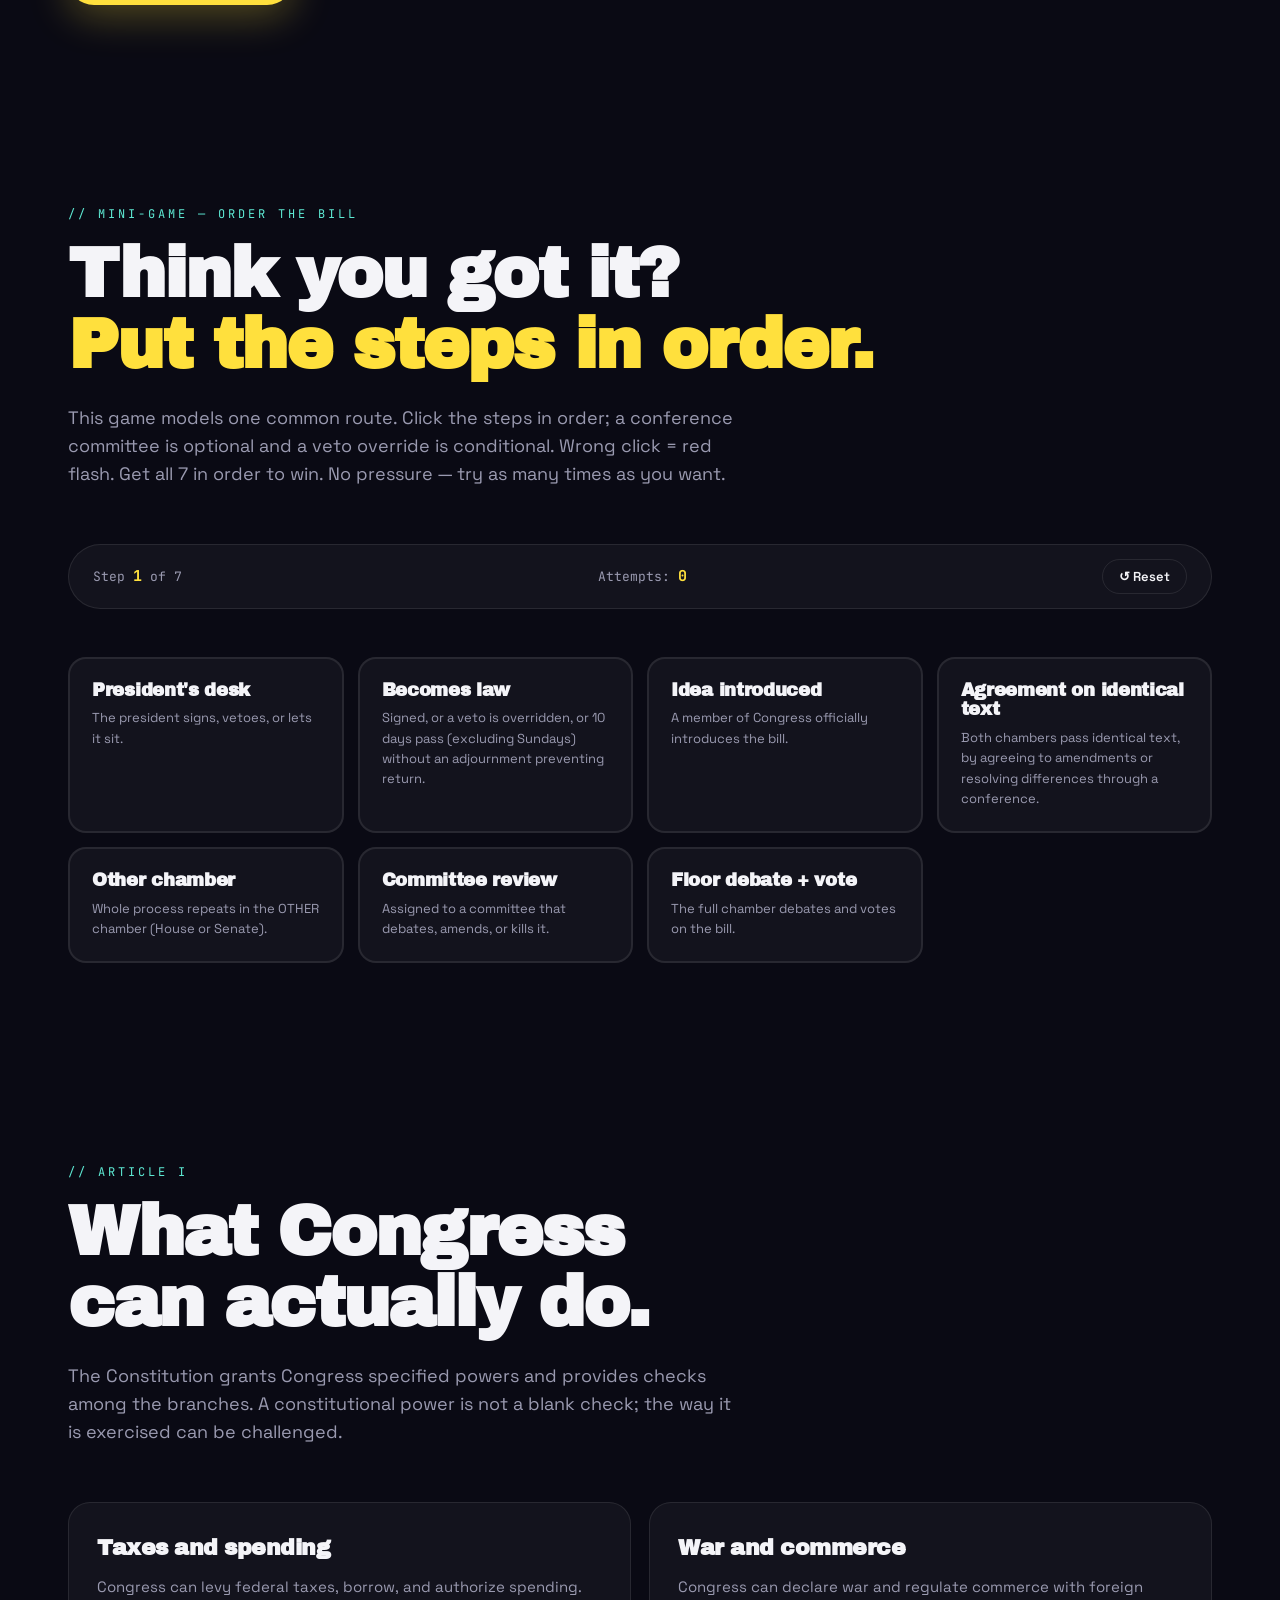
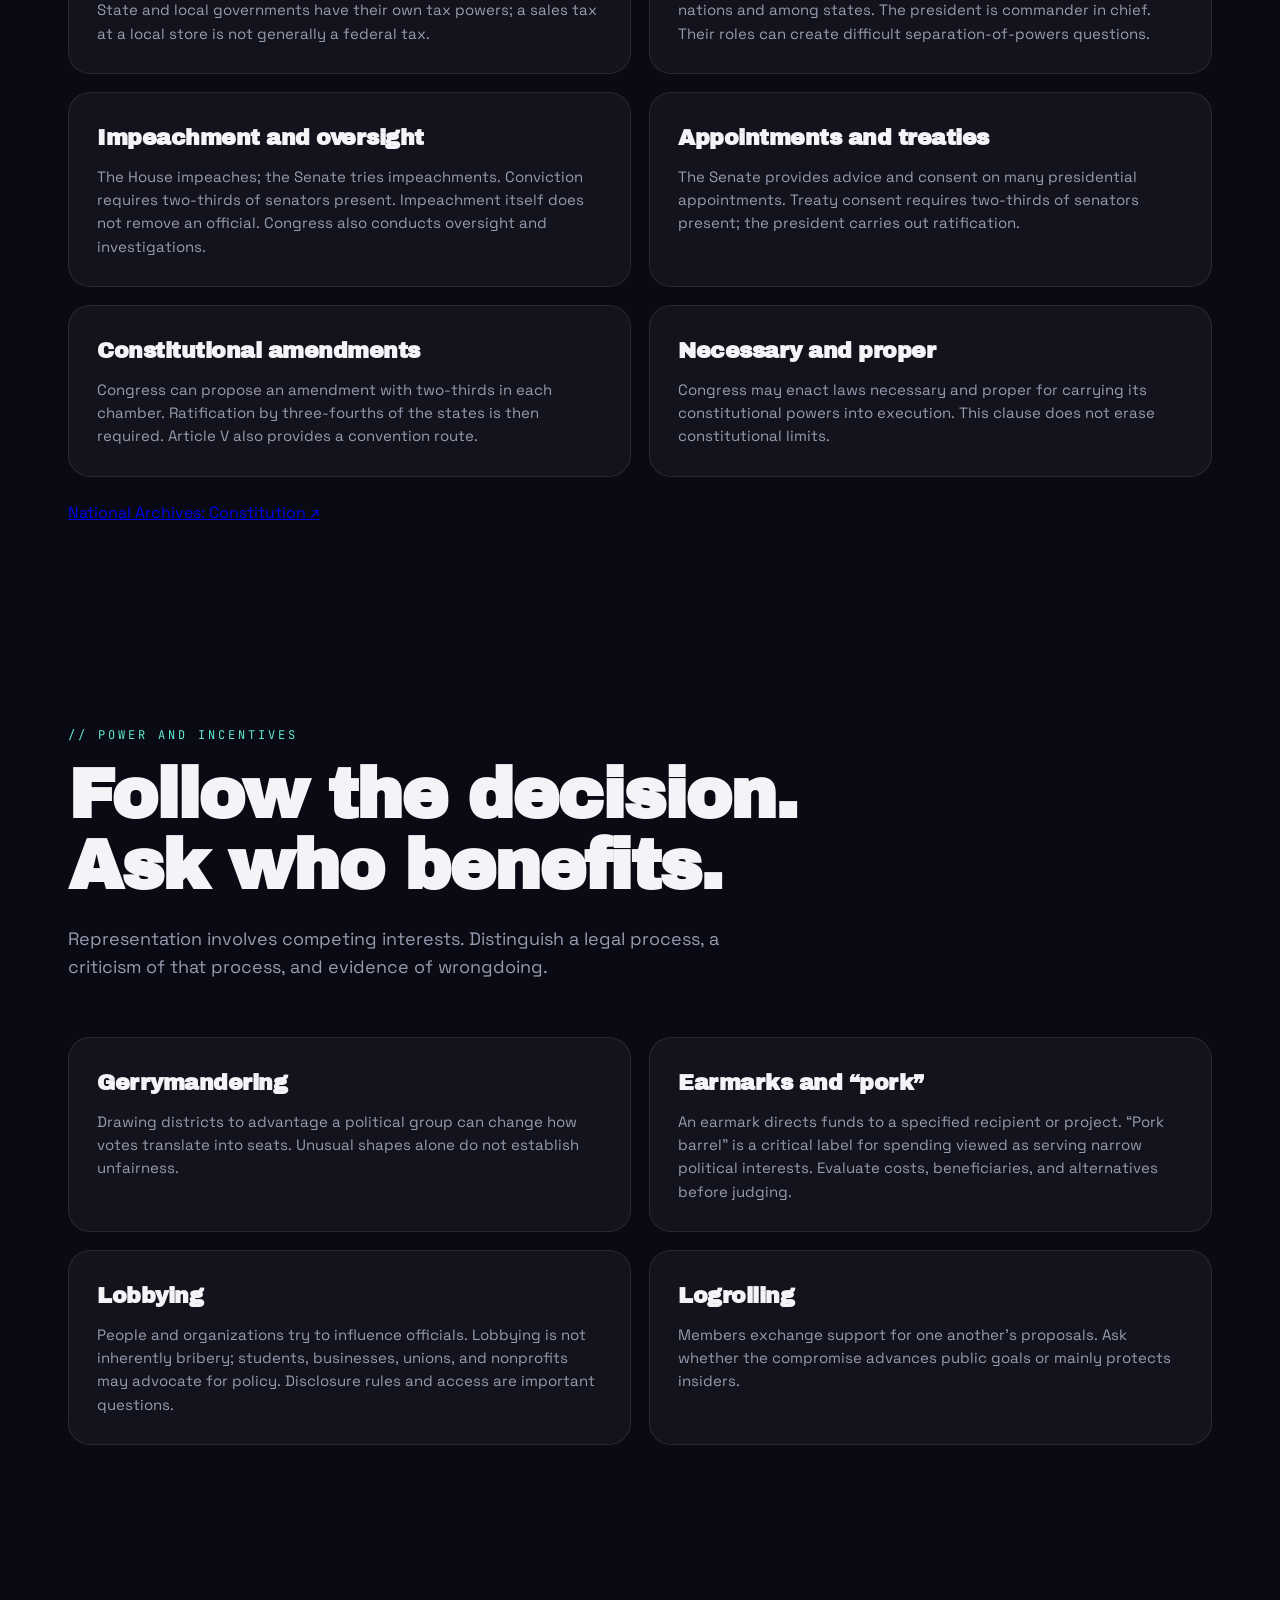
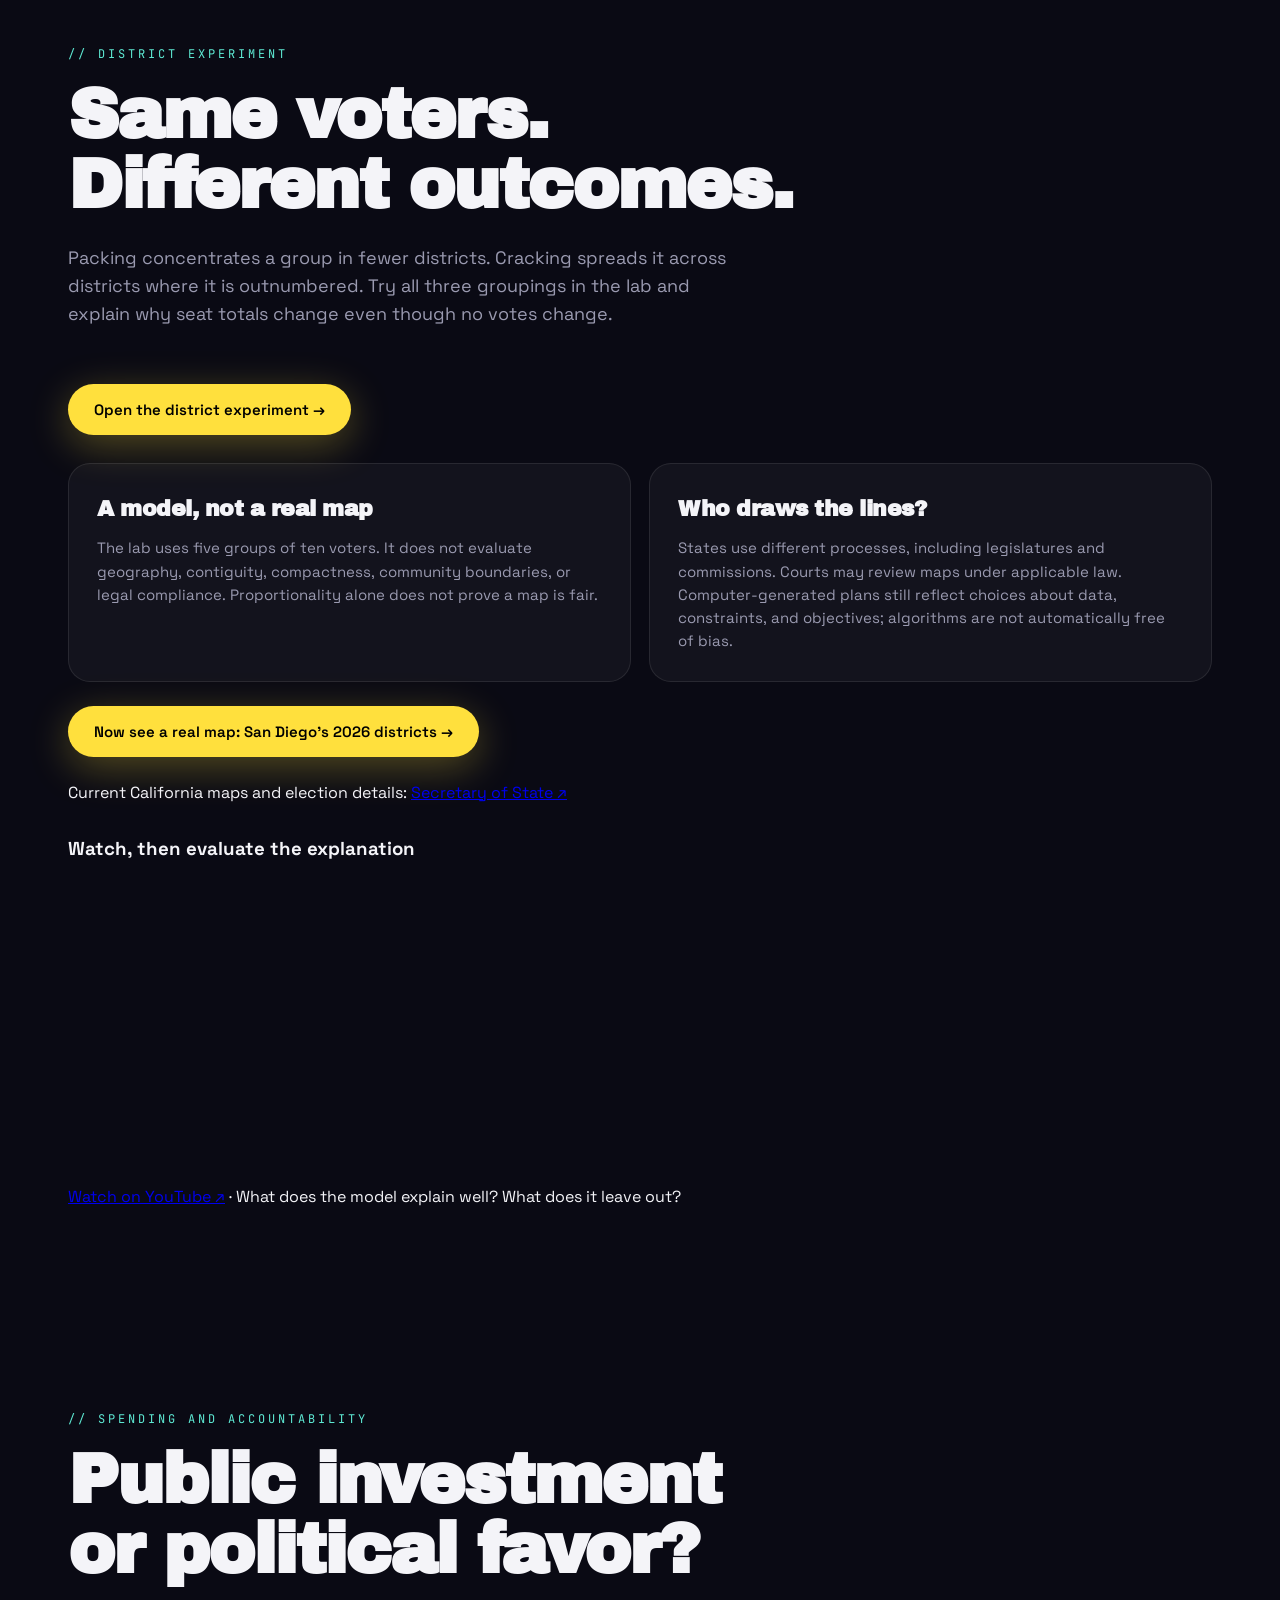
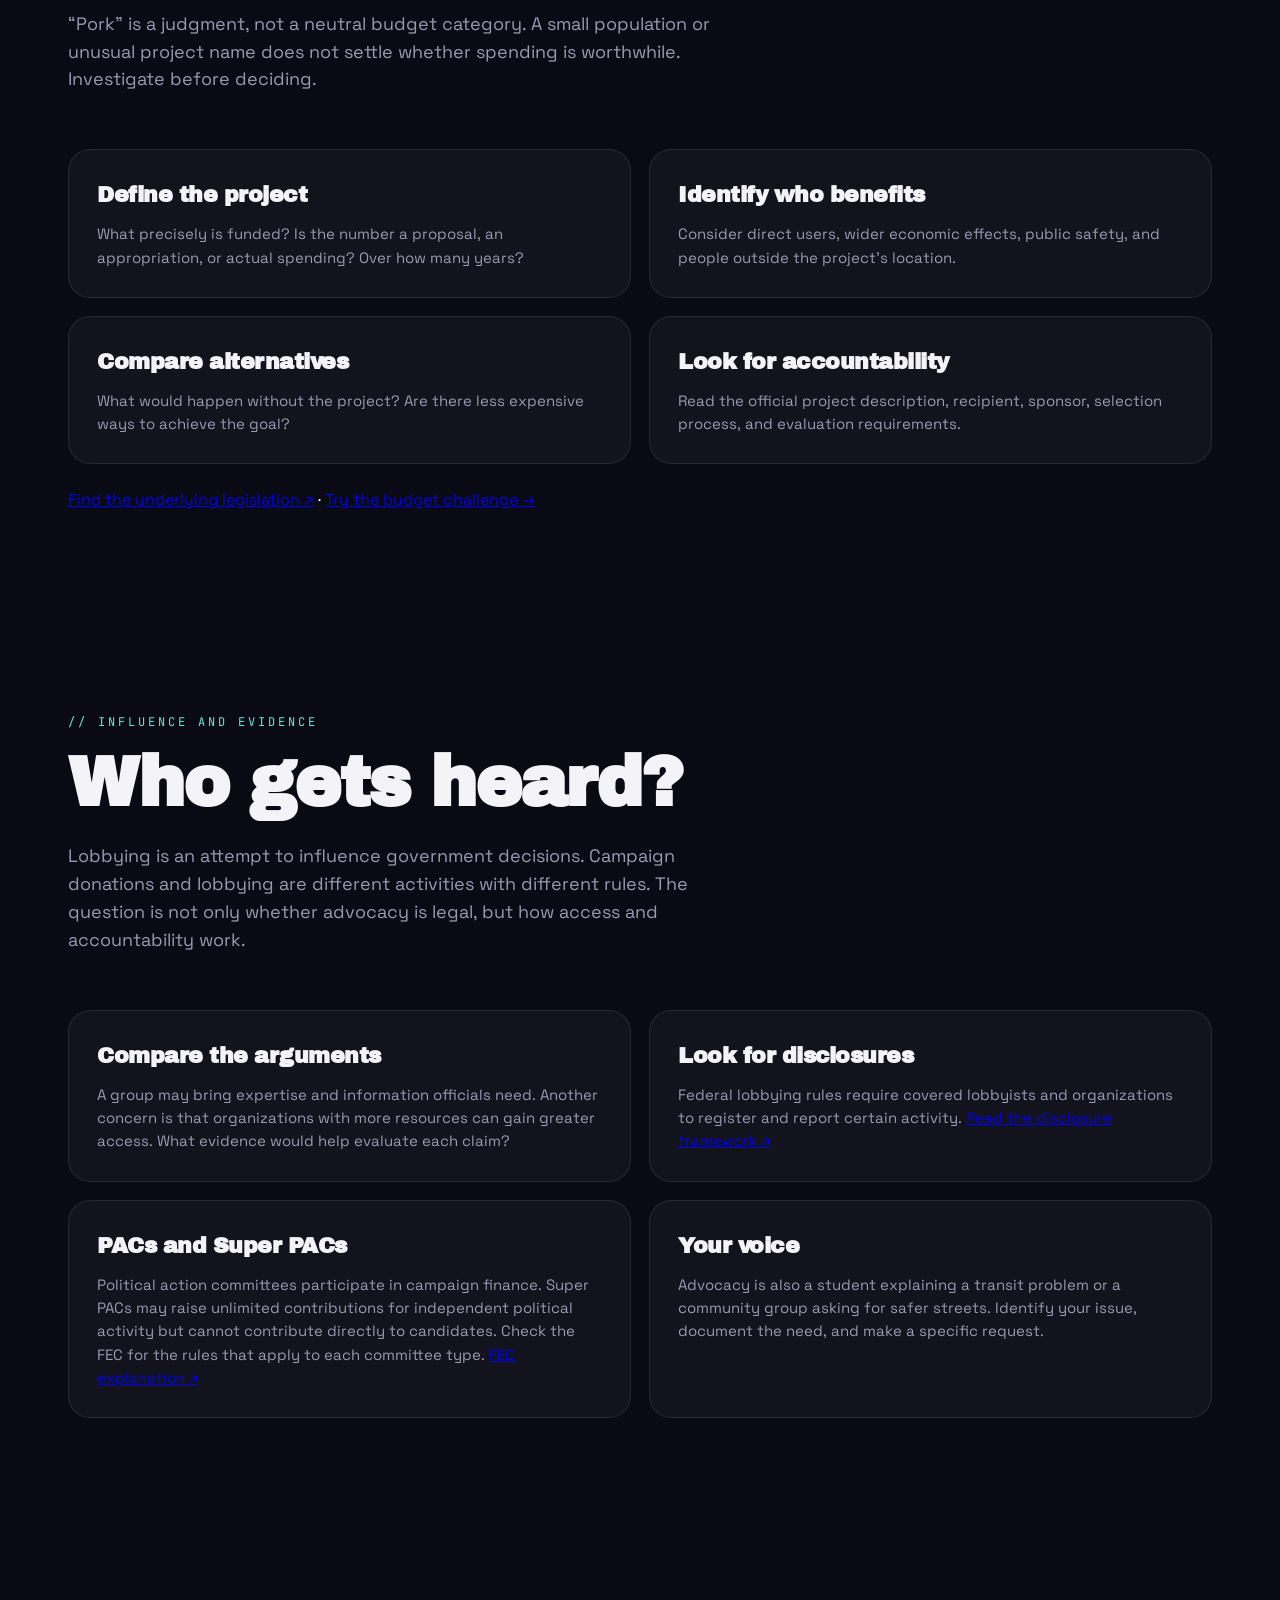
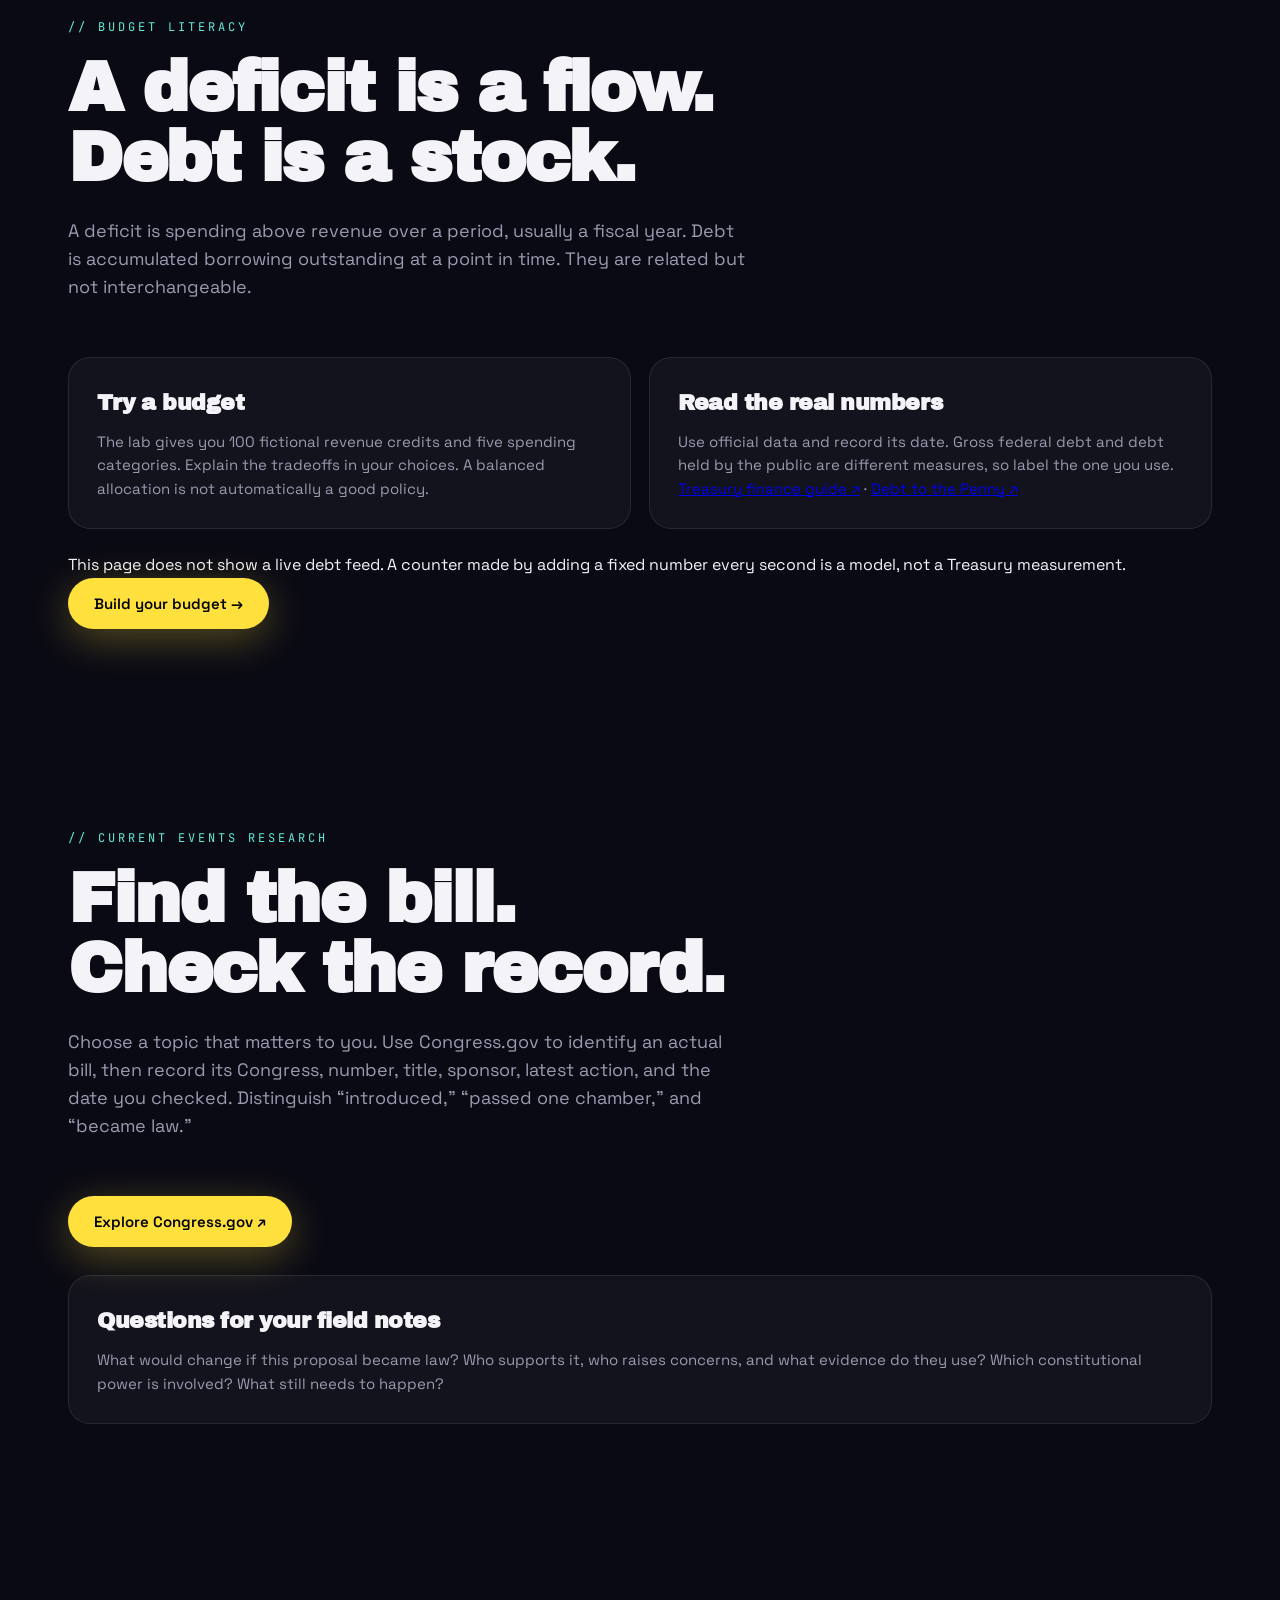
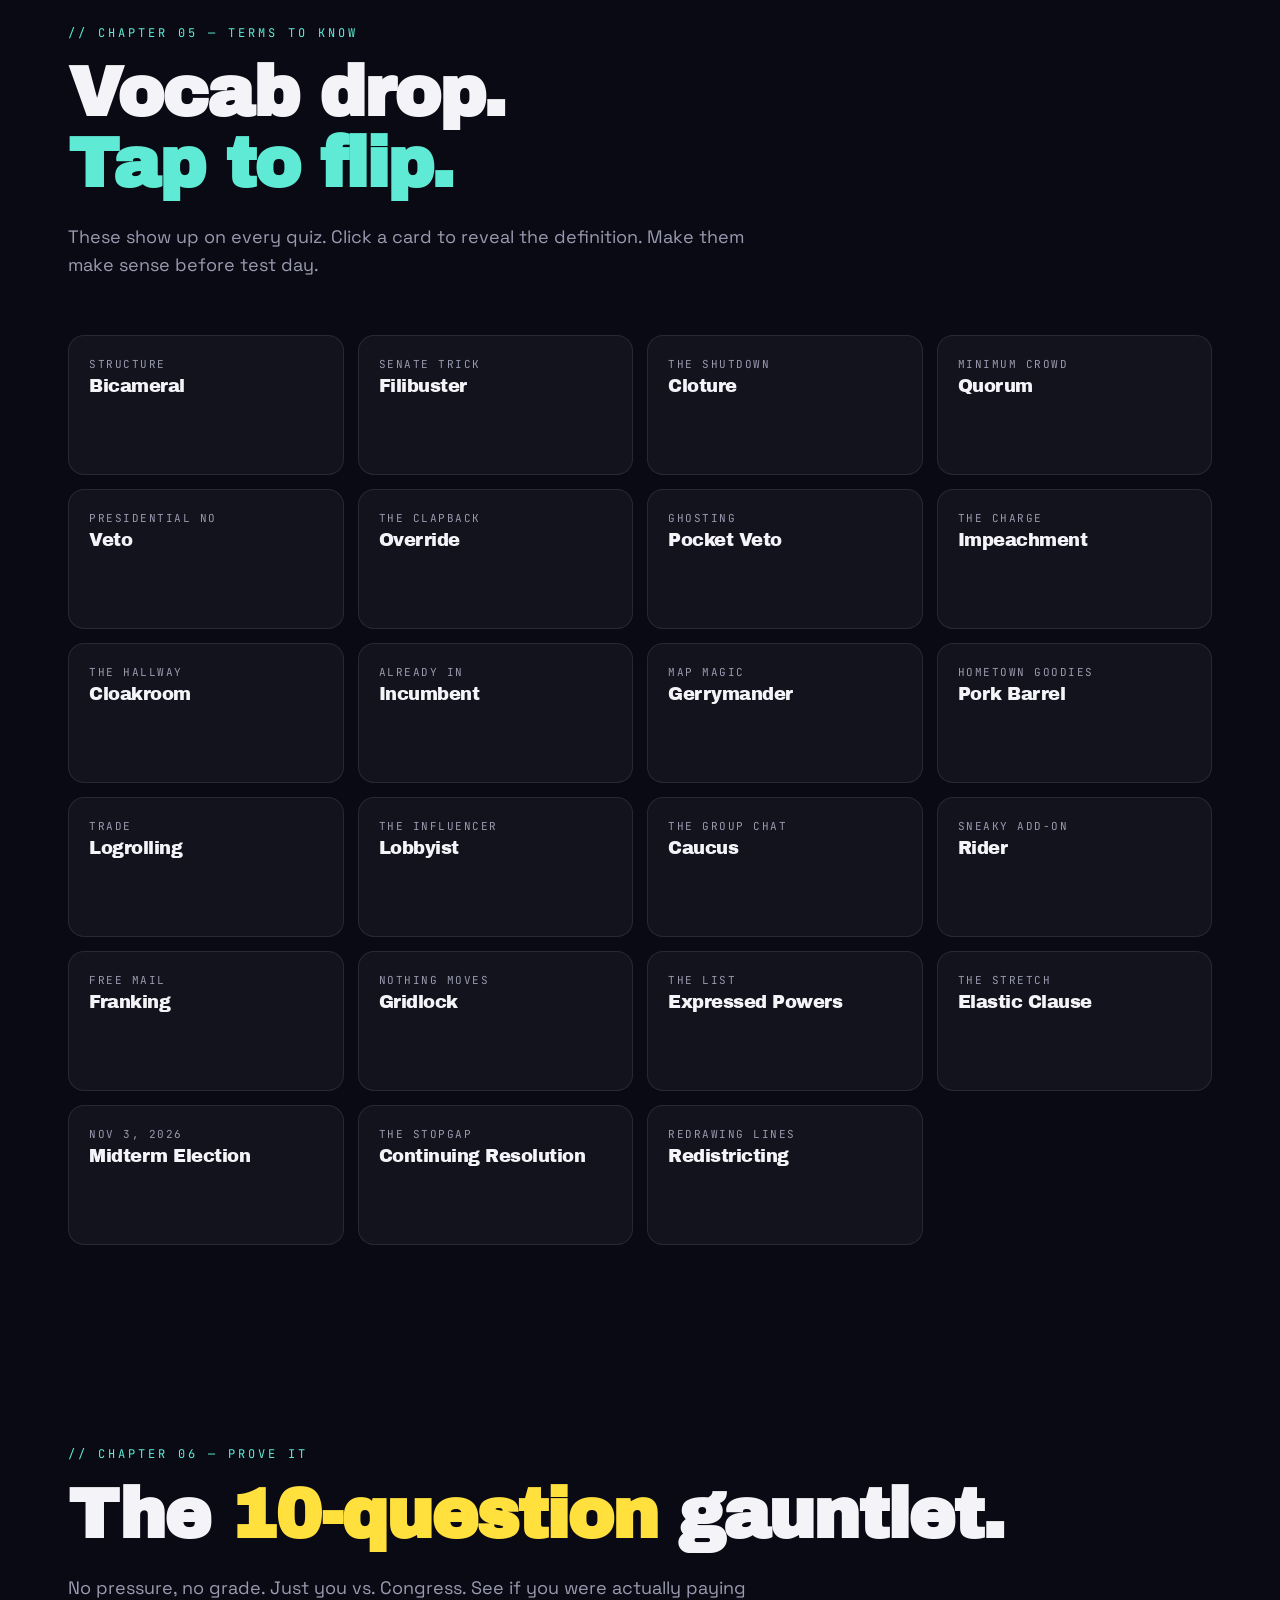
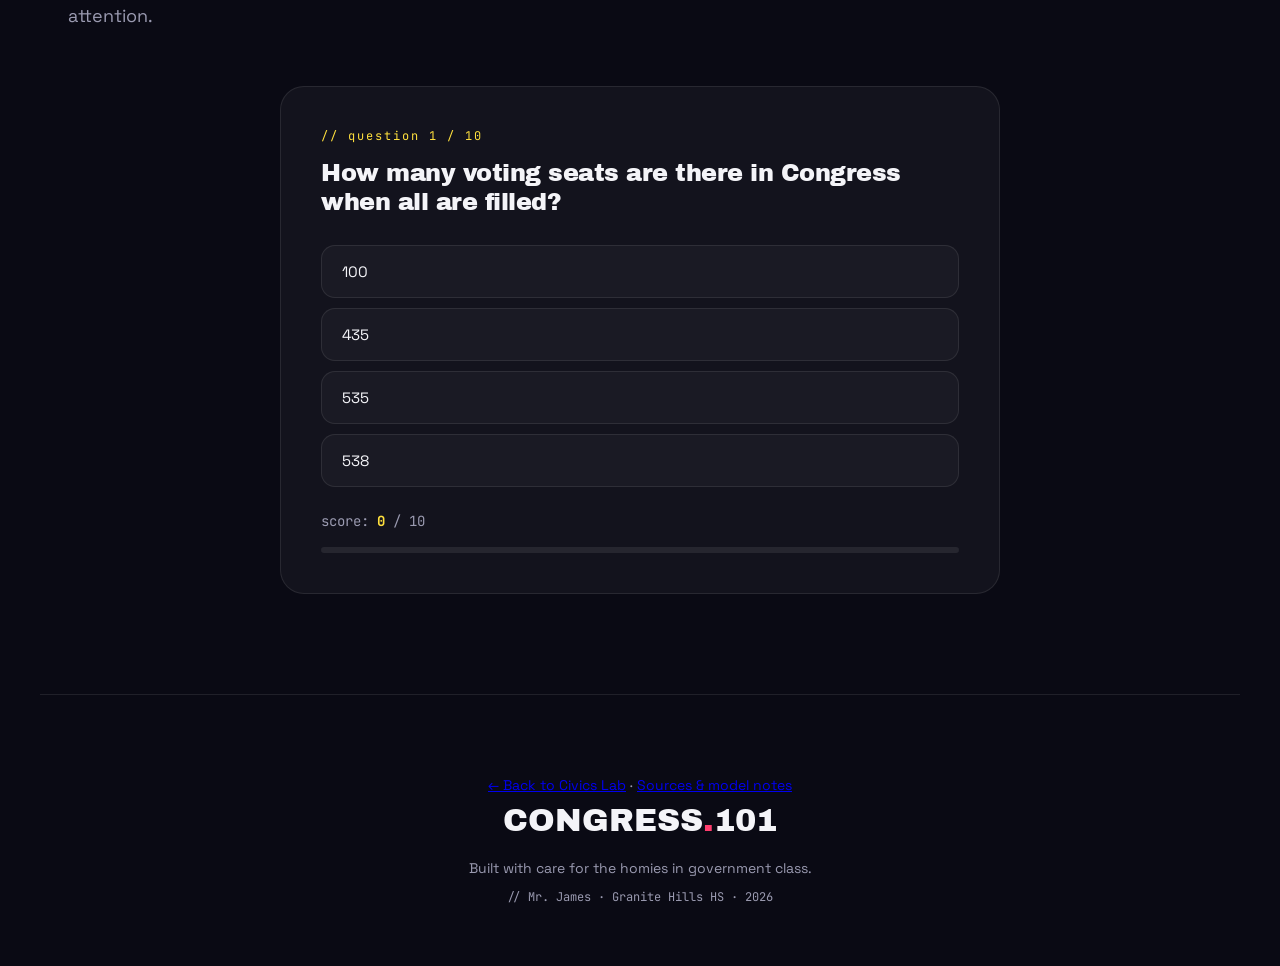
==== commit 244945f1: "Add Election Lab: San Diego's 2026 House races map New races.html page in the Civics Lab design: pre" ====
--- a/congress.html
+++ b/congress.html
@@ -1885,7 +1885,7 @@
 <section id="dirty"><div class="section-label">// Power and incentives</div><h2 class="section-title">Follow the decision.<br>Ask who benefits.</h2><p class="section-intro">Representation involves competing interests. Distinguish a legal process, a criticism of that process, and evidence of wrongdoing.</p><div class="bento"><div class="card half"><h3>Gerrymandering</h3><p>Drawing districts to advantage a political group can change how votes translate into seats. Unusual shapes alone do not establish unfairness.</p></div><div class="card half"><h3>Earmarks and “pork”</h3><p>An earmark directs funds to a specified recipient or project. “Pork barrel” is a critical label for spending viewed as serving narrow political interests. Evaluate costs, beneficiaries, and alternatives before judging.</p></div><div class="card half"><h3>Lobbying</h3><p>People and organizations try to influence officials. Lobbying is not inherently bribery; students, businesses, unions, and nonprofits may advocate for policy. Disclosure rules and access are important questions.</p></div><div class="card half"><h3>Logrolling</h3><p>Members exchange support for one another’s proposals. Ask whether the compromise advances public goals or mainly protects insiders.</p></div></div></section>
 
 <!-- GERRYMANDER DEEP DIVE -->
-<section id="gerrymander"><div class="section-label">// District experiment</div><h2 class="section-title">Same voters.<br>Different outcomes.</h2><p class="section-intro">Packing concentrates a group in fewer districts. Cracking spreads it across districts where it is outnumbered. Try all three groupings in the lab and explain why seat totals change even though no votes change.</p><a class="btn btn-primary" href="./#missions">Open the district experiment →</a><div class="bento" style="margin-top:28px"><div class="card half"><h3>A model, not a real map</h3><p>The lab uses five groups of ten voters. It does not evaluate geography, contiguity, compactness, community boundaries, or legal compliance. Proportionality alone does not prove a map is fair.</p></div><div class="card half"><h3>Who draws the lines?</h3><p>States use different processes, including legislatures and commissions. Courts may review maps under applicable law. Computer-generated plans still reflect choices about data, constraints, and objectives; algorithms are not automatically free of bias.</p></div></div><p style="margin-top:24px">Current California maps and election details: <a href="https://www.sos.ca.gov/elections" target="_blank" rel="noopener noreferrer">Secretary of State ↗</a></p><div style="margin-top:28px"><h3>Watch, then evaluate the explanation</h3><iframe width="560" height="315" style="max-width:100%;border:0" loading="lazy" src="https://www.youtube-nocookie.com/embed/Mky11UJb9AY" title="CGP Grey: Why Your Politicians Don’t Fear Your Vote" allowfullscreen></iframe><p><a href="https://www.youtube.com/watch?v=Mky11UJb9AY" target="_blank" rel="noopener noreferrer">Watch on YouTube ↗</a> · What does the model explain well? What does it leave out?</p></div></section>
+<section id="gerrymander"><div class="section-label">// District experiment</div><h2 class="section-title">Same voters.<br>Different outcomes.</h2><p class="section-intro">Packing concentrates a group in fewer districts. Cracking spreads it across districts where it is outnumbered. Try all three groupings in the lab and explain why seat totals change even though no votes change.</p><a class="btn btn-primary" href="./#missions">Open the district experiment →</a><div class="bento" style="margin-top:28px"><div class="card half"><h3>A model, not a real map</h3><p>The lab uses five groups of ten voters. It does not evaluate geography, contiguity, compactness, community boundaries, or legal compliance. Proportionality alone does not prove a map is fair.</p></div><div class="card half"><h3>Who draws the lines?</h3><p>States use different processes, including legislatures and commissions. Courts may review maps under applicable law. Computer-generated plans still reflect choices about data, constraints, and objectives; algorithms are not automatically free of bias.</p></div></div><p style="margin-top:24px"><a class="btn btn-primary" href="races.html">Now see a real map: San Diego’s 2026 districts →</a></p><p style="margin-top:24px">Current California maps and election details: <a href="https://www.sos.ca.gov/elections" target="_blank" rel="noopener noreferrer">Secretary of State ↗</a></p><div style="margin-top:28px"><h3>Watch, then evaluate the explanation</h3><iframe width="560" height="315" style="max-width:100%;border:0" loading="lazy" src="https://www.youtube-nocookie.com/embed/Mky11UJb9AY" title="CGP Grey: Why Your Politicians Don’t Fear Your Vote" allowfullscreen></iframe><p><a href="https://www.youtube.com/watch?v=Mky11UJb9AY" target="_blank" rel="noopener noreferrer">Watch on YouTube ↗</a> · What does the model explain well? What does it leave out?</p></div></section>
 
 <!-- PORK HALL OF SHAME -->
 <section id="pork"><div class="section-label">// Spending and accountability</div><h2 class="section-title">Public investment<br>or political favor?</h2><p class="section-intro">“Pork” is a judgment, not a neutral budget category. A small population or unusual project name does not settle whether spending is worthwhile. Investigate before deciding.</p><div class="bento"><div class="card half"><h3>Define the project</h3><p>What precisely is funded? Is the number a proposal, an appropriation, or actual spending? Over how many years?</p></div><div class="card half"><h3>Identify who benefits</h3><p>Consider direct users, wider economic effects, public safety, and people outside the project’s location.</p></div><div class="card half"><h3>Compare alternatives</h3><p>What would happen without the project? Are there less expensive ways to achieve the goal?</p></div><div class="card half"><h3>Look for accountability</h3><p>Read the official project description, recipient, sponsor, selection process, and evaluation requirements.</p></div></div><p style="margin-top:24px"><a href="https://www.congress.gov/browse" target="_blank" rel="noopener noreferrer">Find the underlying legislation ↗</a> · <a href="./#missions">Try the budget challenge →</a></p></section>
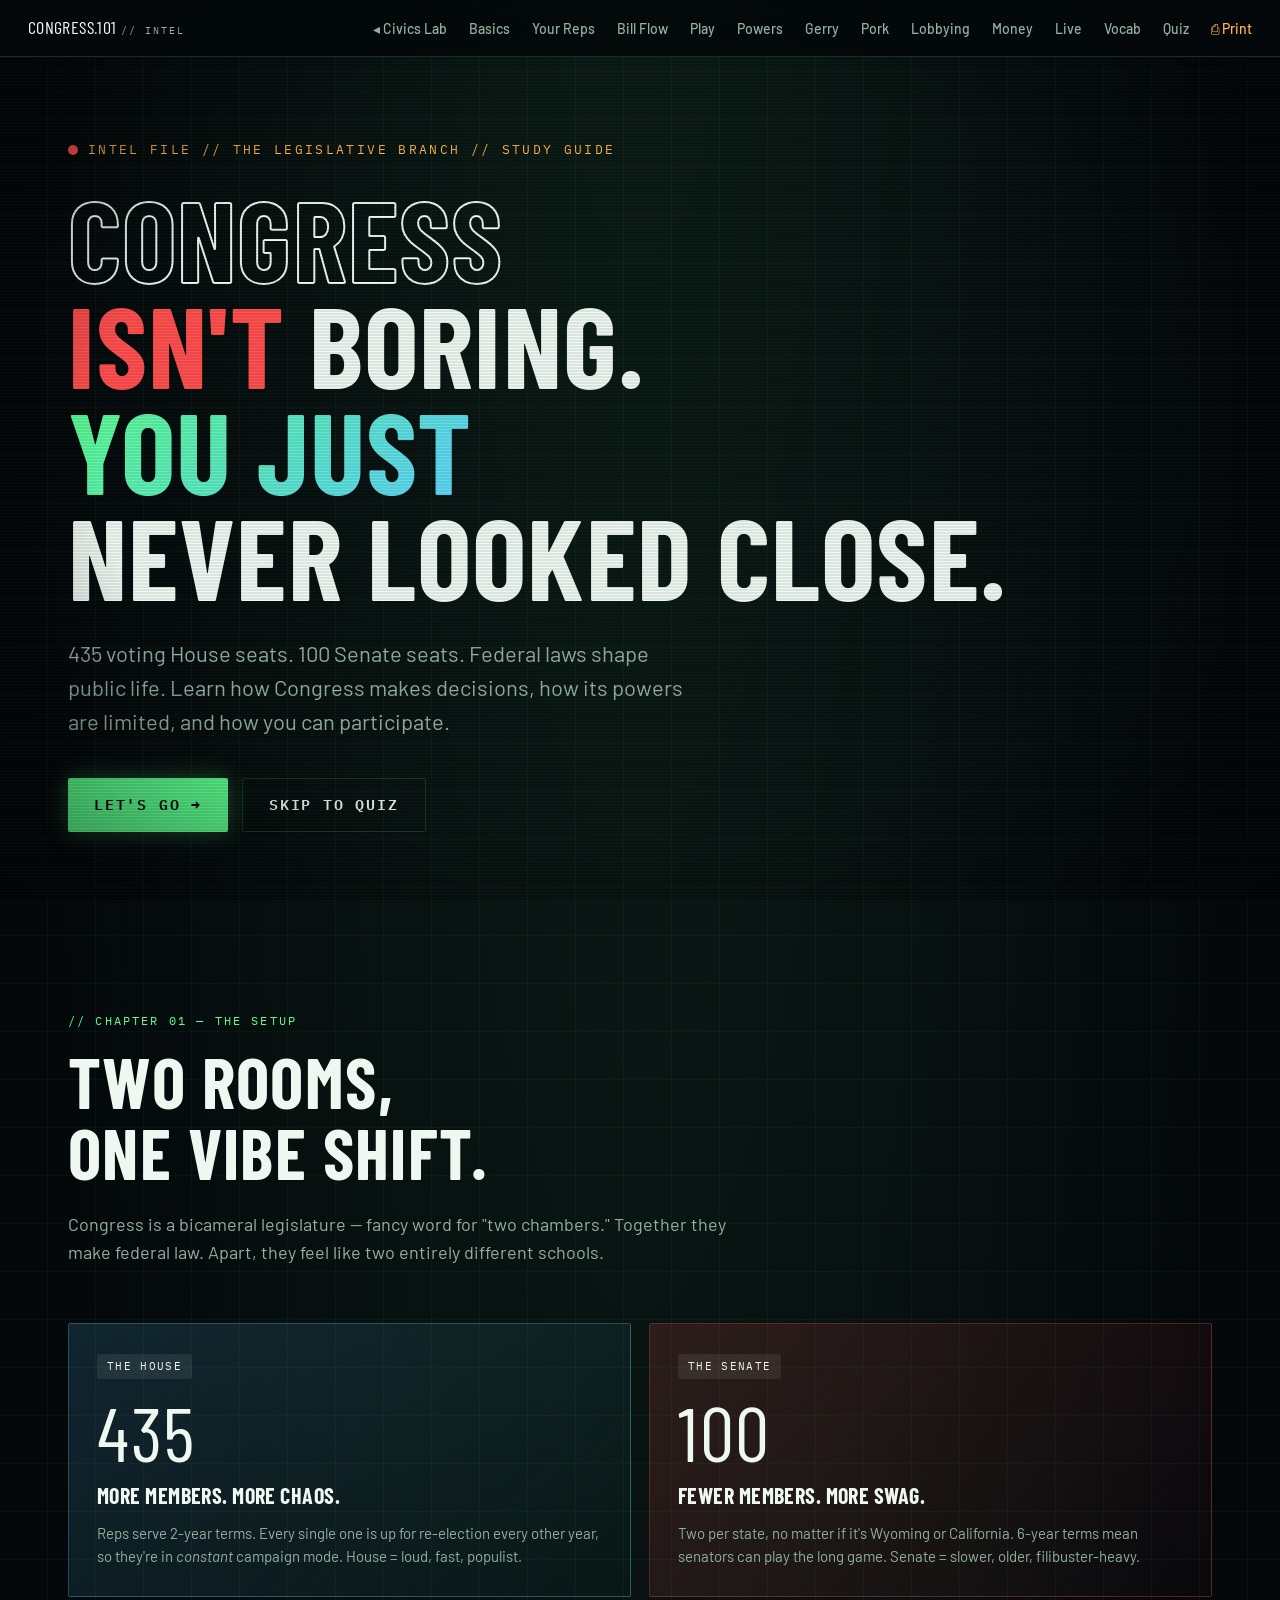
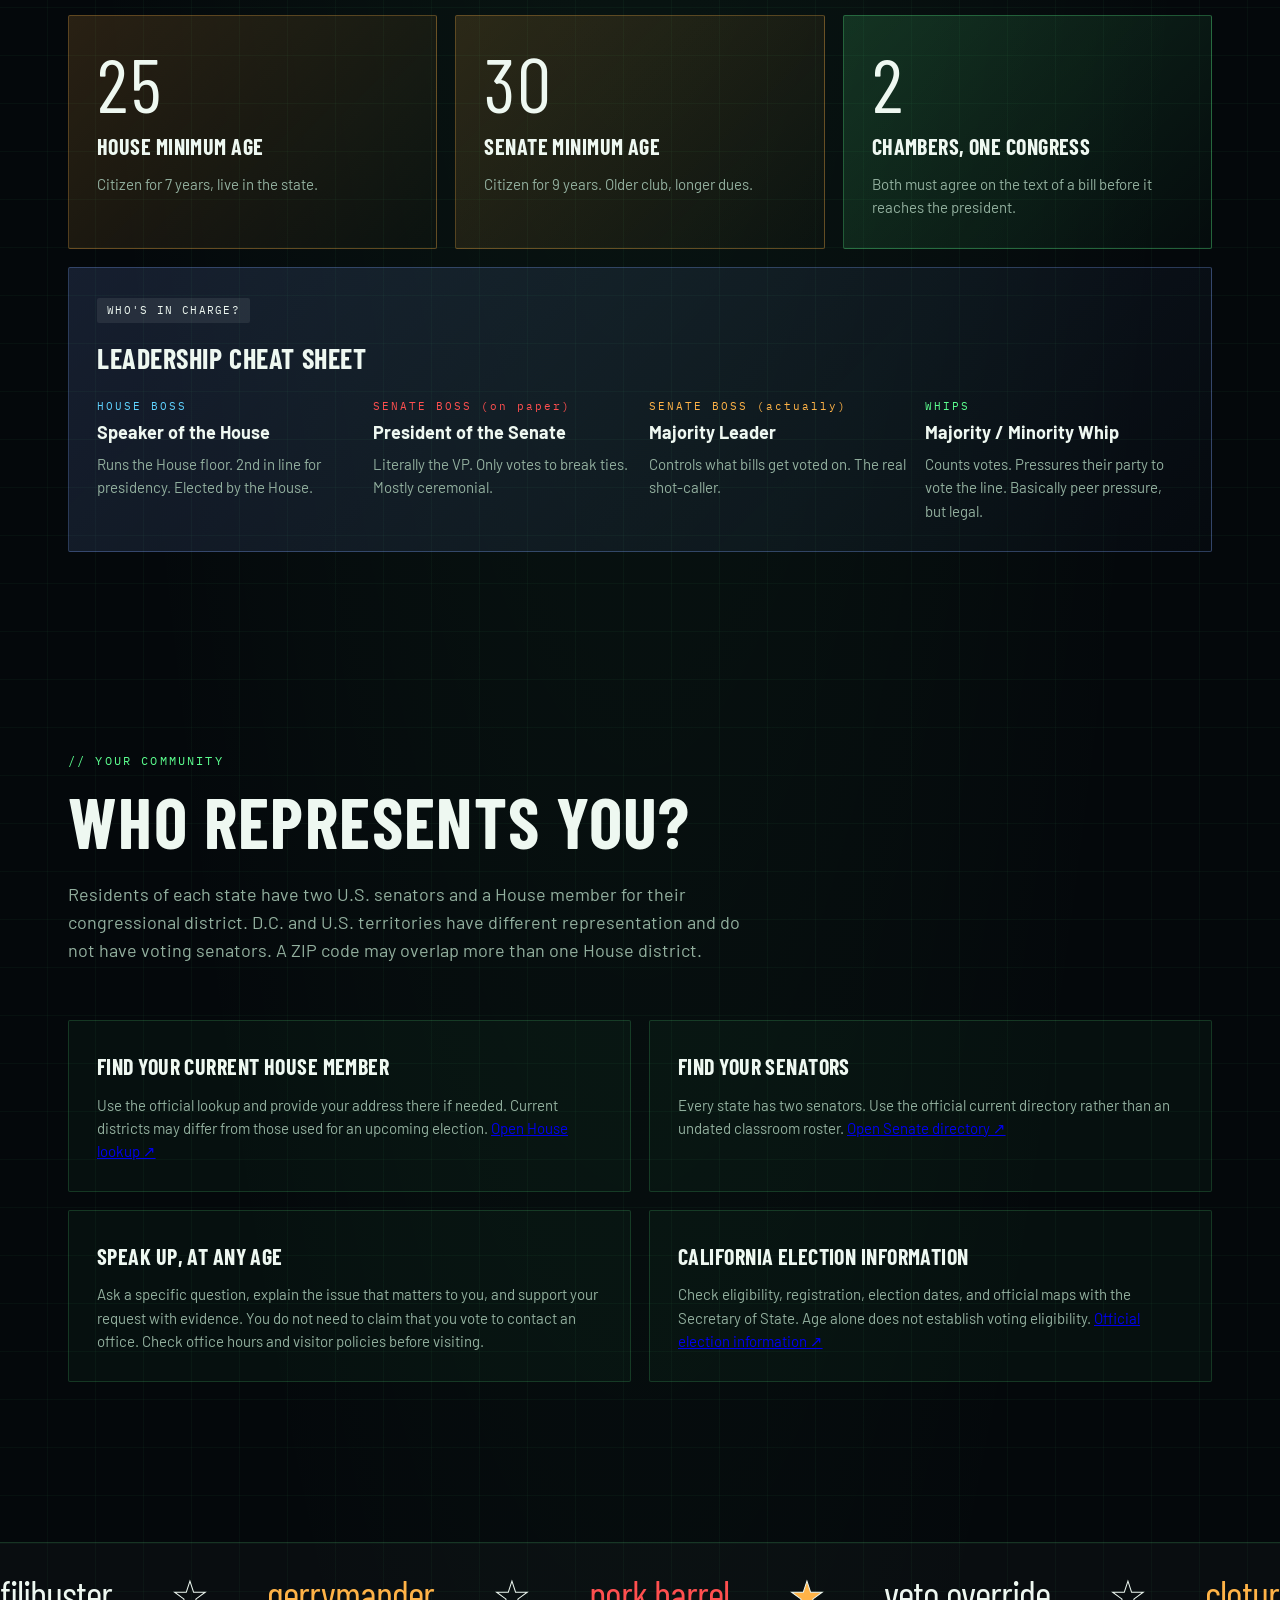
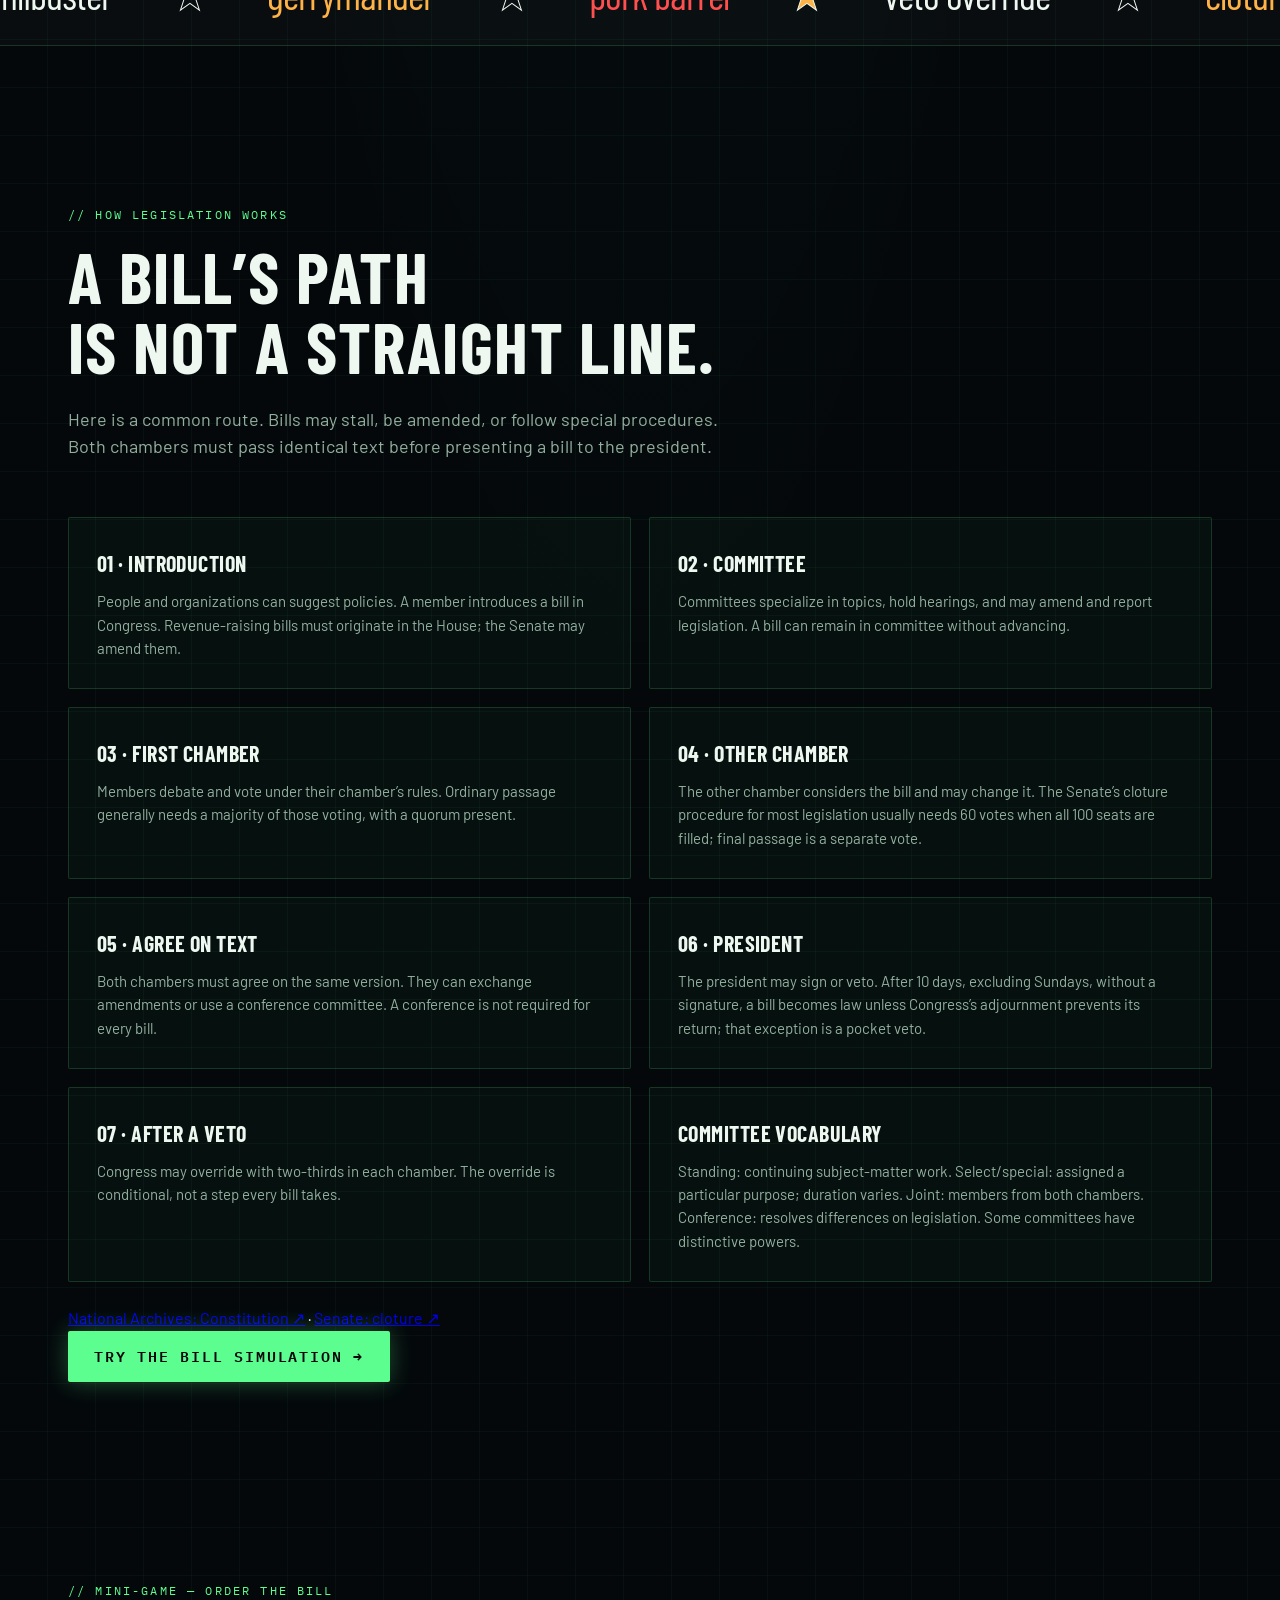
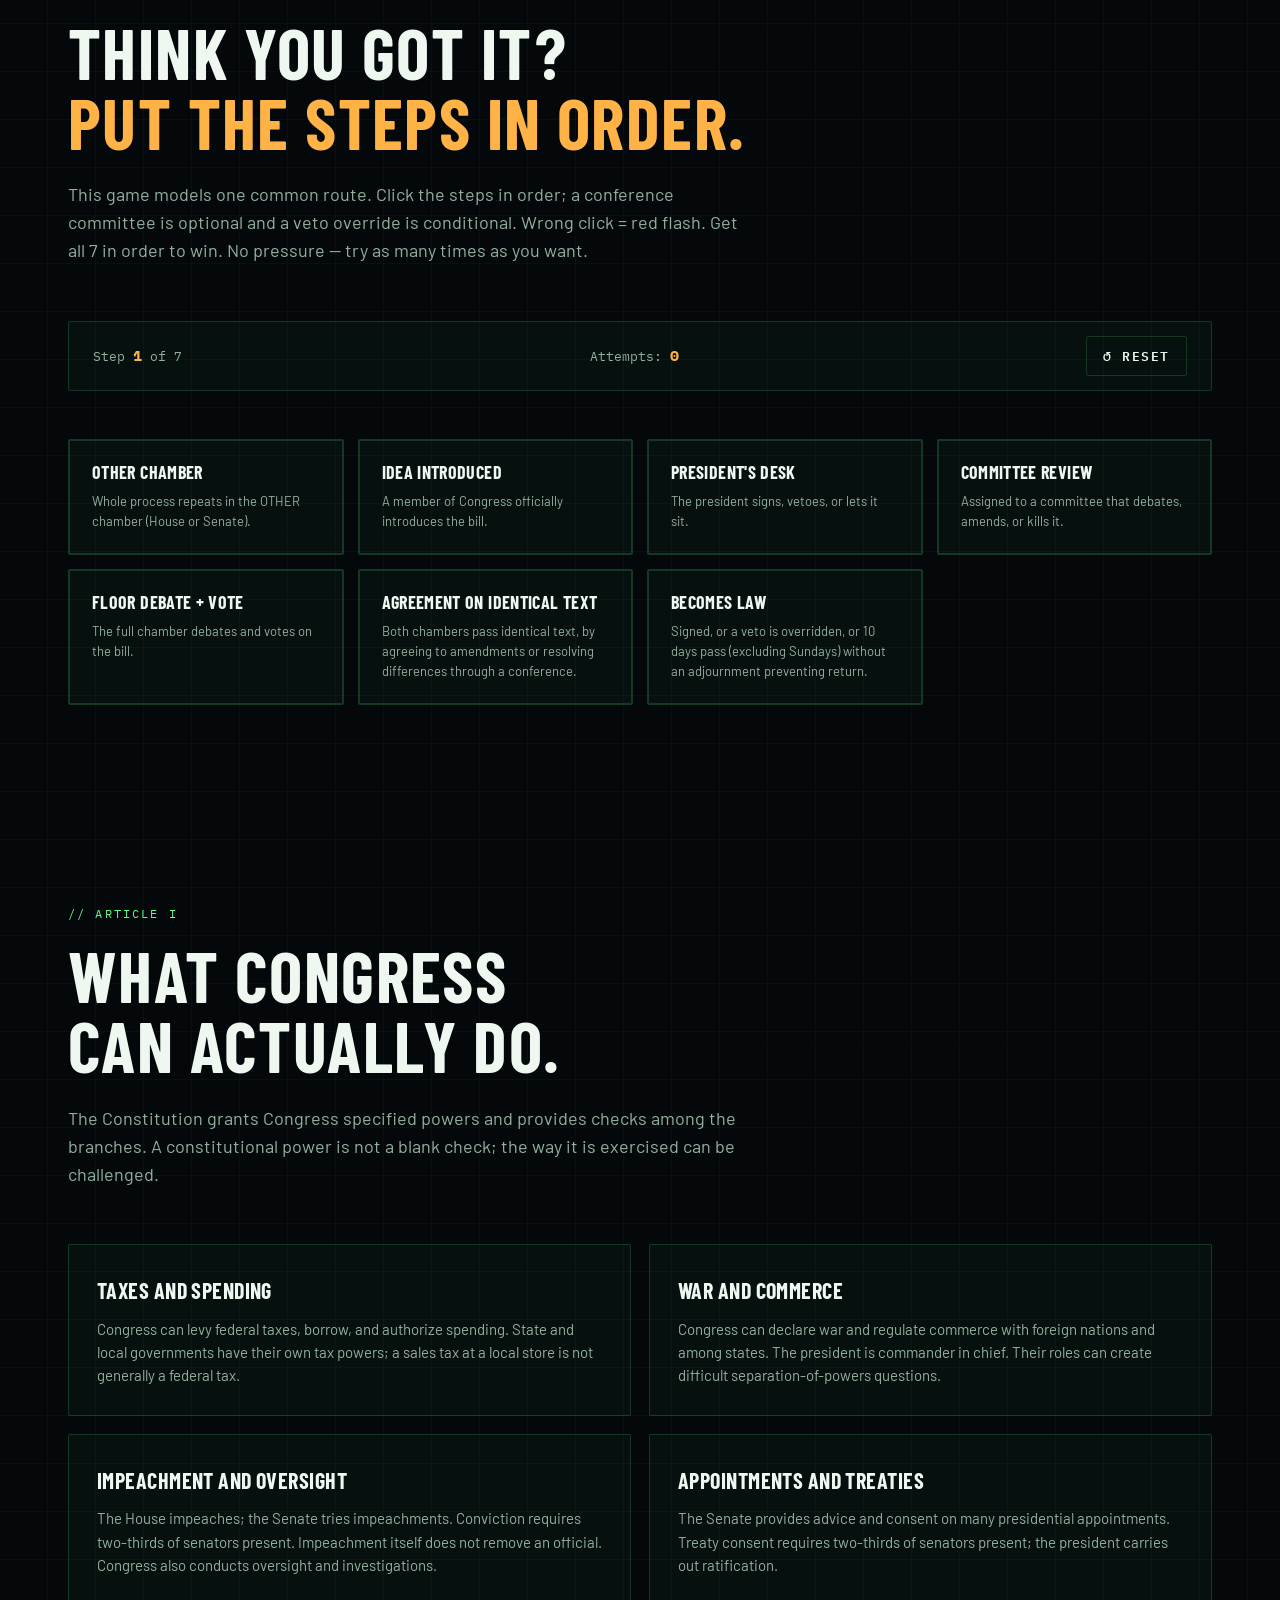
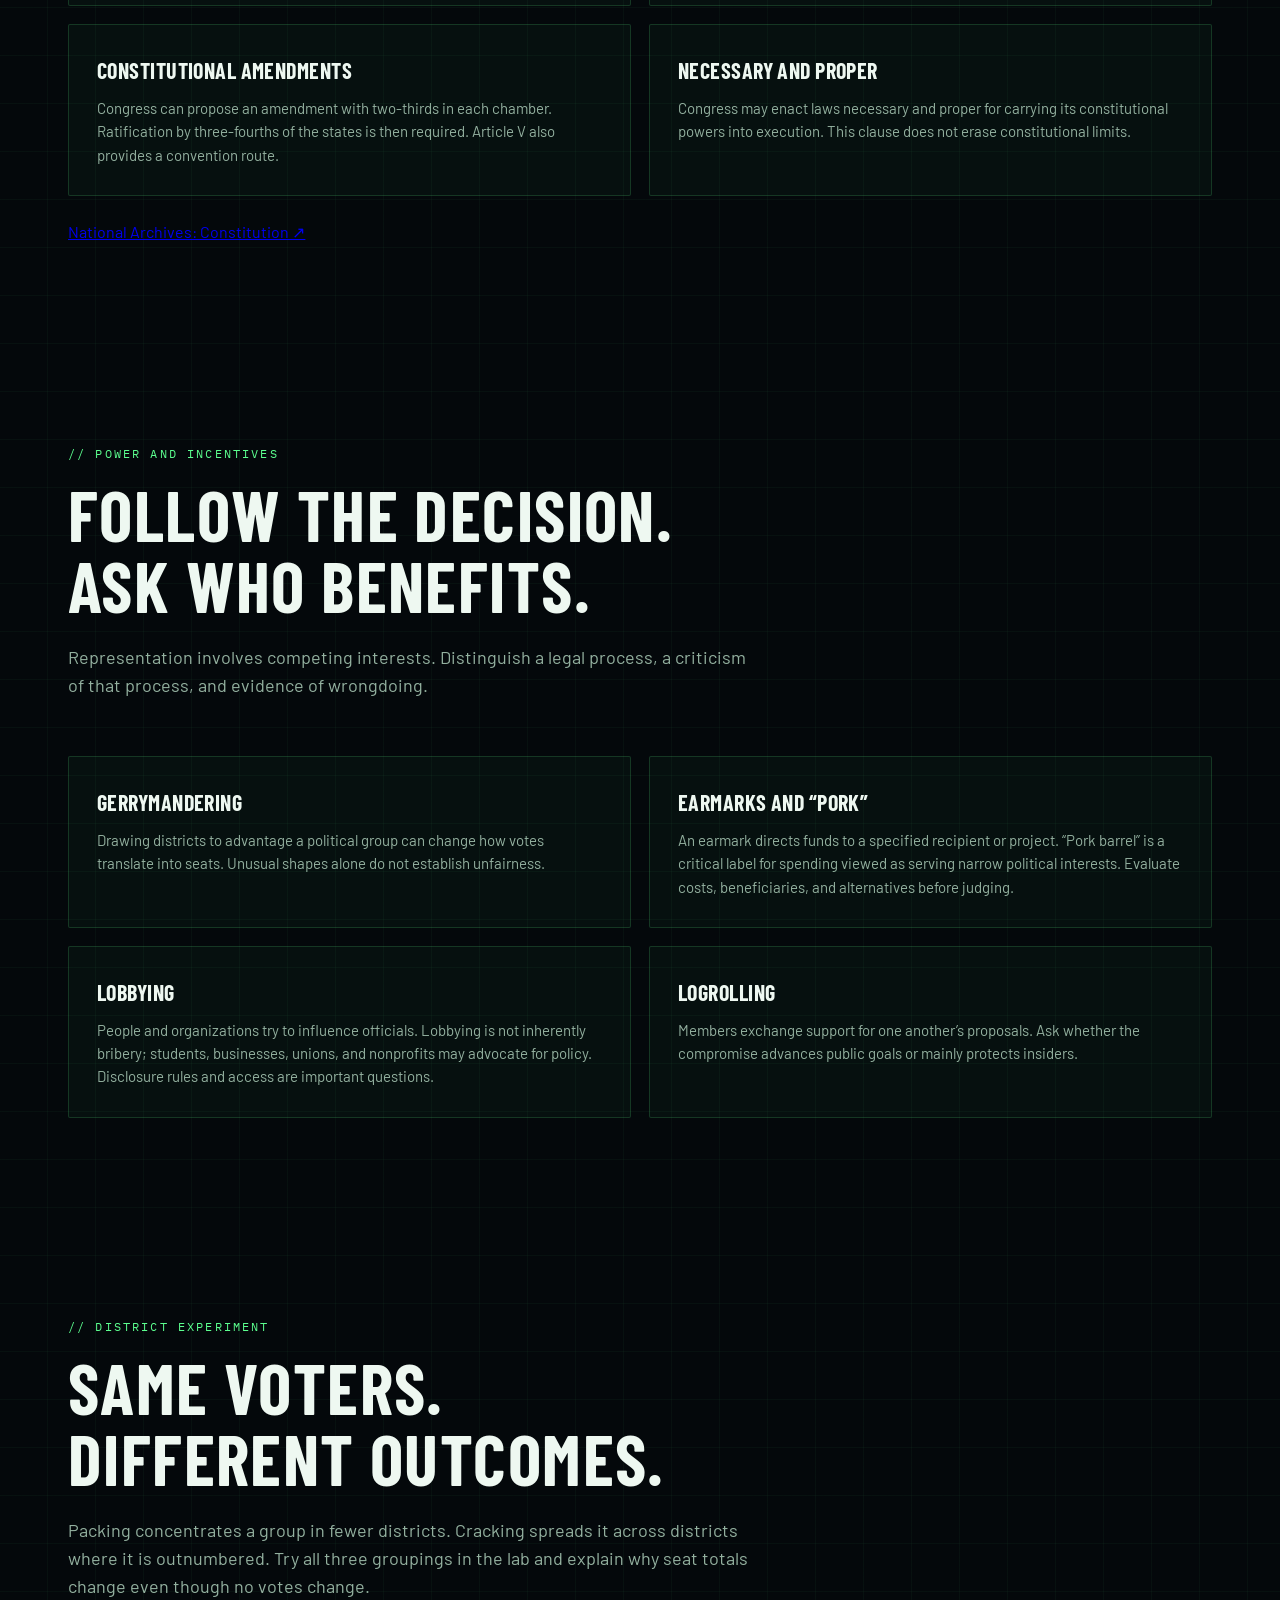
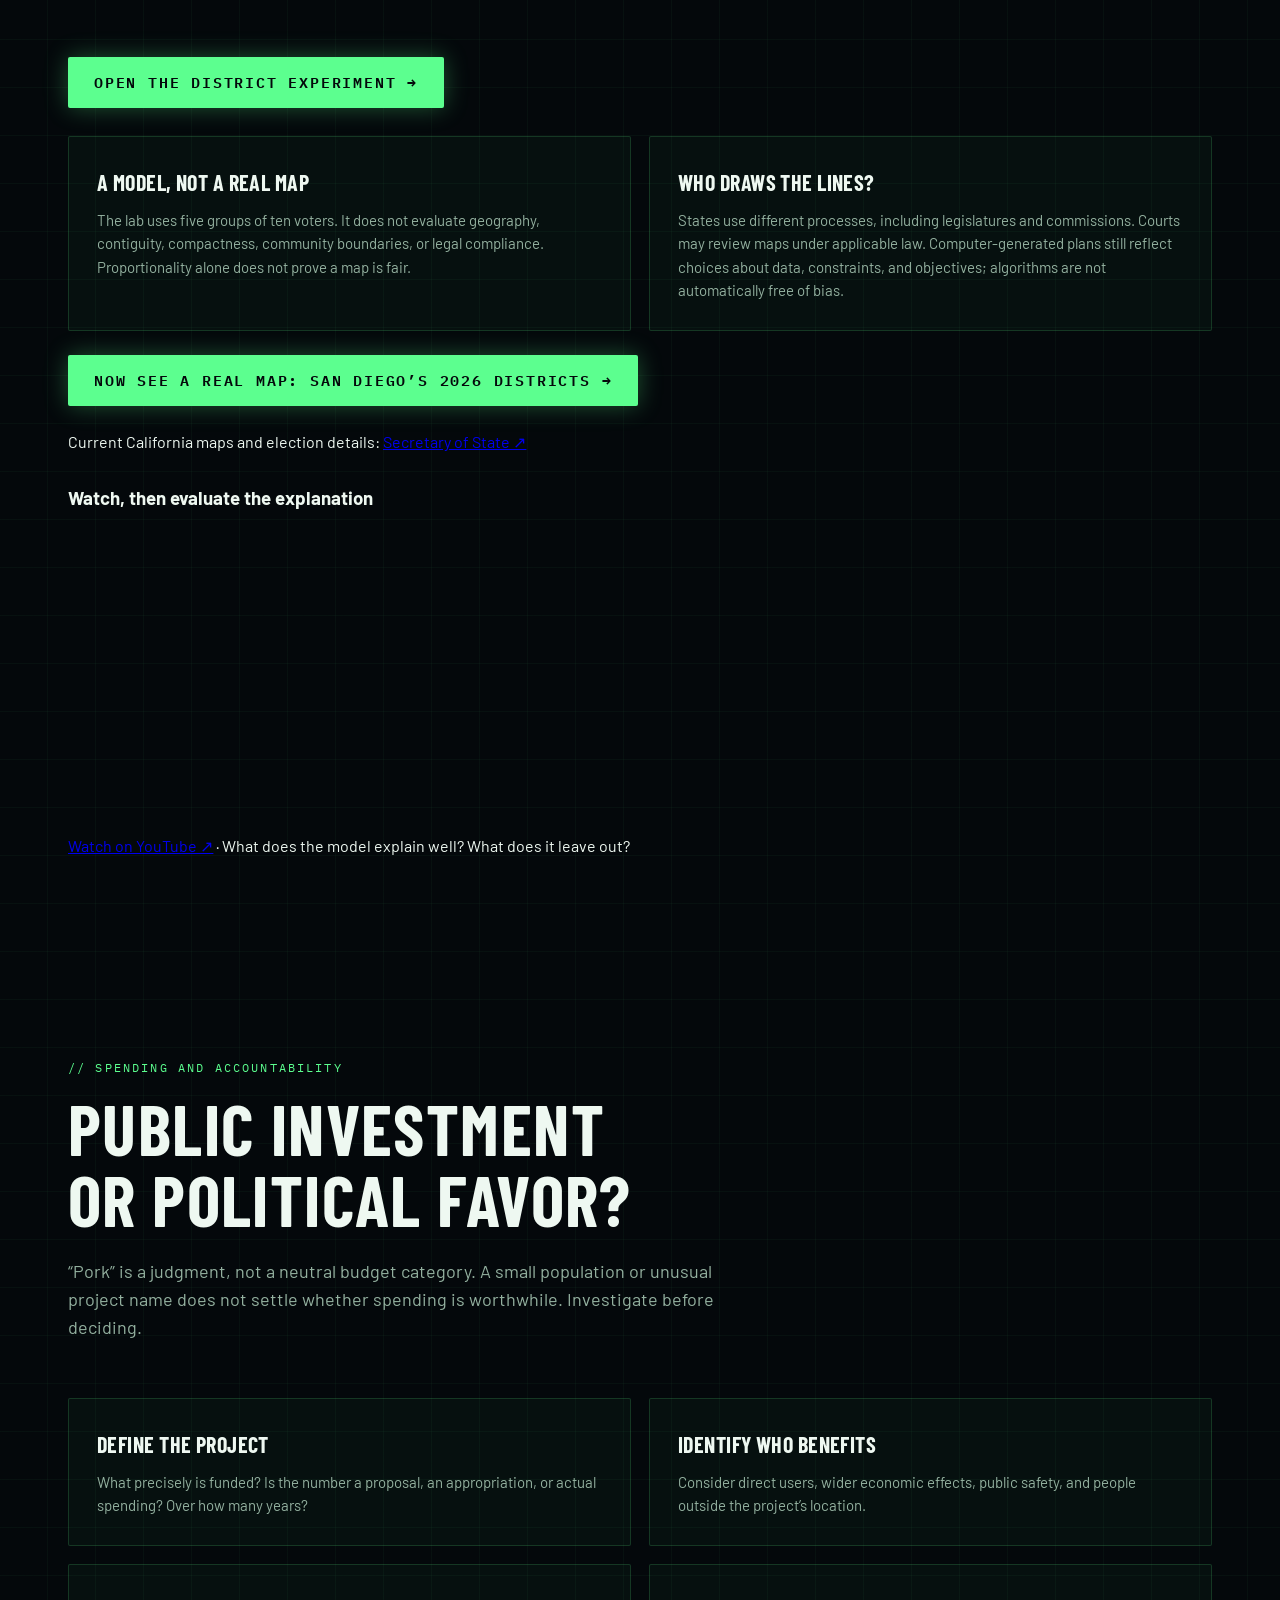
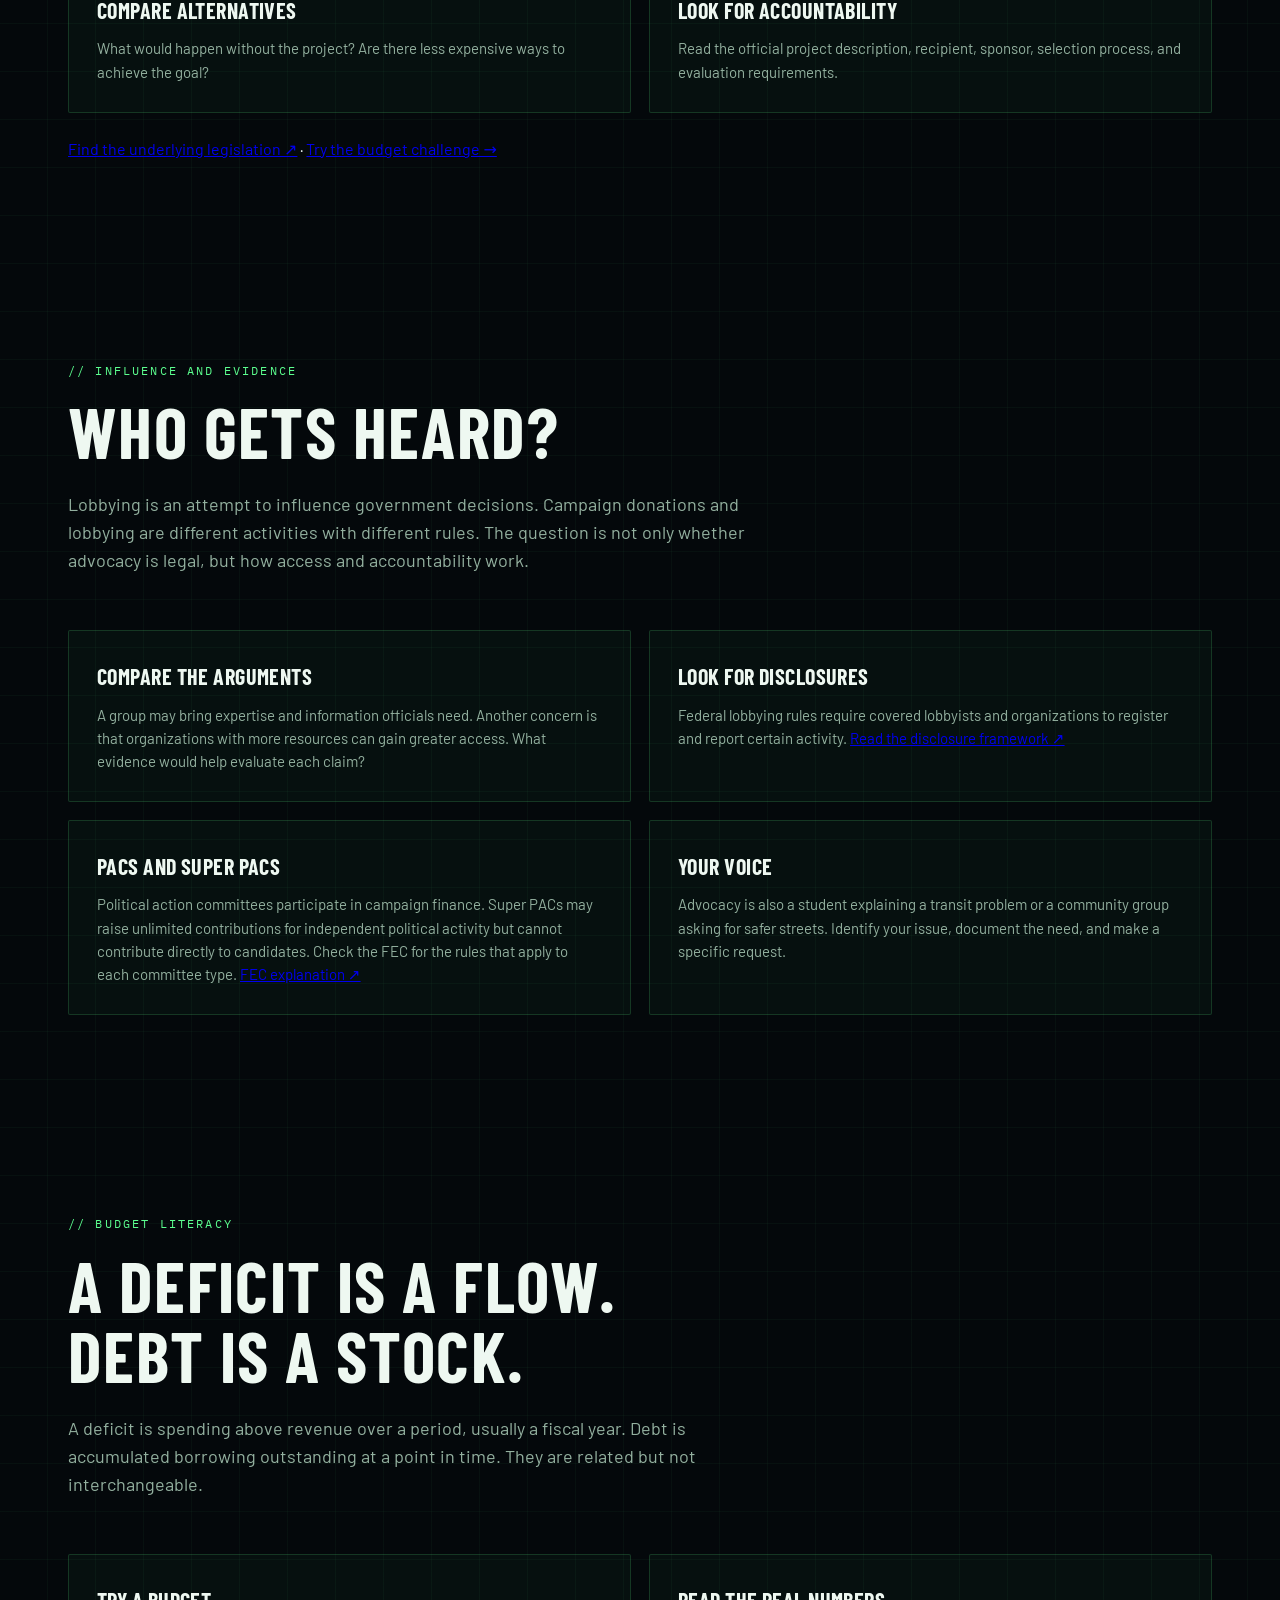
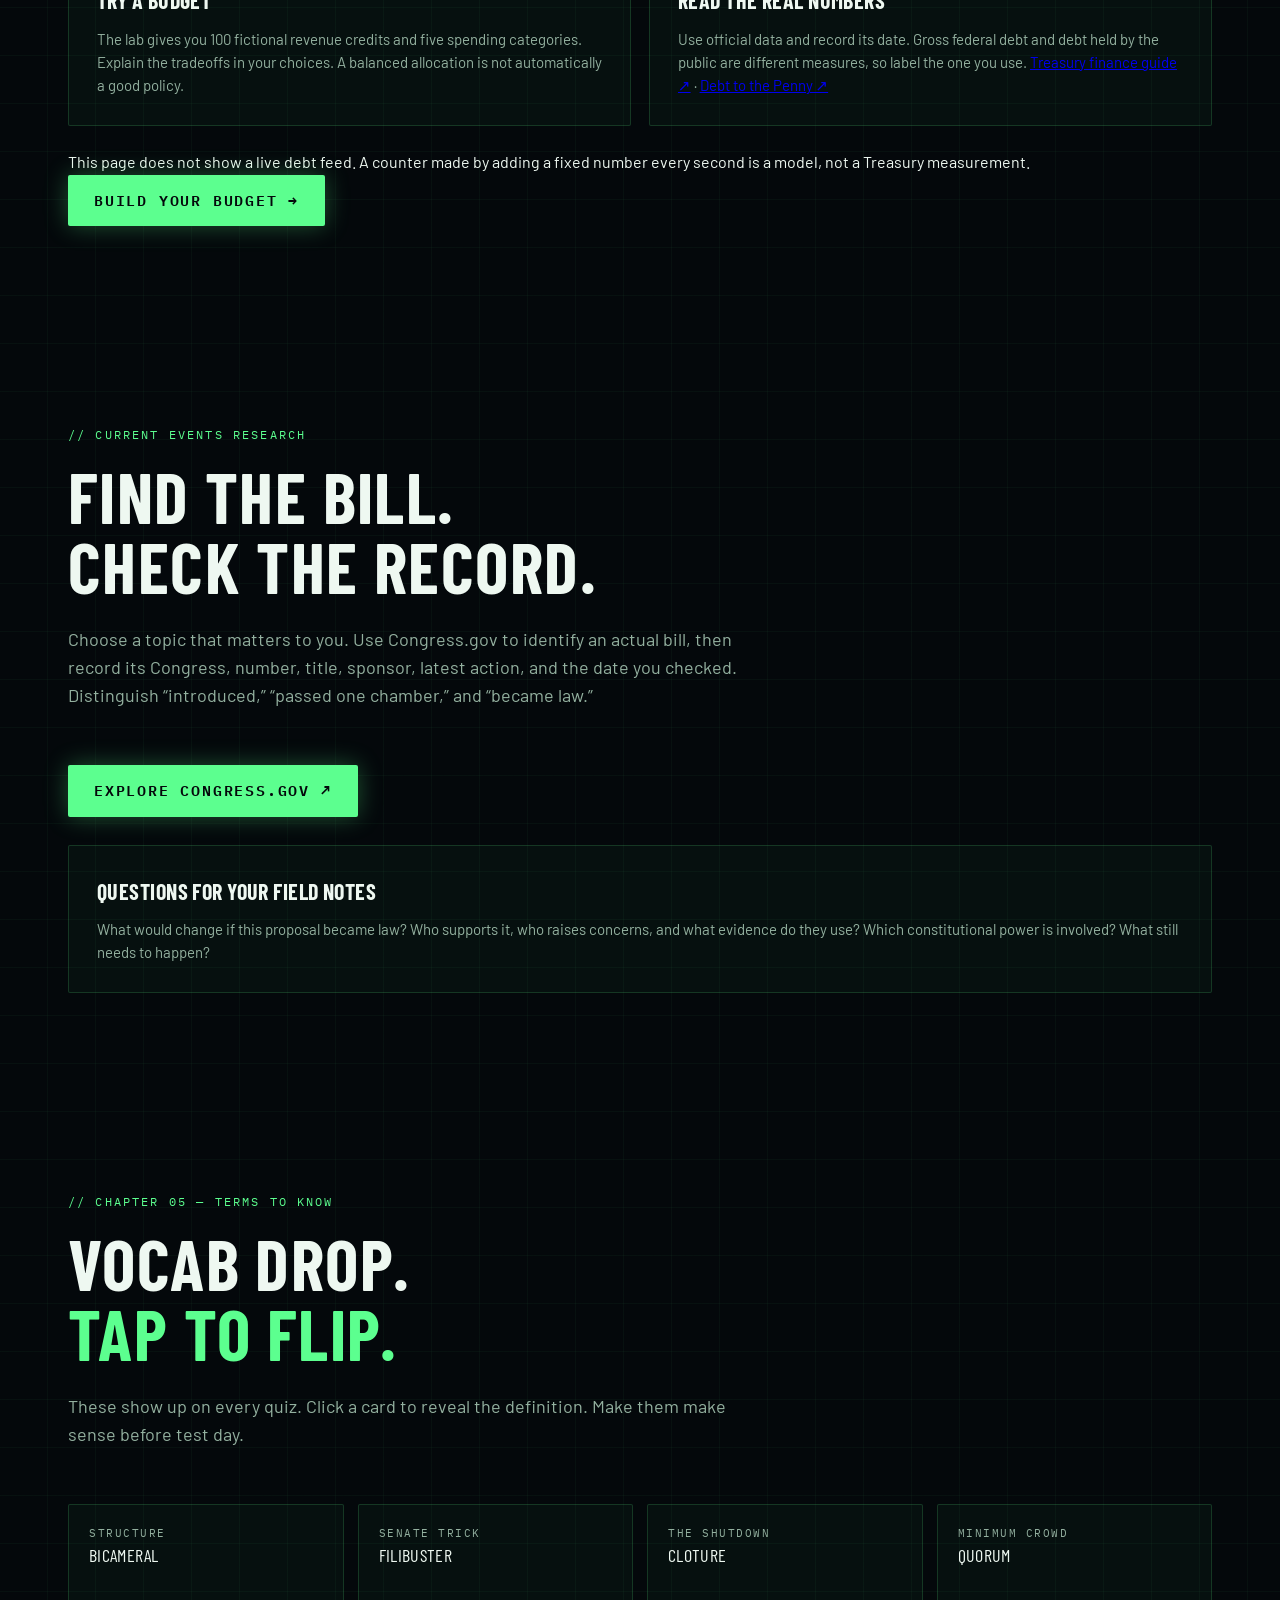
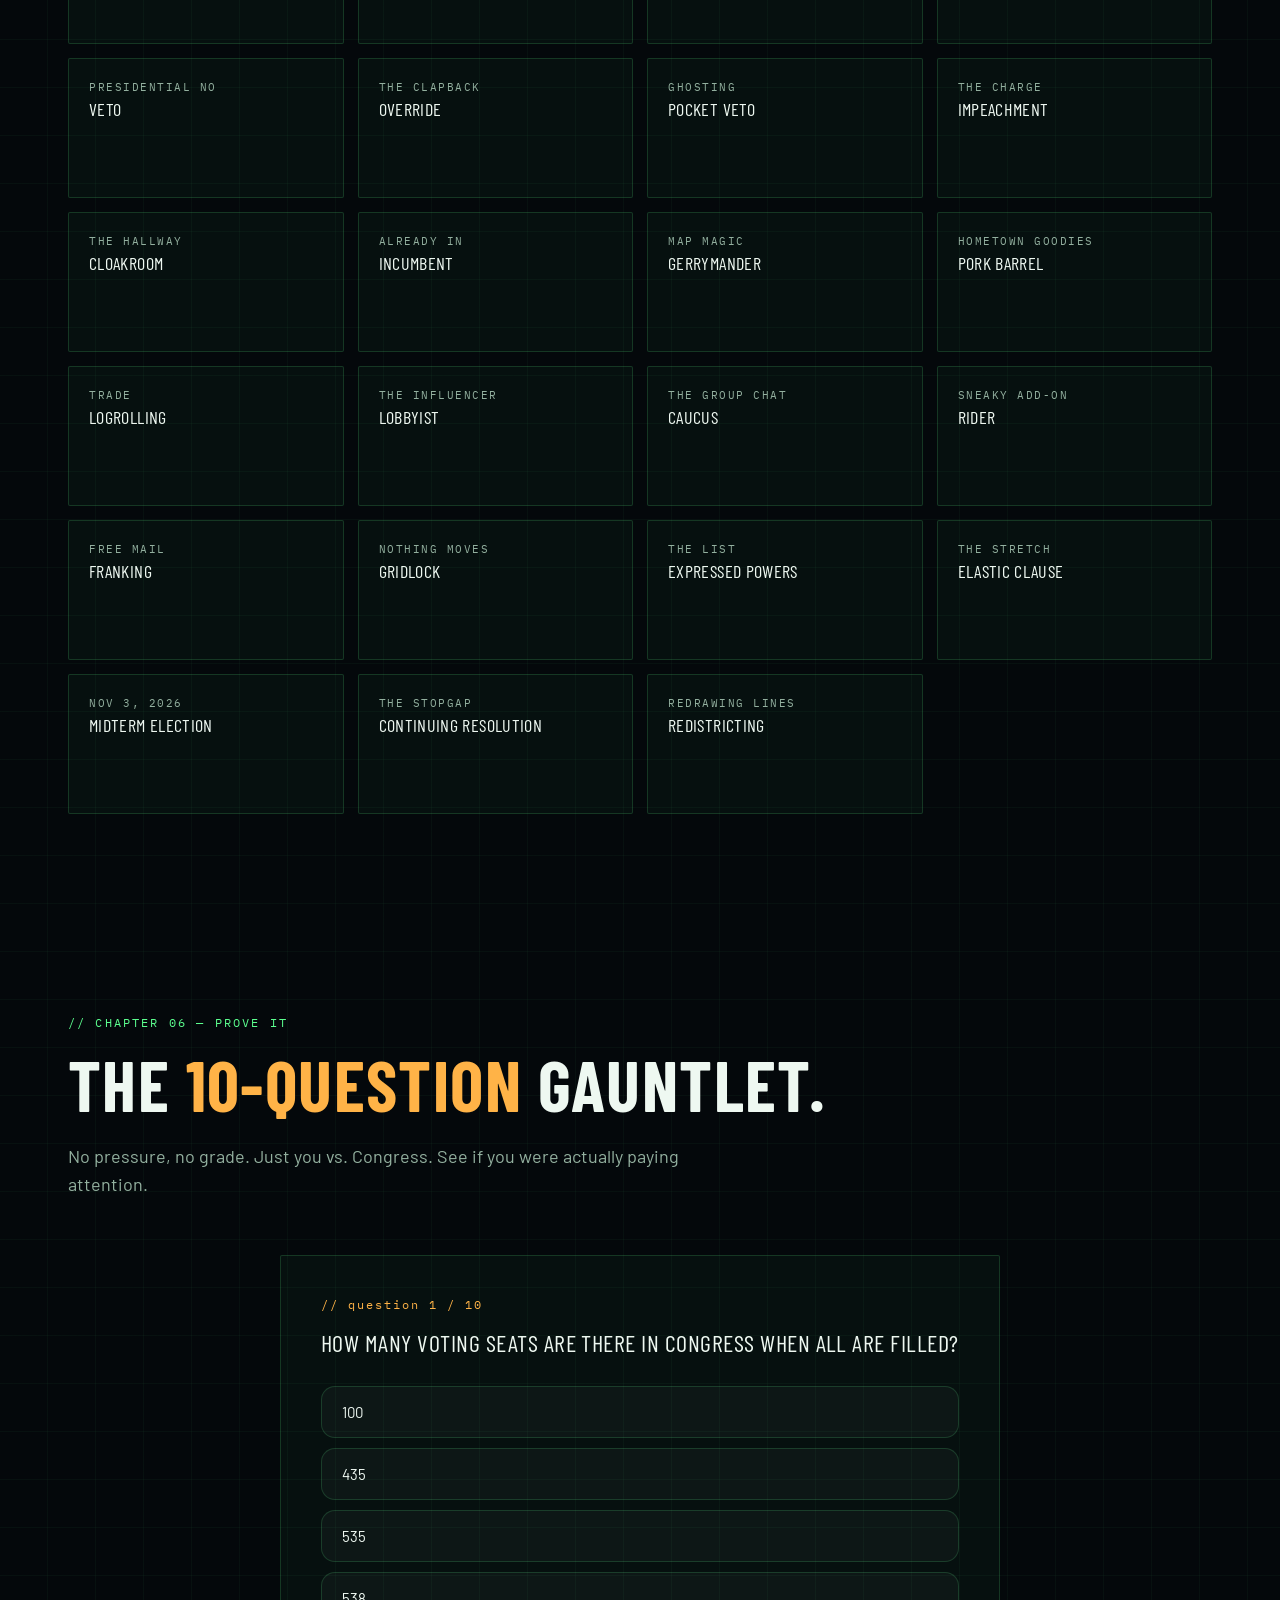
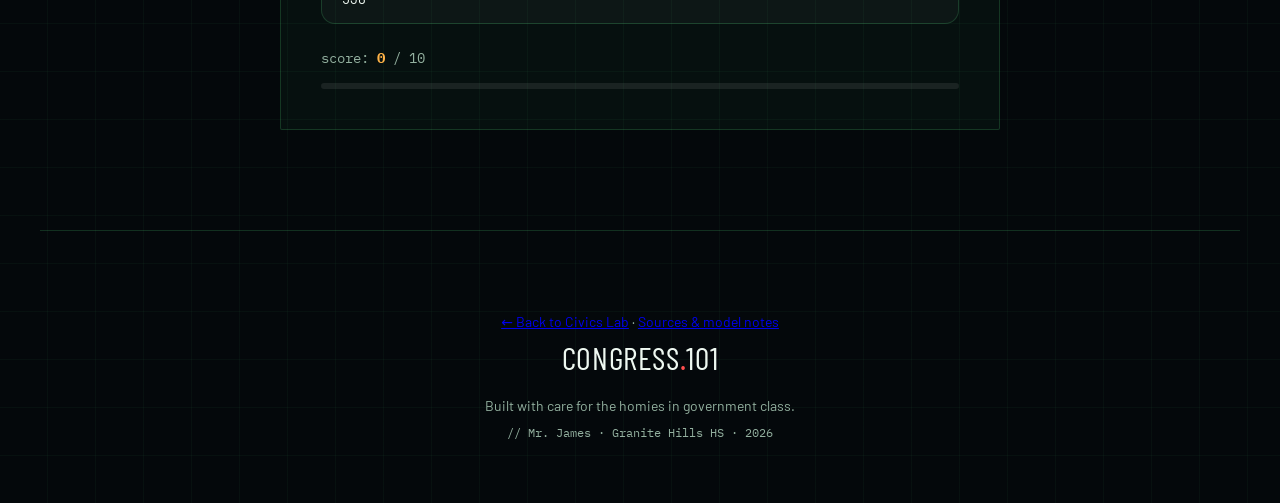
==== commit 5c6e9c31: "Re-theme the Civics Lab as a tactical display Hub (index.html + lab.css): near-black console, phosph" ====
--- a/congress.html
+++ b/congress.html
@@ -9,25 +9,26 @@
 <meta property="og:description" content="Interactive civics: bill flow, gerrymandering, pork, lobbying, a live debt counter, vocab cards, and a quiz. Built for government class at Granite Hills HS." />
 <meta property="og:type" content="website" />
 <meta property="og:url" content="https://jdavis-gov.com" />
-<meta name="theme-color" content="#0a0a14" />
-<link rel="icon" href="data:image/svg+xml,<svg xmlns=%22http://www.w3.org/2000/svg%22 viewBox=%220 0 100 100%22><text y=%22.9em%22 font-size=%2290%22>🏛️</text></svg>" />
+<meta name="theme-color" content="#04080b" />
+<link rel="icon" href="assets/mark.svg" type="image/svg+xml" />
 <link rel="preconnect" href="https://fonts.googleapis.com">
 <link rel="preconnect" href="https://fonts.gstatic.com" crossorigin>
-<link href="https://fonts.googleapis.com/css2?family=Space+Grotesk:wght@400;500;600;700&family=Archivo+Black&family=JetBrains+Mono:wght@400;600&display=swap" rel="stylesheet">
+<link href="https://fonts.googleapis.com/css2?family=Barlow:wght@400;500;600&family=Barlow+Condensed:wght@500;600;700;800&family=IBM+Plex+Mono:wght@400;500;600&display=swap" rel="stylesheet">
 <style>
   :root {
-    --bg: #0a0a14;
-    --bg-2: #12122a;
-    --ink: #f4f4f8;
-    --muted: #9a9ab0;
-    --red: #ff3d6e;
-    --blue: #3da5ff;
-    --yellow: #ffe03d;
-    --mint: #5eead4;
-    --purple: #b985ff;
-    --grid: rgba(255,255,255,0.06);
-    --card: rgba(255,255,255,0.04);
-    --card-br: rgba(255,255,255,0.09);
+    /* Tactical display palette — shared with lab.css */
+    --bg: #04080b;
+    --bg-2: #0c1b17;
+    --ink: #eef8f1;
+    --muted: #93b09f;
+    --red: #ff4f4f;
+    --blue: #5fd3ff;
+    --yellow: #ffb347;
+    --mint: #5cff8f;
+    --purple: #7fa6ff;
+    --grid: rgba(92,255,143,0.06);
+    --card: rgba(92,255,143,0.035);
+    --card-br: rgba(92,255,143,0.16);
   }
 
   * { box-sizing: border-box; margin: 0; padding: 0; }
@@ -35,15 +36,15 @@
   html { scroll-behavior: smooth; }
 
   body {
-    font-family: 'Space Grotesk', system-ui, sans-serif;
+    font-family: 'Barlow', system-ui, sans-serif;
     background: var(--bg);
     color: var(--ink);
     line-height: 1.55;
     overflow-x: hidden;
     background-image:
-      radial-gradient(1200px 600px at 10% -10%, rgba(255,61,110,0.15), transparent 60%),
-      radial-gradient(1000px 700px at 110% 10%, rgba(61,165,255,0.18), transparent 60%),
-      radial-gradient(900px 500px at 50% 120%, rgba(185,133,255,0.15), transparent 60%);
+      radial-gradient(1200px 600px at 10% -10%, rgba(255,79,79,0.15), transparent 60%),
+      radial-gradient(1000px 700px at 110% 10%, rgba(95,211,255,0.18), transparent 60%),
+      radial-gradient(900px 500px at 50% 120%, rgba(127,166,255,0.15), transparent 60%);
   }
 
   ::selection { background: var(--yellow); color: #000; }
@@ -59,7 +60,7 @@
     z-index: 100;
   }
   nav .logo {
-    font-family: 'Archivo Black', sans-serif;
+    font-family: 'Barlow Condensed', 'Arial Narrow', sans-serif;
     font-size: 18px; letter-spacing: -0.5px;
   }
   nav .logo span { color: var(--red); }
@@ -113,7 +114,7 @@
     position: relative;
   }
   .eyebrow {
-    font-family: 'JetBrains Mono', monospace;
+    font-family: 'IBM Plex Mono', monospace;
     font-size: 13px; letter-spacing: 2px; text-transform: uppercase;
     color: var(--yellow); margin-bottom: 24px;
     display: flex; align-items: center; gap: 10px;
@@ -128,7 +129,7 @@
   }
 
   h1.mega {
-    font-family: 'Archivo Black', sans-serif;
+    font-family: 'Barlow Condensed', 'Arial Narrow', sans-serif;
     font-size: clamp(48px, 9vw, 140px);
     line-height: 0.9;
     letter-spacing: -3px;
@@ -161,7 +162,7 @@
   .btn {
     display: inline-flex; align-items: center; gap: 10px;
     padding: 14px 26px; border-radius: 100px;
-    font-family: 'Space Grotesk', sans-serif;
+    font-family: 'Barlow', sans-serif;
     font-weight: 600; font-size: 15px;
     text-decoration: none; cursor: pointer; border: none;
     transition: transform 0.2s, box-shadow 0.2s;
@@ -169,9 +170,9 @@
   .btn:hover { transform: translateY(-2px); }
   .btn-primary {
     background: var(--yellow); color: #000;
-    box-shadow: 0 10px 40px rgba(255,224,61,0.3);
-  }
-  .btn-primary:hover { box-shadow: 0 14px 48px rgba(255,224,61,0.5); }
+    box-shadow: 0 10px 40px rgba(255,179,71,0.3);
+  }
+  .btn-primary:hover { box-shadow: 0 14px 48px rgba(255,179,71,0.5); }
   .btn-ghost {
     background: transparent; color: var(--ink);
     border: 1px solid var(--card-br);
@@ -186,12 +187,12 @@
     position: relative;
   }
   .section-label {
-    font-family: 'JetBrains Mono', monospace;
+    font-family: 'IBM Plex Mono', monospace;
     font-size: 12px; letter-spacing: 3px; text-transform: uppercase;
     color: var(--mint); margin-bottom: 16px;
   }
   .section-title {
-    font-family: 'Archivo Black', sans-serif;
+    font-family: 'Barlow Condensed', 'Arial Narrow', sans-serif;
     font-size: clamp(36px, 5.5vw, 72px);
     line-height: 1; letter-spacing: -2px;
     margin-bottom: 24px;
@@ -222,13 +223,13 @@
     background: rgba(255,255,255,0.06);
   }
   .card h3 {
-    font-family: 'Archivo Black', sans-serif;
+    font-family: 'Barlow Condensed', 'Arial Narrow', sans-serif;
     font-size: 22px; letter-spacing: -0.5px;
     margin-bottom: 10px;
   }
   .card p { color: var(--muted); font-size: 15px; }
   .card .stat {
-    font-family: 'Archivo Black', sans-serif;
+    font-family: 'Barlow Condensed', 'Arial Narrow', sans-serif;
     font-size: clamp(44px, 6vw, 88px);
     line-height: 1; letter-spacing: -2px;
     margin-bottom: 8px;
@@ -240,29 +241,29 @@
   .card.tall { grid-row: span 2; }
 
   .card-house {
-    background: linear-gradient(135deg, rgba(61,165,255,0.15), rgba(61,165,255,0.02));
-    border-color: rgba(61,165,255,0.3);
+    background: linear-gradient(135deg, rgba(95,211,255,0.15), rgba(95,211,255,0.02));
+    border-color: rgba(95,211,255,0.3);
   }
   .card-senate {
-    background: linear-gradient(135deg, rgba(255,61,110,0.15), rgba(255,61,110,0.02));
-    border-color: rgba(255,61,110,0.3);
+    background: linear-gradient(135deg, rgba(255,79,79,0.15), rgba(255,79,79,0.02));
+    border-color: rgba(255,79,79,0.3);
   }
   .card-yellow {
-    background: linear-gradient(135deg, rgba(255,224,61,0.15), rgba(255,224,61,0.02));
-    border-color: rgba(255,224,61,0.3);
+    background: linear-gradient(135deg, rgba(255,179,71,0.15), rgba(255,179,71,0.02));
+    border-color: rgba(255,179,71,0.3);
   }
   .card-mint {
-    background: linear-gradient(135deg, rgba(94,234,212,0.15), rgba(94,234,212,0.02));
-    border-color: rgba(94,234,212,0.3);
+    background: linear-gradient(135deg, rgba(92,255,143,0.15), rgba(92,255,143,0.02));
+    border-color: rgba(92,255,143,0.3);
   }
   .card-purple {
-    background: linear-gradient(135deg, rgba(185,133,255,0.15), rgba(185,133,255,0.02));
-    border-color: rgba(185,133,255,0.3);
+    background: linear-gradient(135deg, rgba(127,166,255,0.15), rgba(127,166,255,0.02));
+    border-color: rgba(127,166,255,0.3);
   }
 
   .card .tag {
     display: inline-block;
-    font-family: 'JetBrains Mono', monospace;
+    font-family: 'IBM Plex Mono', monospace;
     font-size: 11px; text-transform: uppercase; letter-spacing: 1.5px;
     padding: 4px 10px; border-radius: 100px;
     background: rgba(255,255,255,0.08);
@@ -290,14 +291,14 @@
     transform: translateY(-4px);
   }
   .flow-step .num {
-    font-family: 'Archivo Black', sans-serif;
+    font-family: 'Barlow Condensed', 'Arial Narrow', sans-serif;
     font-size: 14px;
     color: var(--yellow);
     margin-bottom: 10px;
     letter-spacing: 2px;
   }
   .flow-step h4 {
-    font-family: 'Archivo Black', sans-serif;
+    font-family: 'Barlow Condensed', 'Arial Narrow', sans-serif;
     font-size: 20px;
     margin-bottom: 10px;
     letter-spacing: -0.5px;
@@ -306,12 +307,12 @@
   .flow-step .hot-take {
     margin-top: 14px;
     padding: 10px 12px;
-    background: rgba(255,224,61,0.1);
+    background: rgba(255,179,71,0.1);
     border-left: 3px solid var(--yellow);
     font-size: 13px;
     border-radius: 4px;
     color: var(--yellow);
-    font-family: 'JetBrains Mono', monospace;
+    font-family: 'IBM Plex Mono', monospace;
   }
 
   /* VOCAB CARDS */
@@ -333,12 +334,12 @@
   }
   .vocab:hover { transform: translateY(-3px); }
   .vocab .term {
-    font-family: 'Archivo Black', sans-serif;
+    font-family: 'Barlow Condensed', 'Arial Narrow', sans-serif;
     font-size: 18px; letter-spacing: -0.5px;
     margin-bottom: 8px;
   }
   .vocab .hint {
-    font-family: 'JetBrains Mono', monospace;
+    font-family: 'IBM Plex Mono', monospace;
     font-size: 11px;
     color: var(--muted);
     text-transform: uppercase;
@@ -364,12 +365,12 @@
     margin: 0 auto;
   }
   .quiz .q-num {
-    font-family: 'JetBrains Mono', monospace;
+    font-family: 'IBM Plex Mono', monospace;
     font-size: 12px; letter-spacing: 2px; color: var(--yellow);
     margin-bottom: 14px;
   }
   .quiz .q-text {
-    font-family: 'Archivo Black', sans-serif;
+    font-family: 'Barlow Condensed', 'Arial Narrow', sans-serif;
     font-size: 24px;
     line-height: 1.2;
     margin-bottom: 28px;
@@ -393,12 +394,12 @@
     border-color: var(--ink);
   }
   .quiz .opt.correct {
-    background: rgba(94,234,212,0.15);
+    background: rgba(92,255,143,0.15);
     border-color: var(--mint);
     color: var(--mint);
   }
   .quiz .opt.wrong {
-    background: rgba(255,61,110,0.15);
+    background: rgba(255,79,79,0.15);
     border-color: var(--red);
     color: var(--red);
   }
@@ -420,7 +421,7 @@
     transition: width 0.4s;
   }
   .score-display {
-    font-family: 'JetBrains Mono', monospace;
+    font-family: 'IBM Plex Mono', monospace;
     font-size: 14px;
     color: var(--muted);
   }
@@ -429,7 +430,7 @@
     padding: 20px 0;
   }
   .quiz-done .big-score {
-    font-family: 'Archivo Black', sans-serif;
+    font-family: 'Barlow Condensed', 'Arial Narrow', sans-serif;
     font-size: 80px;
     line-height: 1;
     background: linear-gradient(135deg, var(--yellow), var(--red));
@@ -458,7 +459,7 @@
     display: block;
   }
   .dirty-card h3 {
-    font-family: 'Archivo Black', sans-serif;
+    font-family: 'Barlow Condensed', 'Arial Narrow', sans-serif;
     font-size: 26px;
     margin-bottom: 12px;
     letter-spacing: -0.5px;
@@ -466,14 +467,14 @@
   .dirty-card p { color: var(--muted); font-size: 15px; margin-bottom: 14px; }
   .dirty-card .pill {
     display: inline-block;
-    font-family: 'JetBrains Mono', monospace;
+    font-family: 'IBM Plex Mono', monospace;
     font-size: 11px;
     padding: 5px 12px;
     border-radius: 100px;
     text-transform: uppercase;
     letter-spacing: 1.5px;
   }
-  .pill-sus { background: rgba(255,61,110,0.15); color: var(--red); border: 1px solid rgba(255,61,110,0.3); }
+  .pill-sus { background: rgba(255,79,79,0.15); color: var(--red); border: 1px solid rgba(255,79,79,0.3); }
 
   /* FOOTER */
   footer {
@@ -485,7 +486,7 @@
   }
   footer p { color: var(--muted); font-size: 14px; }
   footer .foot-logo {
-    font-family: 'Archivo Black', sans-serif;
+    font-family: 'Barlow Condensed', 'Arial Narrow', sans-serif;
     font-size: 32px;
     margin-bottom: 12px;
   }
@@ -505,7 +506,7 @@
     max-width: 1100px;
   }
   .map-frame {
-    background: linear-gradient(135deg, rgba(255,61,110,0.08), rgba(61,165,255,0.06));
+    background: linear-gradient(135deg, rgba(255,79,79,0.08), rgba(95,211,255,0.06));
     border: 1px solid var(--card-br);
     border-radius: 28px;
     padding: 36px;
@@ -546,11 +547,11 @@
   .salamander {
     text-align: center;
     padding: 30px;
-    background: radial-gradient(circle at center, rgba(255,224,61,0.15), transparent 70%);
+    background: radial-gradient(circle at center, rgba(255,179,71,0.15), transparent 70%);
     border-radius: 20px;
   }
   .sal-label {
-    font-family: 'JetBrains Mono', monospace;
+    font-family: 'IBM Plex Mono', monospace;
     font-size: 11px;
     letter-spacing: 2px;
     color: var(--yellow);
@@ -560,7 +561,7 @@
   .sal-art {
     font-size: 140px;
     line-height: 1;
-    filter: drop-shadow(0 10px 20px rgba(255,224,61,0.3));
+    filter: drop-shadow(0 10px 20px rgba(255,179,71,0.3));
     animation: wobble 3s ease-in-out infinite;
     transform-origin: center;
   }
@@ -570,7 +571,7 @@
   }
   .sal-sub {
     margin-top: 14px;
-    font-family: 'JetBrains Mono', monospace;
+    font-family: 'IBM Plex Mono', monospace;
     font-size: 13px;
     color: var(--muted);
   }
@@ -593,18 +594,18 @@
     transition: transform 0.3s, border-color 0.3s;
   }
   .pc-card:hover { transform: translateY(-4px); }
-  .pc-fair { border-color: rgba(94,234,212,0.3); }
-  .pc-pack { border-color: rgba(255,61,110,0.3); }
-  .pc-crack { border-color: rgba(255,224,61,0.3); }
+  .pc-fair { border-color: rgba(92,255,143,0.3); }
+  .pc-pack { border-color: rgba(255,79,79,0.3); }
+  .pc-crack { border-color: rgba(255,179,71,0.3); }
   .pc-label {
-    font-family: 'JetBrains Mono', monospace;
+    font-family: 'IBM Plex Mono', monospace;
     font-size: 11px;
     letter-spacing: 2px;
     color: var(--mint);
     margin-bottom: 10px;
   }
   .pc-card h4 {
-    font-family: 'Archivo Black', sans-serif;
+    font-family: 'Barlow Condensed', 'Arial Narrow', sans-serif;
     font-size: 20px;
     letter-spacing: -0.5px;
     margin-bottom: 18px;
@@ -652,14 +653,14 @@
     border: 1.5px solid rgba(255,255,255,0.15);
     position: relative;
   }
-  .pc-district-row.win-blue { border-color: rgba(61,165,255,0.8); }
-  .pc-district-row.win-red { border-color: rgba(255,61,110,0.8); }
+  .pc-district-row.win-blue { border-color: rgba(95,211,255,0.8); }
+  .pc-district-row.win-red { border-color: rgba(255,79,79,0.8); }
   .pc-district-row::after {
     content: attr(data-result);
     position: absolute;
     right: -4px; top: 50%;
     transform: translate(100%, -50%);
-    font-family: 'JetBrains Mono', monospace;
+    font-family: 'IBM Plex Mono', monospace;
     font-size: 10px;
     color: var(--muted);
     padding-left: 10px;
@@ -710,7 +711,7 @@
 
   /* TAKEAWAY */
   .takeaway {
-    background: linear-gradient(135deg, rgba(94,234,212,0.08), rgba(185,133,255,0.06));
+    background: linear-gradient(135deg, rgba(92,255,143,0.08), rgba(127,166,255,0.06));
     border: 1px solid var(--card-br);
     border-radius: 28px;
     padding: 40px;
@@ -729,7 +730,7 @@
   }
   .take-grid strong {
     display: block;
-    font-family: 'Archivo Black', sans-serif;
+    font-family: 'Barlow Condensed', 'Arial Narrow', sans-serif;
     font-size: 18px;
     letter-spacing: -0.3px;
     margin-bottom: 8px;
@@ -768,8 +769,8 @@
     border-color: rgba(255,255,255,0.2);
   }
   .pork-card.pork-hof {
-    background: linear-gradient(180deg, rgba(255,224,61,0.12), rgba(255,61,110,0.05));
-    border-color: rgba(255,224,61,0.35);
+    background: linear-gradient(180deg, rgba(255,179,71,0.12), rgba(255,79,79,0.05));
+    border-color: rgba(255,179,71,0.35);
     grid-column: span 2;
     grid-row: span 2;
   }
@@ -781,14 +782,14 @@
     font-size: clamp(80px, 10vw, 140px);
   }
   .pork-card.pork-total {
-    background: linear-gradient(180deg, rgba(255,61,110,0.15), rgba(255,61,110,0.02));
-    border-color: rgba(255,61,110,0.4);
+    background: linear-gradient(180deg, rgba(255,79,79,0.15), rgba(255,79,79,0.02));
+    border-color: rgba(255,79,79,0.4);
     grid-column: span 2;
   }
   .pork-card.pork-total .pork-amount { font-size: clamp(70px, 9vw, 110px); }
   .pork-tag {
     display: inline-block;
-    font-family: 'JetBrains Mono', monospace;
+    font-family: 'IBM Plex Mono', monospace;
     font-size: 11px;
     letter-spacing: 1.5px;
     text-transform: uppercase;
@@ -800,7 +801,7 @@
     border: 1px solid rgba(255,255,255,0.1);
   }
   .pork-amount {
-    font-family: 'Archivo Black', sans-serif;
+    font-family: 'Barlow Condensed', 'Arial Narrow', sans-serif;
     font-size: clamp(56px, 7vw, 80px);
     line-height: 1;
     letter-spacing: -3px;
@@ -817,7 +818,7 @@
     letter-spacing: -1px;
   }
   .pork-card h3 {
-    font-family: 'Archivo Black', sans-serif;
+    font-family: 'Barlow Condensed', 'Arial Narrow', sans-serif;
     font-size: 22px;
     letter-spacing: -0.5px;
     line-height: 1.1;
@@ -825,7 +826,7 @@
   }
   .pork-card.pork-hof h3 { font-size: 32px; }
   .pork-meta {
-    font-family: 'JetBrains Mono', monospace;
+    font-family: 'IBM Plex Mono', monospace;
     font-size: 12px;
     color: var(--muted);
     margin-bottom: 14px;
@@ -854,7 +855,7 @@
     gap: 36px;
     align-items: center;
     padding: 40px;
-    background: linear-gradient(135deg, rgba(255,224,61,0.08), rgba(185,133,255,0.05));
+    background: linear-gradient(135deg, rgba(255,179,71,0.08), rgba(127,166,255,0.05));
     border: 1px solid var(--card-br);
     border-radius: 28px;
   }
@@ -868,7 +869,7 @@
   .quote-mark {
     position: absolute;
     top: -20px; left: 20px;
-    font-family: 'Archivo Black', sans-serif;
+    font-family: 'Barlow Condensed', 'Arial Narrow', sans-serif;
     font-size: 100px;
     line-height: 1;
     color: var(--yellow);
@@ -882,7 +883,7 @@
   }
   .quote-box em { color: var(--yellow); font-style: italic; }
   .quote-cite {
-    font-family: 'JetBrains Mono', monospace;
+    font-family: 'IBM Plex Mono', monospace;
     font-size: 13px;
     color: var(--muted);
     letter-spacing: 0.5px;
@@ -893,8 +894,8 @@
 
   /* LIVE DEBT */
   .debt-hero {
-    background: linear-gradient(135deg, rgba(255,61,110,0.18), rgba(0,0,0,0.4));
-    border: 2px solid rgba(255,61,110,0.3);
+    background: linear-gradient(135deg, rgba(255,79,79,0.18), rgba(0,0,0,0.4));
+    border: 2px solid rgba(255,79,79,0.3);
     border-radius: 28px;
     padding: 44px 36px;
     margin-bottom: 32px;
@@ -906,11 +907,11 @@
     content: '';
     position: absolute;
     inset: 0;
-    background: radial-gradient(circle at 50% 0%, rgba(255,61,110,0.2), transparent 60%);
+    background: radial-gradient(circle at 50% 0%, rgba(255,79,79,0.2), transparent 60%);
     pointer-events: none;
   }
   .debt-label {
-    font-family: 'JetBrains Mono', monospace;
+    font-family: 'IBM Plex Mono', monospace;
     font-size: 12px;
     letter-spacing: 2.5px;
     color: var(--red);
@@ -923,16 +924,16 @@
     width: 10px; height: 10px;
     border-radius: 50%;
     background: var(--red);
-    box-shadow: 0 0 0 0 rgba(255,61,110,0.6);
+    box-shadow: 0 0 0 0 rgba(255,79,79,0.6);
     animation: live 1.5s infinite;
   }
   @keyframes live {
-    0% { box-shadow: 0 0 0 0 rgba(255,61,110,0.7); }
-    70% { box-shadow: 0 0 0 14px rgba(255,61,110,0); }
-    100% { box-shadow: 0 0 0 0 rgba(255,61,110,0); }
+    0% { box-shadow: 0 0 0 0 rgba(255,79,79,0.7); }
+    70% { box-shadow: 0 0 0 14px rgba(255,79,79,0); }
+    100% { box-shadow: 0 0 0 0 rgba(255,79,79,0); }
   }
   .debt-counter {
-    font-family: 'Archivo Black', sans-serif;
+    font-family: 'Barlow Condensed', 'Arial Narrow', sans-serif;
     font-size: clamp(36px, 7.5vw, 96px);
     letter-spacing: -3px;
     line-height: 1;
@@ -942,7 +943,7 @@
     -webkit-background-clip: text;
     background-clip: text;
     -webkit-text-fill-color: transparent;
-    text-shadow: 0 0 60px rgba(255,61,110,0.2);
+    text-shadow: 0 0 60px rgba(255,79,79,0.2);
   }
   .debt-sub {
     color: var(--muted);
@@ -964,7 +965,7 @@
     border: 1px solid var(--card-br);
   }
   .bar-label {
-    font-family: 'JetBrains Mono', monospace;
+    font-family: 'IBM Plex Mono', monospace;
     font-size: 11px;
     color: var(--muted);
     letter-spacing: 1px;
@@ -972,7 +973,7 @@
     margin-bottom: 6px;
   }
   .bar-val {
-    font-family: 'Archivo Black', sans-serif;
+    font-family: 'Barlow Condensed', 'Arial Narrow', sans-serif;
     font-size: 28px;
     letter-spacing: -1px;
     margin-bottom: 8px;
@@ -1004,7 +1005,7 @@
   }
   .counter-card:hover { transform: translateY(-4px); }
   .counter-tag {
-    font-family: 'JetBrains Mono', monospace;
+    font-family: 'IBM Plex Mono', monospace;
     font-size: 11px;
     letter-spacing: 1.5px;
     text-transform: uppercase;
@@ -1012,7 +1013,7 @@
     margin-bottom: 12px;
   }
   .counter-val {
-    font-family: 'Archivo Black', sans-serif;
+    font-family: 'Barlow Condensed', 'Arial Narrow', sans-serif;
     font-size: clamp(26px, 3vw, 38px);
     letter-spacing: -1.5px;
     line-height: 1;
@@ -1061,7 +1062,7 @@
     width: 0;
   }
   .pie-pct {
-    font-family: 'Archivo Black', sans-serif;
+    font-family: 'Barlow Condensed', 'Arial Narrow', sans-serif;
     font-size: 20px;
     text-align: right;
     letter-spacing: -0.5px;
@@ -1079,13 +1080,13 @@
     gap: 18px;
   }
   .ctx-card {
-    background: linear-gradient(135deg, rgba(255,224,61,0.08), rgba(185,133,255,0.05));
+    background: linear-gradient(135deg, rgba(255,179,71,0.08), rgba(127,166,255,0.05));
     border: 1px solid var(--card-br);
     border-radius: 20px;
     padding: 26px;
   }
   .ctx-num {
-    font-family: 'Archivo Black', sans-serif;
+    font-family: 'Barlow Condensed', 'Arial Narrow', sans-serif;
     font-size: clamp(48px, 5vw, 64px);
     letter-spacing: -2px;
     line-height: 1;
@@ -1110,7 +1111,7 @@
     margin-bottom: 28px;
   }
   .senator-card {
-    background: linear-gradient(135deg, rgba(61,165,255,0.12), rgba(185,133,255,0.05));
+    background: linear-gradient(135deg, rgba(95,211,255,0.12), rgba(127,166,255,0.05));
     border: 1px solid var(--card-br);
     border-radius: 22px;
     padding: 32px;
@@ -1118,7 +1119,7 @@
   }
   .senator-card:hover { transform: translateY(-4px); border-color: rgba(255,255,255,0.2); }
   .sen-badge {
-    font-family: 'JetBrains Mono', monospace;
+    font-family: 'IBM Plex Mono', monospace;
     font-size: 11px;
     letter-spacing: 2px;
     text-transform: uppercase;
@@ -1126,7 +1127,7 @@
     margin-bottom: 14px;
   }
   .sen-name {
-    font-family: 'Archivo Black', sans-serif;
+    font-family: 'Barlow Condensed', 'Arial Narrow', sans-serif;
     font-size: clamp(32px, 4vw, 44px);
     letter-spacing: -1.5px;
     line-height: 1;
@@ -1134,29 +1135,29 @@
   }
   .sen-party {
     display: inline-block;
-    font-family: 'JetBrains Mono', monospace;
+    font-family: 'IBM Plex Mono', monospace;
     font-size: 12px;
     padding: 4px 12px;
     border-radius: 100px;
     margin-bottom: 16px;
     letter-spacing: 0.5px;
   }
-  .party-D { background: rgba(61,165,255,0.15); color: var(--blue); border: 1px solid rgba(61,165,255,0.3); }
-  .party-R { background: rgba(255,61,110,0.15); color: var(--red); border: 1px solid rgba(255,61,110,0.3); }
+  .party-D { background: rgba(95,211,255,0.15); color: var(--blue); border: 1px solid rgba(95,211,255,0.3); }
+  .party-R { background: rgba(255,79,79,0.15); color: var(--red); border: 1px solid rgba(255,79,79,0.3); }
   .senator-card p { color: var(--muted); font-size: 15px; margin-bottom: 16px; }
   .sen-link {
     display: inline-block;
-    font-family: 'JetBrains Mono', monospace;
+    font-family: 'IBM Plex Mono', monospace;
     font-size: 13px;
     color: var(--yellow);
     text-decoration: none;
     padding: 8px 14px;
-    background: rgba(255,224,61,0.1);
+    background: rgba(255,179,71,0.1);
     border-radius: 8px;
-    border: 1px solid rgba(255,224,61,0.3);
+    border: 1px solid rgba(255,179,71,0.3);
     transition: background 0.2s;
   }
-  .sen-link:hover { background: rgba(255,224,61,0.2); }
+  .sen-link:hover { background: rgba(255,179,71,0.2); }
   @media (max-width: 768px) {
     .senators-row { grid-template-columns: 1fr; }
   }
@@ -1176,7 +1177,7 @@
     display: flex; flex-direction: column; gap: 12px;
   }
   .zip-form label {
-    font-family: 'JetBrains Mono', monospace;
+    font-family: 'IBM Plex Mono', monospace;
     font-size: 11px;
     letter-spacing: 2px;
     color: var(--muted);
@@ -1188,7 +1189,7 @@
     border: 1px solid var(--card-br);
     border-radius: 14px;
     color: var(--ink);
-    font-family: 'JetBrains Mono', monospace;
+    font-family: 'IBM Plex Mono', monospace;
     font-size: 22px;
     letter-spacing: 4px;
     text-align: center;
@@ -1197,14 +1198,14 @@
   .zip-form input:focus {
     outline: none;
     border-color: var(--yellow);
-    background: rgba(255,224,61,0.05);
+    background: rgba(255,179,71,0.05);
   }
   @media (max-width: 768px) {
     .rep-lookup { grid-template-columns: 1fr; padding: 24px; }
   }
 
   .action-box {
-    background: linear-gradient(135deg, rgba(94,234,212,0.1), rgba(185,133,255,0.05));
+    background: linear-gradient(135deg, rgba(92,255,143,0.1), rgba(127,166,255,0.05));
     border: 1px solid var(--card-br);
     border-radius: 22px;
     padding: 36px;
@@ -1222,7 +1223,7 @@
   }
   .action-grid strong {
     display: block;
-    font-family: 'Archivo Black', sans-serif;
+    font-family: 'Barlow Condensed', 'Arial Narrow', sans-serif;
     font-size: 16px;
     letter-spacing: -0.3px;
     margin-bottom: 8px;
@@ -1245,7 +1246,7 @@
     border: 1px solid var(--card-br);
     border-radius: 100px;
     margin-bottom: 24px;
-    font-family: 'JetBrains Mono', monospace;
+    font-family: 'IBM Plex Mono', monospace;
     font-size: 13px;
     color: var(--muted);
     flex-wrap: wrap;
@@ -1272,7 +1273,7 @@
     transform: translateY(-4px);
   }
   .game-card h4 {
-    font-family: 'Archivo Black', sans-serif;
+    font-family: 'Barlow Condensed', 'Arial Narrow', sans-serif;
     font-size: 18px;
     letter-spacing: -0.3px;
     margin-bottom: 8px;
@@ -1281,21 +1282,21 @@
   .game-card p { color: var(--muted); font-size: 13px; }
   .game-card.correct {
     border-color: var(--mint);
-    background: rgba(94,234,212,0.12);
+    background: rgba(92,255,143,0.12);
     cursor: default;
   }
   .game-card.correct::after {
     content: attr(data-order);
     position: absolute;
     top: 10px; right: 14px;
-    font-family: 'Archivo Black', sans-serif;
+    font-family: 'Barlow Condensed', 'Arial Narrow', sans-serif;
     color: var(--mint);
     font-size: 20px;
   }
   .game-card.wrong {
     animation: shake 0.4s;
     border-color: var(--red);
-    background: rgba(255,61,110,0.15);
+    background: rgba(255,79,79,0.15);
   }
   @keyframes shake {
     0%, 100% { transform: translateX(0); }
@@ -1305,7 +1306,7 @@
   .game-win {
     text-align: center;
     padding: 40px;
-    background: linear-gradient(135deg, rgba(94,234,212,0.15), rgba(255,224,61,0.1));
+    background: linear-gradient(135deg, rgba(92,255,143,0.15), rgba(255,179,71,0.1));
     border: 2px solid var(--mint);
     border-radius: 22px;
     margin-top: 24px;
@@ -1321,7 +1322,7 @@
     50% { transform: rotate(10deg) scale(1.1); }
   }
   .game-win h3 {
-    font-family: 'Archivo Black', sans-serif;
+    font-family: 'Barlow Condensed', 'Arial Narrow', sans-serif;
     font-size: 32px;
     letter-spacing: -1px;
     margin-bottom: 10px;
@@ -1358,7 +1359,7 @@
     justify-content: flex-end;
     padding: 0 14px;
     color: #000;
-    font-family: 'JetBrains Mono', monospace;
+    font-family: 'IBM Plex Mono', monospace;
     font-weight: 600;
     font-size: 14px;
     transition: width 1.2s ease-out;
@@ -1374,7 +1375,7 @@
     gap: 36px;
     align-items: center;
     padding: 36px;
-    background: linear-gradient(135deg, rgba(185,133,255,0.1), rgba(61,165,255,0.05));
+    background: linear-gradient(135deg, rgba(127,166,255,0.1), rgba(95,211,255,0.05));
     border: 1px solid var(--card-br);
     border-radius: 22px;
     margin-bottom: 28px;
@@ -1400,18 +1401,18 @@
     display: block;
     font-size: 11px;
     color: var(--muted);
-    font-family: 'JetBrains Mono', monospace;
+    font-family: 'IBM Plex Mono', monospace;
     margin-top: 6px;
     letter-spacing: 1px;
   }
-  .ring-gov { border-color: rgba(61,165,255,0.4); }
-  .ring-lobby { border-color: rgba(255,224,61,0.4); }
-  .ring-back { border-color: rgba(94,234,212,0.4); }
-  .ring-congress { border-color: rgba(185,133,255,0.4); }
+  .ring-gov { border-color: rgba(95,211,255,0.4); }
+  .ring-lobby { border-color: rgba(255,179,71,0.4); }
+  .ring-back { border-color: rgba(92,255,143,0.4); }
+  .ring-congress { border-color: rgba(127,166,255,0.4); }
   .ring-arrow {
     font-size: 28px;
     color: var(--yellow);
-    font-family: 'Archivo Black', sans-serif;
+    font-family: 'Barlow Condensed', 'Arial Narrow', sans-serif;
     animation: arrowpulse 2s infinite;
   }
   .ring-arrow-1 { grid-column: 2; grid-row: 1; }
@@ -1452,13 +1453,13 @@
   }
   .term-card strong {
     display: block;
-    font-family: 'Archivo Black', sans-serif;
+    font-family: 'Barlow Condensed', 'Arial Narrow', sans-serif;
     font-size: 18px;
     letter-spacing: -0.3px;
     margin-bottom: 2px;
   }
   .term-meta {
-    font-family: 'JetBrains Mono', monospace;
+    font-family: 'IBM Plex Mono', monospace;
     font-size: 11px;
     color: var(--muted);
     letter-spacing: 1px;
@@ -1493,25 +1494,25 @@
     margin-bottom: 14px;
   }
   .bill-id {
-    font-family: 'JetBrains Mono', monospace;
+    font-family: 'IBM Plex Mono', monospace;
     font-size: 13px;
     color: var(--yellow);
     letter-spacing: 1px;
     font-weight: 600;
   }
   .bill-status {
-    font-family: 'JetBrains Mono', monospace;
+    font-family: 'IBM Plex Mono', monospace;
     font-size: 10px;
     padding: 4px 10px;
     border-radius: 100px;
     letter-spacing: 1px;
     text-transform: uppercase;
   }
-  .status-pending { background: rgba(255,224,61,0.15); color: var(--yellow); border: 1px solid rgba(255,224,61,0.3); }
-  .status-passed { background: rgba(94,234,212,0.15); color: var(--mint); border: 1px solid rgba(94,234,212,0.3); }
-  .status-floor { background: rgba(185,133,255,0.15); color: var(--purple); border: 1px solid rgba(185,133,255,0.3); }
+  .status-pending { background: rgba(255,179,71,0.15); color: var(--yellow); border: 1px solid rgba(255,179,71,0.3); }
+  .status-passed { background: rgba(92,255,143,0.15); color: var(--mint); border: 1px solid rgba(92,255,143,0.3); }
+  .status-floor { background: rgba(127,166,255,0.15); color: var(--purple); border: 1px solid rgba(127,166,255,0.3); }
   .live-bill h3 {
-    font-family: 'Archivo Black', sans-serif;
+    font-family: 'Barlow Condensed', 'Arial Narrow', sans-serif;
     font-size: 20px;
     letter-spacing: -0.5px;
     line-height: 1.15;
@@ -1520,31 +1521,31 @@
   .live-bill p { color: var(--muted); font-size: 14px; margin-bottom: 16px; line-height: 1.55; }
   .bill-link {
     display: inline-block;
-    font-family: 'JetBrains Mono', monospace;
+    font-family: 'IBM Plex Mono', monospace;
     font-size: 12px;
     color: var(--mint);
     text-decoration: none;
     padding: 6px 12px;
-    background: rgba(94,234,212,0.08);
-    border: 1px solid rgba(94,234,212,0.3);
+    background: rgba(92,255,143,0.08);
+    border: 1px solid rgba(92,255,143,0.3);
     border-radius: 8px;
     transition: background 0.2s;
   }
-  .bill-link:hover { background: rgba(94,234,212,0.2); }
+  .bill-link:hover { background: rgba(92,255,143,0.2); }
 
   .live-cta {
     display: flex;
     justify-content: space-between;
     align-items: center;
     padding: 28px 36px;
-    background: linear-gradient(135deg, rgba(94,234,212,0.1), rgba(61,165,255,0.08));
+    background: linear-gradient(135deg, rgba(92,255,143,0.1), rgba(95,211,255,0.08));
     border: 1px solid var(--card-br);
     border-radius: 22px;
     gap: 20px;
     flex-wrap: wrap;
   }
   .live-cta h3 {
-    font-family: 'Archivo Black', sans-serif;
+    font-family: 'Barlow Condensed', 'Arial Narrow', sans-serif;
     font-size: 24px;
     letter-spacing: -0.5px;
   }
@@ -1663,7 +1664,7 @@
     display: flex; gap: 60px;
     animation: scroll 40s linear infinite;
     white-space: nowrap;
-    font-family: 'Archivo Black', sans-serif;
+    font-family: 'Barlow Condensed', 'Arial Narrow', sans-serif;
     font-size: 40px;
     letter-spacing: -1px;
   }
@@ -1678,8 +1679,8 @@
 
   /* BALLOT CHECK */
   .ballot-check {
-    background: linear-gradient(135deg, rgba(255,61,110,0.12), rgba(255,224,61,0.05));
-    border-color: rgba(255,61,110,0.3);
+    background: linear-gradient(135deg, rgba(255,79,79,0.12), rgba(255,179,71,0.05));
+    border-color: rgba(255,79,79,0.3);
   }
   .zip-form input[type="date"] { letter-spacing: 1px; font-size: 18px; color-scheme: dark; }
   .ballot-result {
@@ -1689,22 +1690,22 @@
     border-radius: 14px;
     font-size: 15px; color: var(--muted);
   }
-  .ballot-result .br-head { font-family: 'Archivo Black', sans-serif; font-size: 18px; margin-bottom: 8px; letter-spacing: -0.3px; }
+  .ballot-result .br-head { font-family: 'Barlow Condensed', 'Arial Narrow', sans-serif; font-size: 18px; margin-bottom: 8px; letter-spacing: -0.3px; }
   .ballot-result p { margin-bottom: 12px; }
   .ballot-result strong { color: var(--ink); }
 
   /* PROP 50 PLOT TWIST */
   .plot-twist {
-    background: linear-gradient(135deg, rgba(255,61,110,0.14), rgba(185,133,255,0.06));
-    border: 1px solid rgba(255,61,110,0.35);
+    background: linear-gradient(135deg, rgba(255,79,79,0.14), rgba(127,166,255,0.06));
+    border: 1px solid rgba(255,79,79,0.35);
     border-radius: 28px;
     padding: 40px;
     margin-bottom: 60px;
   }
   .timeline { display: grid; grid-template-columns: repeat(4, 1fr); gap: 14px; margin: 24px 0; }
   .timeline > div { padding: 18px; background: rgba(0,0,0,0.3); border-radius: 14px; border: 1px solid var(--card-br); }
-  .timeline .when { font-family: 'JetBrains Mono', monospace; font-size: 11px; letter-spacing: 1.5px; color: var(--yellow); text-transform: uppercase; margin-bottom: 8px; }
-  .timeline strong { display: block; font-family: 'Archivo Black', sans-serif; font-size: 16px; margin-bottom: 6px; letter-spacing: -0.3px; }
+  .timeline .when { font-family: 'IBM Plex Mono', monospace; font-size: 11px; letter-spacing: 1.5px; color: var(--yellow); text-transform: uppercase; margin-bottom: 8px; }
+  .timeline strong { display: block; font-family: 'Barlow Condensed', 'Arial Narrow', sans-serif; font-size: 16px; margin-bottom: 6px; letter-spacing: -0.3px; }
   .timeline p { color: var(--muted); font-size: 14px; }
   @media (max-width: 900px) { .timeline { grid-template-columns: repeat(2, 1fr); } }
   @media (max-width: 500px) { .timeline { grid-template-columns: 1fr; } .plot-twist { padding: 24px; } }
@@ -1734,15 +1735,43 @@
     * { transition-duration: 0.01ms !important; }
   }
 </style>
-<style>.guide-skip{position:fixed;top:-100px;left:12px;z-index:999;background:#ffe03d;color:#000;padding:12px}.guide-skip:focus{top:12px}:focus-visible{outline:3px solid #ffe03d;outline-offset:5px}section{scroll-margin-top:100px}#order-feedback{min-height:24px;color:var(--mint)}@media(prefers-reduced-motion:reduce){html{scroll-behavior:auto!important}*,*::before,*::after{animation:none!important;transition:none!important}}@media print{nav,.guide-skip{display:none!important}section{opacity:1!important;transform:none!important}body{background:white;color:black}}</style></head>
+<style>.guide-skip{position:fixed;top:-100px;left:12px;z-index:999;background:#ffb347;color:#000;padding:12px}.guide-skip:focus{top:12px}:focus-visible{outline:3px solid #ffb347;outline-offset:5px}section{scroll-margin-top:100px}#order-feedback{min-height:24px;color:var(--mint)}@media(prefers-reduced-motion:reduce){html{scroll-behavior:auto!important}*,*::before,*::after{animation:none!important;transition:none!important}}@media print{nav,.guide-skip{display:none!important}section{opacity:1!important;transform:none!important}body{background:white;color:black}}</style><style>
+  /* ===== Tactical display overrides (Nov 2026 re-theme) ===== */
+  body {
+    background-image:
+      radial-gradient(ellipse 70% 45% at 50% -5%, rgba(92,255,143,0.09), transparent 70%),
+      repeating-linear-gradient(0deg, transparent 0 47px, rgba(92,255,143,0.035) 47px 48px),
+      repeating-linear-gradient(90deg, transparent 0 47px, rgba(92,255,143,0.035) 47px 48px);
+  }
+  body::after {
+    content: ""; position: fixed; inset: 0; pointer-events: none; z-index: 90;
+    background: linear-gradient(rgba(255,255,255,0.015) 50%, rgba(0,0,0,0.08) 50%), radial-gradient(ellipse at center, transparent 60%, rgba(0,0,0,0.5) 100%);
+    background-size: 100% 3px, 100% 100%;
+  }
+  h1.mega, .section-title, .card h3, .flow-step h4, .vocab .term, .quiz .q-text, .dirty-card h3, .pork-card h3, .live-bill h3, .sen-name, .game-card h4, .game-win h3, .pc-card h4, .foot-logo, nav .logo, .card .stat, .pork-amount, .counter-val, .bar-val, .debt-counter, .ctx-num, .quiz-done .big-score, .take-grid strong, .action-grid strong, .term-card strong, .live-cta h3, .timeline strong, .ballot-result .br-head {
+    text-transform: uppercase; letter-spacing: 0.02em !important;
+  }
+  h1.mega { letter-spacing: 0.01em !important; line-height: 0.92; }
+  h1.mega .shift { background: linear-gradient(135deg, var(--mint), var(--blue)); -webkit-background-clip: text; background-clip: text; }
+  .section-label, .eyebrow, .tag, .hot-take, .num, .bill-id, .counter-tag, .debt-label, .sen-badge, .pork-tag { letter-spacing: 0.18em; }
+  .card, .flow-step, .vocab, .quiz, .dirty-card, .pork-card, .live-bill, .senator-card, .counter-card, .ctx-card, .pc-card, .term-card, .game-card, .budget-box, .lobby-spenders, .abramoff-box, .lobby-terms, .takeaway, .origin, .map-frame, .video-wrap, .logroll, .revolve, .rep-lookup, .action-box, .debt-hero, .live-cta, .plot-twist, .quote-box, .bar-item, .ring-item, .timeline > div, .take-grid > div, .action-grid > div, .ballot-result, .game-status { border-radius: 2px !important; }
+  .btn, .sen-link, .bill-link, .card .tag, .pork-tag, .bill-status, .sen-party, .pill, .tag { border-radius: 2px !important; font-family: 'IBM Plex Mono', monospace; text-transform: uppercase; letter-spacing: 0.12em; }
+  .btn-primary { background: var(--mint); color: var(--bg); box-shadow: 0 0 24px rgba(92,255,143,0.3); }
+  .btn-primary:hover { box-shadow: 0 0 36px rgba(92,255,143,0.45); }
+  nav { background: rgba(4,8,11,0.9); }
+  nav .logo span { color: var(--mint); }
+  .debt-counter { background: linear-gradient(135deg, #fff, var(--mint)); -webkit-background-clip: text; background-clip: text; }
+  .grain { display: none; }
+  ::selection { background: var(--mint); color: var(--bg); }
+</style></head>
 <body><a href="#basics" class="guide-skip">Skip to study guide</a>
 <div class="grain"></div>
 <div class="scroll-progress" id="scroll-progress"></div>
 
 <nav>
-  <div class="logo">CONGRESS<span>.</span>101</div>
+  <div class="logo">CONGRESS<span>.</span>101 <span style="font-family:'IBM Plex Mono',monospace;font-size:10px;letter-spacing:.2em;color:var(--muted);font-weight:400;">// INTEL</span></div>
   <button class="nav-toggle" id="nav-toggle" aria-label="Open menu" aria-expanded="false">☰</button>
-  <ul id="nav-menu"><li><a href="./">← Civics Lab</a></li>
+  <ul id="nav-menu"><li><a href="./">◂ Civics Lab</a></li>
     <li><a href="#basics">Basics</a></li>
     <li><a href="#reps">Your Reps</a></li>
     <li><a href="#bill">Bill Flow</a></li>
@@ -1761,7 +1790,7 @@
 
 <!-- HERO -->
 <section class="hero">
-  <div class="eyebrow">THE LEGISLATIVE BRANCH · STUDY GUIDE</div>
+  <div class="eyebrow"><span class="dot"></span>Intel file // The legislative branch // Study guide</div>
   <h1 class="mega">
     <span class="outline">CONGRESS</span><br>
     <span class="red">isn't</span> <span>boring.</span><br>
@@ -1816,22 +1845,22 @@
       <h3 style="font-size: 28px; margin-bottom: 18px;">Leadership cheat sheet</h3>
       <div style="display: grid; grid-template-columns: repeat(auto-fit, minmax(200px, 1fr)); gap: 18px;">
         <div>
-          <div style="color: var(--blue); font-family: 'JetBrains Mono', monospace; font-size: 11px; letter-spacing: 2px; margin-bottom: 4px;">HOUSE BOSS</div>
+          <div style="color: var(--blue); font-family: 'IBM Plex Mono', monospace; font-size: 11px; letter-spacing: 2px; margin-bottom: 4px;">HOUSE BOSS</div>
           <strong style="font-size: 18px;">Speaker of the House</strong>
           <p style="margin-top: 6px;">Runs the House floor. 2nd in line for presidency. Elected by the House.</p>
         </div>
         <div>
-          <div style="color: var(--red); font-family: 'JetBrains Mono', monospace; font-size: 11px; letter-spacing: 2px; margin-bottom: 4px;">SENATE BOSS (on paper)</div>
+          <div style="color: var(--red); font-family: 'IBM Plex Mono', monospace; font-size: 11px; letter-spacing: 2px; margin-bottom: 4px;">SENATE BOSS (on paper)</div>
           <strong style="font-size: 18px;">President of the Senate</strong>
           <p style="margin-top: 6px;">Literally the VP. Only votes to break ties. Mostly ceremonial.</p>
         </div>
         <div>
-          <div style="color: var(--yellow); font-family: 'JetBrains Mono', monospace; font-size: 11px; letter-spacing: 2px; margin-bottom: 4px;">SENATE BOSS (actually)</div>
+          <div style="color: var(--yellow); font-family: 'IBM Plex Mono', monospace; font-size: 11px; letter-spacing: 2px; margin-bottom: 4px;">SENATE BOSS (actually)</div>
           <strong style="font-size: 18px;">Majority Leader</strong>
           <p style="margin-top: 6px;">Controls what bills get voted on. The real shot-caller.</p>
         </div>
         <div>
-          <div style="color: var(--mint); font-family: 'JetBrains Mono', monospace; font-size: 11px; letter-spacing: 2px; margin-bottom: 4px;">WHIPS</div>
+          <div style="color: var(--mint); font-family: 'IBM Plex Mono', monospace; font-size: 11px; letter-spacing: 2px; margin-bottom: 4px;">WHIPS</div>
           <strong style="font-size: 18px;">Majority / Minority Whip</strong>
           <p style="margin-top: 6px;">Counts votes. Pressures their party to vote the line. Basically peer pressure, but legal.</p>
         </div>
@@ -1924,7 +1953,7 @@
 <footer><p><a href="./">← Back to Civics Lab</a> · <a href="sources.html">Sources & model notes</a></p>
   <div class="foot-logo">CONGRESS<span>.</span>101</div>
   <p>Built with care for the homies in government class.</p>
-  <p style="margin-top: 8px; font-family: 'JetBrains Mono', monospace; font-size: 12px;">// Mr. James · Granite Hills HS · <span id="year"></span></p>
+  <p style="margin-top: 8px; font-family: 'IBM Plex Mono', monospace; font-size: 12px;">// Mr. James · Granite Hills HS · <span id="year"></span></p>
 </footer>
 
 <script>
@@ -2081,7 +2110,7 @@
       <div class="options" id="opts">
         ${q.options.map((o, i) => `<button class="opt" data-i="${i}">${o}</button>`).join('')}
       </div>
-      <div id="why" style="display:none; margin-top:20px; padding:14px 16px; background:rgba(94,234,212,0.08); border-left:3px solid var(--mint); border-radius:6px; color:var(--mint); font-family:'JetBrains Mono', monospace; font-size:13px;"></div>
+      <div id="why" style="display:none; margin-top:20px; padding:14px 16px; background:rgba(92,255,143,0.08); border-left:3px solid var(--mint); border-radius:6px; color:var(--mint); font-family:'IBM Plex Mono', monospace; font-size:13px;"></div>
       <div class="quiz-footer">
         <div class="score-display">score: <strong style="color:var(--yellow)">${score}</strong> / ${questions.length}</div>
         <button class="btn btn-primary" id="next-btn" style="display:none;">next →</button>
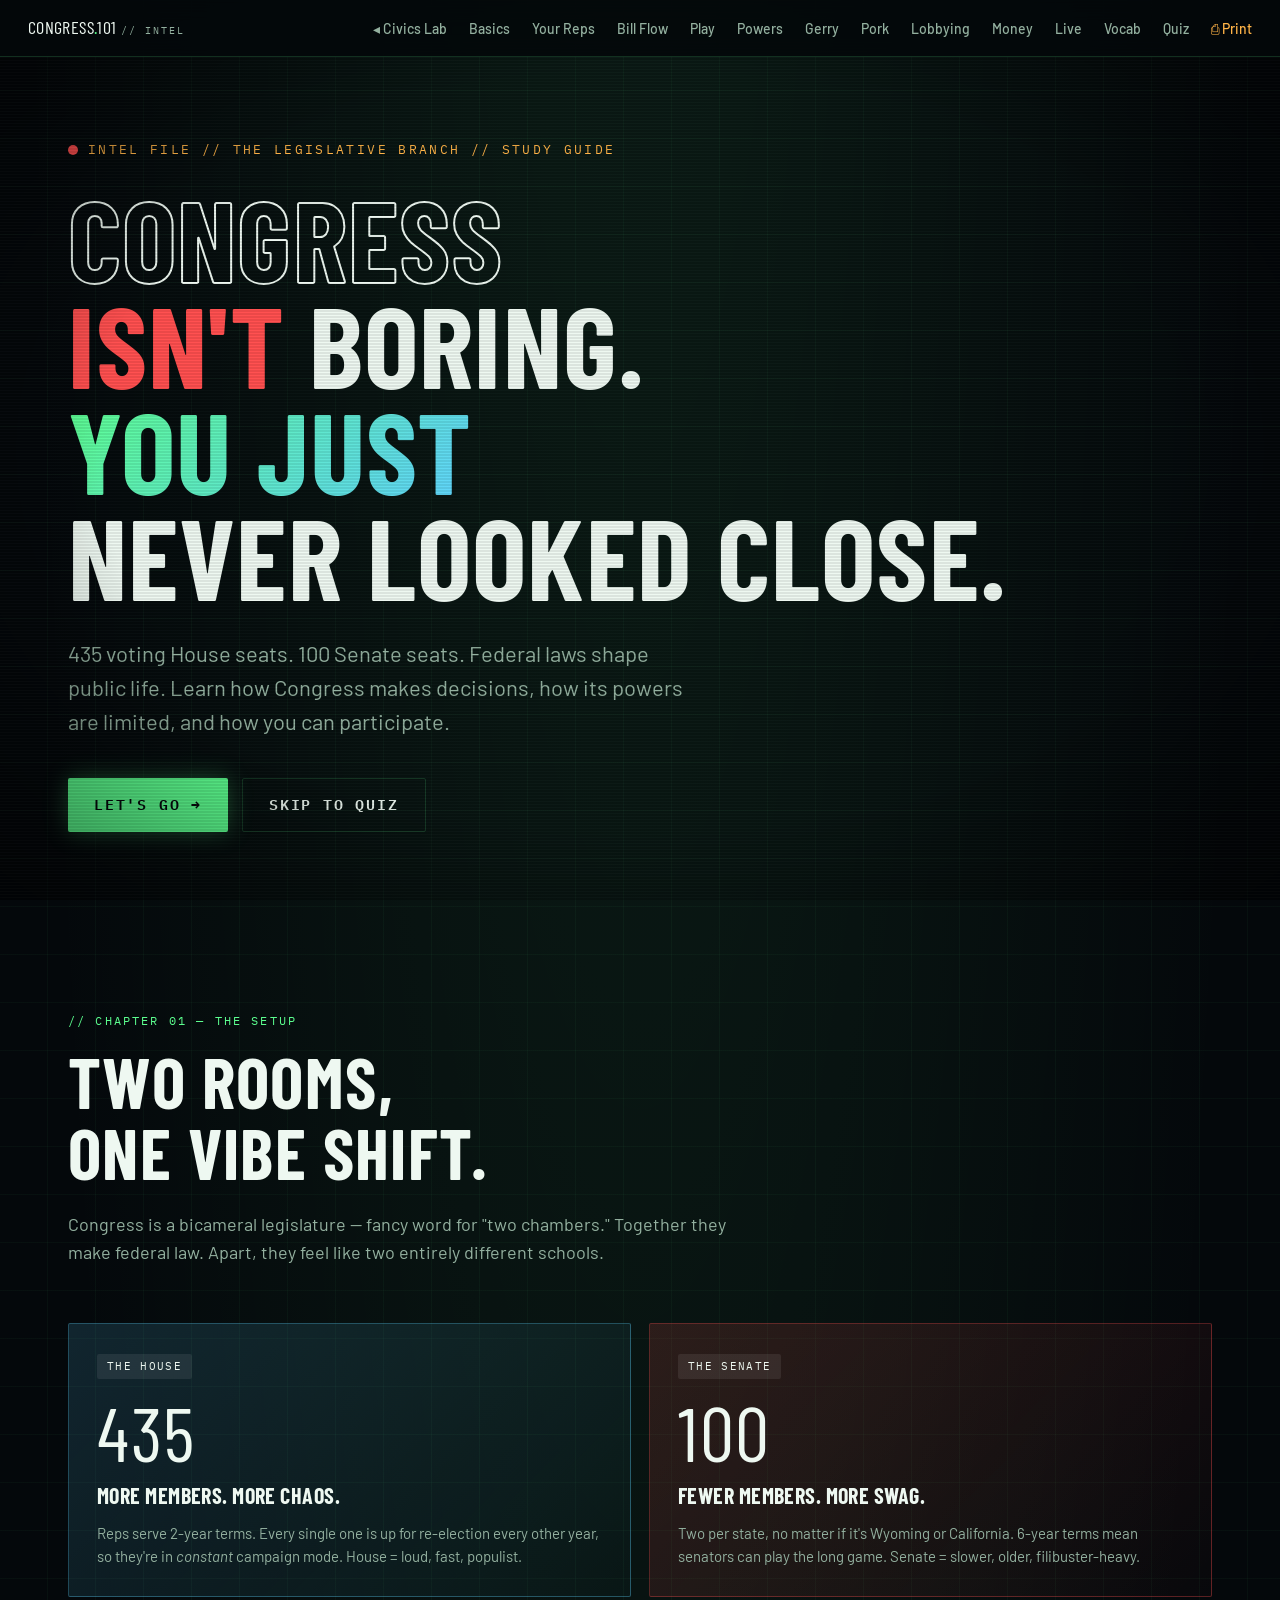
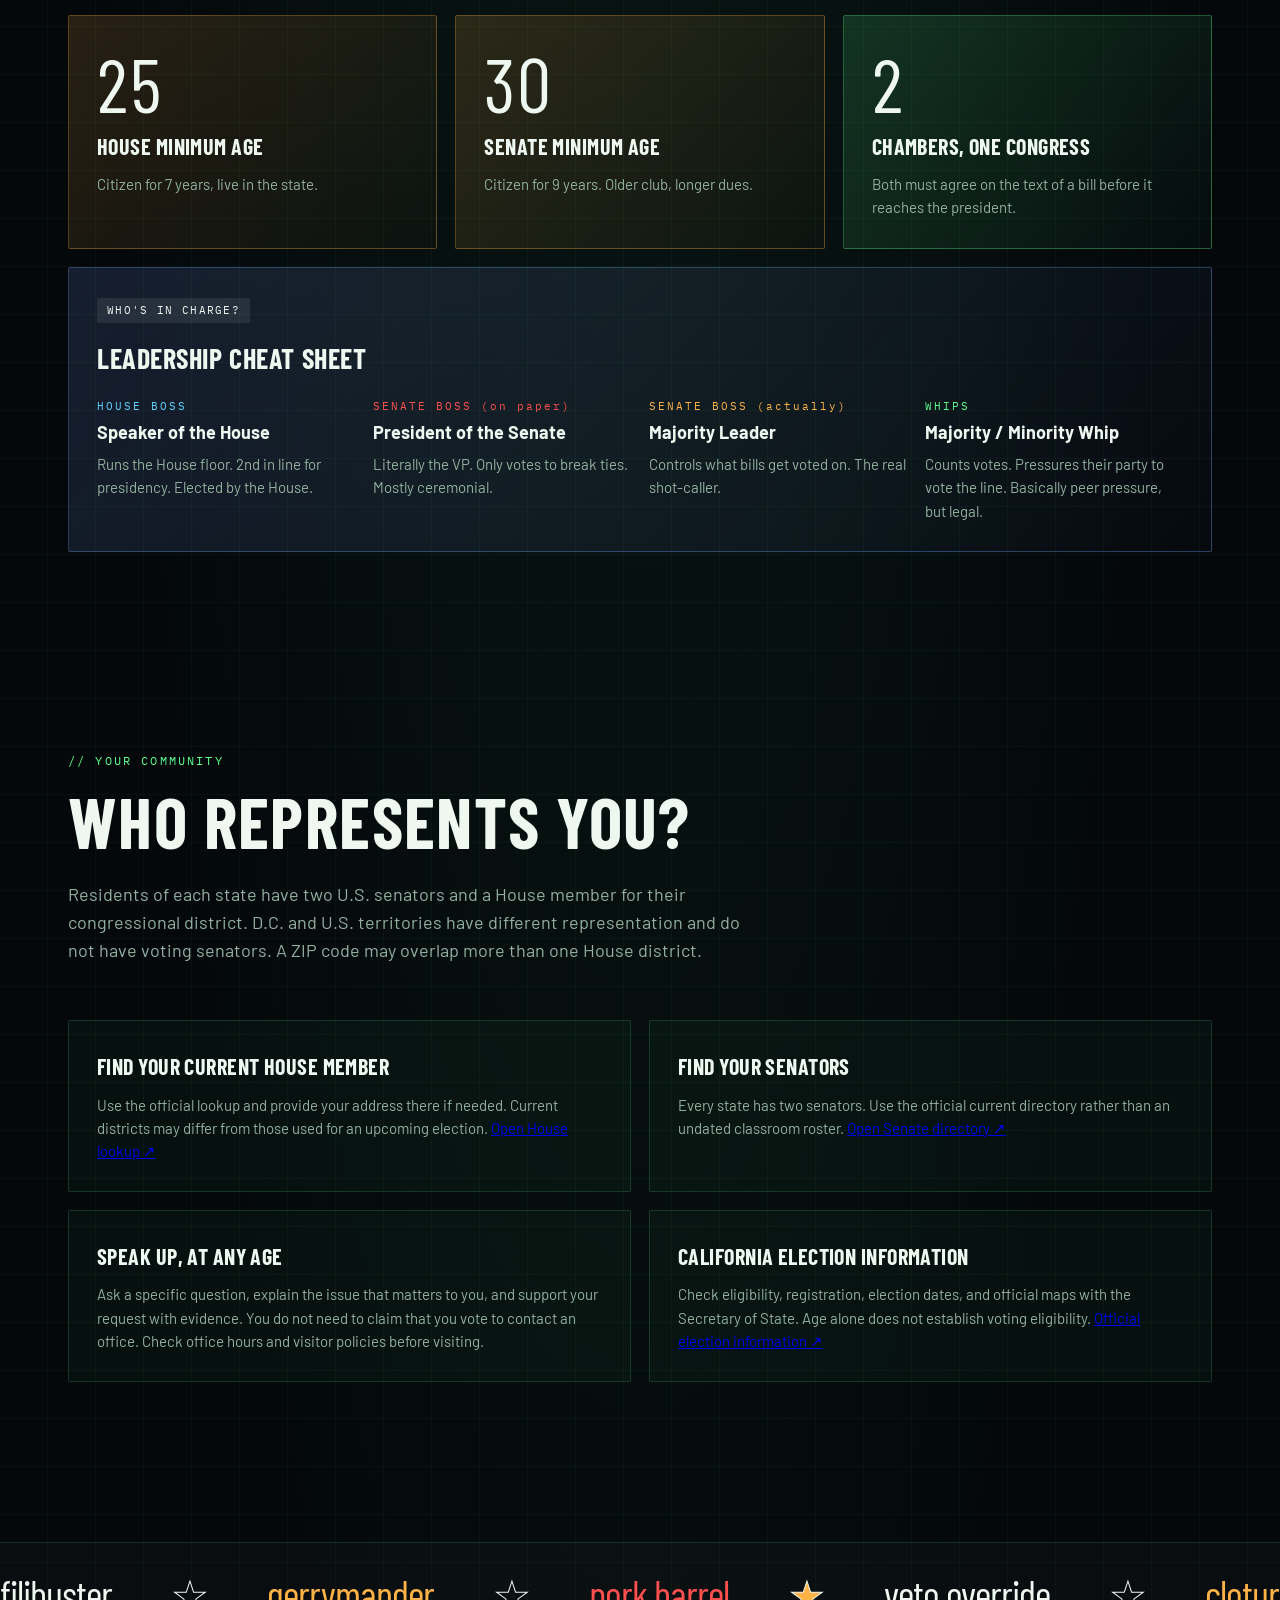
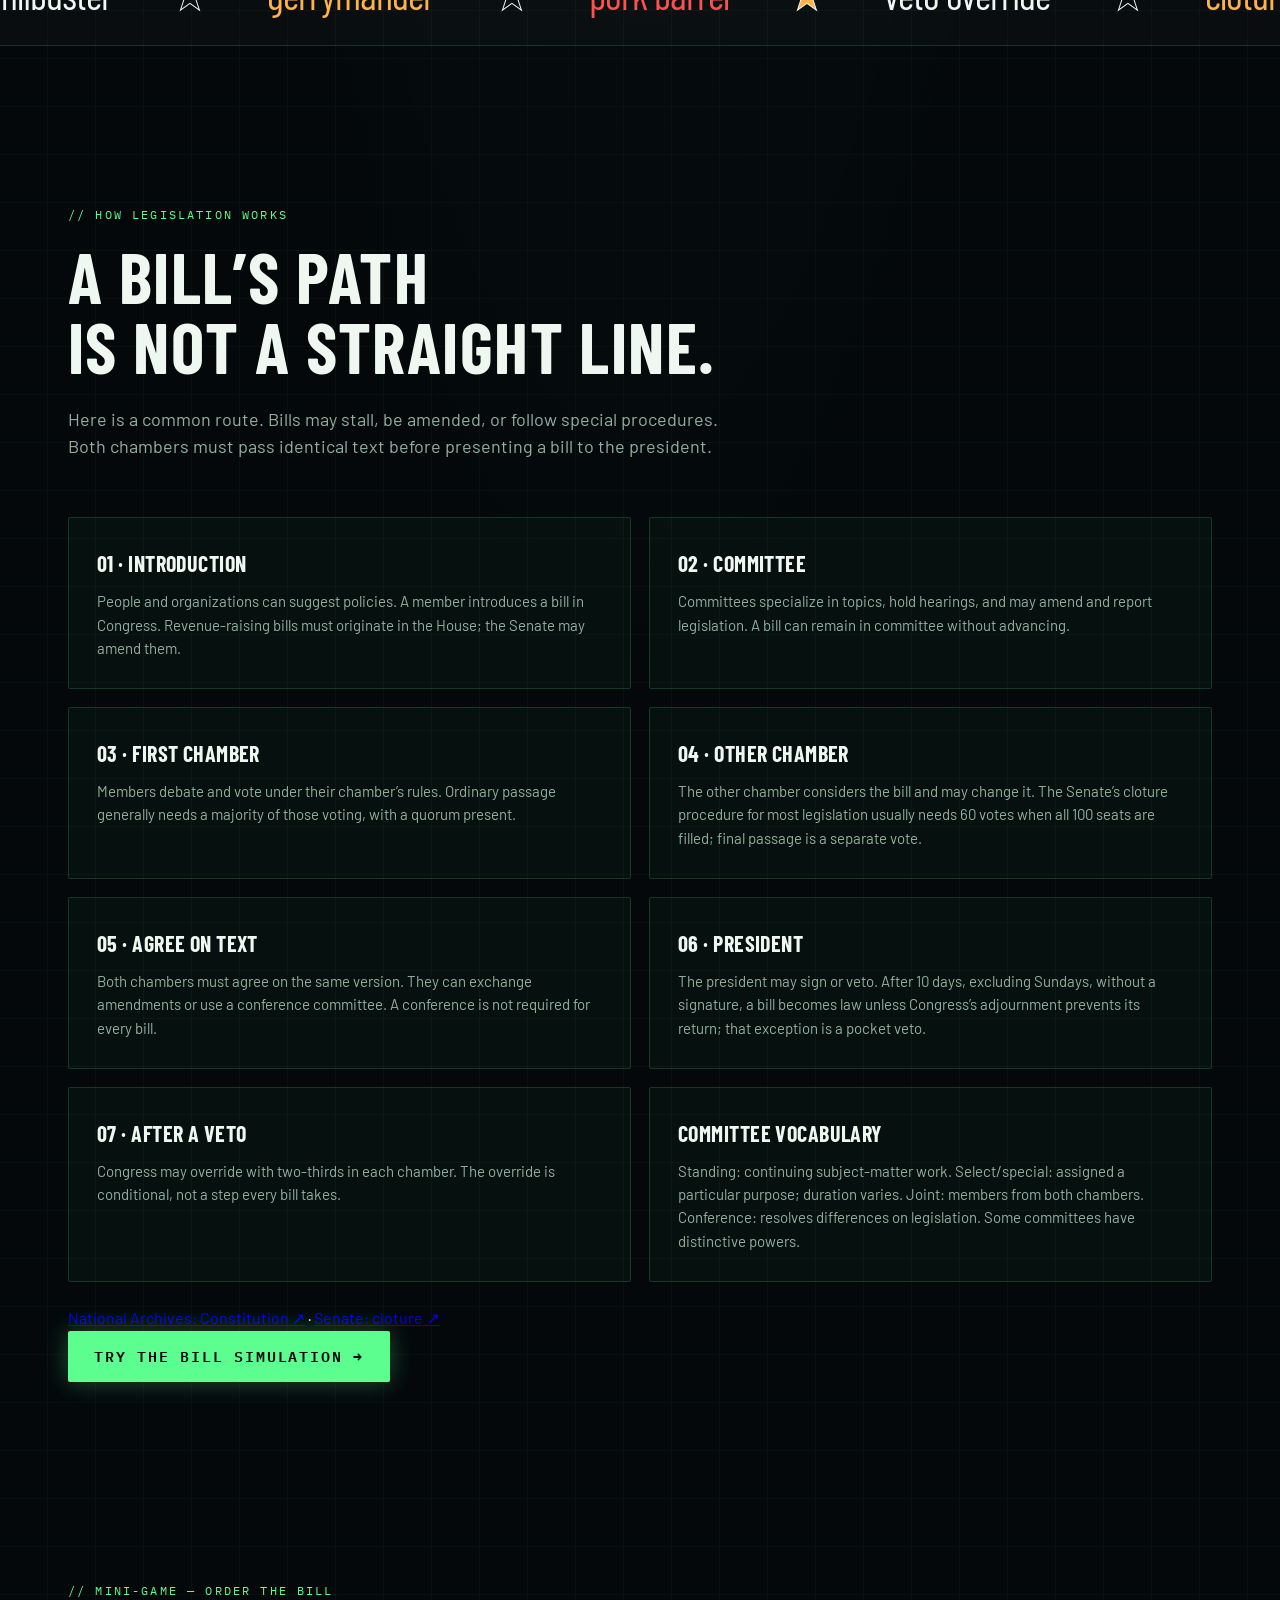
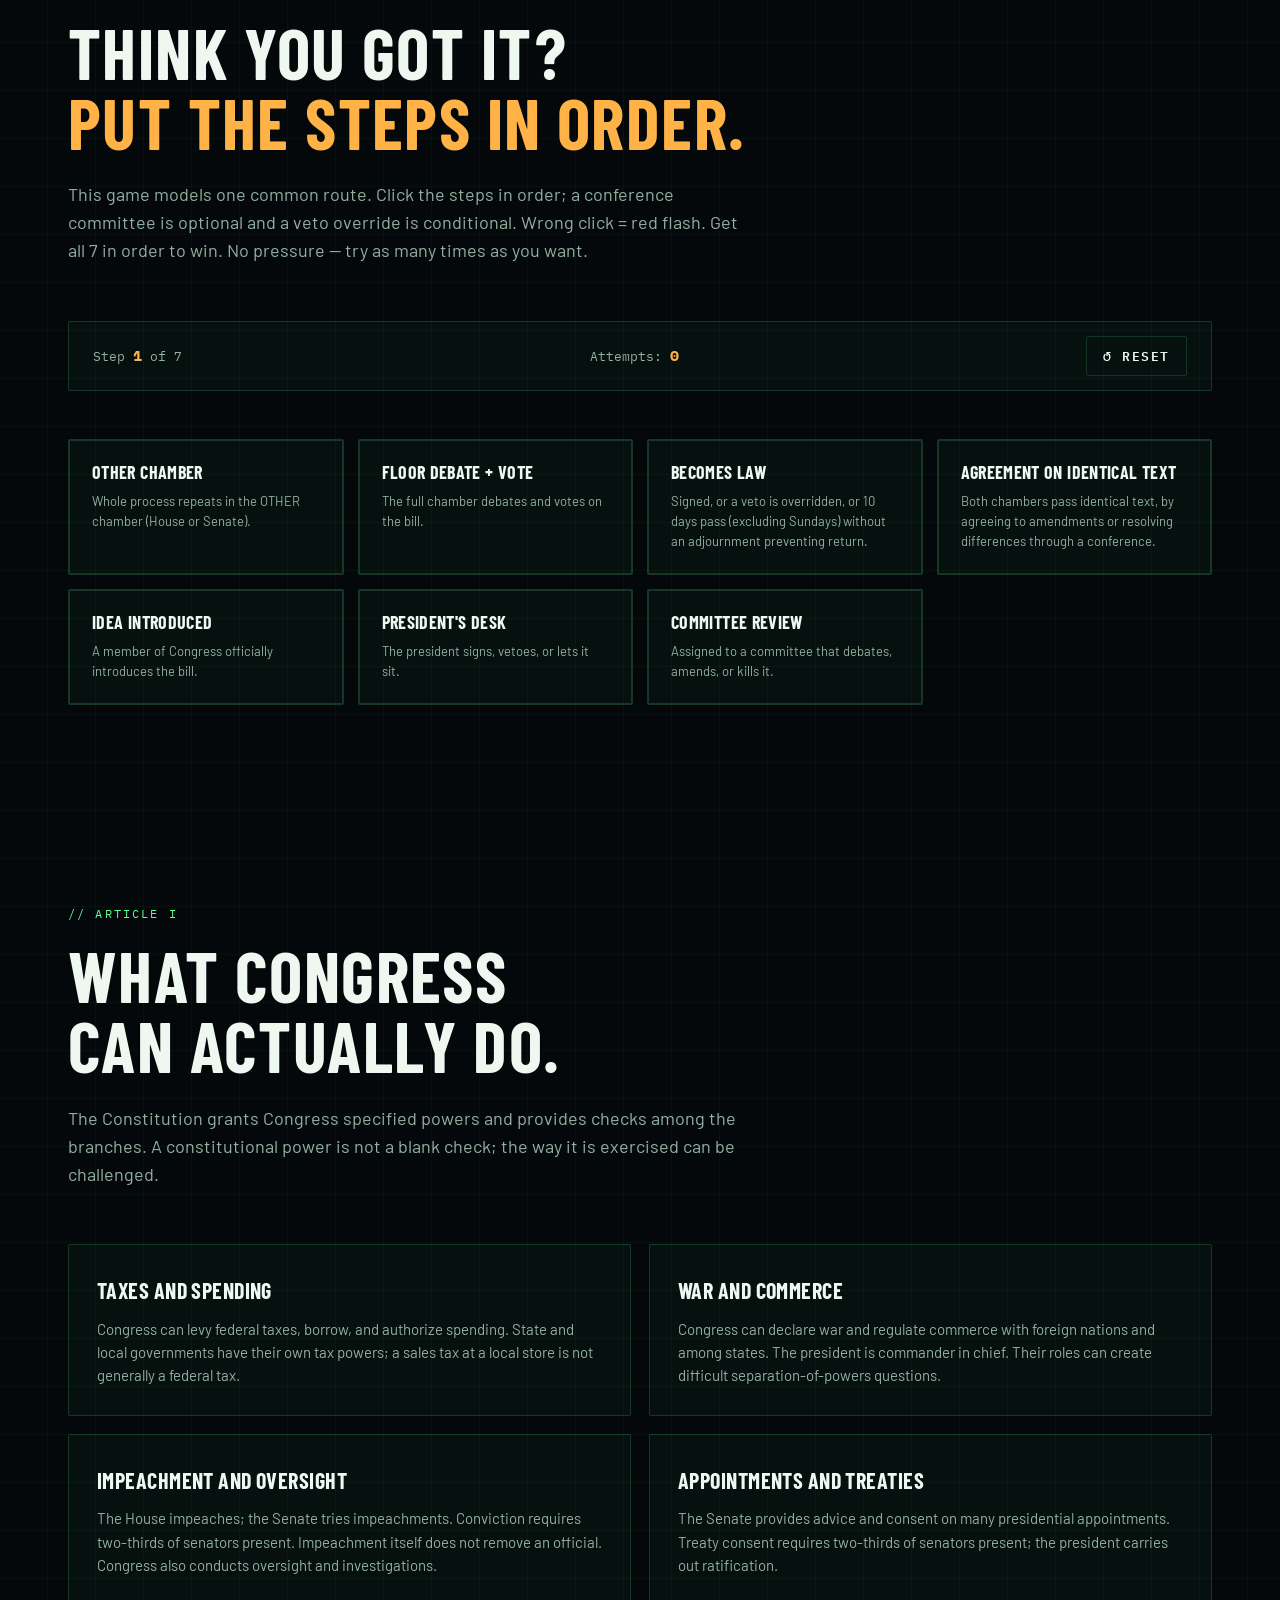
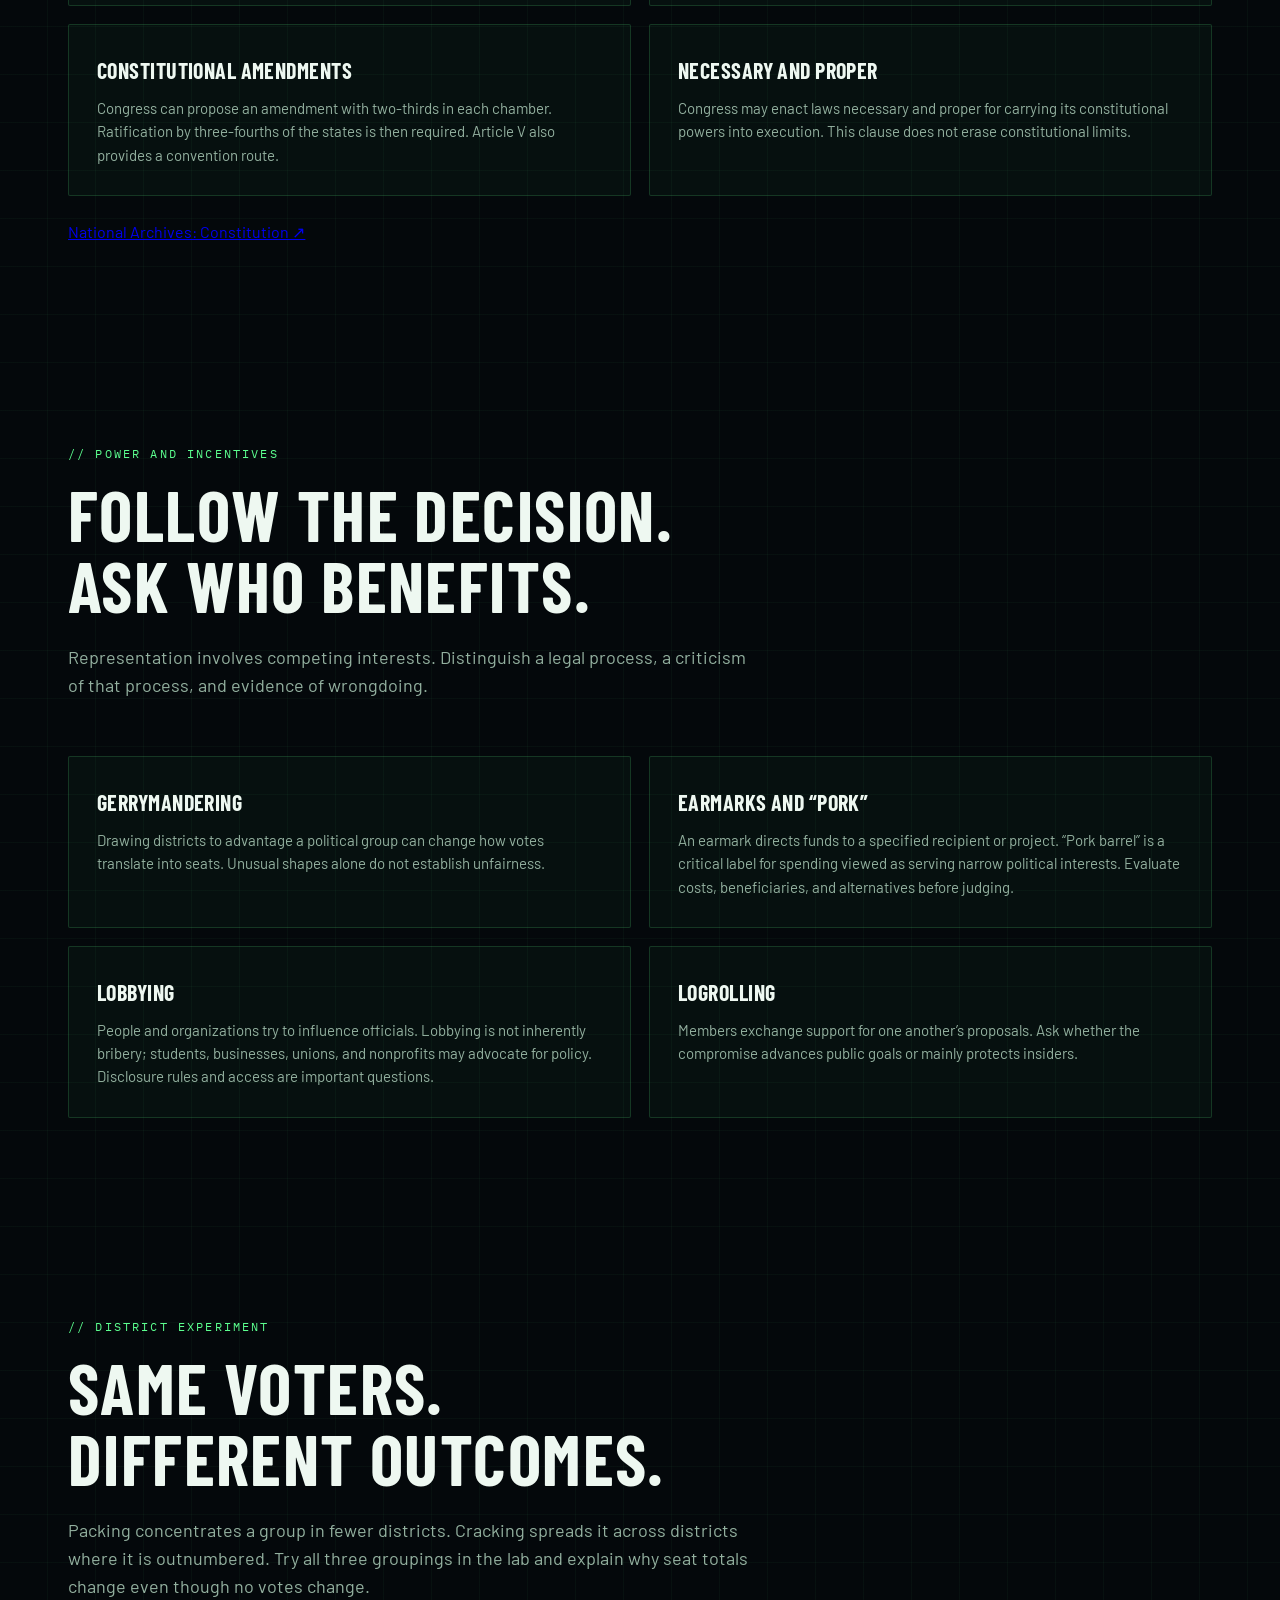
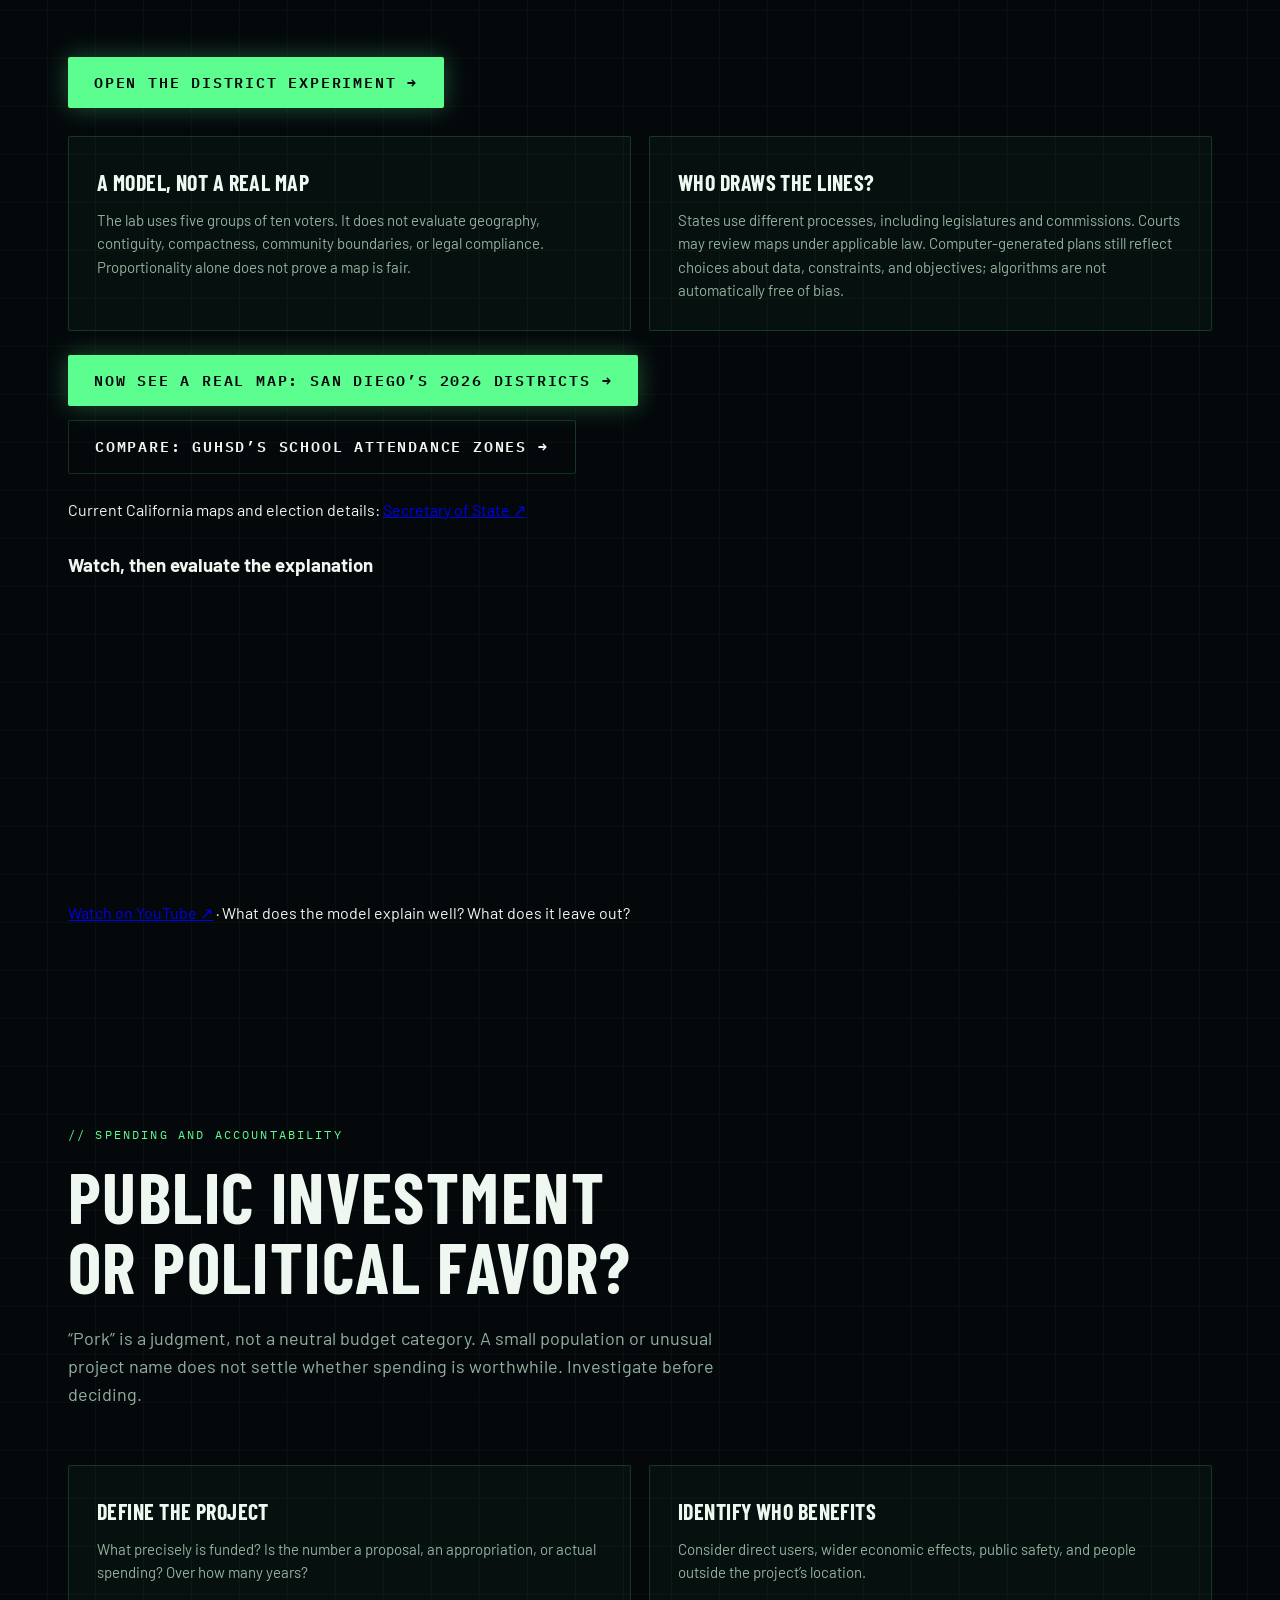
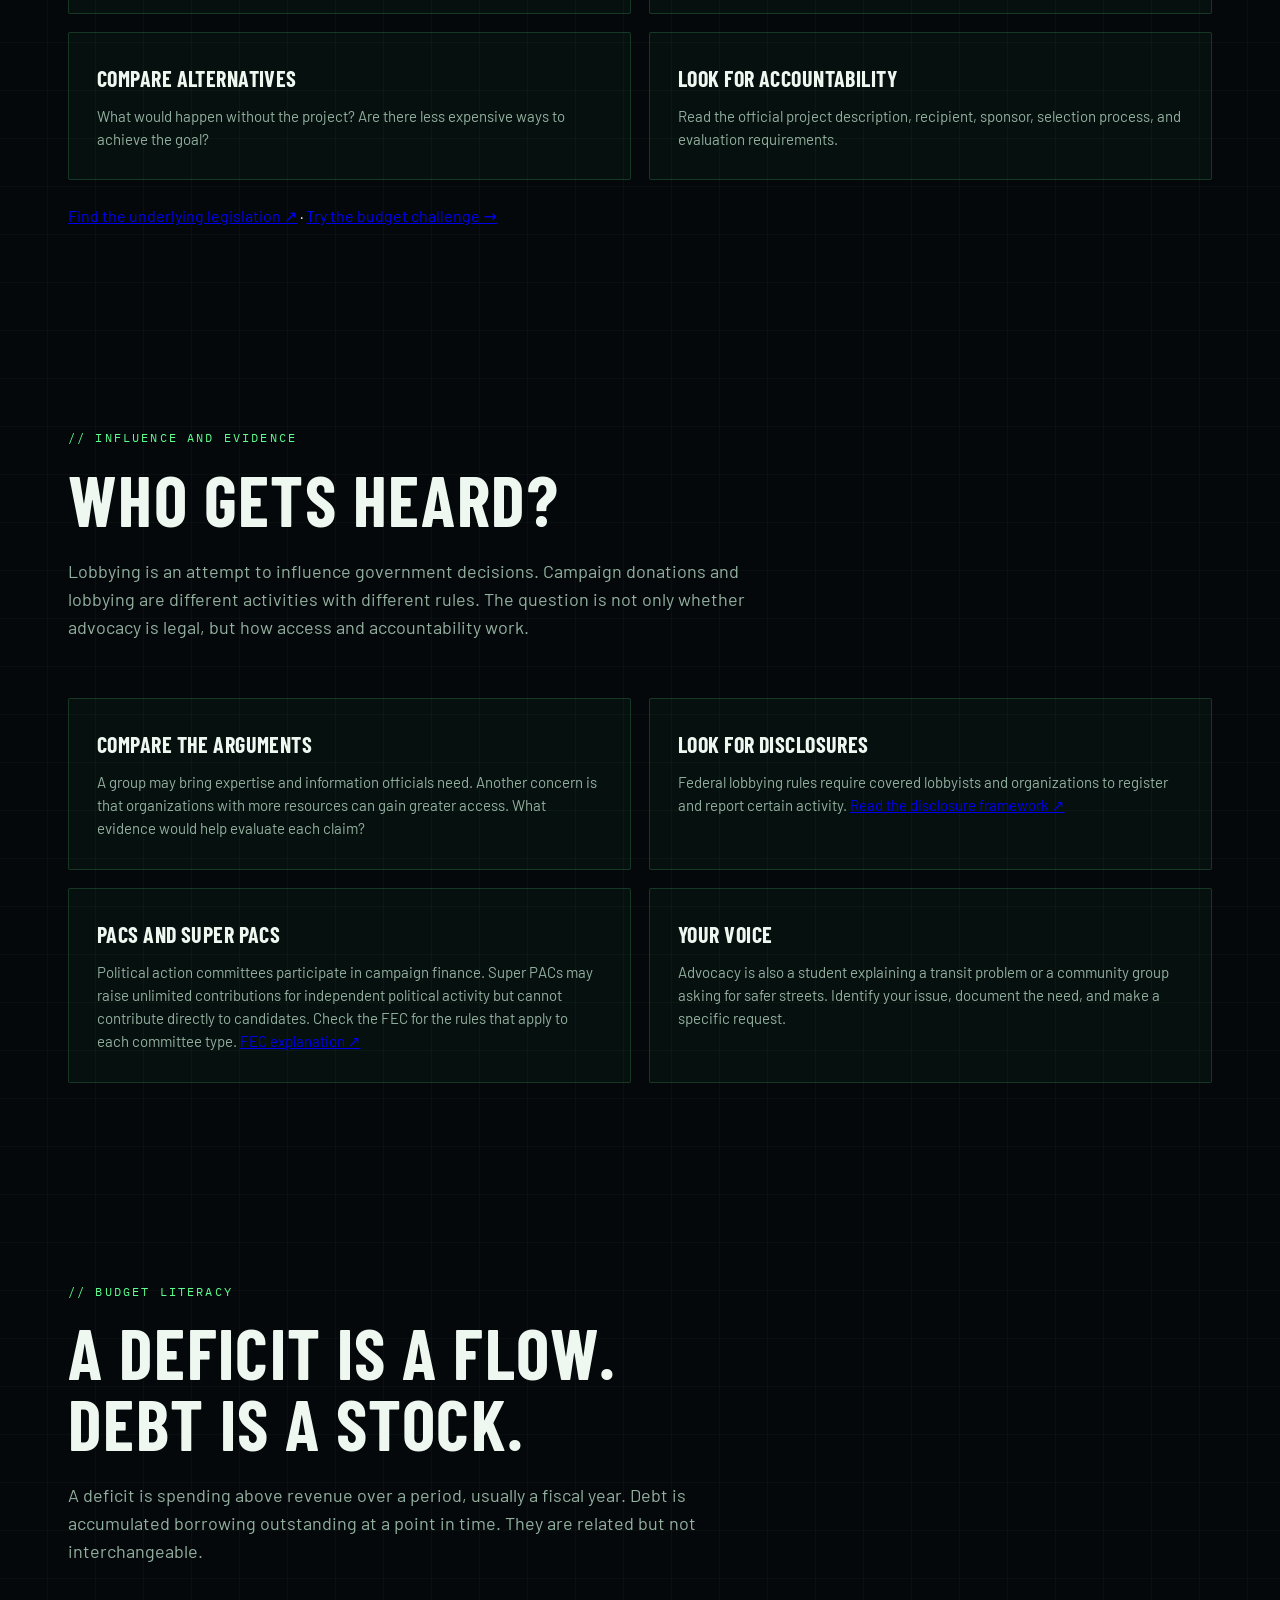
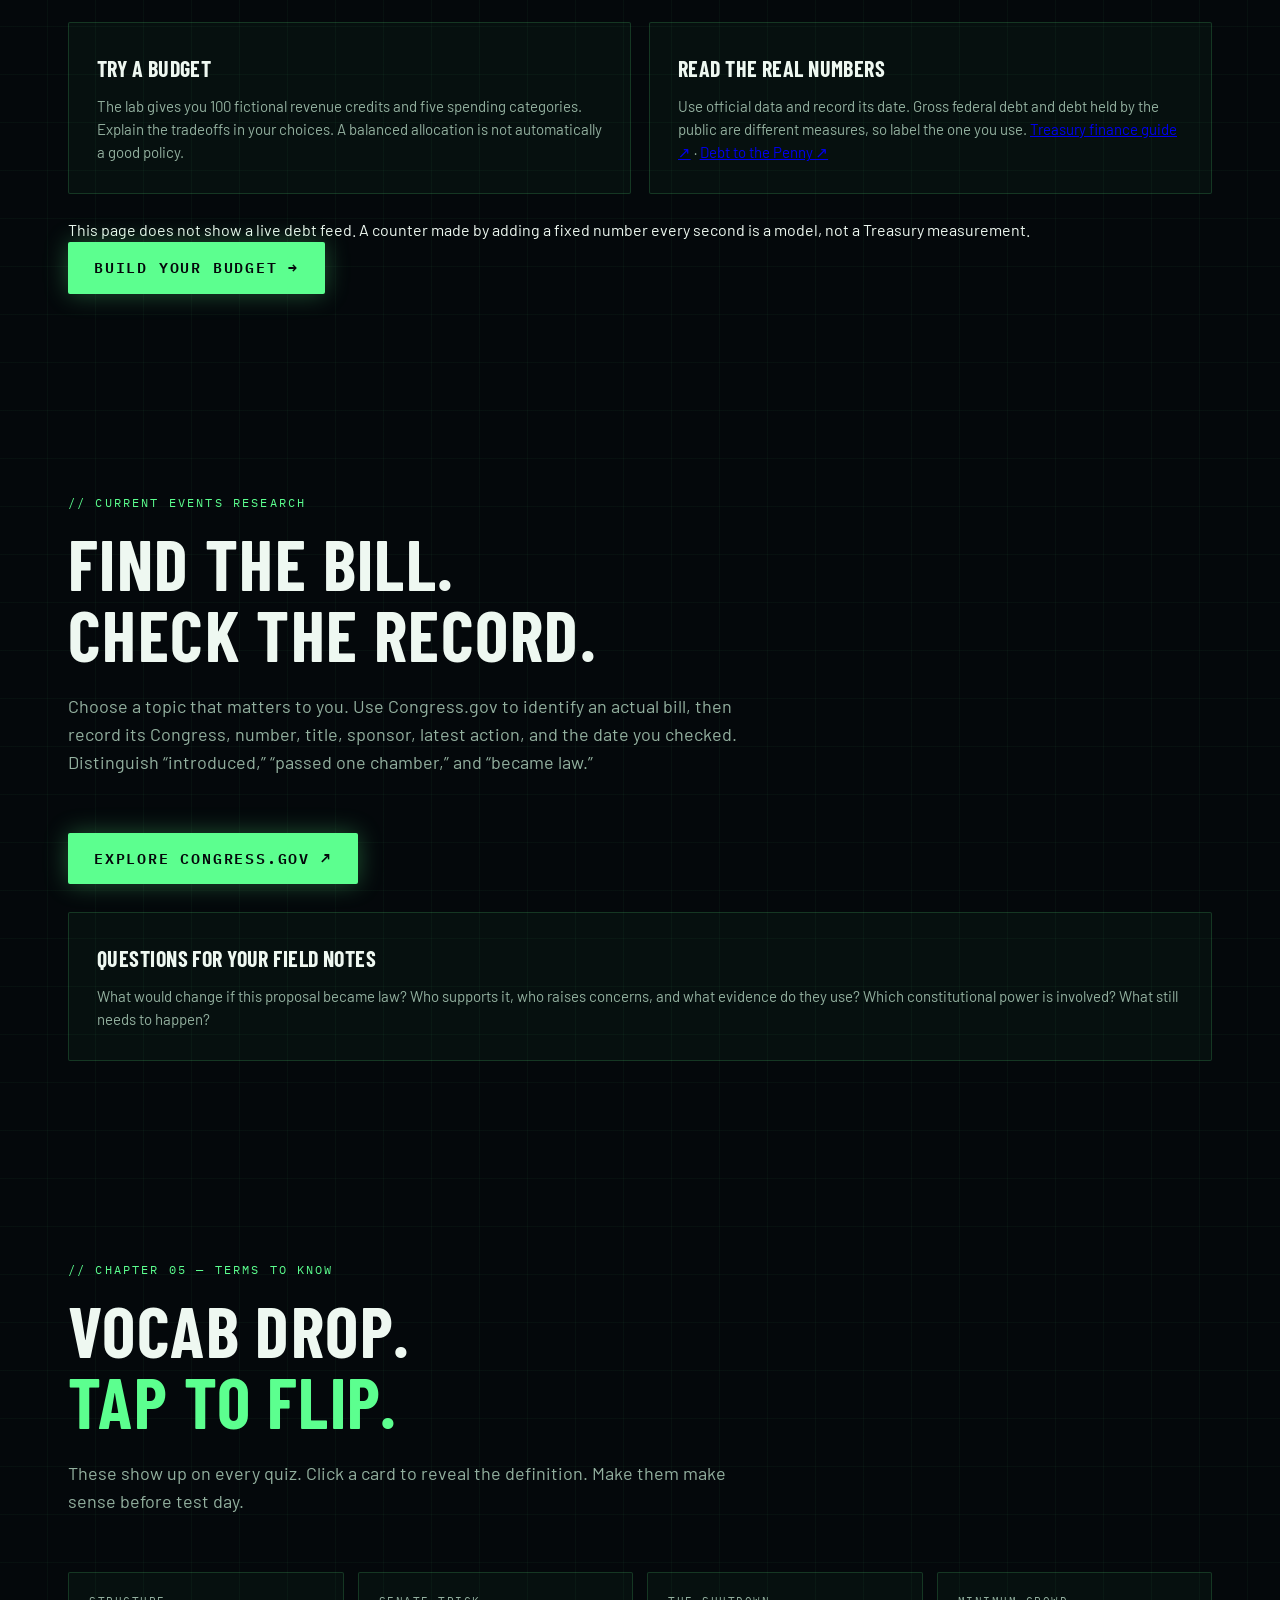
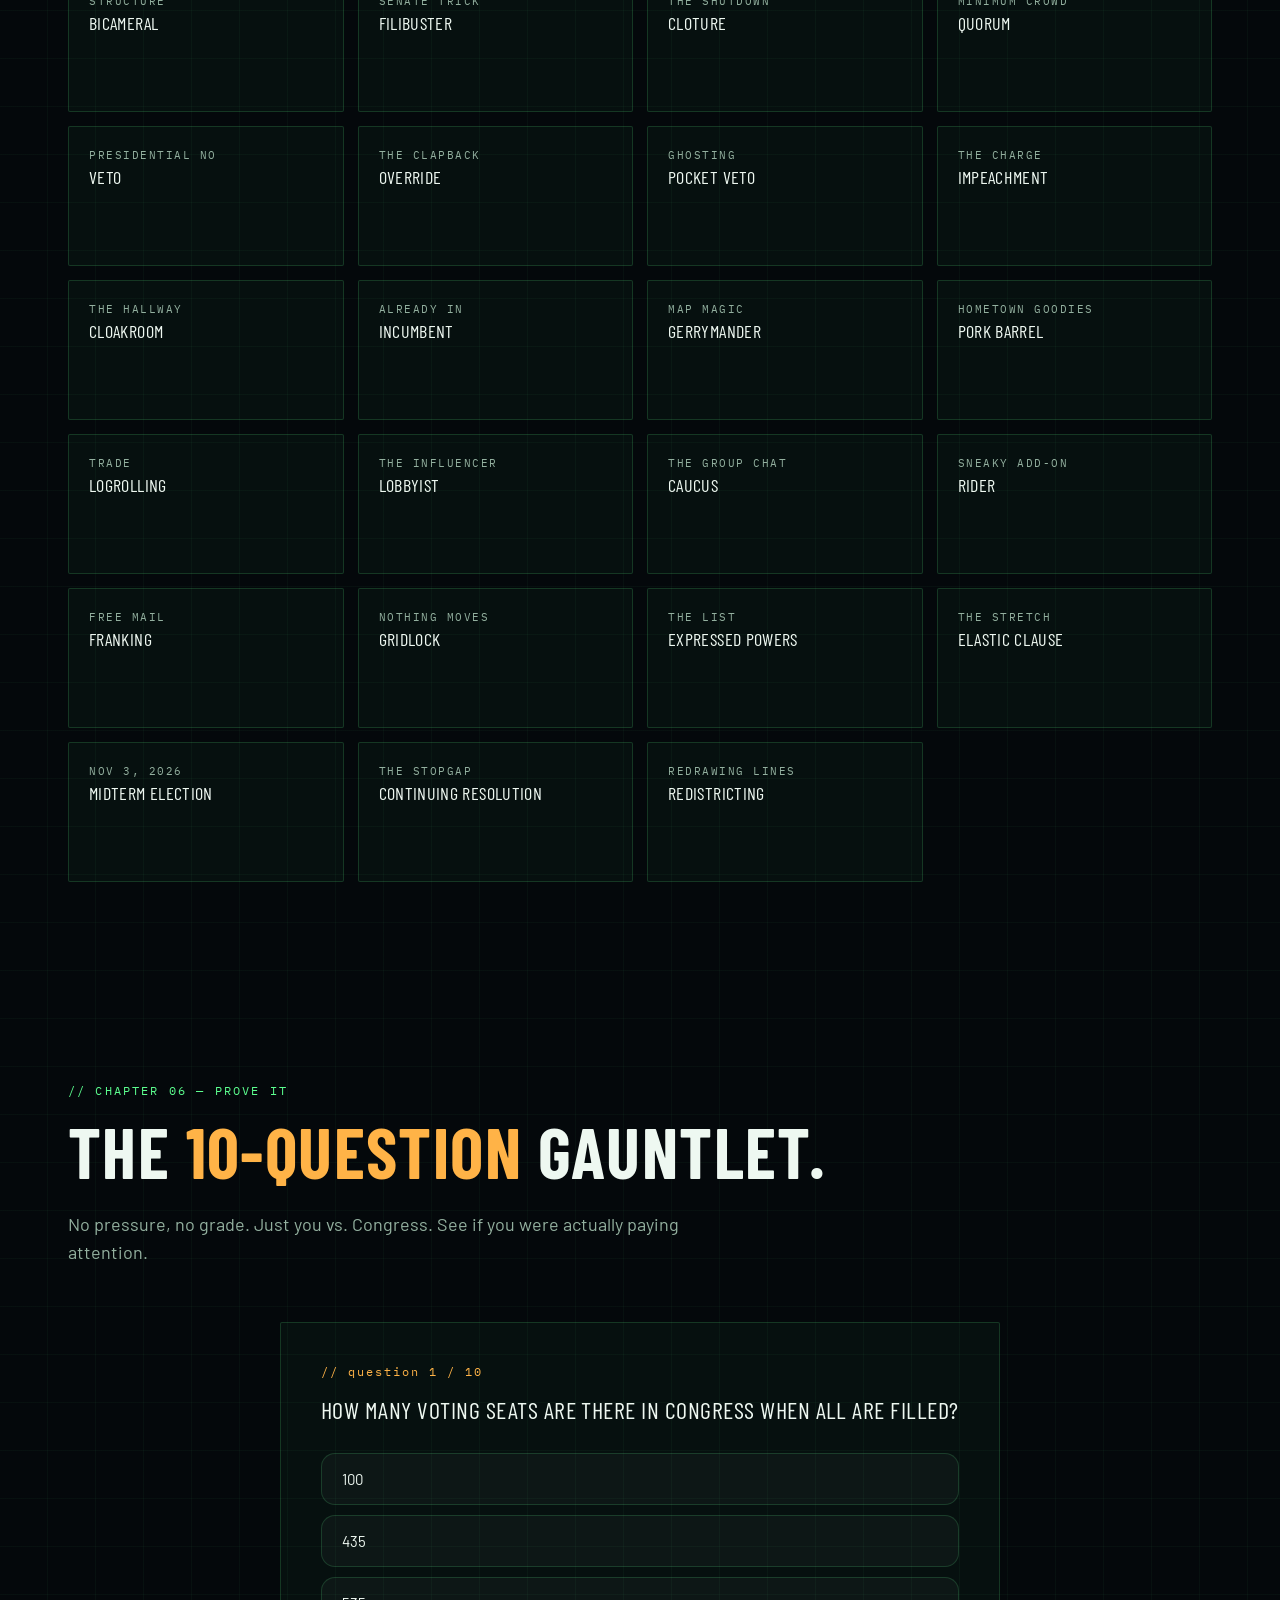
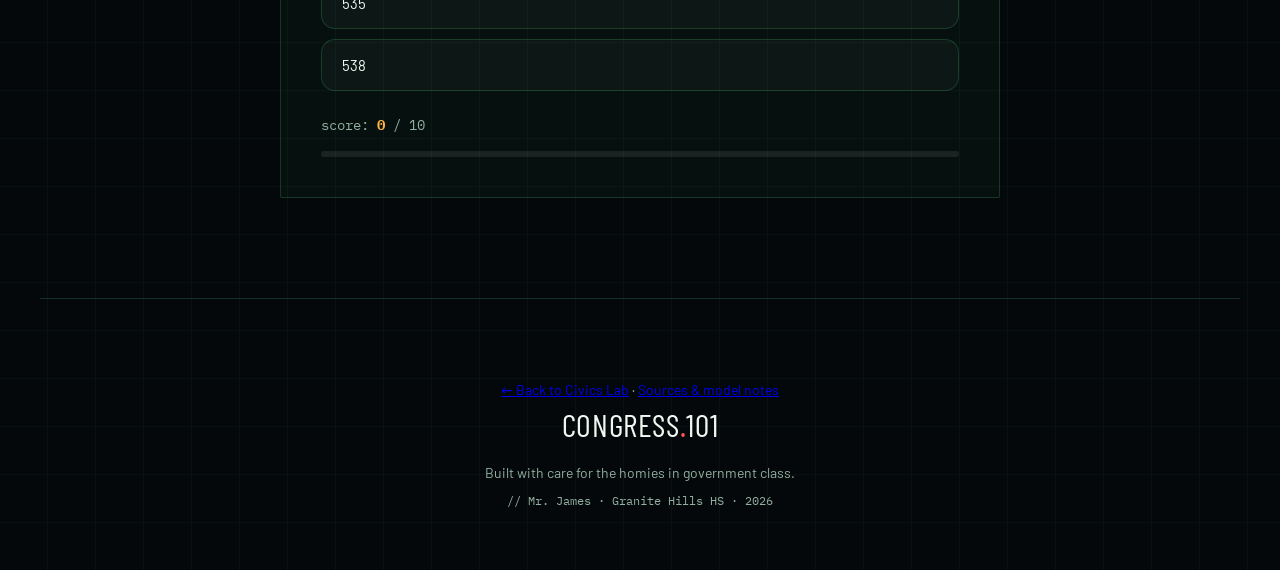
==== commit a671b8d2: "Add zone map page: GUHSD attendance zones vs. congressional districts New zones.html shows seven sli" ====
--- a/congress.html
+++ b/congress.html
@@ -1914,7 +1914,7 @@
 <section id="dirty"><div class="section-label">// Power and incentives</div><h2 class="section-title">Follow the decision.<br>Ask who benefits.</h2><p class="section-intro">Representation involves competing interests. Distinguish a legal process, a criticism of that process, and evidence of wrongdoing.</p><div class="bento"><div class="card half"><h3>Gerrymandering</h3><p>Drawing districts to advantage a political group can change how votes translate into seats. Unusual shapes alone do not establish unfairness.</p></div><div class="card half"><h3>Earmarks and “pork”</h3><p>An earmark directs funds to a specified recipient or project. “Pork barrel” is a critical label for spending viewed as serving narrow political interests. Evaluate costs, beneficiaries, and alternatives before judging.</p></div><div class="card half"><h3>Lobbying</h3><p>People and organizations try to influence officials. Lobbying is not inherently bribery; students, businesses, unions, and nonprofits may advocate for policy. Disclosure rules and access are important questions.</p></div><div class="card half"><h3>Logrolling</h3><p>Members exchange support for one another’s proposals. Ask whether the compromise advances public goals or mainly protects insiders.</p></div></div></section>
 
 <!-- GERRYMANDER DEEP DIVE -->
-<section id="gerrymander"><div class="section-label">// District experiment</div><h2 class="section-title">Same voters.<br>Different outcomes.</h2><p class="section-intro">Packing concentrates a group in fewer districts. Cracking spreads it across districts where it is outnumbered. Try all three groupings in the lab and explain why seat totals change even though no votes change.</p><a class="btn btn-primary" href="./#missions">Open the district experiment →</a><div class="bento" style="margin-top:28px"><div class="card half"><h3>A model, not a real map</h3><p>The lab uses five groups of ten voters. It does not evaluate geography, contiguity, compactness, community boundaries, or legal compliance. Proportionality alone does not prove a map is fair.</p></div><div class="card half"><h3>Who draws the lines?</h3><p>States use different processes, including legislatures and commissions. Courts may review maps under applicable law. Computer-generated plans still reflect choices about data, constraints, and objectives; algorithms are not automatically free of bias.</p></div></div><p style="margin-top:24px"><a class="btn btn-primary" href="races.html">Now see a real map: San Diego’s 2026 districts →</a></p><p style="margin-top:24px">Current California maps and election details: <a href="https://www.sos.ca.gov/elections" target="_blank" rel="noopener noreferrer">Secretary of State ↗</a></p><div style="margin-top:28px"><h3>Watch, then evaluate the explanation</h3><iframe width="560" height="315" style="max-width:100%;border:0" loading="lazy" src="https://www.youtube-nocookie.com/embed/Mky11UJb9AY" title="CGP Grey: Why Your Politicians Don’t Fear Your Vote" allowfullscreen></iframe><p><a href="https://www.youtube.com/watch?v=Mky11UJb9AY" target="_blank" rel="noopener noreferrer">Watch on YouTube ↗</a> · What does the model explain well? What does it leave out?</p></div></section>
+<section id="gerrymander"><div class="section-label">// District experiment</div><h2 class="section-title">Same voters.<br>Different outcomes.</h2><p class="section-intro">Packing concentrates a group in fewer districts. Cracking spreads it across districts where it is outnumbered. Try all three groupings in the lab and explain why seat totals change even though no votes change.</p><a class="btn btn-primary" href="./#missions">Open the district experiment →</a><div class="bento" style="margin-top:28px"><div class="card half"><h3>A model, not a real map</h3><p>The lab uses five groups of ten voters. It does not evaluate geography, contiguity, compactness, community boundaries, or legal compliance. Proportionality alone does not prove a map is fair.</p></div><div class="card half"><h3>Who draws the lines?</h3><p>States use different processes, including legislatures and commissions. Courts may review maps under applicable law. Computer-generated plans still reflect choices about data, constraints, and objectives; algorithms are not automatically free of bias.</p></div></div><p style="margin-top:24px"><a class="btn btn-primary" href="races.html">Now see a real map: San Diego’s 2026 districts →</a></p><p style="margin-top:14px"><a class="btn btn-ghost" href="zones.html">Compare: GUHSD’s school attendance zones →</a></p><p style="margin-top:24px">Current California maps and election details: <a href="https://www.sos.ca.gov/elections" target="_blank" rel="noopener noreferrer">Secretary of State ↗</a></p><div style="margin-top:28px"><h3>Watch, then evaluate the explanation</h3><iframe width="560" height="315" style="max-width:100%;border:0" loading="lazy" src="https://www.youtube-nocookie.com/embed/Mky11UJb9AY" title="CGP Grey: Why Your Politicians Don’t Fear Your Vote" allowfullscreen></iframe><p><a href="https://www.youtube.com/watch?v=Mky11UJb9AY" target="_blank" rel="noopener noreferrer">Watch on YouTube ↗</a> · What does the model explain well? What does it leave out?</p></div></section>
 
 <!-- PORK HALL OF SHAME -->
 <section id="pork"><div class="section-label">// Spending and accountability</div><h2 class="section-title">Public investment<br>or political favor?</h2><p class="section-intro">“Pork” is a judgment, not a neutral budget category. A small population or unusual project name does not settle whether spending is worthwhile. Investigate before deciding.</p><div class="bento"><div class="card half"><h3>Define the project</h3><p>What precisely is funded? Is the number a proposal, an appropriation, or actual spending? Over how many years?</p></div><div class="card half"><h3>Identify who benefits</h3><p>Consider direct users, wider economic effects, public safety, and people outside the project’s location.</p></div><div class="card half"><h3>Compare alternatives</h3><p>What would happen without the project? Are there less expensive ways to achieve the goal?</p></div><div class="card half"><h3>Look for accountability</h3><p>Read the official project description, recipient, sponsor, selection process, and evaluation requirements.</p></div></div><p style="margin-top:24px"><a href="https://www.congress.gov/browse" target="_blank" rel="noopener noreferrer">Find the underlying legislation ↗</a> · <a href="./#missions">Try the budget challenge →</a></p></section>
